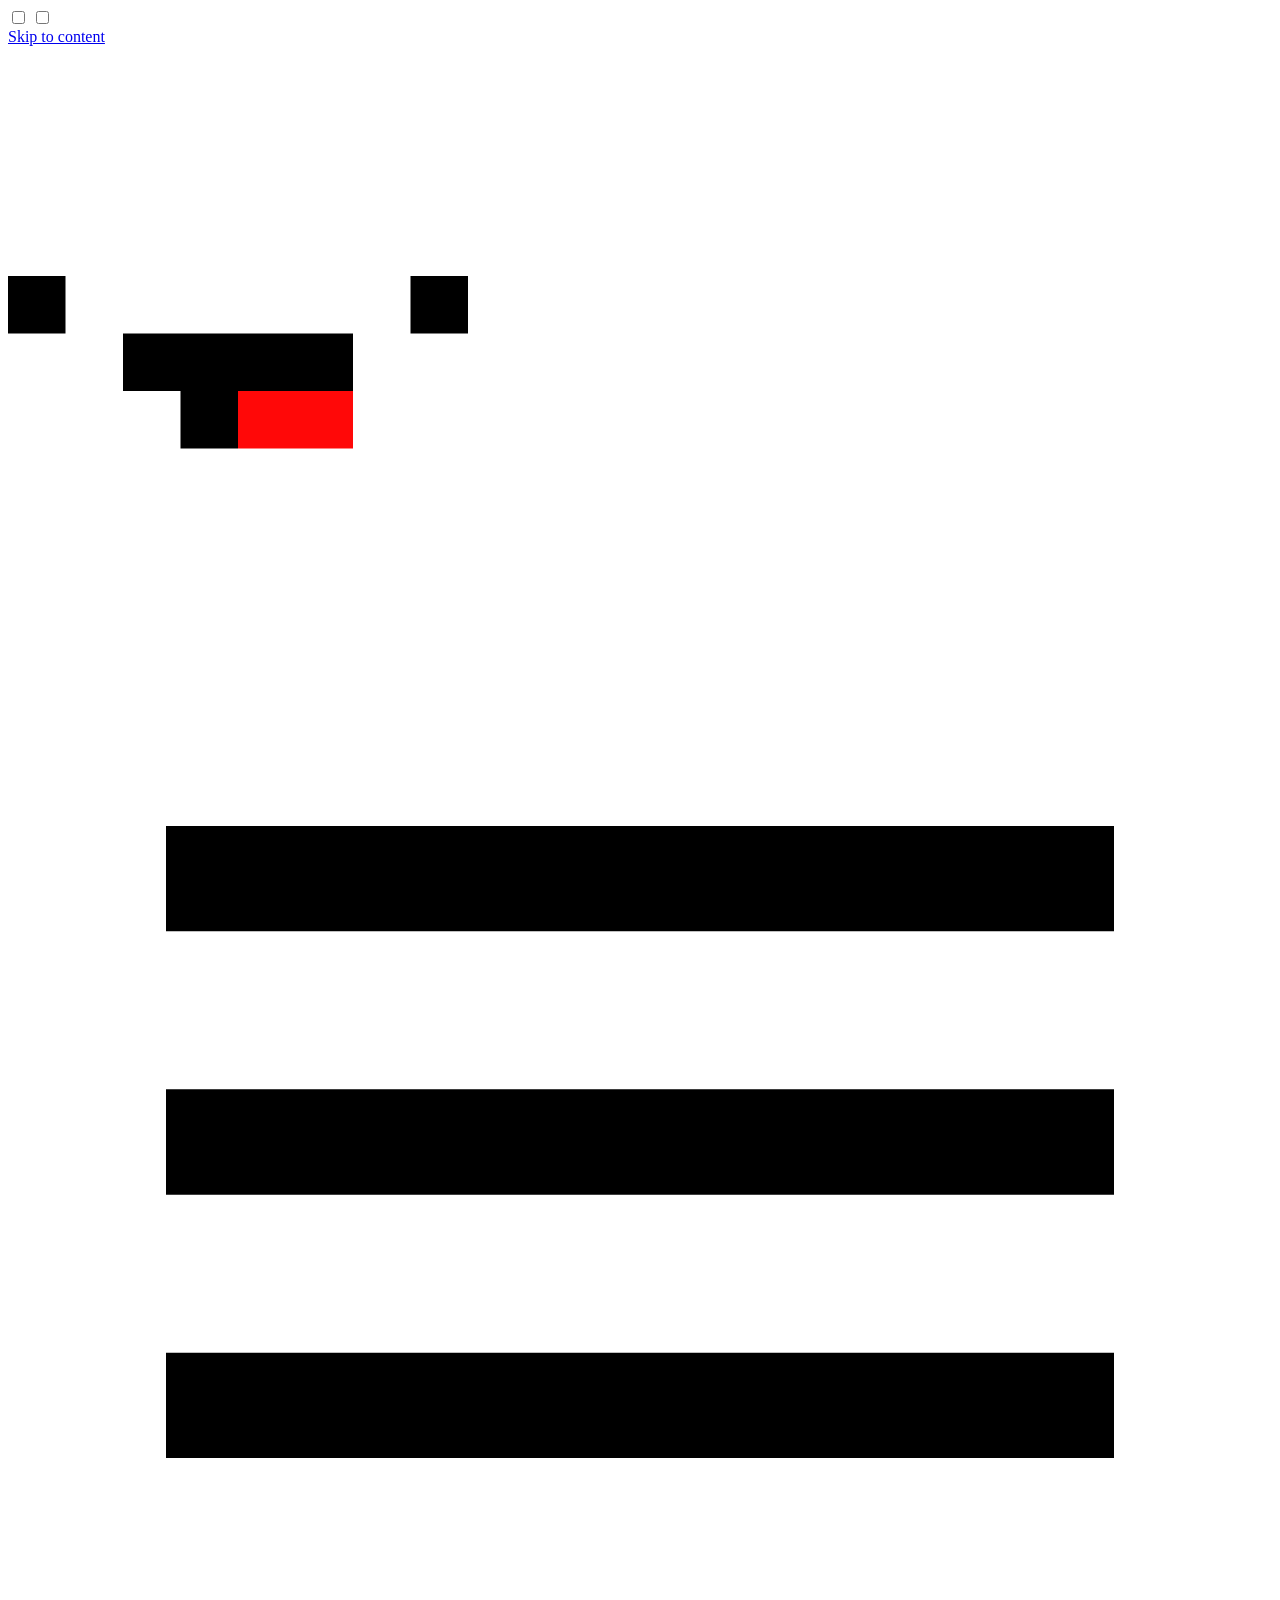
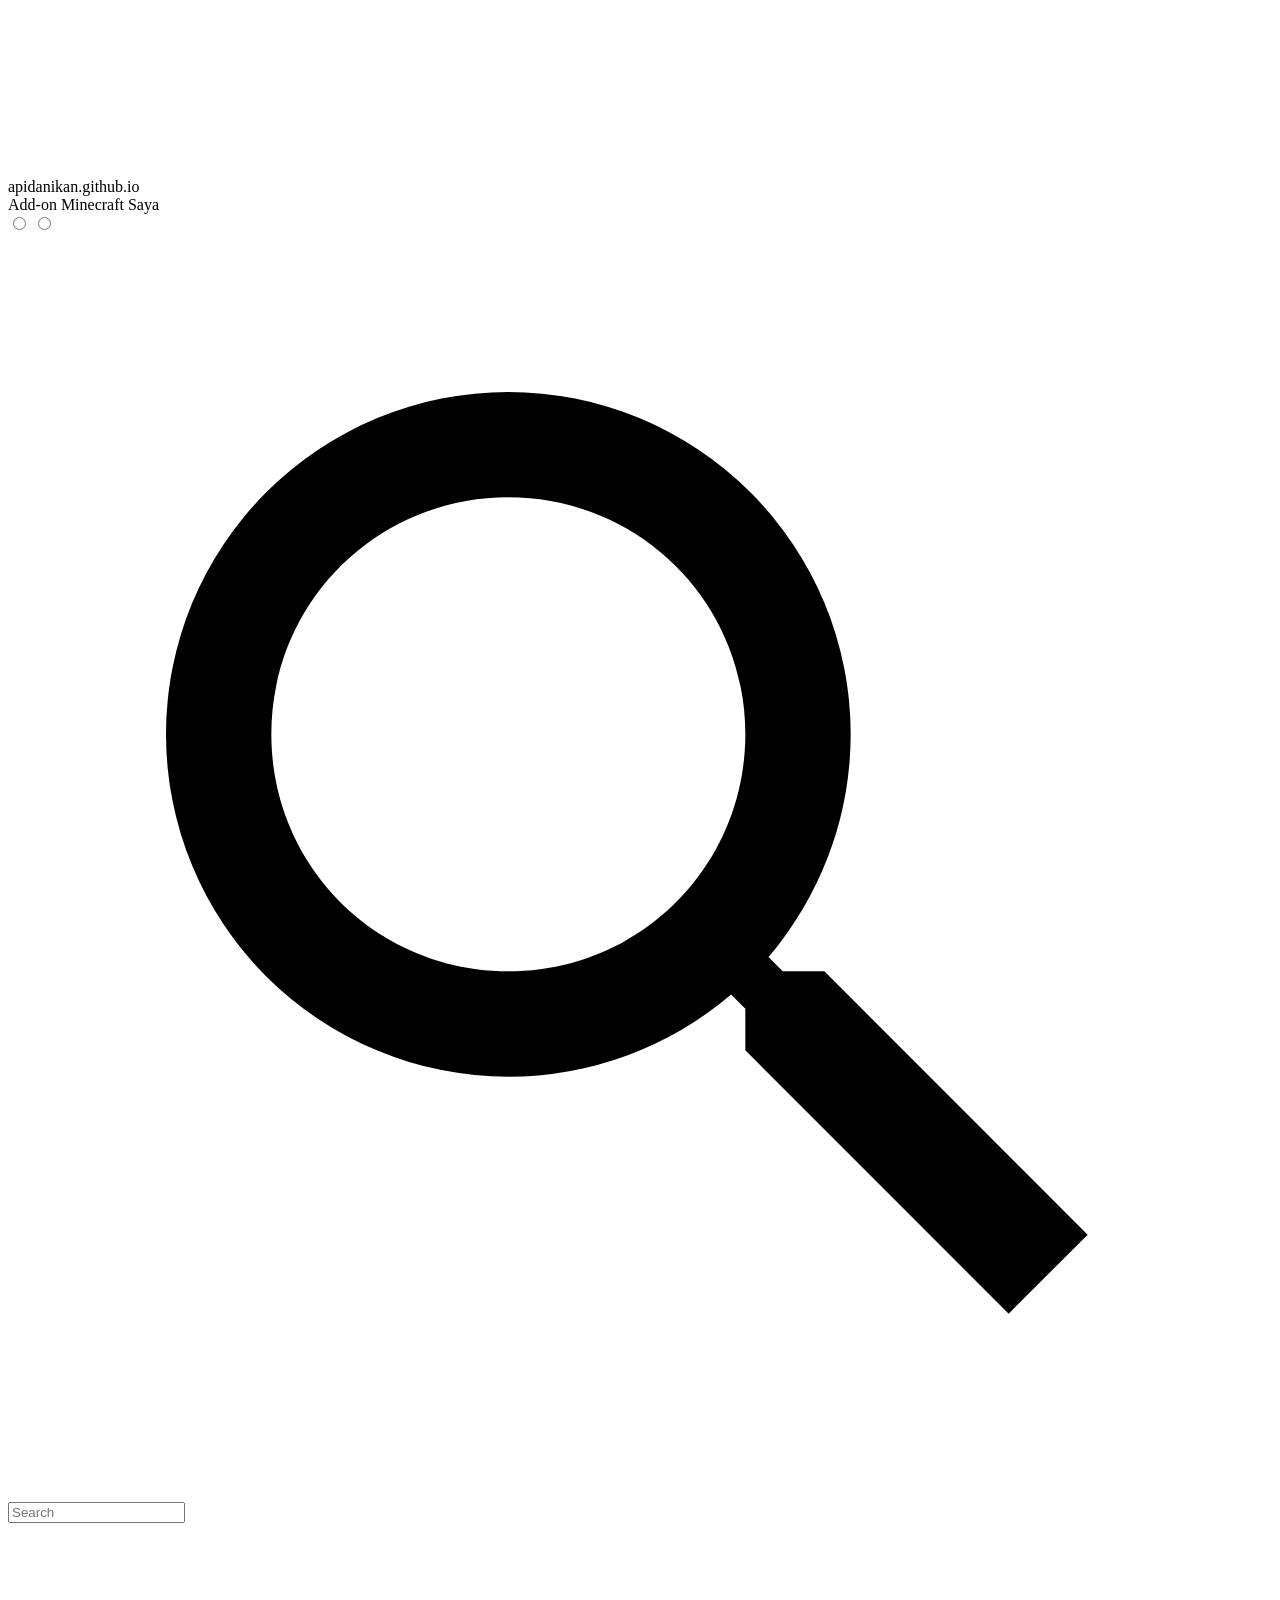
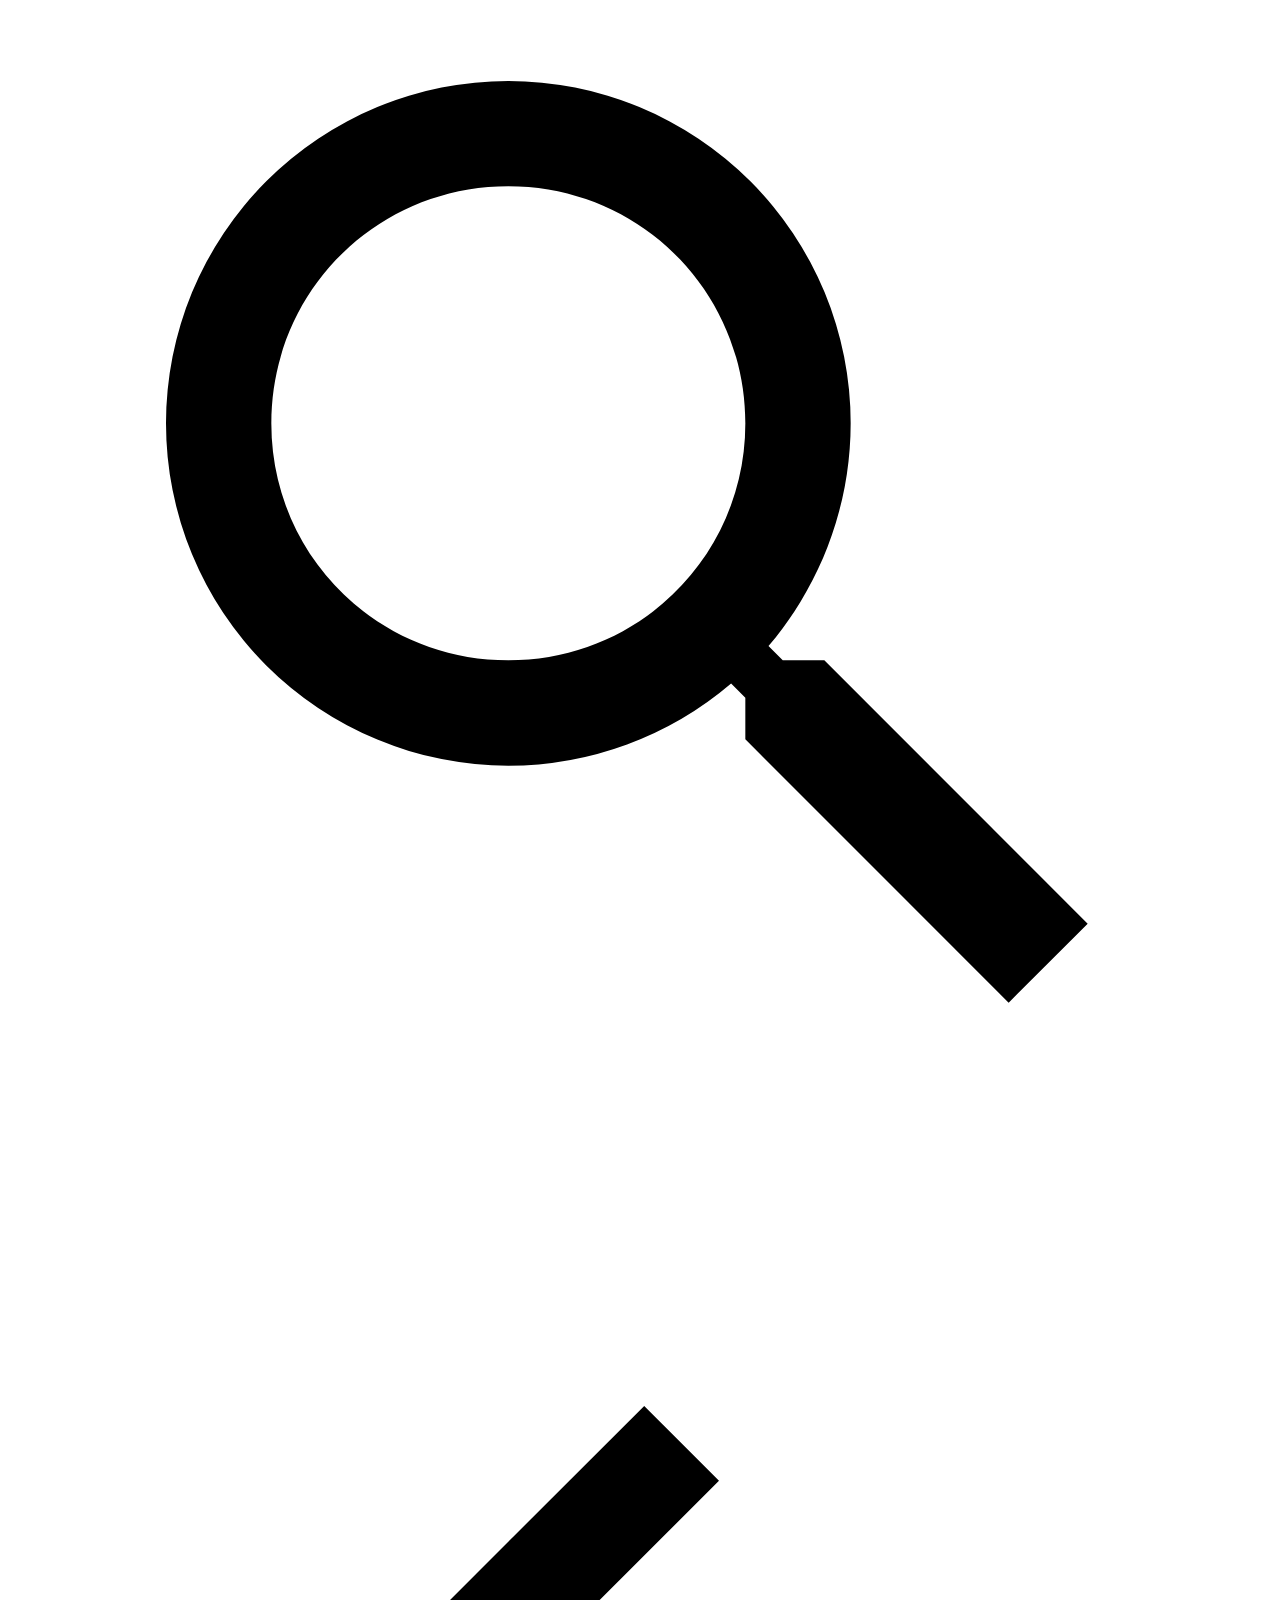
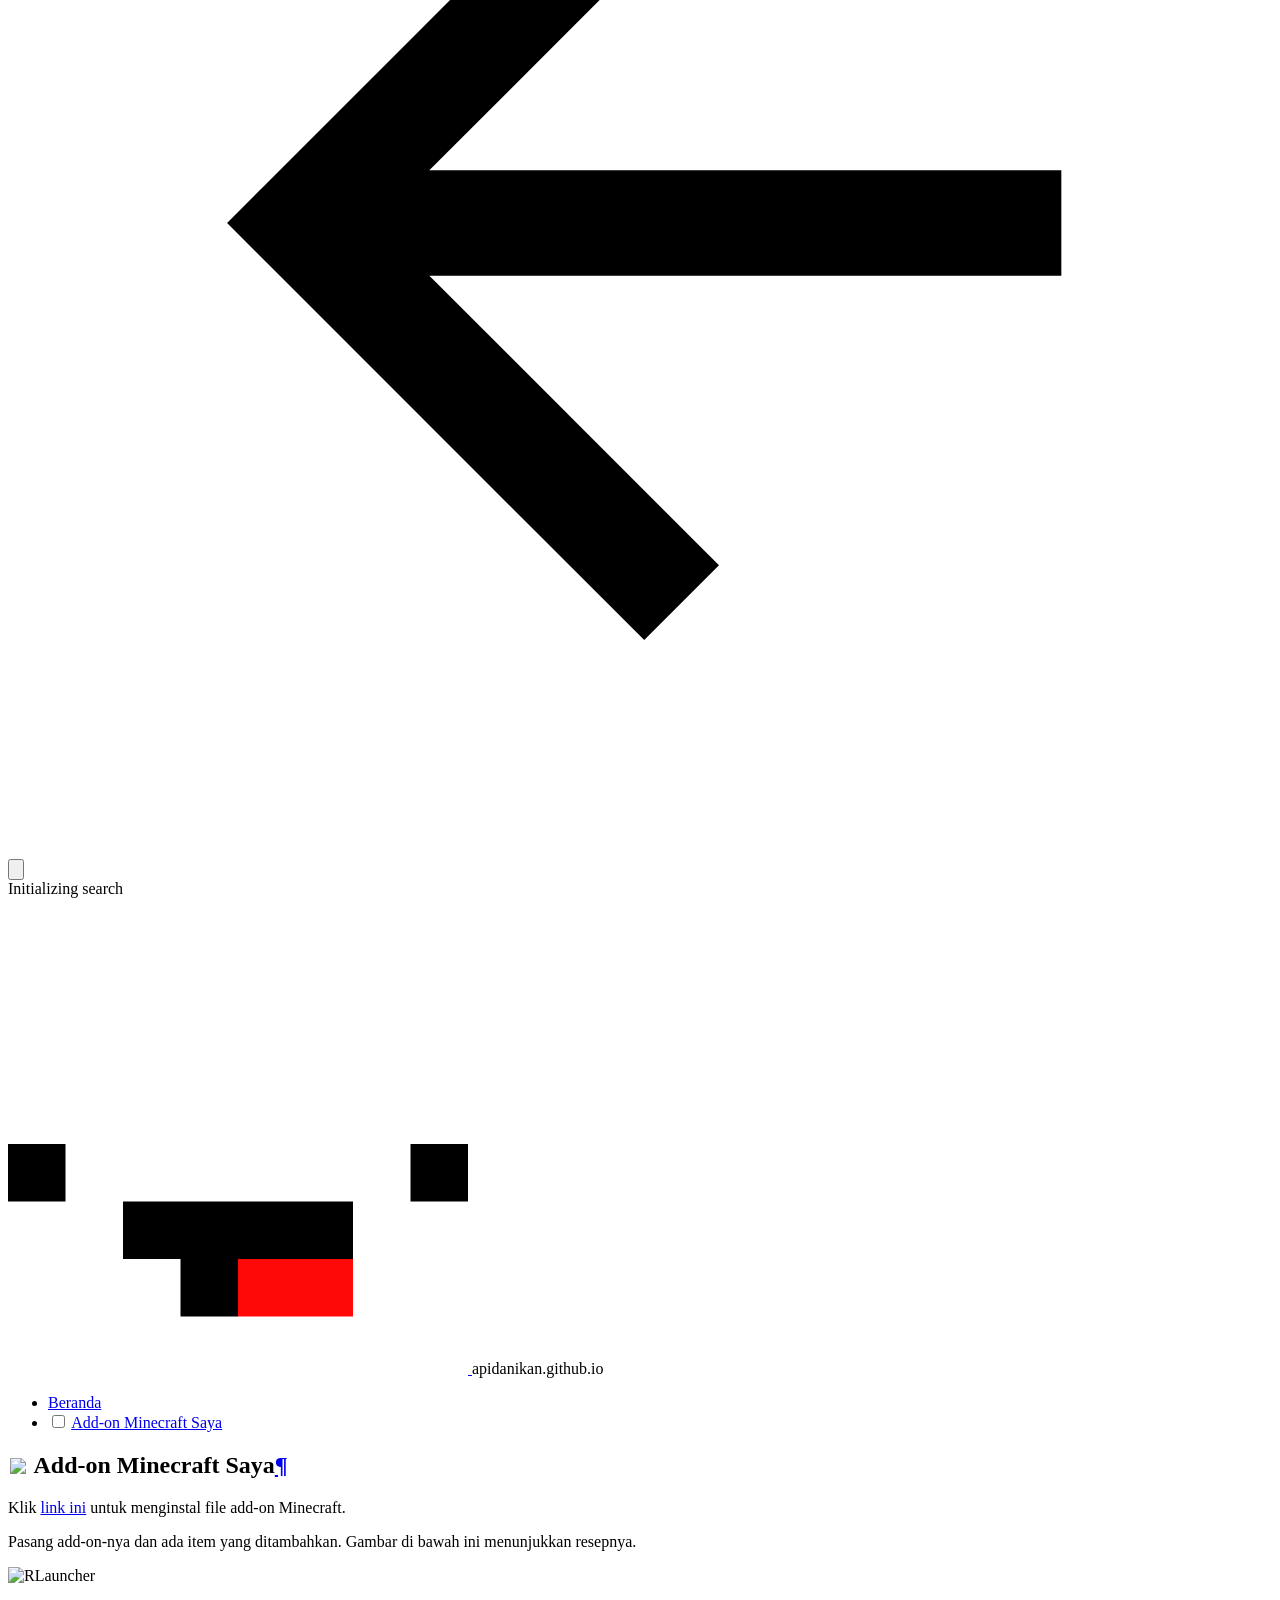
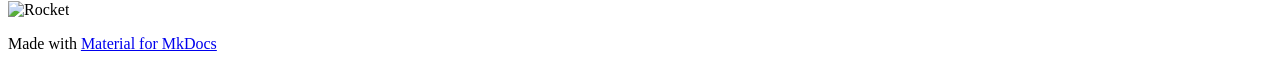
==== add-on/index.html @ 4e045475 "Deployed 02da03a with MkDocs version: 1.6.1" ====
<!doctype html>
<html lang="en" class="no-js">
  <head>
    
      <meta charset="utf-8">
      <meta name="viewport" content="width=device-width,initial-scale=1">
      
      
      
        <link rel="canonical" href="https://apidanikan.github.io/add-on/">
      
      
        <link rel="prev" href="..">
      
      
      
        
      
      
      <link rel="icon" href="../css/user.png">
      <meta name="generator" content="mkdocs-1.6.1, mkdocs-material-9.7.2">
    
    
      
        <title>Add-on Minecraft Saya - apidanikan.github.io</title>
      
    
    
      <link rel="stylesheet" href="../assets/stylesheets/main.484c7ddc.min.css">
      
        
        <link rel="stylesheet" href="../assets/stylesheets/palette.ab4e12ef.min.css">
      
      


    
    
      
    
    
      
        
        
        <link rel="preconnect" href="https://fonts.gstatic.com" crossorigin>
        <link rel="stylesheet" href="https://fonts.googleapis.com/css?family=Roboto:300,300i,400,400i,700,700i%7CRoboto+Mono:400,400i,700,700i&display=fallback">
        <style>:root{--md-text-font:"Roboto";--md-code-font:"Roboto Mono"}</style>
      
    
    
      <link rel="stylesheet" href="../css/style.css">
    
    <script>__md_scope=new URL("..",location),__md_hash=e=>[...e].reduce(((e,_)=>(e<<5)-e+_.charCodeAt(0)),0),__md_get=(e,_=localStorage,t=__md_scope)=>JSON.parse(_.getItem(t.pathname+"."+e)),__md_set=(e,_,t=localStorage,a=__md_scope)=>{try{t.setItem(a.pathname+"."+e,JSON.stringify(_))}catch(e){}}</script>
    
      

    
    
  </head>
  
  
    
    
      
    
    
    
    
    <body dir="ltr" data-md-color-scheme="slate" data-md-color-primary="black" data-md-color-accent="blue">
  
    
    <input class="md-toggle" data-md-toggle="drawer" type="checkbox" id="__drawer" autocomplete="off">
    <input class="md-toggle" data-md-toggle="search" type="checkbox" id="__search" autocomplete="off">
    <label class="md-overlay" for="__drawer"></label>
    <div data-md-component="skip">
      
        
        <a href="#add-on-minecraft-saya" class="md-skip">
          Skip to content
        </a>
      
    </div>
    <div data-md-component="announce">
      
    </div>
    
    
      

  

<header class="md-header md-header--shadow" data-md-component="header">
  <nav class="md-header__inner md-grid" aria-label="Header">
    <a href=".." title="apidanikan.github.io" class="md-header__button md-logo" aria-label="apidanikan.github.io" data-md-component="logo">
      
  <img src="../css/user.png" alt="logo">

    </a>
    <label class="md-header__button md-icon" for="__drawer">
      
      <svg xmlns="http://www.w3.org/2000/svg" viewBox="0 0 24 24"><path d="M3 6h18v2H3zm0 5h18v2H3zm0 5h18v2H3z"/></svg>
    </label>
    <div class="md-header__title" data-md-component="header-title">
      <div class="md-header__ellipsis">
        <div class="md-header__topic">
          <span class="md-ellipsis">
            apidanikan.github.io
          </span>
        </div>
        <div class="md-header__topic" data-md-component="header-topic">
          <span class="md-ellipsis">
            
              Add-on Minecraft Saya
            
          </span>
        </div>
      </div>
    </div>
    
      
        <form class="md-header__option" data-md-component="palette">
  
    
    
    
    <input class="md-option" data-md-color-media="" data-md-color-scheme="slate" data-md-color-primary="black" data-md-color-accent="blue"  aria-label="Ganti ke mode terang"  type="radio" name="__palette" id="__palette_0">
    
      <label class="md-header__button md-icon" title="Ganti ke mode terang" for="__palette_1" hidden>
        <svg xmlns="http://www.w3.org/2000/svg" viewBox="0 0 24 24"><path d="M12 18c-.89 0-1.74-.2-2.5-.55C11.56 16.5 13 14.42 13 12s-1.44-4.5-3.5-5.45C10.26 6.2 11.11 6 12 6a6 6 0 0 1 6 6 6 6 0 0 1-6 6m8-9.31V4h-4.69L12 .69 8.69 4H4v4.69L.69 12 4 15.31V20h4.69L12 23.31 15.31 20H20v-4.69L23.31 12z"/></svg>
      </label>
    
  
    
    
    
    <input class="md-option" data-md-color-media="" data-md-color-scheme="default" data-md-color-primary="white" data-md-color-accent="blue"  aria-label="Ganti ke mode gelap"  type="radio" name="__palette" id="__palette_1">
    
      <label class="md-header__button md-icon" title="Ganti ke mode gelap" for="__palette_0" hidden>
        <svg xmlns="http://www.w3.org/2000/svg" viewBox="0 0 24 24"><path d="M12 8a4 4 0 0 0-4 4 4 4 0 0 0 4 4 4 4 0 0 0 4-4 4 4 0 0 0-4-4m0 10a6 6 0 0 1-6-6 6 6 0 0 1 6-6 6 6 0 0 1 6 6 6 6 0 0 1-6 6m8-9.31V4h-4.69L12 .69 8.69 4H4v4.69L.69 12 4 15.31V20h4.69L12 23.31 15.31 20H20v-4.69L23.31 12z"/></svg>
      </label>
    
  
</form>
      
    
    
      <script>var palette=__md_get("__palette");if(palette&&palette.color){if("(prefers-color-scheme)"===palette.color.media){var media=matchMedia("(prefers-color-scheme: light)"),input=document.querySelector(media.matches?"[data-md-color-media='(prefers-color-scheme: light)']":"[data-md-color-media='(prefers-color-scheme: dark)']");palette.color.media=input.getAttribute("data-md-color-media"),palette.color.scheme=input.getAttribute("data-md-color-scheme"),palette.color.primary=input.getAttribute("data-md-color-primary"),palette.color.accent=input.getAttribute("data-md-color-accent")}for(var[key,value]of Object.entries(palette.color))document.body.setAttribute("data-md-color-"+key,value)}</script>
    
    
    
      
      
        <label class="md-header__button md-icon" for="__search">
          
          <svg xmlns="http://www.w3.org/2000/svg" viewBox="0 0 24 24"><path d="M9.5 3A6.5 6.5 0 0 1 16 9.5c0 1.61-.59 3.09-1.56 4.23l.27.27h.79l5 5-1.5 1.5-5-5v-.79l-.27-.27A6.52 6.52 0 0 1 9.5 16 6.5 6.5 0 0 1 3 9.5 6.5 6.5 0 0 1 9.5 3m0 2C7 5 5 7 5 9.5S7 14 9.5 14 14 12 14 9.5 12 5 9.5 5"/></svg>
        </label>
        <div class="md-search" data-md-component="search" role="dialog">
  <label class="md-search__overlay" for="__search"></label>
  <div class="md-search__inner" role="search">
    <form class="md-search__form" name="search">
      <input type="text" class="md-search__input" name="query" aria-label="Search" placeholder="Search" autocapitalize="off" autocorrect="off" autocomplete="off" spellcheck="false" data-md-component="search-query" required>
      <label class="md-search__icon md-icon" for="__search">
        
        <svg xmlns="http://www.w3.org/2000/svg" viewBox="0 0 24 24"><path d="M9.5 3A6.5 6.5 0 0 1 16 9.5c0 1.61-.59 3.09-1.56 4.23l.27.27h.79l5 5-1.5 1.5-5-5v-.79l-.27-.27A6.52 6.52 0 0 1 9.5 16 6.5 6.5 0 0 1 3 9.5 6.5 6.5 0 0 1 9.5 3m0 2C7 5 5 7 5 9.5S7 14 9.5 14 14 12 14 9.5 12 5 9.5 5"/></svg>
        
        <svg xmlns="http://www.w3.org/2000/svg" viewBox="0 0 24 24"><path d="M20 11v2H8l5.5 5.5-1.42 1.42L4.16 12l7.92-7.92L13.5 5.5 8 11z"/></svg>
      </label>
      <nav class="md-search__options" aria-label="Search">
        
        <button type="reset" class="md-search__icon md-icon" title="Clear" aria-label="Clear" tabindex="-1">
          
          <svg xmlns="http://www.w3.org/2000/svg" viewBox="0 0 24 24"><path d="M19 6.41 17.59 5 12 10.59 6.41 5 5 6.41 10.59 12 5 17.59 6.41 19 12 13.41 17.59 19 19 17.59 13.41 12z"/></svg>
        </button>
      </nav>
      
        <div class="md-search__suggest" data-md-component="search-suggest"></div>
      
    </form>
    <div class="md-search__output">
      <div class="md-search__scrollwrap" tabindex="0" data-md-scrollfix>
        <div class="md-search-result" data-md-component="search-result">
          <div class="md-search-result__meta">
            Initializing search
          </div>
          <ol class="md-search-result__list" role="presentation"></ol>
        </div>
      </div>
    </div>
  </div>
</div>
      
    
    
  </nav>
  
</header>
    
    <div class="md-container" data-md-component="container">
      
      
        
          
        
      
      <main class="md-main" data-md-component="main">
        <div class="md-main__inner md-grid">
          
            
              
              <div class="md-sidebar md-sidebar--primary" data-md-component="sidebar" data-md-type="navigation" >
                <div class="md-sidebar__scrollwrap">
                  <div class="md-sidebar__inner">
                    



<nav class="md-nav md-nav--primary" aria-label="Navigation" data-md-level="0">
  <label class="md-nav__title" for="__drawer">
    <a href=".." title="apidanikan.github.io" class="md-nav__button md-logo" aria-label="apidanikan.github.io" data-md-component="logo">
      
  <img src="../css/user.png" alt="logo">

    </a>
    apidanikan.github.io
  </label>
  
  <ul class="md-nav__list" data-md-scrollfix>
    
      
      
  
  
  
  
    <li class="md-nav__item">
      <a href=".." class="md-nav__link">
        
  
  
  <span class="md-ellipsis">
    
  
    Beranda
  

    
  </span>
  
  

      </a>
    </li>
  

    
      
      
  
  
    
  
  
  
    <li class="md-nav__item md-nav__item--active">
      
      <input class="md-nav__toggle md-toggle" type="checkbox" id="__toc">
      
      
        
      
      
      <a href="./" class="md-nav__link md-nav__link--active">
        
  
  
  <span class="md-ellipsis">
    
  
    Add-on Minecraft Saya
  

    
  </span>
  
  

      </a>
      
    </li>
  

    
  </ul>
</nav>
                  </div>
                </div>
              </div>
            
            
              
              <div class="md-sidebar md-sidebar--secondary" data-md-component="sidebar" data-md-type="toc" >
                <div class="md-sidebar__scrollwrap">
                  <div class="md-sidebar__inner">
                    

<nav class="md-nav md-nav--secondary" aria-label="Table of contents">
  
  
  
    
  
  
</nav>
                  </div>
                </div>
              </div>
            
          
          
            <div class="md-content" data-md-component="content">
              
              <article class="md-content__inner md-typeset">
                
                  



<h1 id="add-on-minecraft-saya"><img class="emoji" src="https://minecraft.wiki/images/Diamond_Pickaxe_JE3_BE3.png?7409d"> Add-on Minecraft Saya<a class="headerlink" href="#add-on-minecraft-saya" title="Permanent link">&para;</a></h1>
<p>Klik <a href="https://drive.usercontent.google.com/u/0/uc?id=1kH1SY_EkZnxGgzHYDnjhS0BxGZ8DIJsB&amp;export=download">link ini</a> untuk menginstal file add-on Minecraft.</p>
<p>Pasang add-on-nya dan ada item yang ditambahkan.
Gambar di bawah ini menunjukkan resepnya.</p>
<p><img alt="RLauncher" src="https://apidanikan.github.io/akumweb/img/crafting-rlauncher.png" /></p>
<p><img alt="Rocket" src="https://apidanikan.github.io/akumweb/img/crafting-rocket.png" /></p>












                
              </article>
            </div>
          
          
<script>var target=document.getElementById(location.hash.slice(1));target&&target.name&&(target.checked=target.name.startsWith("__tabbed_"))</script>
        </div>
        
      </main>
      
        <footer class="md-footer">
  
  <div class="md-footer-meta md-typeset">
    <div class="md-footer-meta__inner md-grid">
      <div class="md-copyright">
  
  
    Made with
    <a href="https://squidfunk.github.io/mkdocs-material/" target="_blank" rel="noopener">
      Material for MkDocs
    </a>
  
</div>
      
    </div>
  </div>
</footer>
      
    </div>
    <div class="md-dialog" data-md-component="dialog">
      <div class="md-dialog__inner md-typeset"></div>
    </div>
    
    
    
      
      
      <script id="__config" type="application/json">{"annotate": null, "base": "..", "features": ["navigation.instant", "navigation.indexes", "search.suggest"], "search": "../assets/javascripts/workers/search.2c215733.min.js", "tags": null, "translations": {"clipboard.copied": "Copied to clipboard", "clipboard.copy": "Copy to clipboard", "search.result.more.one": "1 more on this page", "search.result.more.other": "# more on this page", "search.result.none": "No matching documents", "search.result.one": "1 matching document", "search.result.other": "# matching documents", "search.result.placeholder": "Type to start searching", "search.result.term.missing": "Missing", "select.version": "Select version"}, "version": null}</script>
    
    
      <script src="../assets/javascripts/bundle.79ae519e.min.js"></script>
      
    
  </body>
</html>
---- assets/stylesheets/main.484c7ddc.min.css ----
@charset "UTF-8";html{-webkit-text-size-adjust:none;-moz-text-size-adjust:none;text-size-adjust:none;box-sizing:border-box}*,:after,:before{box-sizing:inherit}@media (prefers-reduced-motion){*,:after,:before{transition:none!important}}body{margin:0}a,button,input,label{-webkit-tap-highlight-color:transparent}a{color:inherit;text-decoration:none}hr{border:0;box-sizing:initial;display:block;height:.05rem;overflow:visible;padding:0}small{font-size:80%}sub,sup{line-height:1em}img{border-style:none}table{border-collapse:initial;border-spacing:0}td,th{font-weight:400;vertical-align:top}button{background:#0000;border:0;font-family:inherit;font-size:inherit;margin:0;padding:0}input{border:0;outline:none}:root{--md-primary-fg-color:#4051b5;--md-primary-fg-color--light:#5d6cc0;--md-primary-fg-color--dark:#303fa1;--md-primary-bg-color:#fff;--md-primary-bg-color--light:#ffffffb3;--md-accent-fg-color:#526cfe;--md-accent-fg-color--transparent:#526cfe1a;--md-accent-bg-color:#fff;--md-accent-bg-color--light:#ffffffb3}[data-md-color-scheme=default]{color-scheme:light}[data-md-color-scheme=default] img[src$="#gh-dark-mode-only"],[data-md-color-scheme=default] img[src$="#only-dark"]{display:none}:root,[data-md-color-scheme=default]{--md-hue:225deg;--md-default-fg-color:#000000de;--md-default-fg-color--light:#0000008a;--md-default-fg-color--lighter:#00000052;--md-default-fg-color--lightest:#00000012;--md-default-bg-color:#fff;--md-default-bg-color--light:#ffffffb3;--md-default-bg-color--lighter:#ffffff4d;--md-default-bg-color--lightest:#ffffff1f;--md-code-fg-color:#36464e;--md-code-bg-color:#f5f5f5;--md-code-bg-color--light:#f5f5f5b3;--md-code-bg-color--lighter:#f5f5f54d;--md-code-hl-color:#4287ff;--md-code-hl-color--light:#4287ff1a;--md-code-hl-number-color:#d52a2a;--md-code-hl-special-color:#db1457;--md-code-hl-function-color:#a846b9;--md-code-hl-constant-color:#6e59d9;--md-code-hl-keyword-color:#3f6ec6;--md-code-hl-string-color:#1c7d4d;--md-code-hl-name-color:var(--md-code-fg-color);--md-code-hl-operator-color:var(--md-default-fg-color--light);--md-code-hl-punctuation-color:var(--md-default-fg-color--light);--md-code-hl-comment-color:var(--md-default-fg-color--light);--md-code-hl-generic-color:var(--md-default-fg-color--light);--md-code-hl-variable-color:var(--md-default-fg-color--light);--md-typeset-color:var(--md-default-fg-color);--md-typeset-a-color:var(--md-primary-fg-color);--md-typeset-del-color:#f5503d26;--md-typeset-ins-color:#0bd57026;--md-typeset-kbd-color:#fafafa;--md-typeset-kbd-accent-color:#fff;--md-typeset-kbd-border-color:#b8b8b8;--md-typeset-mark-color:#ffff0080;--md-typeset-table-color:#0000001f;--md-typeset-table-color--light:rgba(0,0,0,.035);--md-admonition-fg-color:var(--md-default-fg-color);--md-admonition-bg-color:var(--md-default-bg-color);--md-warning-fg-color:#000000de;--md-warning-bg-color:#ff9;--md-footer-fg-color:#fff;--md-footer-fg-color--light:#ffffffb3;--md-footer-fg-color--lighter:#ffffff73;--md-footer-bg-color:#000000de;--md-footer-bg-color--dark:#00000052;--md-shadow-z1:0 0.2rem 0.5rem #0000000d,0 0 0.05rem #0000001a;--md-shadow-z2:0 0.2rem 0.5rem #0000001a,0 0 0.05rem #00000040;--md-shadow-z3:0 0.2rem 0.5rem #0003,0 0 0.05rem #00000059}.md-icon svg{fill:currentcolor;display:block;height:1.2rem;width:1.2rem}body{-webkit-font-smoothing:antialiased;-moz-osx-font-smoothing:grayscale;--md-text-font-family:var(--md-text-font,_),-apple-system,BlinkMacSystemFont,Helvetica,Arial,sans-serif;--md-code-font-family:var(--md-code-font,_),SFMono-Regular,Consolas,Menlo,monospace}aside,body,input{font-feature-settings:"kern","liga";color:var(--md-typeset-color);font-family:var(--md-text-font-family)}code,kbd,pre{font-feature-settings:"kern";font-family:var(--md-code-font-family)}:root{--md-typeset-table-sort-icon:url('data:image/svg+xml;charset=utf-8,<svg xmlns="http://www.w3.org/2000/svg" viewBox="0 0 24 24"><path d="m18 21-4-4h3V7h-3l4-4 4 4h-3v10h3M2 19v-2h10v2M2 13v-2h7v2M2 7V5h4v2z"/></svg>');--md-typeset-table-sort-icon--asc:url('data:image/svg+xml;charset=utf-8,<svg xmlns="http://www.w3.org/2000/svg" viewBox="0 0 24 24"><path d="M19 17h3l-4 4-4-4h3V3h2M2 17h10v2H2M6 5v2H2V5m0 6h7v2H2z"/></svg>');--md-typeset-table-sort-icon--desc:url('data:image/svg+xml;charset=utf-8,<svg xmlns="http://www.w3.org/2000/svg" viewBox="0 0 24 24"><path d="M19 7h3l-4-4-4 4h3v14h2M2 17h10v2H2M6 5v2H2V5m0 6h7v2H2z"/></svg>')}.md-typeset{-webkit-print-color-adjust:exact;color-adjust:exact;font-size:.8rem;line-height:1.6;overflow-wrap:break-word}@media print{.md-typeset{font-size:.68rem}}.md-typeset blockquote,.md-typeset dl,.md-typeset figure,.md-typeset ol,.md-typeset pre,.md-typeset ul{margin-bottom:1em;margin-top:1em}.md-typeset h1{color:var(--md-default-fg-color--light);font-size:2em;line-height:1.3;margin:0 0 1.25em}.md-typeset h1,.md-typeset h2{font-weight:300;letter-spacing:-.01em}.md-typeset h2{font-size:1.5625em;line-height:1.4;margin:1.6em 0 .64em}.md-typeset h3{font-size:1.25em;font-weight:400;letter-spacing:-.01em;line-height:1.5;margin:1.6em 0 .8em}.md-typeset h2+h3{margin-top:.8em}.md-typeset h4{font-weight:700;letter-spacing:-.01em;margin:1em 0}.md-typeset h5,.md-typeset h6{color:var(--md-default-fg-color--light);font-size:.8em;font-weight:700;letter-spacing:-.01em;margin:1.25em 0}.md-typeset h5{text-transform:uppercase}.md-typeset h5 code{text-transform:none}.md-typeset hr{border-bottom:.05rem solid var(--md-default-fg-color--lightest);display:flow-root;margin:1.5em 0}.md-typeset a{color:var(--md-typeset-a-color);word-break:break-word}.md-typeset a,.md-typeset a:before{transition:color 125ms}.md-typeset a:focus,.md-typeset a:hover{color:var(--md-accent-fg-color)}.md-typeset a:focus code,.md-typeset a:hover code{background-color:var(--md-accent-fg-color--transparent);color:var(--md-accent-fg-color)}.md-typeset a code{color:var(--md-typeset-a-color)}.md-typeset a.focus-visible{outline-color:var(--md-accent-fg-color);outline-offset:.2rem}.md-typeset code,.md-typeset kbd,.md-typeset pre{color:var(--md-code-fg-color);direction:ltr;font-variant-ligatures:none;transition:background-color 125ms}@media print{.md-typeset code,.md-typeset kbd,.md-typeset pre{white-space:pre-wrap}}.md-typeset code{background-color:var(--md-code-bg-color);border-radius:.1rem;-webkit-box-decoration-break:clone;box-decoration-break:clone;font-size:.85em;padding:0 .2941176471em;transition:color 125ms,background-color 125ms;word-break:break-word}.md-typeset code:not(.focus-visible){-webkit-tap-highlight-color:transparent;outline:none}.md-typeset pre{display:flow-root;line-height:1.4;position:relative}.md-typeset pre>code{-webkit-box-decoration-break:slice;box-decoration-break:slice;box-shadow:none;display:block;margin:0;outline-color:var(--md-accent-fg-color);overflow:auto;padding:.7720588235em 1.1764705882em;scrollbar-color:var(--md-default-fg-color--lighter) #0000;scrollbar-width:thin;touch-action:auto;word-break:normal}.md-typeset pre>code:hover{scrollbar-color:var(--md-accent-fg-color) #0000}.md-typeset pre>code::-webkit-scrollbar{height:.2rem;width:.2rem}.md-typeset pre>code::-webkit-scrollbar-thumb{background-color:var(--md-default-fg-color--lighter)}.md-typeset pre>code::-webkit-scrollbar-thumb:hover{background-color:var(--md-accent-fg-color)}.md-typeset kbd{background-color:var(--md-typeset-kbd-color);border-radius:.1rem;box-shadow:0 .1rem 0 .05rem var(--md-typeset-kbd-border-color),0 .1rem 0 var(--md-typeset-kbd-border-color),0 -.1rem .2rem var(--md-typeset-kbd-accent-color) inset;color:var(--md-default-fg-color);display:inline-block;font-size:.75em;padding:0 .6666666667em;vertical-align:text-top;word-break:break-word}.md-typeset mark{background-color:var(--md-typeset-mark-color);-webkit-box-decoration-break:clone;box-decoration-break:clone;color:inherit;word-break:break-word}.md-typeset abbr{cursor:help;text-decoration:none}.md-typeset [data-preview],.md-typeset abbr{border-bottom:.05rem dotted var(--md-default-fg-color--light)}.md-typeset small{opacity:.75}[dir=ltr] .md-typeset sub,[dir=ltr] .md-typeset sup{margin-left:.078125em}[dir=rtl] .md-typeset sub,[dir=rtl] .md-typeset sup{margin-right:.078125em}[dir=ltr] .md-typeset blockquote{padding-left:.6rem}[dir=rtl] .md-typeset blockquote{padding-right:.6rem}[dir=ltr] .md-typeset blockquote{border-left:.2rem solid var(--md-default-fg-color--lighter)}[dir=rtl] .md-typeset blockquote{border-right:.2rem solid var(--md-default-fg-color--lighter)}.md-typeset blockquote{color:var(--md-default-fg-color--light);margin-left:0;margin-right:0}.md-typeset ul{list-style-type:disc}.md-typeset ul[type]{list-style-type:revert-layer}[dir=ltr] .md-typeset ol,[dir=ltr] .md-typeset ul{margin-left:.625em}[dir=rtl] .md-typeset ol,[dir=rtl] .md-typeset ul{margin-right:.625em}.md-typeset ol,.md-typeset ul{padding:0}.md-typeset ol:not([hidden]),.md-typeset ul:not([hidden]){display:flow-root}.md-typeset ol ol,.md-typeset ul ol{list-style-type:lower-alpha}.md-typeset ol ol ol,.md-typeset ul ol ol{list-style-type:lower-roman}.md-typeset ol ol ol ol,.md-typeset ul ol ol ol{list-style-type:upper-alpha}.md-typeset ol ol ol ol ol,.md-typeset ul ol ol ol ol{list-style-type:upper-roman}.md-typeset ol[type],.md-typeset ul[type]{list-style-type:revert-layer}[dir=ltr] .md-typeset ol li,[dir=ltr] .md-typeset ul li{margin-left:1.25em}[dir=rtl] .md-typeset ol li,[dir=rtl] .md-typeset ul li{margin-right:1.25em}.md-typeset ol li,.md-typeset ul li{margin-bottom:.5em}.md-typeset ol li blockquote,.md-typeset ol li p,.md-typeset ul li blockquote,.md-typeset ul li p{margin:.5em 0}.md-typeset ol li:last-child,.md-typeset ul li:last-child{margin-bottom:0}[dir=ltr] .md-typeset ol li ol,[dir=ltr] .md-typeset ol li ul,[dir=ltr] .md-typeset ul li ol,[dir=ltr] .md-typeset ul li ul{margin-left:.625em}[dir=rtl] .md-typeset ol li ol,[dir=rtl] .md-typeset ol li ul,[dir=rtl] .md-typeset ul li ol,[dir=rtl] .md-typeset ul li ul{margin-right:.625em}.md-typeset ol li ol,.md-typeset ol li ul,.md-typeset ul li ol,.md-typeset ul li ul{margin-bottom:.5em;margin-top:.5em}[dir=ltr] .md-typeset dd{margin-left:1.875em}[dir=rtl] .md-typeset dd{margin-right:1.875em}.md-typeset dd{margin-bottom:1.5em;margin-top:1em}.md-typeset img,.md-typeset svg,.md-typeset video{height:auto;max-width:100%}.md-typeset img[align=left]{margin:1em 1em 1em 0}.md-typeset img[align=right]{margin:1em 0 1em 1em}.md-typeset img[align]:only-child{margin-top:0}.md-typeset figure{display:flow-root;margin:1em auto;max-width:100%;text-align:center;width:fit-content}.md-typeset figure img{display:block;margin:0 auto}.md-typeset figcaption{font-style:italic;margin:1em auto;max-width:24rem}.md-typeset iframe{max-width:100%}.md-typeset table:not([class]){background-color:var(--md-default-bg-color);border:.05rem solid var(--md-typeset-table-color);border-radius:.1rem;display:inline-block;font-size:.64rem;max-width:100%;overflow:auto;touch-action:auto}@media print{.md-typeset table:not([class]){display:table}}.md-typeset table:not([class])+*{margin-top:1.5em}.md-typeset table:not([class]) td>:first-child,.md-typeset table:not([class]) th>:first-child{margin-top:0}.md-typeset table:not([class]) td>:last-child,.md-typeset table:not([class]) th>:last-child{margin-bottom:0}.md-typeset table:not([class]) td:not([align]),.md-typeset table:not([class]) th:not([align]){text-align:left}[dir=rtl] .md-typeset table:not([class]) td:not([align]),[dir=rtl] .md-typeset table:not([class]) th:not([align]){text-align:right}.md-typeset table:not([class]) th{font-weight:700;min-width:5rem;padding:.9375em 1.25em;vertical-align:top}.md-typeset table:not([class]) td{border-top:.05rem solid var(--md-typeset-table-color);padding:.9375em 1.25em;vertical-align:top}.md-typeset table:not([class]) tbody tr{transition:background-color 125ms}.md-typeset table:not([class]) tbody tr:hover{background-color:var(--md-typeset-table-color--light);box-shadow:0 .05rem 0 var(--md-default-bg-color) inset}.md-typeset table:not([class]) a{word-break:normal}.md-typeset table th[role=columnheader]{cursor:pointer}[dir=ltr] .md-typeset table th[role=columnheader]:after{margin-left:.5em}[dir=rtl] .md-typeset table th[role=columnheader]:after{margin-right:.5em}.md-typeset table th[role=columnheader]:after{content:"";display:inline-block;height:1.2em;-webkit-mask-image:var(--md-typeset-table-sort-icon);mask-image:var(--md-typeset-table-sort-icon);-webkit-mask-repeat:no-repeat;mask-repeat:no-repeat;-webkit-mask-size:contain;mask-size:contain;transition:background-color 125ms;vertical-align:text-bottom;width:1.2em}.md-typeset table th[role=columnheader]:hover:after{background-color:var(--md-default-fg-color--lighter)}.md-typeset table th[role=columnheader][aria-sort=ascending]:after{background-color:var(--md-default-fg-color--light);-webkit-mask-image:var(--md-typeset-table-sort-icon--asc);mask-image:var(--md-typeset-table-sort-icon--asc)}.md-typeset table th[role=columnheader][aria-sort=descending]:after{background-color:var(--md-default-fg-color--light);-webkit-mask-image:var(--md-typeset-table-sort-icon--desc);mask-image:var(--md-typeset-table-sort-icon--desc)}.md-typeset__scrollwrap{margin:1em -.8rem;overflow-x:auto;touch-action:auto}.md-typeset__table{display:inline-block;margin-bottom:.5em;padding:0 .8rem}@media print{.md-typeset__table{display:block}}html .md-typeset__table table{display:table;margin:0;overflow:hidden;width:100%}@media screen and (max-width:44.984375em){.md-content__inner>pre{margin:1em -.8rem}.md-content__inner>pre code{border-radius:0}}.md-typeset .md-author{border-radius:100%;display:block;flex-shrink:0;height:1.6rem;overflow:hidden;position:relative;transition:color 125ms,transform 125ms;width:1.6rem}.md-typeset .md-author img{display:block}.md-typeset .md-author--more{background:var(--md-default-fg-color--lightest);color:var(--md-default-fg-color--lighter);font-size:.6rem;font-weight:700;line-height:1.6rem;text-align:center}.md-typeset .md-author--long{height:2.4rem;width:2.4rem}.md-typeset a.md-author{transform:scale(1)}.md-typeset a.md-author img{border-radius:100%;filter:grayscale(100%) opacity(75%);transition:filter 125ms}.md-typeset a.md-author:focus,.md-typeset a.md-author:hover{transform:scale(1.1);z-index:1}.md-typeset a.md-author:focus img,.md-typeset a.md-author:hover img{filter:grayscale(0)}.md-banner{background-color:var(--md-footer-bg-color);color:var(--md-footer-fg-color);overflow:auto}@media print{.md-banner{display:none}}.md-banner--warning{background-color:var(--md-warning-bg-color);color:var(--md-warning-fg-color)}.md-banner__inner{font-size:.7rem;margin:.6rem auto;padding:0 .8rem}[dir=ltr] .md-banner__button{float:right}[dir=rtl] .md-banner__button{float:left}.md-banner__button{color:inherit;cursor:pointer;transition:opacity .25s}.no-js .md-banner__button{display:none}.md-banner__button:hover{opacity:.7}html{font-size:125%;height:100%;overflow-x:hidden}@media screen and (min-width:100em){html{font-size:137.5%}}@media screen and (min-width:125em){html{font-size:150%}}body{background-color:var(--md-default-bg-color);display:flex;flex-direction:column;font-size:.5rem;min-height:100%;position:relative;width:100%}@media print{body{display:block}}@media screen and (max-width:59.984375em){body[data-md-scrolllock]{position:fixed}}.md-grid{margin-left:auto;margin-right:auto;max-width:61rem}.md-container{display:flex;flex-direction:column;flex-grow:1}@media print{.md-container{display:block}}.md-main{flex-grow:1}.md-main__inner{display:flex;height:100%;margin-top:1.5rem}.md-ellipsis{overflow:hidden;text-overflow:ellipsis}.md-toggle{display:none}.md-option{height:0;opacity:0;position:absolute;width:0}.md-option:checked+label:not([hidden]){display:block}.md-option.focus-visible+label{outline-color:var(--md-accent-fg-color);outline-style:auto}.md-skip{background-color:var(--md-default-fg-color);border-radius:.1rem;color:var(--md-default-bg-color);font-size:.64rem;margin:.5rem;opacity:0;outline-color:var(--md-accent-fg-color);padding:.3rem .5rem;position:fixed;transform:translateY(.4rem);z-index:-1}.md-skip:focus{opacity:1;transform:translateY(0);transition:transform .25s cubic-bezier(.4,0,.2,1),opacity 175ms 75ms;z-index:10}@page{margin:25mm}:root{--md-clipboard-icon:url('data:image/svg+xml;charset=utf-8,<svg xmlns="http://www.w3.org/2000/svg" viewBox="0 0 24 24"><path d="M19 21H8V7h11m0-2H8a2 2 0 0 0-2 2v14a2 2 0 0 0 2 2h11a2 2 0 0 0 2-2V7a2 2 0 0 0-2-2m-3-4H4a2 2 0 0 0-2 2v14h2V3h12z"/></svg>')}.md-clipboard{border-radius:.1rem;color:var(--md-default-fg-color--lightest);cursor:pointer;height:1.5em;outline-color:var(--md-accent-fg-color);outline-offset:.1rem;transition:color .25s;width:1.5em;z-index:1}@media print{.md-clipboard{display:none}}.md-clipboard:not(.focus-visible){-webkit-tap-highlight-color:transparent;outline:none}:hover>.md-clipboard{color:var(--md-default-fg-color--light)}.md-clipboard:focus,.md-clipboard:hover{color:var(--md-accent-fg-color)}.md-clipboard:after{background-color:currentcolor;content:"";display:block;height:1.125em;margin:0 auto;-webkit-mask-image:var(--md-clipboard-icon);mask-image:var(--md-clipboard-icon);-webkit-mask-position:center;mask-position:center;-webkit-mask-repeat:no-repeat;mask-repeat:no-repeat;-webkit-mask-size:contain;mask-size:contain;width:1.125em}.md-clipboard--inline{cursor:pointer}.md-clipboard--inline code{transition:color .25s,background-color .25s}.md-clipboard--inline:focus code,.md-clipboard--inline:hover code{background-color:var(--md-accent-fg-color--transparent);color:var(--md-accent-fg-color)}:root{--md-code-select-icon:url('data:image/svg+xml;charset=utf-8,<svg xmlns="http://www.w3.org/2000/svg" viewBox="0 0 24 24"><path d="M19 19h-4v2h4c1.1 0 2-.9 2-2v-4h-2m0-12h-4v2h4v4h2V5c0-1.1-.9-2-2-2M5 5h4V3H5c-1.1 0-2 .9-2 2v4h2m0 6H3v4c0 1.1.9 2 2 2h4v-2H5zm2-4h2v2H7zm4 0h2v2h-2zm4 0h2v2h-2zM7 7h2v2H7zm4 0h2v2h-2zm4 0h2v2h-2zm-8 8h2v2H7zm4 0h2v2h-2zm4 0h2v2h-2z"/></svg>');--md-code-copy-icon:url('data:image/svg+xml;charset=utf-8,<svg xmlns="http://www.w3.org/2000/svg" viewBox="0 0 24 24"><path d="M19 21H8V7h11m0-2H8a2 2 0 0 0-2 2v14a2 2 0 0 0 2 2h11a2 2 0 0 0 2-2V7a2 2 0 0 0-2-2m-3-4H4a2 2 0 0 0-2 2v14h2V3h12z"/></svg>')}.md-typeset .md-code__content{display:grid}.md-code__nav{background-color:var(--md-code-bg-color--lighter);border-radius:.1rem;display:flex;gap:.2rem;padding:.2rem;position:absolute;right:.25em;top:.25em;transition:background-color .25s;z-index:1}:hover>.md-code__nav{background-color:var(--md-code-bg-color--light)}.md-code__button{color:var(--md-default-fg-color--lightest);cursor:pointer;display:block;height:1.5em;outline-color:var(--md-accent-fg-color);outline-offset:.1rem;transition:color .25s;width:1.5em}:hover>*>.md-code__button{color:var(--md-default-fg-color--light)}.md-code__button.focus-visible,.md-code__button:hover{color:var(--md-accent-fg-color)}.md-code__button--active{color:var(--md-default-fg-color)!important}.md-code__button:after{background-color:currentcolor;content:"";display:block;height:1.125em;margin:0 auto;-webkit-mask-position:center;mask-position:center;-webkit-mask-repeat:no-repeat;mask-repeat:no-repeat;-webkit-mask-size:contain;mask-size:contain;width:1.125em}.md-code__button[data-md-type=select]:after{-webkit-mask-image:var(--md-code-select-icon);mask-image:var(--md-code-select-icon)}.md-code__button[data-md-type=copy]:after{-webkit-mask-image:var(--md-code-copy-icon);mask-image:var(--md-code-copy-icon)}@keyframes consent{0%{opacity:0;transform:translateY(100%)}to{opacity:1;transform:translateY(0)}}@keyframes overlay{0%{opacity:0}to{opacity:1}}.md-consent__overlay{animation:overlay .25s both;-webkit-backdrop-filter:blur(.1rem);backdrop-filter:blur(.1rem);background-color:#0000008a;height:100%;opacity:1;position:fixed;top:0;width:100%;z-index:5}.md-consent__inner{animation:consent .5s cubic-bezier(.1,.7,.1,1) both;background-color:var(--md-default-bg-color);border:0;border-radius:.1rem;bottom:0;box-shadow:0 0 .2rem #0000001a,0 .2rem .4rem #0003;max-height:100%;overflow:auto;padding:0;position:fixed;width:100%;z-index:5}.md-consent__form{padding:.8rem}.md-consent__settings{display:none;margin:1em 0}input:checked+.md-consent__settings{display:block}.md-consent__controls{margin-bottom:.8rem}.md-typeset .md-consent__controls .md-button{display:inline}@media screen and (max-width:44.984375em){.md-typeset .md-consent__controls .md-button{display:block;margin-top:.4rem;text-align:center;width:100%}}.md-consent label{cursor:pointer}.md-content{flex-grow:1;min-width:0}.md-content__inner{margin:0 .8rem 1.2rem;padding-top:.6rem}@media screen and (min-width:76.25em){[dir=ltr] .md-sidebar--primary:not([hidden])~.md-content>.md-content__inner{margin-left:1.2rem}[dir=ltr] .md-sidebar--secondary:not([hidden])~.md-content>.md-content__inner,[dir=rtl] .md-sidebar--primary:not([hidden])~.md-content>.md-content__inner{margin-right:1.2rem}[dir=rtl] .md-sidebar--secondary:not([hidden])~.md-content>.md-content__inner{margin-left:1.2rem}}.md-content__inner:before{content:"";display:block;height:.4rem}.md-content__inner>:last-child{margin-bottom:0}[dir=ltr] .md-content__button{float:right}[dir=rtl] .md-content__button{float:left}[dir=ltr] .md-content__button{margin-left:.4rem}[dir=rtl] .md-content__button{margin-right:.4rem}.md-content__button{margin:.4rem 0;padding:0}@media print{.md-content__button{display:none}}.md-typeset .md-content__button{color:var(--md-default-fg-color--lighter)}.md-content__button svg{display:inline;vertical-align:top}[dir=rtl] .md-content__button svg{transform:scaleX(-1)}[dir=ltr] .md-dialog{right:.8rem}[dir=rtl] .md-dialog{left:.8rem}.md-dialog{background-color:var(--md-default-fg-color);border-radius:.1rem;bottom:.8rem;box-shadow:var(--md-shadow-z3);min-width:11.1rem;opacity:0;padding:.4rem .6rem;pointer-events:none;position:fixed;transform:translateY(100%);transition:transform 0ms .4s,opacity .4s;z-index:4}@media print{.md-dialog{display:none}}.md-dialog--active{opacity:1;pointer-events:auto;transform:translateY(0);transition:transform .4s cubic-bezier(.075,.85,.175,1),opacity .4s}.md-dialog__inner{color:var(--md-default-bg-color);font-size:.7rem}.md-feedback{margin:2em 0 1em;text-align:center}.md-feedback fieldset{border:none;margin:0;padding:0}.md-feedback__title{font-weight:700;margin:1em auto}.md-feedback__inner{position:relative}.md-feedback__list{display:flex;flex-wrap:wrap;place-content:baseline center;position:relative}.md-feedback__list:hover .md-icon:not(:disabled){color:var(--md-default-fg-color--lighter)}:disabled .md-feedback__list{min-height:1.8rem}.md-feedback__icon{color:var(--md-default-fg-color--light);cursor:pointer;flex-shrink:0;margin:0 .1rem;transition:color 125ms}.md-feedback__icon:not(:disabled).md-icon:hover{color:var(--md-accent-fg-color)}.md-feedback__icon:disabled{color:var(--md-default-fg-color--lightest);pointer-events:none}.md-feedback__note{opacity:0;position:relative;transform:translateY(.4rem);transition:transform .4s cubic-bezier(.1,.7,.1,1),opacity .15s}.md-feedback__note>*{margin:0 auto;max-width:16rem}:disabled .md-feedback__note{opacity:1;transform:translateY(0)}@media print{.md-feedback{display:none}}.md-footer{background-color:var(--md-footer-bg-color);color:var(--md-footer-fg-color)}@media print{.md-footer{display:none}}.md-footer__inner{justify-content:space-between;overflow:auto;padding:.2rem}.md-footer__inner:not([hidden]){display:flex}.md-footer__link{align-items:end;display:flex;flex-grow:0.01;margin-bottom:.4rem;margin-top:1rem;max-width:100%;outline-color:var(--md-accent-fg-color);overflow:hidden;transition:opacity .25s}.md-footer__link:focus,.md-footer__link:hover{opacity:.7}[dir=rtl] .md-footer__link svg{transform:scaleX(-1)}@media screen and (max-width:44.984375em){.md-footer__link--prev{flex-shrink:0}.md-footer__link--prev .md-footer__title{display:none}}[dir=ltr] .md-footer__link--next{margin-left:auto}[dir=rtl] .md-footer__link--next{margin-right:auto}.md-footer__link--next{text-align:right}[dir=rtl] .md-footer__link--next{text-align:left}.md-footer__title{flex-grow:1;font-size:.9rem;margin-bottom:.7rem;max-width:calc(100% - 2.4rem);padding:0 1rem;white-space:nowrap}.md-footer__button{margin:.2rem;padding:.4rem}.md-footer__direction{font-size:.64rem;opacity:.7}.md-footer-meta{background-color:var(--md-footer-bg-color--dark)}.md-footer-meta__inner{display:flex;flex-wrap:wrap;justify-content:space-between;padding:.2rem}html .md-footer-meta.md-typeset a{color:var(--md-footer-fg-color--light)}html .md-footer-meta.md-typeset a:focus,html .md-footer-meta.md-typeset a:hover{color:var(--md-footer-fg-color)}.md-copyright{color:var(--md-footer-fg-color--lighter);font-size:.64rem;margin:auto .6rem;padding:.4rem 0;width:100%}@media screen and (min-width:45em){.md-copyright{width:auto}}.md-copyright__highlight{color:var(--md-footer-fg-color--light)}.md-social{display:inline-flex;gap:.2rem;margin:0 .4rem;padding:.2rem 0 .6rem}@media screen and (min-width:45em){.md-social{padding:.6rem 0}}.md-social__link{display:inline-block;height:1.6rem;text-align:center;width:1.6rem}.md-social__link:before{line-height:1.9}.md-social__link svg{fill:currentcolor;max-height:.8rem;vertical-align:-25%}.md-typeset .md-button{border:.1rem solid;border-radius:.1rem;color:var(--md-primary-fg-color);cursor:pointer;display:inline-block;font-weight:700;padding:.625em 2em;transition:color 125ms,background-color 125ms,border-color 125ms}.md-typeset .md-button--primary{background-color:var(--md-primary-fg-color);border-color:var(--md-primary-fg-color);color:var(--md-primary-bg-color)}.md-typeset .md-button:focus,.md-typeset .md-button:hover{background-color:var(--md-accent-fg-color);border-color:var(--md-accent-fg-color);color:var(--md-accent-bg-color)}[dir=ltr] .md-typeset .md-input{border-top-left-radius:.1rem}[dir=ltr] .md-typeset .md-input,[dir=rtl] .md-typeset .md-input{border-top-right-radius:.1rem}[dir=rtl] .md-typeset .md-input{border-top-left-radius:.1rem}.md-typeset .md-input{border-bottom:.1rem solid var(--md-default-fg-color--lighter);box-shadow:var(--md-shadow-z1);font-size:.8rem;height:1.8rem;padding:0 .6rem;transition:border .25s,box-shadow .25s}.md-typeset .md-input:focus,.md-typeset .md-input:hover{border-bottom-color:var(--md-accent-fg-color);box-shadow:var(--md-shadow-z2)}.md-typeset .md-input--stretch{width:100%}.md-header{background-color:var(--md-primary-fg-color);box-shadow:0 0 .2rem #0000,0 .2rem .4rem #0000;color:var(--md-primary-bg-color);display:block;left:0;position:sticky;right:0;top:0;z-index:4}@media print{.md-header{display:none}}.md-header[hidden]{transform:translateY(-100%);transition:transform .25s cubic-bezier(.8,0,.6,1),box-shadow .25s}.md-header--shadow{box-shadow:0 0 .2rem #0000001a,0 .2rem .4rem #0003;transition:transform .25s cubic-bezier(.1,.7,.1,1),box-shadow .25s}.md-header__inner{align-items:center;display:flex;padding:0 .2rem}.md-header__button{color:currentcolor;cursor:pointer;margin:.2rem;outline-color:var(--md-accent-fg-color);padding:.4rem;position:relative;transition:opacity .25s;vertical-align:middle;z-index:1}.md-header__button:hover{opacity:.7}.md-header__button:not([hidden]){display:inline-block}.md-header__button:not(.focus-visible){-webkit-tap-highlight-color:transparent;outline:none}.md-header__button.md-logo{margin:.2rem;padding:.4rem}@media screen and (max-width:76.234375em){.md-header__button.md-logo{display:none}}.md-header__button.md-logo img,.md-header__button.md-logo svg{fill:currentcolor;display:block;height:1.2rem;width:auto}@media screen and (min-width:60em){.md-header__button[for=__search]{display:none}}.no-js .md-header__button[for=__search]{display:none}[dir=rtl] .md-header__button[for=__search] svg{transform:scaleX(-1)}@media screen and (min-width:76.25em){.md-header__button[for=__drawer]{display:none}}.md-header__topic{display:flex;max-width:100%;position:absolute;transition:transform .4s cubic-bezier(.1,.7,.1,1),opacity .15s;white-space:nowrap}.md-header__topic+.md-header__topic{opacity:0;pointer-events:none;transform:translateX(1.25rem);transition:transform .4s cubic-bezier(1,.7,.1,.1),opacity .15s;z-index:-1}[dir=rtl] .md-header__topic+.md-header__topic{transform:translateX(-1.25rem)}.md-header__topic:first-child{font-weight:700}[dir=ltr] .md-header__title{margin-left:1rem;margin-right:.4rem}[dir=rtl] .md-header__title{margin-left:.4rem;margin-right:1rem}.md-header__title{flex-grow:1;font-size:.9rem;height:2.4rem;line-height:2.4rem}.md-header__title--active .md-header__topic{opacity:0;pointer-events:none;transform:translateX(-1.25rem);transition:transform .4s cubic-bezier(1,.7,.1,.1),opacity .15s;z-index:-1}[dir=rtl] .md-header__title--active .md-header__topic{transform:translateX(1.25rem)}.md-header__title--active .md-header__topic+.md-header__topic{opacity:1;pointer-events:auto;transform:translateX(0);transition:transform .4s cubic-bezier(.1,.7,.1,1),opacity .15s;z-index:0}.md-header__title>.md-header__ellipsis{height:100%;position:relative;width:100%}.md-header__option{display:flex;flex-shrink:0;max-width:100%;transition:max-width 0ms .25s,opacity .25s .25s;white-space:nowrap}[data-md-toggle=search]:checked~.md-header .md-header__option{max-width:0;opacity:0;transition:max-width 0ms,opacity 0ms}.md-header__option>input{bottom:0}.md-header__source{display:none}@media screen and (min-width:60em){[dir=ltr] .md-header__source{margin-left:1rem}[dir=rtl] .md-header__source{margin-right:1rem}.md-header__source{display:block;max-width:11.7rem;width:11.7rem}}@media screen and (min-width:76.25em){[dir=ltr] .md-header__source{margin-left:1.4rem}[dir=rtl] .md-header__source{margin-right:1.4rem}}.md-meta{color:var(--md-default-fg-color--light);font-size:.7rem;line-height:1.3}.md-meta__list{display:inline-flex;flex-wrap:wrap;list-style:none;margin:0;padding:0}.md-meta__item:not(:last-child):after{content:"·";margin-left:.2rem;margin-right:.2rem}.md-meta__link{color:var(--md-typeset-a-color)}.md-meta__link:focus,.md-meta__link:hover{color:var(--md-accent-fg-color)}.md-draft{background-color:#ff1744;border-radius:.125em;color:#fff;display:inline-block;font-weight:700;padding-left:.5714285714em;padding-right:.5714285714em}:root{--md-nav-icon--prev:url('data:image/svg+xml;charset=utf-8,<svg xmlns="http://www.w3.org/2000/svg" viewBox="0 0 24 24"><path d="M20 11v2H8l5.5 5.5-1.42 1.42L4.16 12l7.92-7.92L13.5 5.5 8 11z"/></svg>');--md-nav-icon--next:url('data:image/svg+xml;charset=utf-8,<svg xmlns="http://www.w3.org/2000/svg" viewBox="0 0 24 24"><path d="M8.59 16.58 13.17 12 8.59 7.41 10 6l6 6-6 6z"/></svg>');--md-toc-icon:url('data:image/svg+xml;charset=utf-8,<svg xmlns="http://www.w3.org/2000/svg" viewBox="0 0 24 24"><path d="M3 9h14V7H3zm0 4h14v-2H3zm0 4h14v-2H3zm16 0h2v-2h-2zm0-10v2h2V7zm0 6h2v-2h-2z"/></svg>')}.md-nav{font-size:.7rem;line-height:1.3}.md-nav__title{color:var(--md-default-fg-color--light);display:block;font-weight:700;overflow:hidden;padding:0 .6rem;text-overflow:ellipsis}.md-nav__title .md-nav__button{display:none}.md-nav__title .md-nav__button img{height:100%;width:auto}.md-nav__title .md-nav__button.md-logo img,.md-nav__title .md-nav__button.md-logo svg{fill:currentcolor;display:block;height:2.4rem;max-width:100%;object-fit:contain;width:auto}.md-nav__list{list-style:none;margin:0;padding:0}.md-nav__link{align-items:flex-start;display:flex;gap:.4rem;margin-top:.625em;scroll-snap-align:start;transition:color 125ms}.md-nav__link--passed,.md-nav__link--passed code{color:var(--md-default-fg-color--light)}.md-nav__item .md-nav__link--active,.md-nav__item .md-nav__link--active code{color:var(--md-typeset-a-color)}.md-nav__link .md-ellipsis{position:relative}.md-nav__link .md-ellipsis code{word-break:normal}[dir=ltr] .md-nav__link .md-icon:last-child{margin-left:auto}[dir=rtl] .md-nav__link .md-icon:last-child{margin-right:auto}.md-nav__link .md-typeset{font-size:.7rem;line-height:1.3}.md-nav__link svg{fill:currentcolor;flex-shrink:0;height:1.3em;position:relative}.md-nav__link[for]:focus,.md-nav__link[for]:hover,.md-nav__link[href]:focus,.md-nav__link[href]:hover{color:var(--md-accent-fg-color);cursor:pointer}.md-nav__link[for]:focus code,.md-nav__link[for]:hover code,.md-nav__link[href]:focus code,.md-nav__link[href]:hover code{background-color:var(--md-accent-fg-color--transparent);color:var(--md-accent-fg-color)}.md-nav__link.focus-visible{outline-color:var(--md-accent-fg-color);outline-offset:.2rem}.md-nav--primary .md-nav__link[for=__toc]{display:none}.md-nav--primary .md-nav__link[for=__toc] .md-icon:after{background-color:currentcolor;display:block;height:100%;-webkit-mask-image:var(--md-toc-icon);mask-image:var(--md-toc-icon);width:100%}.md-nav--primary .md-nav__link[for=__toc]~.md-nav{display:none}.md-nav__container>.md-nav__link{margin-top:0}.md-nav__container>.md-nav__link:first-child{flex-grow:1;min-width:0}.md-nav__icon{flex-shrink:0}.md-nav__source{display:none}@media screen and (max-width:76.234375em){.md-nav--primary,.md-nav--primary .md-nav{background-color:var(--md-default-bg-color);display:flex;flex-direction:column;height:100%;left:0;position:absolute;right:0;top:0;z-index:1}.md-nav--primary .md-nav__item,.md-nav--primary .md-nav__title{font-size:.8rem;line-height:1.5}.md-nav--primary .md-nav__title{background-color:var(--md-default-fg-color--lightest);color:var(--md-default-fg-color--light);cursor:pointer;height:5.6rem;line-height:2.4rem;padding:3rem .8rem .2rem;position:relative;white-space:nowrap}[dir=ltr] .md-nav--primary .md-nav__title .md-nav__icon{left:.4rem}[dir=rtl] .md-nav--primary .md-nav__title .md-nav__icon{right:.4rem}.md-nav--primary .md-nav__title .md-nav__icon{display:block;height:1.2rem;margin:.2rem;position:absolute;top:.4rem;width:1.2rem}.md-nav--primary .md-nav__title .md-nav__icon:after{background-color:currentcolor;content:"";display:block;height:100%;-webkit-mask-image:var(--md-nav-icon--prev);mask-image:var(--md-nav-icon--prev);-webkit-mask-position:center;mask-position:center;-webkit-mask-repeat:no-repeat;mask-repeat:no-repeat;-webkit-mask-size:contain;mask-size:contain;width:100%}.md-nav--primary .md-nav__title~.md-nav__list{background-color:var(--md-default-bg-color);box-shadow:0 .05rem 0 var(--md-default-fg-color--lightest) inset;overflow-y:auto;scroll-snap-type:y mandatory;touch-action:pan-y}.md-nav--primary .md-nav__title~.md-nav__list>:first-child{border-top:0}.md-nav--primary .md-nav__title[for=__drawer]{background-color:var(--md-primary-fg-color);color:var(--md-primary-bg-color);font-weight:700}.md-nav--primary .md-nav__title .md-logo{display:block;left:.2rem;margin:.2rem;padding:.4rem;position:absolute;right:.2rem;top:.2rem}.md-nav--primary .md-nav__list{flex:1}.md-nav--primary .md-nav__item{border-top:.05rem solid var(--md-default-fg-color--lightest)}.md-nav--primary .md-nav__item--active>.md-nav__link{color:var(--md-typeset-a-color)}.md-nav--primary .md-nav__item--active>.md-nav__link:focus,.md-nav--primary .md-nav__item--active>.md-nav__link:hover{color:var(--md-accent-fg-color)}.md-nav--primary .md-nav__link{margin-top:0;padding:.6rem .8rem}.md-nav--primary .md-nav__link svg{margin-top:.1em}.md-nav--primary .md-nav__link>.md-nav__link{padding:0}[dir=ltr] .md-nav--primary .md-nav__link .md-nav__icon{margin-right:-.2rem}[dir=rtl] .md-nav--primary .md-nav__link .md-nav__icon{margin-left:-.2rem}.md-nav--primary .md-nav__link .md-nav__icon{font-size:1.2rem;height:1.2rem;width:1.2rem}.md-nav--primary .md-nav__link .md-nav__icon:after{background-color:currentcolor;content:"";display:block;height:100%;-webkit-mask-image:var(--md-nav-icon--next);mask-image:var(--md-nav-icon--next);-webkit-mask-position:center;mask-position:center;-webkit-mask-repeat:no-repeat;mask-repeat:no-repeat;-webkit-mask-size:contain;mask-size:contain;width:100%}[dir=rtl] .md-nav--primary .md-nav__icon:after{transform:scale(-1)}.md-nav--primary .md-nav--secondary .md-nav{background-color:initial;position:static}[dir=ltr] .md-nav--primary .md-nav--secondary .md-nav .md-nav__link{padding-left:1.4rem}[dir=rtl] .md-nav--primary .md-nav--secondary .md-nav .md-nav__link{padding-right:1.4rem}[dir=ltr] .md-nav--primary .md-nav--secondary .md-nav .md-nav .md-nav__link{padding-left:2rem}[dir=rtl] .md-nav--primary .md-nav--secondary .md-nav .md-nav .md-nav__link{padding-right:2rem}[dir=ltr] .md-nav--primary .md-nav--secondary .md-nav .md-nav .md-nav .md-nav__link{padding-left:2.6rem}[dir=rtl] .md-nav--primary .md-nav--secondary .md-nav .md-nav .md-nav .md-nav__link{padding-right:2.6rem}[dir=ltr] .md-nav--primary .md-nav--secondary .md-nav .md-nav .md-nav .md-nav .md-nav__link{padding-left:3.2rem}[dir=rtl] .md-nav--primary .md-nav--secondary .md-nav .md-nav .md-nav .md-nav .md-nav__link{padding-right:3.2rem}.md-nav--secondary{background-color:initial}.md-nav__toggle~.md-nav{display:flex;opacity:0;transform:translateX(100%);transition:transform .25s cubic-bezier(.8,0,.6,1),opacity 125ms 50ms}[dir=rtl] .md-nav__toggle~.md-nav{transform:translateX(-100%)}.md-nav__toggle:checked~.md-nav{opacity:1;transform:translateX(0);transition:transform .25s cubic-bezier(.4,0,.2,1),opacity 125ms 125ms}.md-nav__toggle:checked~.md-nav>.md-nav__list{backface-visibility:hidden}}@media screen and (max-width:59.984375em){.md-nav--primary .md-nav__link[for=__toc]{display:flex}.md-nav--primary .md-nav__link[for=__toc] .md-icon:after{content:""}.md-nav--primary .md-nav__link[for=__toc]+.md-nav__link{display:none}.md-nav--primary .md-nav__link[for=__toc]~.md-nav{display:flex}.md-nav__source{background-color:var(--md-primary-fg-color--dark);color:var(--md-primary-bg-color);display:block;padding:0 .2rem}}@media screen and (min-width:60em) and (max-width:76.234375em){.md-nav--integrated .md-nav__link[for=__toc]{display:flex}.md-nav--integrated .md-nav__link[for=__toc] .md-icon:after{content:""}.md-nav--integrated .md-nav__link[for=__toc]+.md-nav__link{display:none}.md-nav--integrated .md-nav__link[for=__toc]~.md-nav{display:flex}}@media screen and (min-width:60em){.md-nav{margin-bottom:-.4rem}.md-nav--secondary .md-nav__title{background:var(--md-default-bg-color);box-shadow:0 0 .4rem .4rem var(--md-default-bg-color);position:sticky;top:0;z-index:1}.md-nav--secondary .md-nav__title[for=__toc]{scroll-snap-align:start}.md-nav--secondary .md-nav__title .md-nav__icon{display:none}[dir=ltr] .md-nav--secondary .md-nav__list{padding-left:.6rem}[dir=rtl] .md-nav--secondary .md-nav__list{padding-right:.6rem}.md-nav--secondary .md-nav__list{padding-bottom:.4rem}[dir=ltr] .md-nav--secondary .md-nav__item>.md-nav__link{margin-right:.4rem}[dir=rtl] .md-nav--secondary .md-nav__item>.md-nav__link{margin-left:.4rem}}@media screen and (min-width:76.25em){.md-nav{margin-bottom:-.4rem;transition:max-height .25s cubic-bezier(.86,0,.07,1)}.md-nav--primary .md-nav__title{background:var(--md-default-bg-color);box-shadow:0 0 .4rem .4rem var(--md-default-bg-color);position:sticky;top:0;z-index:1}.md-nav--primary .md-nav__title[for=__drawer]{scroll-snap-align:start}.md-nav--primary .md-nav__title .md-nav__icon{display:none}[dir=ltr] .md-nav--primary .md-nav__list{padding-left:.6rem}[dir=rtl] .md-nav--primary .md-nav__list{padding-right:.6rem}.md-nav--primary .md-nav__list{padding-bottom:.4rem}[dir=ltr] .md-nav--primary .md-nav__item>.md-nav__link{margin-right:.4rem}[dir=rtl] .md-nav--primary .md-nav__item>.md-nav__link{margin-left:.4rem}.md-nav__toggle~.md-nav{display:grid;grid-template-rows:minmax(.4rem,0fr);opacity:0;transition:grid-template-rows .25s cubic-bezier(.86,0,.07,1),opacity .25s,visibility 0ms .25s;visibility:collapse}.md-nav__toggle~.md-nav>.md-nav__list{overflow:hidden}.md-nav__toggle.md-toggle--indeterminate~.md-nav,.md-nav__toggle:checked~.md-nav{grid-template-rows:minmax(.4rem,1fr);opacity:1;transition:grid-template-rows .25s cubic-bezier(.86,0,.07,1),opacity .15s .1s,visibility 0ms;visibility:visible}.md-nav__toggle.md-toggle--indeterminate~.md-nav{transition:none}.md-nav__item--nested>.md-nav>.md-nav__title{display:none}.md-nav__item--section{display:block;margin:1.25em 0}.md-nav__item--section:last-child{margin-bottom:0}.md-nav__item--section>.md-nav__link{font-weight:700}.md-nav__item--section>.md-nav__link[for]{color:var(--md-default-fg-color--light)}.md-nav__item--section>.md-nav__link:not(.md-nav__container){pointer-events:none}.md-nav__item--section>.md-nav__link .md-icon,.md-nav__item--section>.md-nav__link>[for]{display:none}[dir=ltr] .md-nav__item--section>.md-nav{margin-left:-.6rem}[dir=rtl] .md-nav__item--section>.md-nav{margin-right:-.6rem}.md-nav__item--section>.md-nav{display:block;opacity:1;visibility:visible}.md-nav__item--section>.md-nav>.md-nav__list>.md-nav__item{padding:0}.md-nav__icon{border-radius:100%;height:.9rem;transition:background-color .25s;width:.9rem}.md-nav__icon:hover{background-color:var(--md-accent-fg-color--transparent)}.md-nav__icon:after{background-color:currentcolor;border-radius:100%;content:"";display:inline-block;height:100%;-webkit-mask-image:var(--md-nav-icon--next);mask-image:var(--md-nav-icon--next);-webkit-mask-position:center;mask-position:center;-webkit-mask-repeat:no-repeat;mask-repeat:no-repeat;-webkit-mask-size:contain;mask-size:contain;transition:transform .25s;vertical-align:-.1rem;width:100%}[dir=rtl] .md-nav__icon:after{transform:rotate(180deg)}.md-nav__item--nested .md-nav__toggle:checked~.md-nav__link .md-nav__icon:after,.md-nav__item--nested .md-toggle--indeterminate~.md-nav__link .md-nav__icon:after{transform:rotate(90deg)}.md-nav--lifted>.md-nav__list>.md-nav__item,.md-nav--lifted>.md-nav__title{display:none}.md-nav--lifted>.md-nav__list>.md-nav__item--active{display:block}.md-nav--lifted>.md-nav__list>.md-nav__item--active>.md-nav__link{background:var(--md-default-bg-color);box-shadow:0 0 .4rem .4rem var(--md-default-bg-color);margin-top:0;position:sticky;top:0;z-index:1}.md-nav--lifted>.md-nav__list>.md-nav__item--active>.md-nav__link:not(.md-nav__container){pointer-events:none}.md-nav--lifted>.md-nav__list>.md-nav__item--active.md-nav__item--section{margin:0}[dir=ltr] .md-nav--lifted>.md-nav__list>.md-nav__item>.md-nav:not(.md-nav--secondary){margin-left:-.6rem}[dir=rtl] .md-nav--lifted>.md-nav__list>.md-nav__item>.md-nav:not(.md-nav--secondary){margin-right:-.6rem}.md-nav--lifted>.md-nav__list>.md-nav__item>[for]{color:var(--md-default-fg-color--light)}.md-nav--lifted .md-nav[data-md-level="1"]{grid-template-rows:minmax(.4rem,1fr);opacity:1;visibility:visible}[dir=ltr] .md-nav--integrated>.md-nav__list>.md-nav__item--active .md-nav--secondary{border-left:.05rem solid var(--md-primary-fg-color)}[dir=rtl] .md-nav--integrated>.md-nav__list>.md-nav__item--active .md-nav--secondary{border-right:.05rem solid var(--md-primary-fg-color)}.md-nav--integrated>.md-nav__list>.md-nav__item--active .md-nav--secondary{display:block;margin-bottom:1.25em;opacity:1;visibility:visible}.md-nav--integrated>.md-nav__list>.md-nav__item--active .md-nav--secondary>.md-nav__list{overflow:visible;padding-bottom:0}.md-nav--integrated>.md-nav__list>.md-nav__item--active .md-nav--secondary>.md-nav__title{display:none}}.md-pagination{font-size:.8rem;font-weight:700;gap:.4rem}.md-pagination,.md-pagination>*{align-items:center;display:flex;justify-content:center}.md-pagination>*{border-radius:.2rem;height:1.8rem;min-width:1.8rem;text-align:center}.md-pagination__current{background-color:var(--md-default-fg-color--lightest);color:var(--md-default-fg-color--light)}.md-pagination__link{transition:color 125ms,background-color 125ms}.md-pagination__link:focus,.md-pagination__link:hover{background-color:var(--md-accent-fg-color--transparent);color:var(--md-accent-fg-color)}.md-pagination__link:focus svg,.md-pagination__link:hover svg{color:var(--md-accent-fg-color)}.md-pagination__link.focus-visible{outline-color:var(--md-accent-fg-color);outline-offset:.2rem}.md-pagination__link svg{fill:currentcolor;color:var(--md-default-fg-color--lighter);display:block;max-height:100%;width:1.2rem}:root{--md-path-icon:url('data:image/svg+xml;charset=utf-8,<svg xmlns="http://www.w3.org/2000/svg" viewBox="0 0 24 24"><path d="M8.59 16.58 13.17 12 8.59 7.41 10 6l6 6-6 6z"/></svg>')}.md-path{font-size:.7rem;margin:0 .8rem;overflow:auto;padding-top:1.2rem}.md-path:not([hidden]){display:block}@media screen and (min-width:76.25em){.md-path{margin:0 1.2rem}}.md-path__list{align-items:center;display:flex;gap:.2rem;list-style:none;margin:0;padding:0}.md-path__item:not(:first-child){display:inline-flex;gap:.2rem;white-space:nowrap}.md-path__item:not(:first-child):before{background-color:var(--md-default-fg-color--lighter);content:"";display:inline;height:.8rem;-webkit-mask-image:var(--md-path-icon);mask-image:var(--md-path-icon);width:.8rem}.md-path__link{align-items:center;color:var(--md-default-fg-color--light);display:flex}.md-path__link:focus,.md-path__link:hover{color:var(--md-accent-fg-color)}:root{--md-post-pin-icon:url('data:image/svg+xml;charset=utf-8,<svg xmlns="http://www.w3.org/2000/svg" viewBox="0 0 24 24"><path d="M16 12V4h1V2H7v2h1v8l-2 2v2h5.2v6h1.6v-6H18v-2z"/></svg>')}.md-post__back{border-bottom:.05rem solid var(--md-default-fg-color--lightest);margin-bottom:1.2rem;padding-bottom:1.2rem}@media screen and (max-width:76.234375em){.md-post__back{display:none}}[dir=rtl] .md-post__back svg{transform:scaleX(-1)}.md-post__authors{display:flex;flex-direction:column;gap:.6rem;margin:0 .6rem 1.2rem}.md-post .md-post__meta a{transition:color 125ms}.md-post .md-post__meta a:focus,.md-post .md-post__meta a:hover{color:var(--md-accent-fg-color)}.md-post__title{color:var(--md-default-fg-color--light);font-weight:700}.md-post--excerpt{margin-bottom:3.2rem}.md-post--excerpt .md-post__header{align-items:center;display:flex;gap:.6rem;min-height:1.6rem}.md-post--excerpt .md-post__authors{align-items:center;display:inline-flex;flex-direction:row;gap:.2rem;margin:0;min-height:2.4rem}[dir=ltr] .md-post--excerpt .md-post__meta .md-meta__list{margin-right:.4rem}[dir=rtl] .md-post--excerpt .md-post__meta .md-meta__list{margin-left:.4rem}.md-post--excerpt .md-post__content>:first-child{--md-scroll-margin:6rem;margin-top:0}.md-post>.md-nav--secondary{margin:1em 0}.md-pin{background:var(--md-default-fg-color--lightest);border-radius:1rem;margin-top:-.05rem;padding:.2rem}.md-pin:after{background-color:currentcolor;content:"";display:block;height:.6rem;margin:0 auto;-webkit-mask-image:var(--md-post-pin-icon);mask-image:var(--md-post-pin-icon);-webkit-mask-position:center;mask-position:center;-webkit-mask-repeat:no-repeat;mask-repeat:no-repeat;-webkit-mask-size:contain;mask-size:contain;width:.6rem}.md-profile{align-items:center;display:flex;font-size:.7rem;gap:.6rem;line-height:1.4;width:100%}.md-profile__description{flex-grow:1}.md-content--post{display:flex}@media screen and (max-width:76.234375em){.md-content--post{flex-flow:column-reverse}}.md-content--post>.md-content__inner{flex-grow:1;min-width:0}@media screen and (min-width:76.25em){[dir=ltr] .md-content--post>.md-content__inner{margin-left:1.2rem}[dir=rtl] .md-content--post>.md-content__inner{margin-right:1.2rem}}@media screen and (max-width:76.234375em){.md-sidebar.md-sidebar--post{padding:0;position:static;width:100%}.md-sidebar.md-sidebar--post .md-sidebar__scrollwrap{overflow:visible}.md-sidebar.md-sidebar--post .md-sidebar__inner{padding:0}.md-sidebar.md-sidebar--post .md-post__meta{margin-left:.6rem;margin-right:.6rem}.md-sidebar.md-sidebar--post .md-nav__item{border:none;display:inline}.md-sidebar.md-sidebar--post .md-nav__list{display:inline-flex;flex-wrap:wrap;gap:.6rem;padding-bottom:.6rem;padding-top:.6rem}.md-sidebar.md-sidebar--post .md-nav__link{padding:0}.md-sidebar.md-sidebar--post .md-nav{height:auto;margin-bottom:0;position:static}}:root{--md-progress-value:0;--md-progress-delay:400ms}.md-progress{background:var(--md-primary-bg-color);height:.075rem;opacity:min(clamp(0,var(--md-progress-value),1),clamp(0,100 - var(--md-progress-value),1));position:fixed;top:0;transform:scaleX(calc(var(--md-progress-value)*1%));transform-origin:left;transition:transform .5s cubic-bezier(.19,1,.22,1),opacity .25s var(--md-progress-delay);width:100%;z-index:4}:root{--md-search-result-icon:url('data:image/svg+xml;charset=utf-8,<svg xmlns="http://www.w3.org/2000/svg" viewBox="0 0 24 24"><path d="M14 2H6a2 2 0 0 0-2 2v16a2 2 0 0 0 2 2h7c-.41-.25-.8-.56-1.14-.9-.33-.33-.61-.7-.86-1.1H6V4h7v5h5v1.18c.71.16 1.39.43 2 .82V8zm6.31 16.9c1.33-2.11.69-4.9-1.4-6.22-2.11-1.33-4.91-.68-6.22 1.4-1.34 2.11-.69 4.89 1.4 6.22 1.46.93 3.32.93 4.79.02L22 23.39 23.39 22zm-3.81.1a2.5 2.5 0 0 1-2.5-2.5 2.5 2.5 0 0 1 2.5-2.5 2.5 2.5 0 0 1 2.5 2.5 2.5 2.5 0 0 1-2.5 2.5"/></svg>')}.md-search{position:relative}@media screen and (min-width:60em){.md-search{padding:.2rem 0}}.no-js .md-search{display:none}.md-search__overlay{opacity:0;z-index:1}@media screen and (max-width:59.984375em){[dir=ltr] .md-search__overlay{left:-2.2rem}[dir=rtl] .md-search__overlay{right:-2.2rem}.md-search__overlay{background-color:var(--md-default-bg-color);border-radius:1rem;height:2rem;overflow:hidden;pointer-events:none;position:absolute;top:-1rem;transform-origin:center;transition:transform .3s .1s,opacity .2s .2s;width:2rem}[data-md-toggle=search]:checked~.md-header .md-search__overlay{opacity:1;transition:transform .4s,opacity .1s}}@media screen and (min-width:60em){[dir=ltr] .md-search__overlay{left:0}[dir=rtl] .md-search__overlay{right:0}.md-search__overlay{background-color:#0000008a;cursor:pointer;height:0;position:fixed;top:0;transition:width 0ms .25s,height 0ms .25s,opacity .25s;width:0}[data-md-toggle=search]:checked~.md-header .md-search__overlay{height:200vh;opacity:1;transition:width 0ms,height 0ms,opacity .25s;width:100%}}@media screen and (max-width:29.984375em){[data-md-toggle=search]:checked~.md-header .md-search__overlay{transform:scale(45)}}@media screen and (min-width:30em) and (max-width:44.984375em){[data-md-toggle=search]:checked~.md-header .md-search__overlay{transform:scale(60)}}@media screen and (min-width:45em) and (max-width:59.984375em){[data-md-toggle=search]:checked~.md-header .md-search__overlay{transform:scale(75)}}.md-search__inner{backface-visibility:hidden}@media screen and (max-width:59.984375em){[dir=ltr] .md-search__inner{left:0}[dir=rtl] .md-search__inner{right:0}.md-search__inner{height:0;opacity:0;overflow:hidden;position:fixed;top:0;transform:translateX(5%);transition:width 0ms .3s,height 0ms .3s,transform .15s cubic-bezier(.4,0,.2,1) .15s,opacity .15s .15s;width:0;z-index:2}[dir=rtl] .md-search__inner{transform:translateX(-5%)}[data-md-toggle=search]:checked~.md-header .md-search__inner{height:100%;opacity:1;transform:translateX(0);transition:width 0ms 0ms,height 0ms 0ms,transform .15s cubic-bezier(.1,.7,.1,1) .15s,opacity .15s .15s;width:100%}}@media screen and (min-width:60em){[dir=ltr] .md-search__inner{float:right}[dir=rtl] .md-search__inner{float:left}.md-search__inner{padding:.1rem 0;position:relative;transition:width .25s cubic-bezier(.1,.7,.1,1);width:11.7rem}}@media screen and (min-width:60em) and (max-width:76.234375em){[data-md-toggle=search]:checked~.md-header .md-search__inner{width:23.4rem}}@media screen and (min-width:76.25em){[data-md-toggle=search]:checked~.md-header .md-search__inner{width:34.4rem}}.md-search__form{background-color:var(--md-default-bg-color);box-shadow:0 0 .6rem #0000;height:2.4rem;position:relative;transition:color .25s,background-color .25s;z-index:2}@media screen and (min-width:60em){.md-search__form{background-color:#00000042;border-radius:.1rem;height:1.8rem}.md-search__form:hover{background-color:#ffffff1f}}[data-md-toggle=search]:checked~.md-header .md-search__form{background-color:var(--md-default-bg-color);border-radius:.1rem .1rem 0 0;box-shadow:0 0 .6rem #00000012;color:var(--md-default-fg-color)}[dir=ltr] .md-search__input{padding-left:3.6rem;padding-right:2.2rem}[dir=rtl] .md-search__input{padding-left:2.2rem;padding-right:3.6rem}.md-search__input{background:#0000;font-size:.9rem;height:100%;position:relative;text-overflow:ellipsis;width:100%;z-index:2}.md-search__input::placeholder{transition:color .25s}.md-search__input::placeholder,.md-search__input~.md-search__icon{color:var(--md-default-fg-color--light)}.md-search__input::-ms-clear{display:none}@media screen and (max-width:59.984375em){.md-search__input{font-size:.9rem;height:2.4rem;width:100%}}@media screen and (min-width:60em){[dir=ltr] .md-search__input{padding-left:2.2rem}[dir=rtl] .md-search__input{padding-right:2.2rem}.md-search__input{color:inherit;font-size:.8rem}.md-search__input::placeholder{color:var(--md-primary-bg-color--light)}.md-search__input+.md-search__icon{color:var(--md-primary-bg-color)}[data-md-toggle=search]:checked~.md-header .md-search__input{text-overflow:clip}[data-md-toggle=search]:checked~.md-header .md-search__input+.md-search__icon{color:var(--md-default-fg-color--light)}[data-md-toggle=search]:checked~.md-header .md-search__input::placeholder{color:#0000}}.md-search__icon{cursor:pointer;display:inline-block;height:1.2rem;transition:color .25s,opacity .25s;width:1.2rem}.md-search__icon:hover{opacity:.7}[dir=ltr] .md-search__icon[for=__search]{left:.5rem}[dir=rtl] .md-search__icon[for=__search]{right:.5rem}.md-search__icon[for=__search]{position:absolute;top:.3rem;z-index:2}[dir=rtl] .md-search__icon[for=__search] svg{transform:scaleX(-1)}@media screen and (max-width:59.984375em){[dir=ltr] .md-search__icon[for=__search]{left:.8rem}[dir=rtl] .md-search__icon[for=__search]{right:.8rem}.md-search__icon[for=__search]{top:.6rem}.md-search__icon[for=__search] svg:first-child{display:none}}@media screen and (min-width:60em){.md-search__icon[for=__search]{pointer-events:none}.md-search__icon[for=__search] svg:last-child{display:none}}[dir=ltr] .md-search__options{right:.5rem}[dir=rtl] .md-search__options{left:.5rem}.md-search__options{pointer-events:none;position:absolute;top:.3rem;z-index:2}@media screen and (max-width:59.984375em){[dir=ltr] .md-search__options{right:.8rem}[dir=rtl] .md-search__options{left:.8rem}.md-search__options{top:.6rem}}[dir=ltr] .md-search__options>.md-icon{margin-left:.2rem}[dir=rtl] .md-search__options>.md-icon{margin-right:.2rem}.md-search__options>.md-icon{color:var(--md-default-fg-color--light);opacity:0;transform:scale(.75);transition:transform .15s cubic-bezier(.1,.7,.1,1),opacity .15s}.md-search__options>.md-icon:not(.focus-visible){-webkit-tap-highlight-color:transparent;outline:none}[data-md-toggle=search]:checked~.md-header .md-search__input:valid~.md-search__options>.md-icon{opacity:1;pointer-events:auto;transform:scale(1)}[data-md-toggle=search]:checked~.md-header .md-search__input:valid~.md-search__options>.md-icon:hover{opacity:.7}[dir=ltr] .md-search__suggest{padding-left:3.6rem;padding-right:2.2rem}[dir=rtl] .md-search__suggest{padding-left:2.2rem;padding-right:3.6rem}.md-search__suggest{align-items:center;color:var(--md-default-fg-color--lighter);display:flex;font-size:.9rem;height:100%;opacity:0;position:absolute;top:0;transition:opacity 50ms;white-space:nowrap;width:100%}@media screen and (min-width:60em){[dir=ltr] .md-search__suggest{padding-left:2.2rem}[dir=rtl] .md-search__suggest{padding-right:2.2rem}.md-search__suggest{font-size:.8rem}}[data-md-toggle=search]:checked~.md-header .md-search__suggest{opacity:1;transition:opacity .3s .1s}[dir=ltr] .md-search__output{border-bottom-left-radius:.1rem}[dir=ltr] .md-search__output,[dir=rtl] .md-search__output{border-bottom-right-radius:.1rem}[dir=rtl] .md-search__output{border-bottom-left-radius:.1rem}.md-search__output{overflow:hidden;position:absolute;width:100%;z-index:1}@media screen and (max-width:59.984375em){.md-search__output{bottom:0;top:2.4rem}}@media screen and (min-width:60em){.md-search__output{opacity:0;top:1.9rem;transition:opacity .4s}[data-md-toggle=search]:checked~.md-header .md-search__output{box-shadow:var(--md-shadow-z3);opacity:1}}.md-search__scrollwrap{backface-visibility:hidden;background-color:var(--md-default-bg-color);height:100%;overflow-y:auto;touch-action:pan-y}@media (-webkit-max-device-pixel-ratio:1),(max-resolution:1dppx){.md-search__scrollwrap{transform:translateZ(0)}}@media screen and (min-width:60em) and (max-width:76.234375em){.md-search__scrollwrap{width:23.4rem}}@media screen and (min-width:76.25em){.md-search__scrollwrap{width:34.4rem}}@media screen and (min-width:60em){.md-search__scrollwrap{max-height:0;scrollbar-color:var(--md-default-fg-color--lighter) #0000;scrollbar-width:thin}[data-md-toggle=search]:checked~.md-header .md-search__scrollwrap{max-height:75vh}.md-search__scrollwrap:hover{scrollbar-color:var(--md-accent-fg-color) #0000}.md-search__scrollwrap::-webkit-scrollbar{height:.2rem;width:.2rem}.md-search__scrollwrap::-webkit-scrollbar-thumb{background-color:var(--md-default-fg-color--lighter)}.md-search__scrollwrap::-webkit-scrollbar-thumb:hover{background-color:var(--md-accent-fg-color)}}.md-search-result{color:var(--md-default-fg-color);word-break:break-word}.md-search-result__meta{background-color:var(--md-default-fg-color--lightest);color:var(--md-default-fg-color--light);font-size:.64rem;line-height:1.8rem;padding:0 .8rem;scroll-snap-align:start}@media screen and (min-width:60em){[dir=ltr] .md-search-result__meta{padding-left:2.2rem}[dir=rtl] .md-search-result__meta{padding-right:2.2rem}}.md-search-result__list{list-style:none;margin:0;padding:0;-webkit-user-select:none;user-select:none}.md-search-result__item{box-shadow:0 -.05rem var(--md-default-fg-color--lightest)}.md-search-result__item:first-child{box-shadow:none}.md-search-result__link{display:block;outline:none;scroll-snap-align:start;transition:background-color .25s}.md-search-result__link:focus,.md-search-result__link:hover{background-color:var(--md-accent-fg-color--transparent)}.md-search-result__link:last-child p:last-child{margin-bottom:.6rem}.md-search-result__more>summary{cursor:pointer;display:block;outline:none;position:sticky;scroll-snap-align:start;top:0;z-index:1}.md-search-result__more>summary::marker{display:none}.md-search-result__more>summary::-webkit-details-marker{display:none}.md-search-result__more>summary>div{color:var(--md-typeset-a-color);font-size:.64rem;padding:.75em .8rem;transition:color .25s,background-color .25s}@media screen and (min-width:60em){[dir=ltr] .md-search-result__more>summary>div{padding-left:2.2rem}[dir=rtl] .md-search-result__more>summary>div{padding-right:2.2rem}}.md-search-result__more>summary:focus>div,.md-search-result__more>summary:hover>div{background-color:var(--md-accent-fg-color--transparent);color:var(--md-accent-fg-color)}.md-search-result__more[open]>summary{background-color:var(--md-default-bg-color)}.md-search-result__article{overflow:hidden;padding:0 .8rem;position:relative}@media screen and (min-width:60em){[dir=ltr] .md-search-result__article{padding-left:2.2rem}[dir=rtl] .md-search-result__article{padding-right:2.2rem}}[dir=ltr] .md-search-result__icon{left:0}[dir=rtl] .md-search-result__icon{right:0}.md-search-result__icon{color:var(--md-default-fg-color--light);height:1.2rem;margin:.5rem;position:absolute;width:1.2rem}@media screen and (max-width:59.984375em){.md-search-result__icon{display:none}}.md-search-result__icon:after{background-color:currentcolor;content:"";display:inline-block;height:100%;-webkit-mask-image:var(--md-search-result-icon);mask-image:var(--md-search-result-icon);-webkit-mask-position:center;mask-position:center;-webkit-mask-repeat:no-repeat;mask-repeat:no-repeat;-webkit-mask-size:contain;mask-size:contain;width:100%}[dir=rtl] .md-search-result__icon:after{transform:scaleX(-1)}.md-search-result .md-typeset{color:var(--md-default-fg-color--light);font-size:.64rem;line-height:1.6}.md-search-result .md-typeset h1{color:var(--md-default-fg-color);font-size:.8rem;font-weight:400;line-height:1.4;margin:.55rem 0}.md-search-result .md-typeset h1 mark{text-decoration:none}.md-search-result .md-typeset h2{color:var(--md-default-fg-color);font-size:.64rem;font-weight:700;line-height:1.6;margin:.5em 0}.md-search-result .md-typeset h2 mark{text-decoration:none}.md-search-result__terms{color:var(--md-default-fg-color);display:block;font-size:.64rem;font-style:italic;margin:.5em 0}.md-search-result mark{background-color:initial;color:var(--md-accent-fg-color);text-decoration:underline}.md-select{position:relative;z-index:1}.md-select__inner{background-color:var(--md-default-bg-color);border-radius:.1rem;box-shadow:var(--md-shadow-z2);color:var(--md-default-fg-color);left:50%;margin-top:.2rem;max-height:0;opacity:0;position:absolute;top:calc(100% - .2rem);transform:translate3d(-50%,.3rem,0);transition:transform .25s 375ms,opacity .25s .25s,max-height 0ms .5s}.md-select:focus-within .md-select__inner,.md-select:hover .md-select__inner{max-height:10rem;opacity:1;transform:translate3d(-50%,0,0);transition:transform .25s cubic-bezier(.1,.7,.1,1),opacity .25s,max-height 0ms}.md-select__inner:after{border-bottom:.2rem solid #0000;border-bottom-color:var(--md-default-bg-color);border-left:.2rem solid #0000;border-right:.2rem solid #0000;border-top:0;content:"";height:0;left:50%;margin-left:-.2rem;margin-top:-.2rem;position:absolute;top:0;width:0}.md-select__list{border-radius:.1rem;font-size:.8rem;list-style-type:none;margin:0;max-height:inherit;overflow:auto;padding:0}.md-select__item{line-height:1.8rem}[dir=ltr] .md-select__link{padding-left:.6rem;padding-right:1.2rem}[dir=rtl] .md-select__link{padding-left:1.2rem;padding-right:.6rem}.md-select__link{cursor:pointer;display:block;outline:none;scroll-snap-align:start;transition:background-color .25s,color .25s;width:100%}.md-select__link:focus,.md-select__link:hover{color:var(--md-accent-fg-color)}.md-select__link:focus{background-color:var(--md-default-fg-color--lightest)}.md-sidebar{align-self:flex-start;flex-shrink:0;padding:1.2rem 0;position:sticky;top:2.4rem;width:12.1rem}@media print{.md-sidebar{display:none}}@media screen and (max-width:76.234375em){[dir=ltr] .md-sidebar--primary{left:-12.1rem}[dir=rtl] .md-sidebar--primary{right:-12.1rem}.md-sidebar--primary{background-color:var(--md-default-bg-color);display:block;height:100%;position:fixed;top:0;transform:translateX(0);transition:transform .25s cubic-bezier(.4,0,.2,1),box-shadow .25s;width:12.1rem;z-index:5}[data-md-toggle=drawer]:checked~.md-container .md-sidebar--primary{box-shadow:var(--md-shadow-z3);transform:translateX(12.1rem)}[dir=rtl] [data-md-toggle=drawer]:checked~.md-container .md-sidebar--primary{transform:translateX(-12.1rem)}.md-sidebar--primary .md-sidebar__scrollwrap{bottom:0;left:0;margin:0;overflow:hidden;position:absolute;right:0;scroll-snap-type:none;top:0}}@media screen and (min-width:76.25em){.md-sidebar{height:0}.no-js .md-sidebar{height:auto}.md-header--lifted~.md-container .md-sidebar{top:4.8rem}}.md-sidebar--secondary{display:none;order:2}@media screen and (min-width:60em){.md-sidebar--secondary{height:0}.no-js .md-sidebar--secondary{height:auto}.md-sidebar--secondary:not([hidden]){display:block}.md-sidebar--secondary .md-sidebar__scrollwrap{touch-action:pan-y}}.md-sidebar__scrollwrap{backface-visibility:hidden;margin:0 .2rem;overflow-y:auto;scrollbar-color:var(--md-default-fg-color--lighter) #0000}@media screen and (min-width:60em){.md-sidebar__scrollwrap{scrollbar-gutter:stable;scrollbar-width:thin}}.md-sidebar__scrollwrap::-webkit-scrollbar{height:.2rem;width:.2rem}.md-sidebar__scrollwrap:focus-within,.md-sidebar__scrollwrap:hover{scrollbar-color:var(--md-accent-fg-color) #0000}.md-sidebar__scrollwrap:focus-within::-webkit-scrollbar-thumb,.md-sidebar__scrollwrap:hover::-webkit-scrollbar-thumb{background-color:var(--md-default-fg-color--lighter)}.md-sidebar__scrollwrap:focus-within::-webkit-scrollbar-thumb:hover,.md-sidebar__scrollwrap:hover::-webkit-scrollbar-thumb:hover{background-color:var(--md-accent-fg-color)}@supports selector(::-webkit-scrollbar){.md-sidebar__scrollwrap{scrollbar-gutter:auto}[dir=ltr] .md-sidebar__inner{padding-right:calc(100% - 11.5rem)}[dir=rtl] .md-sidebar__inner{padding-left:calc(100% - 11.5rem)}}@media screen and (max-width:76.234375em){.md-overlay{background-color:#0000008a;height:0;opacity:0;position:fixed;top:0;transition:width 0ms .25s,height 0ms .25s,opacity .25s;width:0;z-index:5}[data-md-toggle=drawer]:checked~.md-overlay{height:100%;opacity:1;transition:width 0ms,height 0ms,opacity .25s;width:100%}}@keyframes facts{0%{height:0}to{height:.65rem}}@keyframes fact{0%{opacity:0;transform:translateY(100%)}50%{opacity:0}to{opacity:1;transform:translateY(0)}}:root{--md-source-forks-icon:url('data:image/svg+xml;charset=utf-8,<svg xmlns="http://www.w3.org/2000/svg" viewBox="0 0 16 16"><path d="M5 5.372v.878c0 .414.336.75.75.75h4.5a.75.75 0 0 0 .75-.75v-.878a2.25 2.25 0 1 1 1.5 0v.878a2.25 2.25 0 0 1-2.25 2.25h-1.5v2.128a2.251 2.251 0 1 1-1.5 0V8.5h-1.5A2.25 2.25 0 0 1 3.5 6.25v-.878a2.25 2.25 0 1 1 1.5 0M5 3.25a.75.75 0 1 0-1.5 0 .75.75 0 0 0 1.5 0m6.75.75a.75.75 0 1 0 0-1.5.75.75 0 0 0 0 1.5m-3 8.75a.75.75 0 1 0-1.5 0 .75.75 0 0 0 1.5 0"/></svg>');--md-source-repositories-icon:url('data:image/svg+xml;charset=utf-8,<svg xmlns="http://www.w3.org/2000/svg" viewBox="0 0 16 16"><path d="M2 2.5A2.5 2.5 0 0 1 4.5 0h8.75a.75.75 0 0 1 .75.75v12.5a.75.75 0 0 1-.75.75h-2.5a.75.75 0 0 1 0-1.5h1.75v-2h-8a1 1 0 0 0-.714 1.7.75.75 0 1 1-1.072 1.05A2.5 2.5 0 0 1 2 11.5Zm10.5-1h-8a1 1 0 0 0-1 1v6.708A2.5 2.5 0 0 1 4.5 9h8ZM5 12.25a.25.25 0 0 1 .25-.25h3.5a.25.25 0 0 1 .25.25v3.25a.25.25 0 0 1-.4.2l-1.45-1.087a.25.25 0 0 0-.3 0L5.4 15.7a.25.25 0 0 1-.4-.2Z"/></svg>');--md-source-stars-icon:url('data:image/svg+xml;charset=utf-8,<svg xmlns="http://www.w3.org/2000/svg" viewBox="0 0 16 16"><path d="M8 .25a.75.75 0 0 1 .673.418l1.882 3.815 4.21.612a.75.75 0 0 1 .416 1.279l-3.046 2.97.719 4.192a.751.751 0 0 1-1.088.791L8 12.347l-3.766 1.98a.75.75 0 0 1-1.088-.79l.72-4.194L.818 6.374a.75.75 0 0 1 .416-1.28l4.21-.611L7.327.668A.75.75 0 0 1 8 .25m0 2.445L6.615 5.5a.75.75 0 0 1-.564.41l-3.097.45 2.24 2.184a.75.75 0 0 1 .216.664l-.528 3.084 2.769-1.456a.75.75 0 0 1 .698 0l2.77 1.456-.53-3.084a.75.75 0 0 1 .216-.664l2.24-2.183-3.096-.45a.75.75 0 0 1-.564-.41z"/></svg>');--md-source-version-icon:url('data:image/svg+xml;charset=utf-8,<svg xmlns="http://www.w3.org/2000/svg" viewBox="0 0 16 16"><path d="M1 7.775V2.75C1 1.784 1.784 1 2.75 1h5.025c.464 0 .91.184 1.238.513l6.25 6.25a1.75 1.75 0 0 1 0 2.474l-5.026 5.026a1.75 1.75 0 0 1-2.474 0l-6.25-6.25A1.75 1.75 0 0 1 1 7.775m1.5 0c0 .066.026.13.073.177l6.25 6.25a.25.25 0 0 0 .354 0l5.025-5.025a.25.25 0 0 0 0-.354l-6.25-6.25a.25.25 0 0 0-.177-.073H2.75a.25.25 0 0 0-.25.25ZM6 5a1 1 0 1 1 0 2 1 1 0 0 1 0-2"/></svg>')}.md-source{backface-visibility:hidden;display:block;font-size:.65rem;line-height:1.2;outline-color:var(--md-accent-fg-color);transition:opacity .25s;white-space:nowrap}.md-source:hover{opacity:.7}.md-source__icon{display:inline-block;height:2.4rem;vertical-align:middle;width:2rem}[dir=ltr] .md-source__icon svg{margin-left:.6rem}[dir=rtl] .md-source__icon svg{margin-right:.6rem}.md-source__icon svg{margin-top:.6rem}[dir=ltr] .md-source__icon+.md-source__repository{padding-left:2rem}[dir=rtl] .md-source__icon+.md-source__repository{padding-right:2rem}[dir=ltr] .md-source__icon+.md-source__repository{margin-left:-2rem}[dir=rtl] .md-source__icon+.md-source__repository{margin-right:-2rem}[dir=ltr] .md-source__repository{margin-left:.6rem}[dir=rtl] .md-source__repository{margin-right:.6rem}.md-source__repository{display:inline-block;max-width:calc(100% - 1.2rem);overflow:hidden;text-overflow:ellipsis;vertical-align:middle}.md-source__facts{display:flex;font-size:.55rem;gap:.4rem;list-style-type:none;margin:.1rem 0 0;opacity:.75;overflow:hidden;padding:0;width:100%}.md-source__repository--active .md-source__facts{animation:facts .25s ease-in}.md-source__fact{overflow:hidden;text-overflow:ellipsis}.md-source__repository--active .md-source__fact{animation:fact .4s ease-out}[dir=ltr] .md-source__fact:before{margin-right:.1rem}[dir=rtl] .md-source__fact:before{margin-left:.1rem}.md-source__fact:before{background-color:currentcolor;content:"";display:inline-block;height:.6rem;-webkit-mask-position:center;mask-position:center;-webkit-mask-repeat:no-repeat;mask-repeat:no-repeat;-webkit-mask-size:contain;mask-size:contain;vertical-align:text-top;width:.6rem}.md-source__fact:nth-child(1n+2){flex-shrink:0}.md-source__fact--version:before{-webkit-mask-image:var(--md-source-version-icon);mask-image:var(--md-source-version-icon)}.md-source__fact--stars:before{-webkit-mask-image:var(--md-source-stars-icon);mask-image:var(--md-source-stars-icon)}.md-source__fact--forks:before{-webkit-mask-image:var(--md-source-forks-icon);mask-image:var(--md-source-forks-icon)}.md-source__fact--repositories:before{-webkit-mask-image:var(--md-source-repositories-icon);mask-image:var(--md-source-repositories-icon)}.md-source-file{margin:1em 0}[dir=ltr] .md-source-file__fact{margin-right:.6rem}[dir=rtl] .md-source-file__fact{margin-left:.6rem}.md-source-file__fact{align-items:center;color:var(--md-default-fg-color--light);display:inline-flex;font-size:.68rem;gap:.3rem}.md-source-file__fact .md-icon{flex-shrink:0;margin-bottom:.05rem}[dir=ltr] .md-source-file__fact .md-author{float:left}[dir=rtl] .md-source-file__fact .md-author{float:right}.md-source-file__fact .md-author{margin-right:.2rem}.md-source-file__fact svg{width:.9rem}:root{--md-status:url('data:image/svg+xml;charset=utf-8,<svg xmlns="http://www.w3.org/2000/svg" viewBox="0 0 24 24"><path d="M11 9h2V7h-2m1 13c-4.41 0-8-3.59-8-8s3.59-8 8-8 8 3.59 8 8-3.59 8-8 8m0-18A10 10 0 0 0 2 12a10 10 0 0 0 10 10 10 10 0 0 0 10-10A10 10 0 0 0 12 2m-1 15h2v-6h-2z"/></svg>');--md-status--new:url('data:image/svg+xml;charset=utf-8,<svg xmlns="http://www.w3.org/2000/svg" viewBox="0 0 24 24"><path d="m23 12-2.44-2.78.34-3.68-3.61-.82-1.89-3.18L12 3 8.6 1.54 6.71 4.72l-3.61.81.34 3.68L1 12l2.44 2.78-.34 3.69 3.61.82 1.89 3.18L12 21l3.4 1.46 1.89-3.18 3.61-.82-.34-3.68zm-10 5h-2v-2h2zm0-4h-2V7h2z"/></svg>');--md-status--deprecated:url('data:image/svg+xml;charset=utf-8,<svg xmlns="http://www.w3.org/2000/svg" viewBox="0 0 24 24"><path d="M9 3v1H4v2h1v13a2 2 0 0 0 2 2h10a2 2 0 0 0 2-2V6h1V4h-5V3zm0 5h2v9H9zm4 0h2v9h-2z"/></svg>');--md-status--encrypted:url('data:image/svg+xml;charset=utf-8,<svg xmlns="http://www.w3.org/2000/svg" viewBox="0 0 24 24"><path d="M12 1 3 5v6c0 5.55 3.84 10.74 9 12 5.16-1.26 9-6.45 9-12V5zm0 6c1.4 0 2.8 1.1 2.8 2.5V11c.6 0 1.2.6 1.2 1.3v3.5c0 .6-.6 1.2-1.3 1.2H9.2c-.6 0-1.2-.6-1.2-1.3v-3.5c0-.6.6-1.2 1.2-1.2V9.5C9.2 8.1 10.6 7 12 7m0 1.2c-.8 0-1.5.5-1.5 1.3V11h3V9.5c0-.8-.7-1.3-1.5-1.3"/></svg>')}.md-status:after{background-color:var(--md-default-fg-color--light);content:"";display:inline-block;height:1.125em;-webkit-mask-image:var(--md-status);mask-image:var(--md-status);-webkit-mask-position:center;mask-position:center;-webkit-mask-repeat:no-repeat;mask-repeat:no-repeat;-webkit-mask-size:contain;mask-size:contain;vertical-align:text-bottom;width:1.125em}.md-status:hover:after{background-color:currentcolor}.md-status--new:after{-webkit-mask-image:var(--md-status--new);mask-image:var(--md-status--new)}.md-status--deprecated:after{-webkit-mask-image:var(--md-status--deprecated);mask-image:var(--md-status--deprecated)}.md-status--encrypted:after{-webkit-mask-image:var(--md-status--encrypted);mask-image:var(--md-status--encrypted)}.md-tabs{background-color:var(--md-primary-fg-color);color:var(--md-primary-bg-color);display:block;line-height:1.3;overflow:auto;width:100%;z-index:3}@media print{.md-tabs{display:none}}@media screen and (max-width:76.234375em){.md-tabs{display:none}}.md-tabs[hidden]{pointer-events:none}[dir=ltr] .md-tabs__list{margin-left:.2rem}[dir=rtl] .md-tabs__list{margin-right:.2rem}.md-tabs__list{contain:content;display:flex;list-style:none;margin:0;overflow:auto;padding:0;scrollbar-width:none;white-space:nowrap}.md-tabs__list::-webkit-scrollbar{display:none}.md-tabs__item{height:2.4rem;padding-left:.6rem;padding-right:.6rem}.md-tabs__item--active .md-tabs__link{color:inherit;opacity:1}.md-tabs__link{backface-visibility:hidden;display:flex;font-size:.7rem;margin-top:.8rem;opacity:.7;outline-color:var(--md-accent-fg-color);outline-offset:.2rem;transition:transform .4s cubic-bezier(.1,.7,.1,1),opacity .25s}.md-tabs__link:focus,.md-tabs__link:hover{color:inherit;opacity:1}[dir=ltr] .md-tabs__link svg{margin-right:.4rem}[dir=rtl] .md-tabs__link svg{margin-left:.4rem}.md-tabs__link svg{fill:currentcolor;height:1.3em}.md-tabs__item:nth-child(2) .md-tabs__link{transition-delay:20ms}.md-tabs__item:nth-child(3) .md-tabs__link{transition-delay:40ms}.md-tabs__item:nth-child(4) .md-tabs__link{transition-delay:60ms}.md-tabs__item:nth-child(5) .md-tabs__link{transition-delay:80ms}.md-tabs__item:nth-child(6) .md-tabs__link{transition-delay:.1s}.md-tabs__item:nth-child(7) .md-tabs__link{transition-delay:.12s}.md-tabs__item:nth-child(8) .md-tabs__link{transition-delay:.14s}.md-tabs__item:nth-child(9) .md-tabs__link{transition-delay:.16s}.md-tabs__item:nth-child(10) .md-tabs__link{transition-delay:.18s}.md-tabs__item:nth-child(11) .md-tabs__link{transition-delay:.2s}.md-tabs__item:nth-child(12) .md-tabs__link{transition-delay:.22s}.md-tabs__item:nth-child(13) .md-tabs__link{transition-delay:.24s}.md-tabs__item:nth-child(14) .md-tabs__link{transition-delay:.26s}.md-tabs__item:nth-child(15) .md-tabs__link{transition-delay:.28s}.md-tabs__item:nth-child(16) .md-tabs__link{transition-delay:.3s}.md-tabs[hidden] .md-tabs__link{opacity:0;transform:translateY(50%);transition:transform 0ms .1s,opacity .1s}:root{--md-tag-icon:url('data:image/svg+xml;charset=utf-8,<svg xmlns="http://www.w3.org/2000/svg" viewBox="0 0 24 24"><path d="m5.41 21 .71-4h-4l.35-2h4l1.06-6h-4l.35-2h4l.71-4h2l-.71 4h6l.71-4h2l-.71 4h4l-.35 2h-4l-1.06 6h4l-.35 2h-4l-.71 4h-2l.71-4h-6l-.71 4zM9.53 9l-1.06 6h6l1.06-6z"/></svg>')}.md-typeset .md-tags:not([hidden]){display:inline-flex;flex-wrap:wrap;gap:.5em;margin-bottom:.75em;margin-top:-.125em}.md-typeset .md-tag{align-items:center;background:var(--md-default-fg-color--lightest);border-radius:2.4rem;display:inline-flex;font-size:.64rem;font-size:min(.8em,.64rem);font-weight:700;gap:.5em;letter-spacing:normal;line-height:1.6;padding:.3125em .78125em}.md-typeset .md-tag[href]{-webkit-tap-highlight-color:transparent;color:inherit;outline:none;transition:color 125ms,background-color 125ms}.md-typeset .md-tag[href]:focus,.md-typeset .md-tag[href]:hover{background-color:var(--md-accent-fg-color);color:var(--md-accent-bg-color)}[id]>.md-typeset .md-tag{vertical-align:text-top}.md-typeset .md-tag-shadow{opacity:.5}.md-typeset .md-tag-icon:before{background-color:var(--md-default-fg-color--lighter);content:"";display:inline-block;height:1.2em;-webkit-mask-image:var(--md-tag-icon);mask-image:var(--md-tag-icon);-webkit-mask-position:center;mask-position:center;-webkit-mask-repeat:no-repeat;mask-repeat:no-repeat;-webkit-mask-size:contain;mask-size:contain;transition:background-color 125ms;vertical-align:text-bottom;width:1.2em}.md-typeset .md-tag-icon[href]:focus:before,.md-typeset .md-tag-icon[href]:hover:before{background-color:var(--md-accent-bg-color)}@keyframes pulse{0%{transform:scale(.95)}75%{transform:scale(1)}to{transform:scale(.95)}}:root{--md-annotation-bg-icon:url('data:image/svg+xml;charset=utf-8,<svg xmlns="http://www.w3.org/2000/svg" viewBox="0 0 24 24"><path d="M12 2A10 10 0 0 0 2 12a10 10 0 0 0 10 10 10 10 0 0 0 10-10A10 10 0 0 0 12 2"/></svg>');--md-annotation-icon:url('data:image/svg+xml;charset=utf-8,<svg xmlns="http://www.w3.org/2000/svg" viewBox="0 0 24 24"><path d="M17 13h-4v4h-2v-4H7v-2h4V7h2v4h4m-5-9A10 10 0 0 0 2 12a10 10 0 0 0 10 10 10 10 0 0 0 10-10A10 10 0 0 0 12 2"/></svg>')}.md-tooltip{backface-visibility:hidden;background-color:var(--md-default-bg-color);border-radius:.1rem;box-shadow:var(--md-shadow-z2);color:var(--md-default-fg-color);font-family:var(--md-text-font-family);left:clamp(var(--md-tooltip-0,0rem) + .8rem,var(--md-tooltip-x),100vw + var(--md-tooltip-0,0rem) + .8rem - var(--md-tooltip-width) - 2 * .8rem);max-width:calc(100vw - 1.6rem);opacity:0;position:absolute;top:var(--md-tooltip-y);transform:translateY(-.4rem);transition:transform 0ms .25s,opacity .25s,z-index .25s;width:var(--md-tooltip-width);z-index:0}.md-tooltip--active{opacity:1;transform:translateY(0);transition:transform .25s cubic-bezier(.1,.7,.1,1),opacity .25s,z-index 0ms;z-index:2}.md-tooltip--inline{font-weight:700;-webkit-user-select:none;user-select:none;width:auto}.md-tooltip--inline:not(.md-tooltip--active){transform:translateY(.2rem) scale(.9)}.md-tooltip--inline .md-tooltip__inner{font-size:.5rem;padding:.2rem .4rem}[hidden]+.md-tooltip--inline{display:none}.focus-visible>.md-tooltip,.md-tooltip:target{outline:var(--md-accent-fg-color) auto}.md-tooltip__inner{font-size:.64rem;padding:.8rem}.md-tooltip__inner.md-typeset>:first-child{margin-top:0}.md-tooltip__inner.md-typeset>:last-child{margin-bottom:0}.md-annotation{font-style:normal;font-weight:400;outline:none;text-align:initial;vertical-align:text-bottom;white-space:normal}[dir=rtl] .md-annotation{direction:rtl}code .md-annotation{font-family:var(--md-code-font-family);font-size:inherit}.md-annotation:not([hidden]){display:inline-block;line-height:1.25}.md-annotation__index{border-radius:.01px;cursor:pointer;display:inline-block;margin-left:.4ch;margin-right:.4ch;outline:none;overflow:hidden;position:relative;-webkit-user-select:none;user-select:none;vertical-align:text-top;z-index:0}.md-annotation .md-annotation__index{transition:z-index .25s}@media screen{.md-annotation__index{width:2.2ch}[data-md-visible]>.md-annotation__index{animation:pulse 2s infinite}.md-annotation__index:before{background:var(--md-default-bg-color);-webkit-mask-image:var(--md-annotation-bg-icon);mask-image:var(--md-annotation-bg-icon)}.md-annotation__index:after,.md-annotation__index:before{content:"";height:2.2ch;-webkit-mask-position:center;mask-position:center;-webkit-mask-repeat:no-repeat;mask-repeat:no-repeat;-webkit-mask-size:contain;mask-size:contain;position:absolute;top:-.1ch;width:2.2ch;z-index:-1}.md-annotation__index:after{background-color:var(--md-default-fg-color--lighter);-webkit-mask-image:var(--md-annotation-icon);mask-image:var(--md-annotation-icon);transform:scale(1.0001);transition:background-color .25s,transform .25s}.md-tooltip--active+.md-annotation__index:after{transform:rotate(45deg)}.md-tooltip--active+.md-annotation__index:after,:hover>.md-annotation__index:after{background-color:var(--md-accent-fg-color)}}.md-tooltip--active+.md-annotation__index{animation-play-state:paused;transition-duration:0ms;z-index:2}.md-annotation__index [data-md-annotation-id]{display:inline-block}@media print{.md-annotation__index [data-md-annotation-id]{background:var(--md-default-fg-color--lighter);border-radius:2ch;color:var(--md-default-bg-color);font-weight:700;padding:0 .6ch;white-space:nowrap}.md-annotation__index [data-md-annotation-id]:after{content:attr(data-md-annotation-id)}}.md-typeset .md-annotation-list{counter-reset:annotation;list-style:none!important}.md-typeset .md-annotation-list li{position:relative}[dir=ltr] .md-typeset .md-annotation-list li:before{left:-2.125em}[dir=rtl] .md-typeset .md-annotation-list li:before{right:-2.125em}.md-typeset .md-annotation-list li:before{background:var(--md-default-fg-color--lighter);border-radius:2ch;color:var(--md-default-bg-color);content:counter(annotation);counter-increment:annotation;font-size:.8875em;font-weight:700;height:2ch;line-height:1.25;min-width:2ch;padding:0 .6ch;position:absolute;text-align:center;top:.25em}:root{--md-tooltip-width:20rem;--md-tooltip-tail:0.3rem}.md-tooltip2{backface-visibility:hidden;color:var(--md-default-fg-color);font-family:var(--md-text-font-family);opacity:0;pointer-events:none;position:absolute;top:calc(var(--md-tooltip-host-y) + var(--md-tooltip-y));transform:translateY(-.4rem);transform-origin:calc(var(--md-tooltip-host-x) + var(--md-tooltip-x)) 0;transition:transform 0ms .25s,opacity .25s,z-index .25s;width:100%;z-index:0}.md-tooltip2:before{border-left:var(--md-tooltip-tail) solid #0000;border-right:var(--md-tooltip-tail) solid #0000;content:"";display:block;left:clamp(1.5 * .8rem,var(--md-tooltip-host-x) + var(--md-tooltip-x) - var(--md-tooltip-tail),100vw - 2 * var(--md-tooltip-tail) - 1.5 * .8rem);position:absolute;z-index:1}.md-tooltip2--top:before{border-top:var(--md-tooltip-tail) solid var(--md-default-bg-color);bottom:calc(var(--md-tooltip-tail)*-1 + .025rem);filter:drop-shadow(0 1px 0 hsla(0,0%,0%,.05))}.md-tooltip2--bottom:before{border-bottom:var(--md-tooltip-tail) solid var(--md-default-bg-color);filter:drop-shadow(0 -1px 0 hsla(0,0%,0%,.05));top:calc(var(--md-tooltip-tail)*-1 + .025rem)}.md-tooltip2--active{opacity:1;transform:translateY(0);transition:transform .4s cubic-bezier(0,1,.5,1),opacity .25s,z-index 0ms;z-index:2}.md-tooltip2__inner{scrollbar-gutter:stable;background-color:var(--md-default-bg-color);border-radius:.1rem;box-shadow:var(--md-shadow-z2);left:clamp(.8rem,var(--md-tooltip-host-x) - .8rem,100vw - var(--md-tooltip-width) - .8rem);max-height:40vh;max-width:calc(100vw - 1.6rem);position:relative;scrollbar-width:thin}.md-tooltip2__inner::-webkit-scrollbar{height:.2rem;width:.2rem}.md-tooltip2__inner::-webkit-scrollbar-thumb{background-color:var(--md-default-fg-color--lighter)}.md-tooltip2__inner::-webkit-scrollbar-thumb:hover{background-color:var(--md-accent-fg-color)}[role=dialog]>.md-tooltip2__inner{font-size:.64rem;overflow:auto;padding:0 .8rem;pointer-events:auto;width:var(--md-tooltip-width)}[role=dialog]>.md-tooltip2__inner:after,[role=dialog]>.md-tooltip2__inner:before{content:"";display:block;height:.8rem;position:sticky;width:100%;z-index:10}[role=dialog]>.md-tooltip2__inner:before{background:linear-gradient(var(--md-default-bg-color),#0000 75%);top:0}[role=dialog]>.md-tooltip2__inner:after{background:linear-gradient(#0000,var(--md-default-bg-color) 75%);bottom:0}[role=tooltip]>.md-tooltip2__inner{font-size:.5rem;font-weight:700;left:clamp(.8rem,var(--md-tooltip-host-x) + var(--md-tooltip-x) - var(--md-tooltip-width)/2,100vw - var(--md-tooltip-width) - .8rem);max-width:min(100vw - 2 * .8rem,400px);padding:.2rem .4rem;-webkit-user-select:none;user-select:none;width:fit-content}.md-tooltip2__inner.md-typeset>:first-child{margin-top:0}.md-tooltip2__inner.md-typeset>:last-child{margin-bottom:0}[dir=ltr] .md-top{margin-left:50%}[dir=rtl] .md-top{margin-right:50%}.md-top{background-color:var(--md-default-bg-color);border-radius:1.6rem;box-shadow:var(--md-shadow-z2);color:var(--md-default-fg-color--light);cursor:pointer;display:block;font-size:.7rem;outline:none;padding:.4rem .8rem;position:fixed;top:3.2rem;transform:translate(-50%);transition:color 125ms,background-color 125ms,transform 125ms cubic-bezier(.4,0,.2,1),opacity 125ms;z-index:2}@media print{.md-top{display:none}}[dir=rtl] .md-top{transform:translate(50%)}.md-top[hidden]{opacity:0;pointer-events:none;transform:translate(-50%,.2rem);transition-duration:0ms}[dir=rtl] .md-top[hidden]{transform:translate(50%,.2rem)}.md-top:focus,.md-top:hover{background-color:var(--md-accent-fg-color);color:var(--md-accent-bg-color)}.md-top svg{display:inline-block;vertical-align:-.5em}@keyframes hoverfix{0%{pointer-events:none}}:root{--md-version-icon:url('data:image/svg+xml;charset=utf-8,<svg xmlns="http://www.w3.org/2000/svg" viewBox="0 0 320 512"><!--! Font Awesome Free 7.1.0 by @fontawesome - https://fontawesome.com License - https://fontawesome.com/license/free (Icons: CC BY 4.0, Fonts: SIL OFL 1.1, Code: MIT License) Copyright 2025 Fonticons, Inc.--><path d="M140.3 376.8c12.6 10.2 31.1 9.5 42.8-2.2l128-128c9.2-9.2 11.9-22.9 6.9-34.9S301.4 192 288.5 192h-256c-12.9 0-24.6 7.8-29.6 19.8s-2.2 25.7 7 34.8l128 128z"/></svg>')}.md-version{flex-shrink:0;font-size:.8rem;height:2.4rem}[dir=ltr] .md-version__current{margin-left:1.4rem;margin-right:.4rem}[dir=rtl] .md-version__current{margin-left:.4rem;margin-right:1.4rem}.md-version__current{color:inherit;cursor:pointer;outline:none;position:relative;top:.05rem}[dir=ltr] .md-version__current:after{margin-left:.4rem}[dir=rtl] .md-version__current:after{margin-right:.4rem}.md-version__current:after{background-color:currentcolor;content:"";display:inline-block;height:.6rem;-webkit-mask-image:var(--md-version-icon);mask-image:var(--md-version-icon);-webkit-mask-position:center;mask-position:center;-webkit-mask-repeat:no-repeat;mask-repeat:no-repeat;-webkit-mask-size:contain;mask-size:contain;width:.4rem}.md-version__alias{margin-left:.3rem;opacity:.7}.md-version__list{background-color:var(--md-default-bg-color);border-radius:.1rem;box-shadow:var(--md-shadow-z2);color:var(--md-default-fg-color);list-style-type:none;margin:.2rem .8rem;max-height:0;opacity:0;overflow:auto;padding:0;position:absolute;scroll-snap-type:y mandatory;top:.15rem;transition:max-height 0ms .5s,opacity .25s .25s;z-index:3}.md-version:focus-within .md-version__list,.md-version:hover .md-version__list{max-height:10rem;opacity:1;transition:max-height 0ms,opacity .25s}@media (hover:none),(pointer:coarse){.md-version:hover .md-version__list{animation:hoverfix .25s forwards}.md-version:focus-within .md-version__list{animation:none}}.md-version__item{line-height:1.8rem}[dir=ltr] .md-version__link{padding-left:.6rem;padding-right:1.2rem}[dir=rtl] .md-version__link{padding-left:1.2rem;padding-right:.6rem}.md-version__link{cursor:pointer;display:block;outline:none;scroll-snap-align:start;transition:color .25s,background-color .25s;white-space:nowrap;width:100%}.md-version__link:focus,.md-version__link:hover{color:var(--md-accent-fg-color)}.md-version__link:focus{background-color:var(--md-default-fg-color--lightest)}:root{--md-admonition-icon--note:url('data:image/svg+xml;charset=utf-8,<svg xmlns="http://www.w3.org/2000/svg" viewBox="0 0 24 24"><path d="M12 2C6.47 2 2 6.47 2 12s4.47 10 10 10 10-4.47 10-10S17.53 2 12 2m3.1 5.07c.14 0 .28.05.4.16l1.27 1.27c.23.22.23.57 0 .78l-1 1-2.05-2.05 1-1c.1-.11.24-.16.38-.16m-1.97 1.74 2.06 2.06-6.06 6.06H7.07v-2.06z"/></svg>');--md-admonition-icon--abstract:url('data:image/svg+xml;charset=utf-8,<svg xmlns="http://www.w3.org/2000/svg" viewBox="0 0 24 24"><path d="M17 9H7V7h10m0 6H7v-2h10m-3 6H7v-2h7M12 3a1 1 0 0 1 1 1 1 1 0 0 1-1 1 1 1 0 0 1-1-1 1 1 0 0 1 1-1m7 0h-4.18C14.4 1.84 13.3 1 12 1s-2.4.84-2.82 2H5a2 2 0 0 0-2 2v14a2 2 0 0 0 2 2h14a2 2 0 0 0 2-2V5a2 2 0 0 0-2-2"/></svg>');--md-admonition-icon--info:url('data:image/svg+xml;charset=utf-8,<svg xmlns="http://www.w3.org/2000/svg" viewBox="0 0 24 24"><path d="M13 9h-2V7h2m0 10h-2v-6h2m-1-9A10 10 0 0 0 2 12a10 10 0 0 0 10 10 10 10 0 0 0 10-10A10 10 0 0 0 12 2"/></svg>');--md-admonition-icon--tip:url('data:image/svg+xml;charset=utf-8,<svg xmlns="http://www.w3.org/2000/svg" viewBox="0 0 24 24"><path d="M17.66 11.2c-.23-.3-.51-.56-.77-.82-.67-.6-1.43-1.03-2.07-1.66C13.33 7.26 13 4.85 13.95 3c-.95.23-1.78.75-2.49 1.32-2.59 2.08-3.61 5.75-2.39 8.9.04.1.08.2.08.33 0 .22-.15.42-.35.5-.23.1-.47.04-.66-.12a.6.6 0 0 1-.14-.17c-1.13-1.43-1.31-3.48-.55-5.12C5.78 10 4.87 12.3 5 14.47c.06.5.12 1 .29 1.5.14.6.41 1.2.71 1.73 1.08 1.73 2.95 2.97 4.96 3.22 2.14.27 4.43-.12 6.07-1.6 1.83-1.66 2.47-4.32 1.53-6.6l-.13-.26c-.21-.46-.77-1.26-.77-1.26m-3.16 6.3c-.28.24-.74.5-1.1.6-1.12.4-2.24-.16-2.9-.82 1.19-.28 1.9-1.16 2.11-2.05.17-.8-.15-1.46-.28-2.23-.12-.74-.1-1.37.17-2.06.19.38.39.76.63 1.06.77 1 1.98 1.44 2.24 2.8.04.14.06.28.06.43.03.82-.33 1.72-.93 2.27"/></svg>');--md-admonition-icon--success:url('data:image/svg+xml;charset=utf-8,<svg xmlns="http://www.w3.org/2000/svg" viewBox="0 0 24 24"><path d="M21 7 9 19l-5.5-5.5 1.41-1.41L9 16.17 19.59 5.59z"/></svg>');--md-admonition-icon--question:url('data:image/svg+xml;charset=utf-8,<svg xmlns="http://www.w3.org/2000/svg" viewBox="0 0 24 24"><path d="m15.07 11.25-.9.92C13.45 12.89 13 13.5 13 15h-2v-.5c0-1.11.45-2.11 1.17-2.83l1.24-1.26c.37-.36.59-.86.59-1.41a2 2 0 0 0-2-2 2 2 0 0 0-2 2H8a4 4 0 0 1 4-4 4 4 0 0 1 4 4 3.2 3.2 0 0 1-.93 2.25M13 19h-2v-2h2M12 2A10 10 0 0 0 2 12a10 10 0 0 0 10 10 10 10 0 0 0 10-10c0-5.53-4.5-10-10-10"/></svg>');--md-admonition-icon--warning:url('data:image/svg+xml;charset=utf-8,<svg xmlns="http://www.w3.org/2000/svg" viewBox="0 0 24 24"><path d="M13 14h-2V9h2m0 9h-2v-2h2M1 21h22L12 2z"/></svg>');--md-admonition-icon--failure:url('data:image/svg+xml;charset=utf-8,<svg xmlns="http://www.w3.org/2000/svg" viewBox="0 0 24 24"><path d="M19 6.41 17.59 5 12 10.59 6.41 5 5 6.41 10.59 12 5 17.59 6.41 19 12 13.41 17.59 19 19 17.59 13.41 12z"/></svg>');--md-admonition-icon--danger:url('data:image/svg+xml;charset=utf-8,<svg xmlns="http://www.w3.org/2000/svg" viewBox="0 0 24 24"><path d="m11.5 20 4.86-9.73H13V4l-5 9.73h3.5zM12 2c2.75 0 5.1 1 7.05 2.95S22 9.25 22 12s-1 5.1-2.95 7.05S14.75 22 12 22s-5.1-1-7.05-2.95S2 14.75 2 12s1-5.1 2.95-7.05S9.25 2 12 2"/></svg>');--md-admonition-icon--bug:url('data:image/svg+xml;charset=utf-8,<svg xmlns="http://www.w3.org/2000/svg" viewBox="0 0 24 24"><path d="M11 13h2v1h-2zm10-8v6c0 5.5-3.8 10.7-9 12-5.2-1.3-9-6.5-9-12V5l9-4zm-4 5h-2.2c-.2-.6-.6-1.1-1.1-1.5l1.2-1.2-.7-.7L12.8 8H12c-.2 0-.5 0-.7.1L9.9 6.6l-.8.8 1.2 1.2c-.5.3-.9.8-1.1 1.4H7v1h2v1H7v1h2v1H7v1h2.2c.4 1.2 1.5 2 2.8 2s2.4-.8 2.8-2H17v-1h-2v-1h2v-1h-2v-1h2zm-6 2h2v-1h-2z"/></svg>');--md-admonition-icon--example:url('data:image/svg+xml;charset=utf-8,<svg xmlns="http://www.w3.org/2000/svg" viewBox="0 0 24 24"><path d="M7 2v2h1v14a4 4 0 0 0 4 4 4 4 0 0 0 4-4V4h1V2zm4 14c-.6 0-1-.4-1-1s.4-1 1-1 1 .4 1 1-.4 1-1 1m2-4c-.6 0-1-.4-1-1s.4-1 1-1 1 .4 1 1-.4 1-1 1m1-5h-4V4h4z"/></svg>');--md-admonition-icon--quote:url('data:image/svg+xml;charset=utf-8,<svg xmlns="http://www.w3.org/2000/svg" viewBox="0 0 24 24"><path d="M14 17h3l2-4V7h-6v6h3M6 17h3l2-4V7H5v6h3z"/></svg>')}.md-typeset .admonition,.md-typeset details{background-color:var(--md-admonition-bg-color);border:.075rem solid #448aff;border-radius:.2rem;box-shadow:var(--md-shadow-z1);color:var(--md-admonition-fg-color);display:flow-root;font-size:.64rem;margin:1.5625em 0;padding:0 .6rem;page-break-inside:avoid;transition:box-shadow 125ms}@media print{.md-typeset .admonition,.md-typeset details{box-shadow:none}}.md-typeset .admonition:focus-within,.md-typeset details:focus-within{box-shadow:0 0 0 .2rem #448aff1a}.md-typeset .admonition>*,.md-typeset details>*{box-sizing:border-box}.md-typeset .admonition .admonition,.md-typeset .admonition details,.md-typeset details .admonition,.md-typeset details details{margin-bottom:1em;margin-top:1em}.md-typeset .admonition .md-typeset__scrollwrap,.md-typeset details .md-typeset__scrollwrap{margin:1em -.6rem}.md-typeset .admonition .md-typeset__table,.md-typeset details .md-typeset__table{padding:0 .6rem}.md-typeset .admonition>.tabbed-set:only-child,.md-typeset details>.tabbed-set:only-child{margin-top:0}html .md-typeset .admonition>:last-child,html .md-typeset details>:last-child{margin-bottom:.6rem}[dir=ltr] .md-typeset .admonition-title,[dir=ltr] .md-typeset summary{padding-left:2rem;padding-right:.6rem}[dir=rtl] .md-typeset .admonition-title,[dir=rtl] .md-typeset summary{padding-left:.6rem;padding-right:2rem}[dir=ltr] .md-typeset .admonition-title,[dir=ltr] .md-typeset summary{border-left-width:.2rem}[dir=rtl] .md-typeset .admonition-title,[dir=rtl] .md-typeset summary{border-right-width:.2rem}[dir=ltr] .md-typeset .admonition-title,[dir=ltr] .md-typeset summary{border-top-left-radius:.1rem}[dir=ltr] .md-typeset .admonition-title,[dir=ltr] .md-typeset summary,[dir=rtl] .md-typeset .admonition-title,[dir=rtl] .md-typeset summary{border-top-right-radius:.1rem}[dir=rtl] .md-typeset .admonition-title,[dir=rtl] .md-typeset summary{border-top-left-radius:.1rem}.md-typeset .admonition-title,.md-typeset summary{background-color:#448aff1a;border:none;font-weight:700;margin:0 -.6rem;padding-bottom:.4rem;padding-top:.4rem;position:relative}html .md-typeset .admonition-title:last-child,html .md-typeset summary:last-child{margin-bottom:0}[dir=ltr] .md-typeset .admonition-title:before,[dir=ltr] .md-typeset summary:before{left:.6rem}[dir=rtl] .md-typeset .admonition-title:before,[dir=rtl] .md-typeset summary:before{right:.6rem}.md-typeset .admonition-title:before,.md-typeset summary:before{background-color:#448aff;content:"";height:1rem;-webkit-mask-image:var(--md-admonition-icon--note);mask-image:var(--md-admonition-icon--note);-webkit-mask-position:center;mask-position:center;-webkit-mask-repeat:no-repeat;mask-repeat:no-repeat;-webkit-mask-size:contain;mask-size:contain;position:absolute;top:.625em;width:1rem}.md-typeset .admonition-title code,.md-typeset summary code{box-shadow:0 0 0 .05rem var(--md-default-fg-color--lightest)}.md-typeset .admonition.note,.md-typeset details.note{border-color:#448aff}.md-typeset .admonition.note:focus-within,.md-typeset details.note:focus-within{box-shadow:0 0 0 .2rem #448aff1a}.md-typeset .note>.admonition-title,.md-typeset .note>summary{background-color:#448aff1a}.md-typeset .note>.admonition-title:before,.md-typeset .note>summary:before{background-color:#448aff;-webkit-mask-image:var(--md-admonition-icon--note);mask-image:var(--md-admonition-icon--note)}.md-typeset .note>.admonition-title:after,.md-typeset .note>summary:after{color:#448aff}.md-typeset .admonition.abstract,.md-typeset details.abstract{border-color:#00b0ff}.md-typeset .admonition.abstract:focus-within,.md-typeset details.abstract:focus-within{box-shadow:0 0 0 .2rem #00b0ff1a}.md-typeset .abstract>.admonition-title,.md-typeset .abstract>summary{background-color:#00b0ff1a}.md-typeset .abstract>.admonition-title:before,.md-typeset .abstract>summary:before{background-color:#00b0ff;-webkit-mask-image:var(--md-admonition-icon--abstract);mask-image:var(--md-admonition-icon--abstract)}.md-typeset .abstract>.admonition-title:after,.md-typeset .abstract>summary:after{color:#00b0ff}.md-typeset .admonition.info,.md-typeset details.info{border-color:#00b8d4}.md-typeset .admonition.info:focus-within,.md-typeset details.info:focus-within{box-shadow:0 0 0 .2rem #00b8d41a}.md-typeset .info>.admonition-title,.md-typeset .info>summary{background-color:#00b8d41a}.md-typeset .info>.admonition-title:before,.md-typeset .info>summary:before{background-color:#00b8d4;-webkit-mask-image:var(--md-admonition-icon--info);mask-image:var(--md-admonition-icon--info)}.md-typeset .info>.admonition-title:after,.md-typeset .info>summary:after{color:#00b8d4}.md-typeset .admonition.tip,.md-typeset details.tip{border-color:#00bfa5}.md-typeset .admonition.tip:focus-within,.md-typeset details.tip:focus-within{box-shadow:0 0 0 .2rem #00bfa51a}.md-typeset .tip>.admonition-title,.md-typeset .tip>summary{background-color:#00bfa51a}.md-typeset .tip>.admonition-title:before,.md-typeset .tip>summary:before{background-color:#00bfa5;-webkit-mask-image:var(--md-admonition-icon--tip);mask-image:var(--md-admonition-icon--tip)}.md-typeset .tip>.admonition-title:after,.md-typeset .tip>summary:after{color:#00bfa5}.md-typeset .admonition.success,.md-typeset details.success{border-color:#00c853}.md-typeset .admonition.success:focus-within,.md-typeset details.success:focus-within{box-shadow:0 0 0 .2rem #00c8531a}.md-typeset .success>.admonition-title,.md-typeset .success>summary{background-color:#00c8531a}.md-typeset .success>.admonition-title:before,.md-typeset .success>summary:before{background-color:#00c853;-webkit-mask-image:var(--md-admonition-icon--success);mask-image:var(--md-admonition-icon--success)}.md-typeset .success>.admonition-title:after,.md-typeset .success>summary:after{color:#00c853}.md-typeset .admonition.question,.md-typeset details.question{border-color:#64dd17}.md-typeset .admonition.question:focus-within,.md-typeset details.question:focus-within{box-shadow:0 0 0 .2rem #64dd171a}.md-typeset .question>.admonition-title,.md-typeset .question>summary{background-color:#64dd171a}.md-typeset .question>.admonition-title:before,.md-typeset .question>summary:before{background-color:#64dd17;-webkit-mask-image:var(--md-admonition-icon--question);mask-image:var(--md-admonition-icon--question)}.md-typeset .question>.admonition-title:after,.md-typeset .question>summary:after{color:#64dd17}.md-typeset .admonition.warning,.md-typeset details.warning{border-color:#ff9100}.md-typeset .admonition.warning:focus-within,.md-typeset details.warning:focus-within{box-shadow:0 0 0 .2rem #ff91001a}.md-typeset .warning>.admonition-title,.md-typeset .warning>summary{background-color:#ff91001a}.md-typeset .warning>.admonition-title:before,.md-typeset .warning>summary:before{background-color:#ff9100;-webkit-mask-image:var(--md-admonition-icon--warning);mask-image:var(--md-admonition-icon--warning)}.md-typeset .warning>.admonition-title:after,.md-typeset .warning>summary:after{color:#ff9100}.md-typeset .admonition.failure,.md-typeset details.failure{border-color:#ff5252}.md-typeset .admonition.failure:focus-within,.md-typeset details.failure:focus-within{box-shadow:0 0 0 .2rem #ff52521a}.md-typeset .failure>.admonition-title,.md-typeset .failure>summary{background-color:#ff52521a}.md-typeset .failure>.admonition-title:before,.md-typeset .failure>summary:before{background-color:#ff5252;-webkit-mask-image:var(--md-admonition-icon--failure);mask-image:var(--md-admonition-icon--failure)}.md-typeset .failure>.admonition-title:after,.md-typeset .failure>summary:after{color:#ff5252}.md-typeset .admonition.danger,.md-typeset details.danger{border-color:#ff1744}.md-typeset .admonition.danger:focus-within,.md-typeset details.danger:focus-within{box-shadow:0 0 0 .2rem #ff17441a}.md-typeset .danger>.admonition-title,.md-typeset .danger>summary{background-color:#ff17441a}.md-typeset .danger>.admonition-title:before,.md-typeset .danger>summary:before{background-color:#ff1744;-webkit-mask-image:var(--md-admonition-icon--danger);mask-image:var(--md-admonition-icon--danger)}.md-typeset .danger>.admonition-title:after,.md-typeset .danger>summary:after{color:#ff1744}.md-typeset .admonition.bug,.md-typeset details.bug{border-color:#f50057}.md-typeset .admonition.bug:focus-within,.md-typeset details.bug:focus-within{box-shadow:0 0 0 .2rem #f500571a}.md-typeset .bug>.admonition-title,.md-typeset .bug>summary{background-color:#f500571a}.md-typeset .bug>.admonition-title:before,.md-typeset .bug>summary:before{background-color:#f50057;-webkit-mask-image:var(--md-admonition-icon--bug);mask-image:var(--md-admonition-icon--bug)}.md-typeset .bug>.admonition-title:after,.md-typeset .bug>summary:after{color:#f50057}.md-typeset .admonition.example,.md-typeset details.example{border-color:#7c4dff}.md-typeset .admonition.example:focus-within,.md-typeset details.example:focus-within{box-shadow:0 0 0 .2rem #7c4dff1a}.md-typeset .example>.admonition-title,.md-typeset .example>summary{background-color:#7c4dff1a}.md-typeset .example>.admonition-title:before,.md-typeset .example>summary:before{background-color:#7c4dff;-webkit-mask-image:var(--md-admonition-icon--example);mask-image:var(--md-admonition-icon--example)}.md-typeset .example>.admonition-title:after,.md-typeset .example>summary:after{color:#7c4dff}.md-typeset .admonition.quote,.md-typeset details.quote{border-color:#9e9e9e}.md-typeset .admonition.quote:focus-within,.md-typeset details.quote:focus-within{box-shadow:0 0 0 .2rem #9e9e9e1a}.md-typeset .quote>.admonition-title,.md-typeset .quote>summary{background-color:#9e9e9e1a}.md-typeset .quote>.admonition-title:before,.md-typeset .quote>summary:before{background-color:#9e9e9e;-webkit-mask-image:var(--md-admonition-icon--quote);mask-image:var(--md-admonition-icon--quote)}.md-typeset .quote>.admonition-title:after,.md-typeset .quote>summary:after{color:#9e9e9e}:root{--md-footnotes-icon:url('data:image/svg+xml;charset=utf-8,<svg xmlns="http://www.w3.org/2000/svg" viewBox="0 0 24 24"><path d="M19 7v4H5.83l3.58-3.59L8 6l-6 6 6 6 1.41-1.42L5.83 13H21V7z"/></svg>')}.md-typeset .footnote{color:var(--md-default-fg-color--light);font-size:.64rem}[dir=ltr] .md-typeset .footnote>ol{margin-left:0}[dir=rtl] .md-typeset .footnote>ol{margin-right:0}.md-typeset .footnote>ol>li{transition:color 125ms}.md-typeset .footnote>ol>li:target{color:var(--md-default-fg-color)}.md-typeset .footnote>ol>li:focus-within .footnote-backref{opacity:1;transform:translateX(0);transition:none}.md-typeset .footnote>ol>li:hover .footnote-backref,.md-typeset .footnote>ol>li:target .footnote-backref{opacity:1;transform:translateX(0)}.md-typeset .footnote>ol>li>:first-child{margin-top:0}.md-typeset .footnote-ref{font-size:.75em;font-weight:700}html .md-typeset .footnote-ref{outline-offset:.1rem}.md-typeset [id^="fnref:"]:target>.footnote-ref{outline:auto}.md-typeset .footnote-backref{color:var(--md-typeset-a-color);display:inline-block;font-size:0;opacity:0;transform:translateX(.25rem);transition:color .25s,transform .25s .25s,opacity 125ms .25s;vertical-align:text-bottom}@media print{.md-typeset .footnote-backref{color:var(--md-typeset-a-color);opacity:1;transform:translateX(0)}}[dir=rtl] .md-typeset .footnote-backref{transform:translateX(-.25rem)}.md-typeset .footnote-backref:hover{color:var(--md-accent-fg-color)}.md-typeset .footnote-backref:before{background-color:currentcolor;content:"";display:inline-block;height:.8rem;-webkit-mask-image:var(--md-footnotes-icon);mask-image:var(--md-footnotes-icon);-webkit-mask-position:center;mask-position:center;-webkit-mask-repeat:no-repeat;mask-repeat:no-repeat;-webkit-mask-size:contain;mask-size:contain;width:.8rem}[dir=rtl] .md-typeset .footnote-backref:before{transform:scaleX(-1)}[dir=ltr] .md-typeset .headerlink{margin-left:.5rem}[dir=rtl] .md-typeset .headerlink{margin-right:.5rem}.md-typeset .headerlink{color:var(--md-default-fg-color--lighter);display:inline-block;opacity:0;transition:color .25s,opacity 125ms}@media print{.md-typeset .headerlink{display:none}}.md-typeset .headerlink:focus,.md-typeset :hover>.headerlink,.md-typeset :target>.headerlink{opacity:1;transition:color .25s,opacity 125ms}.md-typeset .headerlink:focus,.md-typeset .headerlink:hover,.md-typeset :target>.headerlink{color:var(--md-accent-fg-color)}.md-typeset :target{--md-scroll-margin:3.6rem;--md-scroll-offset:0rem;scroll-margin-top:calc(var(--md-scroll-margin) - var(--md-scroll-offset))}@media screen and (min-width:76.25em){.md-header--lifted~.md-container .md-typeset :target{--md-scroll-margin:6rem}}.md-typeset h1:target,.md-typeset h2:target,.md-typeset h3:target{--md-scroll-offset:0.2rem}.md-typeset h4:target{--md-scroll-offset:0.15rem}.md-typeset div.arithmatex{overflow:auto}@media screen and (max-width:44.984375em){.md-typeset div.arithmatex{margin:0 -.8rem}.md-typeset div.arithmatex>*{width:min-content}}.md-typeset div.arithmatex>*{margin-left:auto!important;margin-right:auto!important;padding:0 .8rem;touch-action:auto}.md-typeset div.arithmatex>* mjx-container{margin:0!important}.md-typeset div.arithmatex mjx-assistive-mml{height:0}.md-typeset .katex-html svg{max-width:revert}.md-typeset del.critic{background-color:var(--md-typeset-del-color)}.md-typeset del.critic,.md-typeset ins.critic{-webkit-box-decoration-break:clone;box-decoration-break:clone}.md-typeset ins.critic{background-color:var(--md-typeset-ins-color)}.md-typeset .critic.comment{-webkit-box-decoration-break:clone;box-decoration-break:clone;color:var(--md-code-hl-comment-color)}.md-typeset .critic.comment:before{content:"/* "}.md-typeset .critic.comment:after{content:" */"}.md-typeset .critic.block{box-shadow:none;display:block;margin:1em 0;overflow:auto;padding-left:.8rem;padding-right:.8rem}.md-typeset .critic.block>:first-child{margin-top:.5em}.md-typeset .critic.block>:last-child{margin-bottom:.5em}:root{--md-details-icon:url('data:image/svg+xml;charset=utf-8,<svg xmlns="http://www.w3.org/2000/svg" viewBox="0 0 24 24"><path d="M8.59 16.58 13.17 12 8.59 7.41 10 6l6 6-6 6z"/></svg>')}.md-typeset details{display:flow-root;overflow:visible;padding-top:0}.md-typeset details[open]>summary:after{transform:rotate(90deg)}.md-typeset details:not([open]){box-shadow:none;padding-bottom:0}.md-typeset details:not([open])>summary{border-radius:.1rem}[dir=ltr] .md-typeset summary{padding-right:1.8rem}[dir=rtl] .md-typeset summary{padding-left:1.8rem}[dir=ltr] .md-typeset summary{border-top-left-radius:.1rem}[dir=ltr] .md-typeset summary,[dir=rtl] .md-typeset summary{border-top-right-radius:.1rem}[dir=rtl] .md-typeset summary{border-top-left-radius:.1rem}.md-typeset summary{cursor:pointer;display:block;min-height:1rem;overflow:hidden}.md-typeset summary.focus-visible{outline-color:var(--md-accent-fg-color);outline-offset:.2rem}.md-typeset summary:not(.focus-visible){-webkit-tap-highlight-color:transparent;outline:none}[dir=ltr] .md-typeset summary:after{right:.4rem}[dir=rtl] .md-typeset summary:after{left:.4rem}.md-typeset summary:after{background-color:currentcolor;content:"";height:1rem;-webkit-mask-image:var(--md-details-icon);mask-image:var(--md-details-icon);-webkit-mask-position:center;mask-position:center;-webkit-mask-repeat:no-repeat;mask-repeat:no-repeat;-webkit-mask-size:contain;mask-size:contain;position:absolute;top:.625em;transform:rotate(0deg);transition:transform .25s;width:1rem}[dir=rtl] .md-typeset summary:after{transform:rotate(180deg)}.md-typeset summary::marker{display:none}.md-typeset summary::-webkit-details-marker{display:none}.md-typeset .emojione,.md-typeset .gemoji,.md-typeset .twemoji{--md-icon-size:1.125em;display:inline-flex;height:var(--md-icon-size);vertical-align:text-top}.md-typeset .emojione svg,.md-typeset .gemoji svg,.md-typeset .twemoji svg{fill:currentcolor;max-height:100%;width:var(--md-icon-size)}.md-typeset .lg,.md-typeset .xl,.md-typeset .xxl,.md-typeset .xxxl{vertical-align:text-bottom}.md-typeset .middle{vertical-align:middle}.md-typeset .lg{--md-icon-size:1.5em}.md-typeset .xl{--md-icon-size:2.25em}.md-typeset .xxl{--md-icon-size:3em}.md-typeset .xxxl{--md-icon-size:4em}.highlight .o,.highlight .ow{color:var(--md-code-hl-operator-color)}.highlight .p{color:var(--md-code-hl-punctuation-color)}.highlight .cpf,.highlight .l,.highlight .s,.highlight .s1,.highlight .s2,.highlight .sb,.highlight .sc,.highlight .si,.highlight .ss{color:var(--md-code-hl-string-color)}.highlight .cp,.highlight .se,.highlight .sh,.highlight .sr,.highlight .sx{color:var(--md-code-hl-special-color)}.highlight .il,.highlight .m,.highlight .mb,.highlight .mf,.highlight .mh,.highlight .mi,.highlight .mo{color:var(--md-code-hl-number-color)}.highlight .k,.highlight .kd,.highlight .kn,.highlight .kp,.highlight .kr,.highlight .kt{color:var(--md-code-hl-keyword-color)}.highlight .kc,.highlight .n{color:var(--md-code-hl-name-color)}.highlight .bp,.highlight .nb,.highlight .no{color:var(--md-code-hl-constant-color)}.highlight .nc,.highlight .ne,.highlight .nf,.highlight .nn{color:var(--md-code-hl-function-color)}.highlight .nd,.highlight .ni,.highlight .nl,.highlight .nt{color:var(--md-code-hl-keyword-color)}.highlight .c,.highlight .c1,.highlight .ch,.highlight .cm,.highlight .cs,.highlight .sd{color:var(--md-code-hl-comment-color)}.highlight .na,.highlight .nv,.highlight .vc,.highlight .vg,.highlight .vi{color:var(--md-code-hl-variable-color)}.highlight .ge,.highlight .gh,.highlight .go,.highlight .gp,.highlight .gr,.highlight .gs,.highlight .gt,.highlight .gu{color:var(--md-code-hl-generic-color)}.highlight .gd,.highlight .gi{border-radius:.1rem;margin:0 -.125em;padding:0 .125em}.highlight .gd{background-color:var(--md-typeset-del-color)}.highlight .gi{background-color:var(--md-typeset-ins-color)}.highlight .hll{background-color:var(--md-code-hl-color--light);box-shadow:2px 0 0 0 var(--md-code-hl-color) inset;display:block;margin:0 -1.1764705882em;padding:0 1.1764705882em}.highlight span.filename{background-color:var(--md-code-bg-color);border-bottom:.05rem solid var(--md-default-fg-color--lightest);border-top-left-radius:.1rem;border-top-right-radius:.1rem;display:flow-root;font-size:.85em;font-weight:700;margin-top:1em;padding:.6617647059em 1.1764705882em;position:relative}.highlight span.filename+pre{margin-top:0}.highlight span.filename+pre>code{border-top-left-radius:0;border-top-right-radius:0}.highlight [data-linenos]:before{background-color:var(--md-code-bg-color);box-shadow:-.05rem 0 var(--md-default-fg-color--lightest) inset;color:var(--md-default-fg-color--light);content:attr(data-linenos);float:left;left:-1.1764705882em;margin-left:-1.1764705882em;margin-right:1.1764705882em;padding-left:1.1764705882em;position:sticky;-webkit-user-select:none;user-select:none;z-index:3}.highlight code a[id]{position:absolute;visibility:hidden}.highlight code[data-md-copying]{display:initial}.highlight code[data-md-copying] .hll{display:contents}.highlight code[data-md-copying] .md-annotation{display:none}.highlighttable{display:flow-root}.highlighttable tbody,.highlighttable td{display:block;padding:0}.highlighttable tr{display:flex}.highlighttable pre{margin:0}.highlighttable th.filename{flex-grow:1;padding:0;text-align:left}.highlighttable th.filename span.filename{margin-top:0}.highlighttable .linenos{background-color:var(--md-code-bg-color);border-bottom-left-radius:.1rem;border-top-left-radius:.1rem;font-size:.85em;padding:.7720588235em 0 .7720588235em 1.1764705882em;-webkit-user-select:none;user-select:none}.highlighttable .linenodiv{box-shadow:-.05rem 0 var(--md-default-fg-color--lightest) inset}.highlighttable .linenodiv pre{color:var(--md-default-fg-color--light);text-align:right}.highlighttable .linenodiv span[class]{padding-right:.5882352941em}.highlighttable .code{flex:1;min-width:0}.linenodiv a{color:inherit}.md-typeset .highlighttable{direction:ltr;margin:1em 0}.md-typeset .highlighttable>tbody>tr>.code>div>pre>code{border-bottom-left-radius:0;border-top-left-radius:0}.md-typeset .highlight+.result{border:.05rem solid var(--md-code-bg-color);border-bottom-left-radius:.1rem;border-bottom-right-radius:.1rem;border-top-width:.1rem;margin-top:-1.125em;overflow:visible;padding:0 1em}.md-typeset .highlight+.result:after{clear:both;content:"";display:block}@media screen and (max-width:44.984375em){.md-content__inner>.highlight{margin:1em -.8rem}.md-content__inner>.highlight>.filename,.md-content__inner>.highlight>.highlighttable>tbody>tr>.code>div>pre>code,.md-content__inner>.highlight>.highlighttable>tbody>tr>.filename span.filename,.md-content__inner>.highlight>.highlighttable>tbody>tr>.linenos,.md-content__inner>.highlight>pre>code{border-radius:0}.md-content__inner>.highlight+.result{border-left-width:0;border-radius:0;border-right-width:0;margin-left:-.8rem;margin-right:-.8rem}}.md-typeset .keys kbd:after,.md-typeset .keys kbd:before{-moz-osx-font-smoothing:initial;-webkit-font-smoothing:initial;color:inherit;margin:0;position:relative}.md-typeset .keys span{color:var(--md-default-fg-color--light);padding:0 .2em}.md-typeset .keys .key-alt:before,.md-typeset .keys .key-left-alt:before,.md-typeset .keys .key-right-alt:before{content:"⎇";padding-right:.4em}.md-typeset .keys .key-command:before,.md-typeset .keys .key-left-command:before,.md-typeset .keys .key-right-command:before{content:"⌘";padding-right:.4em}.md-typeset .keys .key-control:before,.md-typeset .keys .key-left-control:before,.md-typeset .keys .key-right-control:before{content:"⌃";padding-right:.4em}.md-typeset .keys .key-left-meta:before,.md-typeset .keys .key-meta:before,.md-typeset .keys .key-right-meta:before{content:"◆";padding-right:.4em}.md-typeset .keys .key-left-option:before,.md-typeset .keys .key-option:before,.md-typeset .keys .key-right-option:before{content:"⌥";padding-right:.4em}.md-typeset .keys .key-left-shift:before,.md-typeset .keys .key-right-shift:before,.md-typeset .keys .key-shift:before{content:"⇧";padding-right:.4em}.md-typeset .keys .key-left-super:before,.md-typeset .keys .key-right-super:before,.md-typeset .keys .key-super:before{content:"❖";padding-right:.4em}.md-typeset .keys .key-left-windows:before,.md-typeset .keys .key-right-windows:before,.md-typeset .keys .key-windows:before{content:"⊞";padding-right:.4em}.md-typeset .keys .key-arrow-down:before{content:"↓";padding-right:.4em}.md-typeset .keys .key-arrow-left:before{content:"←";padding-right:.4em}.md-typeset .keys .key-arrow-right:before{content:"→";padding-right:.4em}.md-typeset .keys .key-arrow-up:before{content:"↑";padding-right:.4em}.md-typeset .keys .key-backspace:before{content:"⌫";padding-right:.4em}.md-typeset .keys .key-backtab:before{content:"⇤";padding-right:.4em}.md-typeset .keys .key-caps-lock:before{content:"⇪";padding-right:.4em}.md-typeset .keys .key-clear:before{content:"⌧";padding-right:.4em}.md-typeset .keys .key-context-menu:before{content:"☰";padding-right:.4em}.md-typeset .keys .key-delete:before{content:"⌦";padding-right:.4em}.md-typeset .keys .key-eject:before{content:"⏏";padding-right:.4em}.md-typeset .keys .key-end:before{content:"⤓";padding-right:.4em}.md-typeset .keys .key-escape:before{content:"⎋";padding-right:.4em}.md-typeset .keys .key-home:before{content:"⤒";padding-right:.4em}.md-typeset .keys .key-insert:before{content:"⎀";padding-right:.4em}.md-typeset .keys .key-page-down:before{content:"⇟";padding-right:.4em}.md-typeset .keys .key-page-up:before{content:"⇞";padding-right:.4em}.md-typeset .keys .key-print-screen:before{content:"⎙";padding-right:.4em}.md-typeset .keys .key-tab:after{content:"⇥";padding-left:.4em}.md-typeset .keys .key-num-enter:after{content:"⌤";padding-left:.4em}.md-typeset .keys .key-enter:after{content:"⏎";padding-left:.4em}:root{--md-tabbed-icon--prev:url('data:image/svg+xml;charset=utf-8,<svg xmlns="http://www.w3.org/2000/svg" viewBox="0 0 24 24"><path d="M15.41 16.58 10.83 12l4.58-4.59L14 6l-6 6 6 6z"/></svg>');--md-tabbed-icon--next:url('data:image/svg+xml;charset=utf-8,<svg xmlns="http://www.w3.org/2000/svg" viewBox="0 0 24 24"><path d="M8.59 16.58 13.17 12 8.59 7.41 10 6l6 6-6 6z"/></svg>')}.md-typeset .tabbed-set{border-radius:.1rem;display:flex;flex-flow:column wrap;margin:1em 0;position:relative}.md-typeset .tabbed-set>input{height:0;opacity:0;position:absolute;width:0}.md-typeset .tabbed-set>input:target{--md-scroll-offset:0.625em}.md-typeset .tabbed-set>input.focus-visible~.tabbed-labels:before{background-color:var(--md-accent-fg-color)}.md-typeset .tabbed-labels{-ms-overflow-style:none;box-shadow:0 -.05rem var(--md-default-fg-color--lightest) inset;display:flex;max-width:100%;overflow:auto;scrollbar-width:none}@media print{.md-typeset .tabbed-labels{display:contents}}@media screen{.js .md-typeset .tabbed-labels{position:relative}.js .md-typeset .tabbed-labels:before{background:var(--md-default-fg-color);bottom:0;content:"";display:block;height:2px;left:0;position:absolute;transform:translateX(var(--md-indicator-x));transition:width 225ms,background-color .25s,transform .25s;transition-timing-function:cubic-bezier(.4,0,.2,1);width:var(--md-indicator-width)}}.md-typeset .tabbed-labels::-webkit-scrollbar{display:none}.md-typeset .tabbed-labels>label{border-bottom:.1rem solid #0000;border-radius:.1rem .1rem 0 0;color:var(--md-default-fg-color--light);cursor:pointer;flex-shrink:0;font-size:.64rem;font-weight:700;padding:.78125em 1.25em .625em;scroll-margin-inline-start:1rem;transition:background-color .25s,color .25s;white-space:nowrap;width:auto}@media print{.md-typeset .tabbed-labels>label:first-child{order:1}.md-typeset .tabbed-labels>label:nth-child(2){order:2}.md-typeset .tabbed-labels>label:nth-child(3){order:3}.md-typeset .tabbed-labels>label:nth-child(4){order:4}.md-typeset .tabbed-labels>label:nth-child(5){order:5}.md-typeset .tabbed-labels>label:nth-child(6){order:6}.md-typeset .tabbed-labels>label:nth-child(7){order:7}.md-typeset .tabbed-labels>label:nth-child(8){order:8}.md-typeset .tabbed-labels>label:nth-child(9){order:9}.md-typeset .tabbed-labels>label:nth-child(10){order:10}.md-typeset .tabbed-labels>label:nth-child(11){order:11}.md-typeset .tabbed-labels>label:nth-child(12){order:12}.md-typeset .tabbed-labels>label:nth-child(13){order:13}.md-typeset .tabbed-labels>label:nth-child(14){order:14}.md-typeset .tabbed-labels>label:nth-child(15){order:15}.md-typeset .tabbed-labels>label:nth-child(16){order:16}.md-typeset .tabbed-labels>label:nth-child(17){order:17}.md-typeset .tabbed-labels>label:nth-child(18){order:18}.md-typeset .tabbed-labels>label:nth-child(19){order:19}.md-typeset .tabbed-labels>label:nth-child(20){order:20}}.md-typeset .tabbed-labels>label:hover{color:var(--md-default-fg-color)}.md-typeset .tabbed-labels>label>[href]:first-child{color:inherit}.md-typeset .tabbed-labels--linked>label{padding:0}.md-typeset .tabbed-labels--linked>label>a{display:block;padding:.78125em 1.25em .625em}.md-typeset .tabbed-content{width:100%}@media print{.md-typeset .tabbed-content{display:contents}}.md-typeset .tabbed-block{display:none}@media print{.md-typeset .tabbed-block{display:block}.md-typeset .tabbed-block:first-child{order:1}.md-typeset .tabbed-block:nth-child(2){order:2}.md-typeset .tabbed-block:nth-child(3){order:3}.md-typeset .tabbed-block:nth-child(4){order:4}.md-typeset .tabbed-block:nth-child(5){order:5}.md-typeset .tabbed-block:nth-child(6){order:6}.md-typeset .tabbed-block:nth-child(7){order:7}.md-typeset .tabbed-block:nth-child(8){order:8}.md-typeset .tabbed-block:nth-child(9){order:9}.md-typeset .tabbed-block:nth-child(10){order:10}.md-typeset .tabbed-block:nth-child(11){order:11}.md-typeset .tabbed-block:nth-child(12){order:12}.md-typeset .tabbed-block:nth-child(13){order:13}.md-typeset .tabbed-block:nth-child(14){order:14}.md-typeset .tabbed-block:nth-child(15){order:15}.md-typeset .tabbed-block:nth-child(16){order:16}.md-typeset .tabbed-block:nth-child(17){order:17}.md-typeset .tabbed-block:nth-child(18){order:18}.md-typeset .tabbed-block:nth-child(19){order:19}.md-typeset .tabbed-block:nth-child(20){order:20}}.md-typeset .tabbed-block>.highlight:first-child>pre,.md-typeset .tabbed-block>pre:first-child{margin:0}.md-typeset .tabbed-block>.highlight:first-child>pre>code,.md-typeset .tabbed-block>pre:first-child>code{border-top-left-radius:0;border-top-right-radius:0}.md-typeset .tabbed-block>.highlight:first-child>.filename{border-top-left-radius:0;border-top-right-radius:0;margin:0}.md-typeset .tabbed-block>.highlight:first-child>.highlighttable{margin:0}.md-typeset .tabbed-block>.highlight:first-child>.highlighttable>tbody>tr>.filename span.filename,.md-typeset .tabbed-block>.highlight:first-child>.highlighttable>tbody>tr>.linenos{border-top-left-radius:0;border-top-right-radius:0;margin:0}.md-typeset .tabbed-block>.highlight:first-child>.highlighttable>tbody>tr>.code>div>pre>code{border-top-left-radius:0;border-top-right-radius:0}.md-typeset .tabbed-block>.highlight:first-child+.result{margin-top:-.125em}.md-typeset .tabbed-block>.tabbed-set{margin:0}.md-typeset .tabbed-button{align-self:center;border-radius:100%;color:var(--md-default-fg-color--light);cursor:pointer;display:block;height:.9rem;margin-top:.1rem;pointer-events:auto;transition:background-color .25s;width:.9rem}.md-typeset .tabbed-button:hover{background-color:var(--md-accent-fg-color--transparent);color:var(--md-accent-fg-color)}.md-typeset .tabbed-button:after{background-color:currentcolor;content:"";display:block;height:100%;-webkit-mask-image:var(--md-tabbed-icon--prev);mask-image:var(--md-tabbed-icon--prev);-webkit-mask-position:center;mask-position:center;-webkit-mask-repeat:no-repeat;mask-repeat:no-repeat;-webkit-mask-size:contain;mask-size:contain;transition:background-color .25s,transform .25s;width:100%}.md-typeset .tabbed-control{background:linear-gradient(to right,var(--md-default-bg-color) 60%,#0000);display:flex;height:1.9rem;justify-content:start;pointer-events:none;position:absolute;transition:opacity 125ms;width:1.2rem}[dir=rtl] .md-typeset .tabbed-control{transform:rotate(180deg)}.md-typeset .tabbed-control[hidden]{opacity:0}.md-typeset .tabbed-control--next{background:linear-gradient(to left,var(--md-default-bg-color) 60%,#0000);justify-content:end;right:0}.md-typeset .tabbed-control--next .tabbed-button:after{-webkit-mask-image:var(--md-tabbed-icon--next);mask-image:var(--md-tabbed-icon--next)}@media screen and (max-width:44.984375em){[dir=ltr] .md-content__inner>.tabbed-set .tabbed-labels{padding-left:.8rem}[dir=rtl] .md-content__inner>.tabbed-set .tabbed-labels{padding-right:.8rem}.md-content__inner>.tabbed-set .tabbed-labels{margin:0 -.8rem;max-width:100vw;scroll-padding-inline-start:.8rem}[dir=ltr] .md-content__inner>.tabbed-set .tabbed-labels:after{padding-right:.8rem}[dir=rtl] .md-content__inner>.tabbed-set .tabbed-labels:after{padding-left:.8rem}.md-content__inner>.tabbed-set .tabbed-labels:after{content:""}[dir=ltr] .md-content__inner>.tabbed-set .tabbed-labels~.tabbed-control--prev{padding-left:.8rem}[dir=rtl] .md-content__inner>.tabbed-set .tabbed-labels~.tabbed-control--prev{padding-right:.8rem}[dir=ltr] .md-content__inner>.tabbed-set .tabbed-labels~.tabbed-control--prev{margin-left:-.8rem}[dir=rtl] .md-content__inner>.tabbed-set .tabbed-labels~.tabbed-control--prev{margin-right:-.8rem}.md-content__inner>.tabbed-set .tabbed-labels~.tabbed-control--prev{width:2rem}[dir=ltr] .md-content__inner>.tabbed-set .tabbed-labels~.tabbed-control--next{padding-right:.8rem}[dir=rtl] .md-content__inner>.tabbed-set .tabbed-labels~.tabbed-control--next{padding-left:.8rem}[dir=ltr] .md-content__inner>.tabbed-set .tabbed-labels~.tabbed-control--next{margin-right:-.8rem}[dir=rtl] .md-content__inner>.tabbed-set .tabbed-labels~.tabbed-control--next{margin-left:-.8rem}.md-content__inner>.tabbed-set .tabbed-labels~.tabbed-control--next{width:2rem}}@media screen{.md-typeset .tabbed-set>input:first-child:checked~.tabbed-labels>:first-child,.md-typeset .tabbed-set>input:nth-child(10):checked~.tabbed-labels>:nth-child(10),.md-typeset .tabbed-set>input:nth-child(11):checked~.tabbed-labels>:nth-child(11),.md-typeset .tabbed-set>input:nth-child(12):checked~.tabbed-labels>:nth-child(12),.md-typeset .tabbed-set>input:nth-child(13):checked~.tabbed-labels>:nth-child(13),.md-typeset .tabbed-set>input:nth-child(14):checked~.tabbed-labels>:nth-child(14),.md-typeset .tabbed-set>input:nth-child(15):checked~.tabbed-labels>:nth-child(15),.md-typeset .tabbed-set>input:nth-child(16):checked~.tabbed-labels>:nth-child(16),.md-typeset .tabbed-set>input:nth-child(17):checked~.tabbed-labels>:nth-child(17),.md-typeset .tabbed-set>input:nth-child(18):checked~.tabbed-labels>:nth-child(18),.md-typeset .tabbed-set>input:nth-child(19):checked~.tabbed-labels>:nth-child(19),.md-typeset .tabbed-set>input:nth-child(2):checked~.tabbed-labels>:nth-child(2),.md-typeset .tabbed-set>input:nth-child(20):checked~.tabbed-labels>:nth-child(20),.md-typeset .tabbed-set>input:nth-child(3):checked~.tabbed-labels>:nth-child(3),.md-typeset .tabbed-set>input:nth-child(4):checked~.tabbed-labels>:nth-child(4),.md-typeset .tabbed-set>input:nth-child(5):checked~.tabbed-labels>:nth-child(5),.md-typeset .tabbed-set>input:nth-child(6):checked~.tabbed-labels>:nth-child(6),.md-typeset .tabbed-set>input:nth-child(7):checked~.tabbed-labels>:nth-child(7),.md-typeset .tabbed-set>input:nth-child(8):checked~.tabbed-labels>:nth-child(8),.md-typeset .tabbed-set>input:nth-child(9):checked~.tabbed-labels>:nth-child(9){color:var(--md-default-fg-color)}.md-typeset .no-js .tabbed-set>input:first-child:checked~.tabbed-labels>:first-child,.md-typeset .no-js .tabbed-set>input:nth-child(10):checked~.tabbed-labels>:nth-child(10),.md-typeset .no-js .tabbed-set>input:nth-child(11):checked~.tabbed-labels>:nth-child(11),.md-typeset .no-js .tabbed-set>input:nth-child(12):checked~.tabbed-labels>:nth-child(12),.md-typeset .no-js .tabbed-set>input:nth-child(13):checked~.tabbed-labels>:nth-child(13),.md-typeset .no-js .tabbed-set>input:nth-child(14):checked~.tabbed-labels>:nth-child(14),.md-typeset .no-js .tabbed-set>input:nth-child(15):checked~.tabbed-labels>:nth-child(15),.md-typeset .no-js .tabbed-set>input:nth-child(16):checked~.tabbed-labels>:nth-child(16),.md-typeset .no-js .tabbed-set>input:nth-child(17):checked~.tabbed-labels>:nth-child(17),.md-typeset .no-js .tabbed-set>input:nth-child(18):checked~.tabbed-labels>:nth-child(18),.md-typeset .no-js .tabbed-set>input:nth-child(19):checked~.tabbed-labels>:nth-child(19),.md-typeset .no-js .tabbed-set>input:nth-child(2):checked~.tabbed-labels>:nth-child(2),.md-typeset .no-js .tabbed-set>input:nth-child(20):checked~.tabbed-labels>:nth-child(20),.md-typeset .no-js .tabbed-set>input:nth-child(3):checked~.tabbed-labels>:nth-child(3),.md-typeset .no-js .tabbed-set>input:nth-child(4):checked~.tabbed-labels>:nth-child(4),.md-typeset .no-js .tabbed-set>input:nth-child(5):checked~.tabbed-labels>:nth-child(5),.md-typeset .no-js .tabbed-set>input:nth-child(6):checked~.tabbed-labels>:nth-child(6),.md-typeset .no-js .tabbed-set>input:nth-child(7):checked~.tabbed-labels>:nth-child(7),.md-typeset .no-js .tabbed-set>input:nth-child(8):checked~.tabbed-labels>:nth-child(8),.md-typeset .no-js .tabbed-set>input:nth-child(9):checked~.tabbed-labels>:nth-child(9),.md-typeset [role=dialog] .tabbed-set>input:first-child:checked~.tabbed-labels>:first-child,.md-typeset [role=dialog] .tabbed-set>input:nth-child(10):checked~.tabbed-labels>:nth-child(10),.md-typeset [role=dialog] .tabbed-set>input:nth-child(11):checked~.tabbed-labels>:nth-child(11),.md-typeset [role=dialog] .tabbed-set>input:nth-child(12):checked~.tabbed-labels>:nth-child(12),.md-typeset [role=dialog] .tabbed-set>input:nth-child(13):checked~.tabbed-labels>:nth-child(13),.md-typeset [role=dialog] .tabbed-set>input:nth-child(14):checked~.tabbed-labels>:nth-child(14),.md-typeset [role=dialog] .tabbed-set>input:nth-child(15):checked~.tabbed-labels>:nth-child(15),.md-typeset [role=dialog] .tabbed-set>input:nth-child(16):checked~.tabbed-labels>:nth-child(16),.md-typeset [role=dialog] .tabbed-set>input:nth-child(17):checked~.tabbed-labels>:nth-child(17),.md-typeset [role=dialog] .tabbed-set>input:nth-child(18):checked~.tabbed-labels>:nth-child(18),.md-typeset [role=dialog] .tabbed-set>input:nth-child(19):checked~.tabbed-labels>:nth-child(19),.md-typeset [role=dialog] .tabbed-set>input:nth-child(2):checked~.tabbed-labels>:nth-child(2),.md-typeset [role=dialog] .tabbed-set>input:nth-child(20):checked~.tabbed-labels>:nth-child(20),.md-typeset [role=dialog] .tabbed-set>input:nth-child(3):checked~.tabbed-labels>:nth-child(3),.md-typeset [role=dialog] .tabbed-set>input:nth-child(4):checked~.tabbed-labels>:nth-child(4),.md-typeset [role=dialog] .tabbed-set>input:nth-child(5):checked~.tabbed-labels>:nth-child(5),.md-typeset [role=dialog] .tabbed-set>input:nth-child(6):checked~.tabbed-labels>:nth-child(6),.md-typeset [role=dialog] .tabbed-set>input:nth-child(7):checked~.tabbed-labels>:nth-child(7),.md-typeset [role=dialog] .tabbed-set>input:nth-child(8):checked~.tabbed-labels>:nth-child(8),.md-typeset [role=dialog] .tabbed-set>input:nth-child(9):checked~.tabbed-labels>:nth-child(9),.no-js .md-typeset .tabbed-set>input:first-child:checked~.tabbed-labels>:first-child,.no-js .md-typeset .tabbed-set>input:nth-child(10):checked~.tabbed-labels>:nth-child(10),.no-js .md-typeset .tabbed-set>input:nth-child(11):checked~.tabbed-labels>:nth-child(11),.no-js .md-typeset .tabbed-set>input:nth-child(12):checked~.tabbed-labels>:nth-child(12),.no-js .md-typeset .tabbed-set>input:nth-child(13):checked~.tabbed-labels>:nth-child(13),.no-js .md-typeset .tabbed-set>input:nth-child(14):checked~.tabbed-labels>:nth-child(14),.no-js .md-typeset .tabbed-set>input:nth-child(15):checked~.tabbed-labels>:nth-child(15),.no-js .md-typeset .tabbed-set>input:nth-child(16):checked~.tabbed-labels>:nth-child(16),.no-js .md-typeset .tabbed-set>input:nth-child(17):checked~.tabbed-labels>:nth-child(17),.no-js .md-typeset .tabbed-set>input:nth-child(18):checked~.tabbed-labels>:nth-child(18),.no-js .md-typeset .tabbed-set>input:nth-child(19):checked~.tabbed-labels>:nth-child(19),.no-js .md-typeset .tabbed-set>input:nth-child(2):checked~.tabbed-labels>:nth-child(2),.no-js .md-typeset .tabbed-set>input:nth-child(20):checked~.tabbed-labels>:nth-child(20),.no-js .md-typeset .tabbed-set>input:nth-child(3):checked~.tabbed-labels>:nth-child(3),.no-js .md-typeset .tabbed-set>input:nth-child(4):checked~.tabbed-labels>:nth-child(4),.no-js .md-typeset .tabbed-set>input:nth-child(5):checked~.tabbed-labels>:nth-child(5),.no-js .md-typeset .tabbed-set>input:nth-child(6):checked~.tabbed-labels>:nth-child(6),.no-js .md-typeset .tabbed-set>input:nth-child(7):checked~.tabbed-labels>:nth-child(7),.no-js .md-typeset .tabbed-set>input:nth-child(8):checked~.tabbed-labels>:nth-child(8),.no-js .md-typeset .tabbed-set>input:nth-child(9):checked~.tabbed-labels>:nth-child(9),[role=dialog] .md-typeset .tabbed-set>input:first-child:checked~.tabbed-labels>:first-child,[role=dialog] .md-typeset .tabbed-set>input:nth-child(10):checked~.tabbed-labels>:nth-child(10),[role=dialog] .md-typeset .tabbed-set>input:nth-child(11):checked~.tabbed-labels>:nth-child(11),[role=dialog] .md-typeset .tabbed-set>input:nth-child(12):checked~.tabbed-labels>:nth-child(12),[role=dialog] .md-typeset .tabbed-set>input:nth-child(13):checked~.tabbed-labels>:nth-child(13),[role=dialog] .md-typeset .tabbed-set>input:nth-child(14):checked~.tabbed-labels>:nth-child(14),[role=dialog] .md-typeset .tabbed-set>input:nth-child(15):checked~.tabbed-labels>:nth-child(15),[role=dialog] .md-typeset .tabbed-set>input:nth-child(16):checked~.tabbed-labels>:nth-child(16),[role=dialog] .md-typeset .tabbed-set>input:nth-child(17):checked~.tabbed-labels>:nth-child(17),[role=dialog] .md-typeset .tabbed-set>input:nth-child(18):checked~.tabbed-labels>:nth-child(18),[role=dialog] .md-typeset .tabbed-set>input:nth-child(19):checked~.tabbed-labels>:nth-child(19),[role=dialog] .md-typeset .tabbed-set>input:nth-child(2):checked~.tabbed-labels>:nth-child(2),[role=dialog] .md-typeset .tabbed-set>input:nth-child(20):checked~.tabbed-labels>:nth-child(20),[role=dialog] .md-typeset .tabbed-set>input:nth-child(3):checked~.tabbed-labels>:nth-child(3),[role=dialog] .md-typeset .tabbed-set>input:nth-child(4):checked~.tabbed-labels>:nth-child(4),[role=dialog] .md-typeset .tabbed-set>input:nth-child(5):checked~.tabbed-labels>:nth-child(5),[role=dialog] .md-typeset .tabbed-set>input:nth-child(6):checked~.tabbed-labels>:nth-child(6),[role=dialog] .md-typeset .tabbed-set>input:nth-child(7):checked~.tabbed-labels>:nth-child(7),[role=dialog] .md-typeset .tabbed-set>input:nth-child(8):checked~.tabbed-labels>:nth-child(8),[role=dialog] .md-typeset .tabbed-set>input:nth-child(9):checked~.tabbed-labels>:nth-child(9){border-color:var(--md-default-fg-color)}}.md-typeset .tabbed-set>input:first-child.focus-visible~.tabbed-labels>:first-child,.md-typeset .tabbed-set>input:nth-child(10).focus-visible~.tabbed-labels>:nth-child(10),.md-typeset .tabbed-set>input:nth-child(11).focus-visible~.tabbed-labels>:nth-child(11),.md-typeset .tabbed-set>input:nth-child(12).focus-visible~.tabbed-labels>:nth-child(12),.md-typeset .tabbed-set>input:nth-child(13).focus-visible~.tabbed-labels>:nth-child(13),.md-typeset .tabbed-set>input:nth-child(14).focus-visible~.tabbed-labels>:nth-child(14),.md-typeset .tabbed-set>input:nth-child(15).focus-visible~.tabbed-labels>:nth-child(15),.md-typeset .tabbed-set>input:nth-child(16).focus-visible~.tabbed-labels>:nth-child(16),.md-typeset .tabbed-set>input:nth-child(17).focus-visible~.tabbed-labels>:nth-child(17),.md-typeset .tabbed-set>input:nth-child(18).focus-visible~.tabbed-labels>:nth-child(18),.md-typeset .tabbed-set>input:nth-child(19).focus-visible~.tabbed-labels>:nth-child(19),.md-typeset .tabbed-set>input:nth-child(2).focus-visible~.tabbed-labels>:nth-child(2),.md-typeset .tabbed-set>input:nth-child(20).focus-visible~.tabbed-labels>:nth-child(20),.md-typeset .tabbed-set>input:nth-child(3).focus-visible~.tabbed-labels>:nth-child(3),.md-typeset .tabbed-set>input:nth-child(4).focus-visible~.tabbed-labels>:nth-child(4),.md-typeset .tabbed-set>input:nth-child(5).focus-visible~.tabbed-labels>:nth-child(5),.md-typeset .tabbed-set>input:nth-child(6).focus-visible~.tabbed-labels>:nth-child(6),.md-typeset .tabbed-set>input:nth-child(7).focus-visible~.tabbed-labels>:nth-child(7),.md-typeset .tabbed-set>input:nth-child(8).focus-visible~.tabbed-labels>:nth-child(8),.md-typeset .tabbed-set>input:nth-child(9).focus-visible~.tabbed-labels>:nth-child(9){color:var(--md-accent-fg-color)}.md-typeset .tabbed-set>input:first-child:checked~.tabbed-content>:first-child,.md-typeset .tabbed-set>input:nth-child(10):checked~.tabbed-content>:nth-child(10),.md-typeset .tabbed-set>input:nth-child(11):checked~.tabbed-content>:nth-child(11),.md-typeset .tabbed-set>input:nth-child(12):checked~.tabbed-content>:nth-child(12),.md-typeset .tabbed-set>input:nth-child(13):checked~.tabbed-content>:nth-child(13),.md-typeset .tabbed-set>input:nth-child(14):checked~.tabbed-content>:nth-child(14),.md-typeset .tabbed-set>input:nth-child(15):checked~.tabbed-content>:nth-child(15),.md-typeset .tabbed-set>input:nth-child(16):checked~.tabbed-content>:nth-child(16),.md-typeset .tabbed-set>input:nth-child(17):checked~.tabbed-content>:nth-child(17),.md-typeset .tabbed-set>input:nth-child(18):checked~.tabbed-content>:nth-child(18),.md-typeset .tabbed-set>input:nth-child(19):checked~.tabbed-content>:nth-child(19),.md-typeset .tabbed-set>input:nth-child(2):checked~.tabbed-content>:nth-child(2),.md-typeset .tabbed-set>input:nth-child(20):checked~.tabbed-content>:nth-child(20),.md-typeset .tabbed-set>input:nth-child(3):checked~.tabbed-content>:nth-child(3),.md-typeset .tabbed-set>input:nth-child(4):checked~.tabbed-content>:nth-child(4),.md-typeset .tabbed-set>input:nth-child(5):checked~.tabbed-content>:nth-child(5),.md-typeset .tabbed-set>input:nth-child(6):checked~.tabbed-content>:nth-child(6),.md-typeset .tabbed-set>input:nth-child(7):checked~.tabbed-content>:nth-child(7),.md-typeset .tabbed-set>input:nth-child(8):checked~.tabbed-content>:nth-child(8),.md-typeset .tabbed-set>input:nth-child(9):checked~.tabbed-content>:nth-child(9){display:block}:root{--md-tasklist-icon:url('data:image/svg+xml;charset=utf-8,<svg xmlns="http://www.w3.org/2000/svg" viewBox="0 0 24 24"><path d="M1 12C1 5.925 5.925 1 12 1s11 4.925 11 11-4.925 11-11 11S1 18.075 1 12m16.28-2.72a.75.75 0 0 0-.018-1.042.75.75 0 0 0-1.042-.018l-5.97 5.97-2.47-2.47a.75.75 0 0 0-1.042.018.75.75 0 0 0-.018 1.042l3 3a.75.75 0 0 0 1.06 0Z"/></svg>');--md-tasklist-icon--checked:url('data:image/svg+xml;charset=utf-8,<svg xmlns="http://www.w3.org/2000/svg" viewBox="0 0 24 24"><path d="M1 12C1 5.925 5.925 1 12 1s11 4.925 11 11-4.925 11-11 11S1 18.075 1 12m16.28-2.72a.75.75 0 0 0-.018-1.042.75.75 0 0 0-1.042-.018l-5.97 5.97-2.47-2.47a.75.75 0 0 0-1.042.018.75.75 0 0 0-.018 1.042l3 3a.75.75 0 0 0 1.06 0Z"/></svg>')}.md-typeset .task-list-item{list-style-type:none;position:relative}[dir=ltr] .md-typeset .task-list-item [type=checkbox]{left:-2em}[dir=rtl] .md-typeset .task-list-item [type=checkbox]{right:-2em}.md-typeset .task-list-item [type=checkbox]{position:absolute;top:.45em}.md-typeset .task-list-control [type=checkbox]{opacity:0;z-index:-1}[dir=ltr] .md-typeset .task-list-indicator:before{left:-1.5em}[dir=rtl] .md-typeset .task-list-indicator:before{right:-1.5em}.md-typeset .task-list-indicator:before{background-color:var(--md-default-fg-color--lightest);content:"";height:1.25em;-webkit-mask-image:var(--md-tasklist-icon);mask-image:var(--md-tasklist-icon);-webkit-mask-position:center;mask-position:center;-webkit-mask-repeat:no-repeat;mask-repeat:no-repeat;-webkit-mask-size:contain;mask-size:contain;position:absolute;top:.15em;width:1.25em}.md-typeset [type=checkbox]:checked+.task-list-indicator:before{background-color:#00e676;-webkit-mask-image:var(--md-tasklist-icon--checked);mask-image:var(--md-tasklist-icon--checked)}@media print{.giscus,[id=__comments]{display:none}}:root>*{--md-mermaid-font-family:var(--md-text-font-family),sans-serif;--md-mermaid-edge-color:var(--md-code-fg-color);--md-mermaid-node-bg-color:var(--md-accent-fg-color--transparent);--md-mermaid-node-fg-color:var(--md-accent-fg-color);--md-mermaid-label-bg-color:var(--md-default-bg-color);--md-mermaid-label-fg-color:var(--md-code-fg-color);--md-mermaid-sequence-actor-bg-color:var(--md-mermaid-label-bg-color);--md-mermaid-sequence-actor-fg-color:var(--md-mermaid-label-fg-color);--md-mermaid-sequence-actor-border-color:var(--md-mermaid-node-fg-color);--md-mermaid-sequence-actor-line-color:var(--md-default-fg-color--lighter);--md-mermaid-sequence-actorman-bg-color:var(--md-mermaid-label-bg-color);--md-mermaid-sequence-actorman-line-color:var(--md-mermaid-node-fg-color);--md-mermaid-sequence-box-bg-color:var(--md-mermaid-node-bg-color);--md-mermaid-sequence-box-fg-color:var(--md-mermaid-edge-color);--md-mermaid-sequence-label-bg-color:var(--md-mermaid-node-bg-color);--md-mermaid-sequence-label-fg-color:var(--md-mermaid-node-fg-color);--md-mermaid-sequence-loop-bg-color:var(--md-mermaid-node-bg-color);--md-mermaid-sequence-loop-fg-color:var(--md-mermaid-edge-color);--md-mermaid-sequence-loop-border-color:var(--md-mermaid-node-fg-color);--md-mermaid-sequence-message-fg-color:var(--md-mermaid-edge-color);--md-mermaid-sequence-message-line-color:var(--md-mermaid-edge-color);--md-mermaid-sequence-note-bg-color:var(--md-mermaid-label-bg-color);--md-mermaid-sequence-note-fg-color:var(--md-mermaid-edge-color);--md-mermaid-sequence-note-border-color:var(--md-mermaid-label-fg-color);--md-mermaid-sequence-number-bg-color:var(--md-mermaid-node-fg-color);--md-mermaid-sequence-number-fg-color:var(--md-accent-bg-color)}.mermaid{line-height:normal;margin:1em 0}.md-typeset .grid{grid-gap:.4rem;display:grid;grid-template-columns:repeat(auto-fit,minmax(min(100%,16rem),1fr));margin:1em 0}.md-typeset .grid.cards>ol,.md-typeset .grid.cards>ul{display:contents}.md-typeset .grid.cards>ol>li,.md-typeset .grid.cards>ul>li,.md-typeset .grid>.card{border:.05rem solid var(--md-default-fg-color--lightest);border-radius:.1rem;display:block;margin:0;padding:.8rem;transition:border .25s,box-shadow .25s}.md-typeset .grid.cards>ol>li:focus-within,.md-typeset .grid.cards>ol>li:hover,.md-typeset .grid.cards>ul>li:focus-within,.md-typeset .grid.cards>ul>li:hover,.md-typeset .grid>.card:focus-within,.md-typeset .grid>.card:hover{border-color:#0000;box-shadow:var(--md-shadow-z2)}.md-typeset .grid.cards>ol>li>hr,.md-typeset .grid.cards>ul>li>hr,.md-typeset .grid>.card>hr{margin-bottom:1em;margin-top:1em}.md-typeset .grid.cards>ol>li>:first-child,.md-typeset .grid.cards>ul>li>:first-child,.md-typeset .grid>.card>:first-child{margin-top:0}.md-typeset .grid.cards>ol>li>:last-child,.md-typeset .grid.cards>ul>li>:last-child,.md-typeset .grid>.card>:last-child{margin-bottom:0}.md-typeset .grid>*,.md-typeset .grid>.admonition,.md-typeset .grid>.highlight>*,.md-typeset .grid>.highlighttable,.md-typeset .grid>.md-typeset details,.md-typeset .grid>details,.md-typeset .grid>pre{margin-bottom:0;margin-top:0}.md-typeset .grid>.highlight>pre:only-child,.md-typeset .grid>.highlight>pre>code,.md-typeset .grid>.highlighttable,.md-typeset .grid>.highlighttable>tbody,.md-typeset .grid>.highlighttable>tbody>tr,.md-typeset .grid>.highlighttable>tbody>tr>.code,.md-typeset .grid>.highlighttable>tbody>tr>.code>.highlight,.md-typeset .grid>.highlighttable>tbody>tr>.code>.highlight>pre,.md-typeset .grid>.highlighttable>tbody>tr>.code>.highlight>pre>code{height:100%}.md-typeset .grid>.tabbed-set{margin-bottom:0;margin-top:0}@media screen and (min-width:45em){[dir=ltr] .md-typeset .inline{float:left}[dir=rtl] .md-typeset .inline{float:right}[dir=ltr] .md-typeset .inline{margin-right:.8rem}[dir=rtl] .md-typeset .inline{margin-left:.8rem}.md-typeset .inline{margin-bottom:.8rem;margin-top:0;width:11.7rem}[dir=ltr] .md-typeset .inline.end{float:right}[dir=rtl] .md-typeset .inline.end{float:left}[dir=ltr] .md-typeset .inline.end{margin-left:.8rem;margin-right:0}[dir=rtl] .md-typeset .inline.end{margin-left:0;margin-right:.8rem}}
---- assets/stylesheets/palette.ab4e12ef.min.css ----
@media screen{[data-md-color-scheme=slate]{--md-default-fg-color:hsla(var(--md-hue),15%,90%,0.82);--md-default-fg-color--light:hsla(var(--md-hue),15%,90%,0.56);--md-default-fg-color--lighter:hsla(var(--md-hue),15%,90%,0.32);--md-default-fg-color--lightest:hsla(var(--md-hue),15%,90%,0.12);--md-default-bg-color:hsla(var(--md-hue),15%,14%,1);--md-default-bg-color--light:hsla(var(--md-hue),15%,14%,0.54);--md-default-bg-color--lighter:hsla(var(--md-hue),15%,14%,0.26);--md-default-bg-color--lightest:hsla(var(--md-hue),15%,14%,0.07);--md-code-fg-color:hsla(var(--md-hue),18%,86%,0.82);--md-code-bg-color:hsla(var(--md-hue),15%,18%,1);--md-code-bg-color--light:hsla(var(--md-hue),15%,18%,0.9);--md-code-bg-color--lighter:hsla(var(--md-hue),15%,18%,0.54);--md-code-hl-color:#2977ff;--md-code-hl-color--light:#2977ff1a;--md-code-hl-number-color:#e6695b;--md-code-hl-special-color:#f06090;--md-code-hl-function-color:#c973d9;--md-code-hl-constant-color:#9383e2;--md-code-hl-keyword-color:#6791e0;--md-code-hl-string-color:#2fb170;--md-code-hl-name-color:var(--md-code-fg-color);--md-code-hl-operator-color:var(--md-default-fg-color--light);--md-code-hl-punctuation-color:var(--md-default-fg-color--light);--md-code-hl-comment-color:var(--md-default-fg-color--light);--md-code-hl-generic-color:var(--md-default-fg-color--light);--md-code-hl-variable-color:var(--md-default-fg-color--light);--md-typeset-color:var(--md-default-fg-color);--md-typeset-a-color:var(--md-primary-fg-color);--md-typeset-kbd-color:hsla(var(--md-hue),15%,90%,0.12);--md-typeset-kbd-accent-color:hsla(var(--md-hue),15%,90%,0.2);--md-typeset-kbd-border-color:hsla(var(--md-hue),15%,14%,1);--md-typeset-mark-color:#4287ff4d;--md-typeset-table-color:hsla(var(--md-hue),15%,95%,0.12);--md-typeset-table-color--light:hsla(var(--md-hue),15%,95%,0.035);--md-admonition-fg-color:var(--md-default-fg-color);--md-admonition-bg-color:var(--md-default-bg-color);--md-footer-bg-color:hsla(var(--md-hue),15%,10%,0.87);--md-footer-bg-color--dark:hsla(var(--md-hue),15%,8%,1);--md-shadow-z1:0 0.2rem 0.5rem #0000000d,0 0 0.05rem #0000001a;--md-shadow-z2:0 0.2rem 0.5rem #00000040,0 0 0.05rem #00000040;--md-shadow-z3:0 0.2rem 0.5rem #0006,0 0 0.05rem #00000059;color-scheme:dark}[data-md-color-scheme=slate] img[src$="#gh-light-mode-only"],[data-md-color-scheme=slate] img[src$="#only-light"]{display:none}[data-md-color-scheme=slate][data-md-color-primary=pink]{--md-typeset-a-color:#ed5487}[data-md-color-scheme=slate][data-md-color-primary=purple]{--md-typeset-a-color:#c46fd3}[data-md-color-scheme=slate][data-md-color-primary=deep-purple]{--md-typeset-a-color:#a47bea}[data-md-color-scheme=slate][data-md-color-primary=indigo]{--md-typeset-a-color:#5488e8}[data-md-color-scheme=slate][data-md-color-primary=teal]{--md-typeset-a-color:#00ccb8}[data-md-color-scheme=slate][data-md-color-primary=green]{--md-typeset-a-color:#71c174}[data-md-color-scheme=slate][data-md-color-primary=deep-orange]{--md-typeset-a-color:#ff764d}[data-md-color-scheme=slate][data-md-color-primary=brown]{--md-typeset-a-color:#c1775c}[data-md-color-scheme=slate][data-md-color-primary=black],[data-md-color-scheme=slate][data-md-color-primary=blue-grey],[data-md-color-scheme=slate][data-md-color-primary=grey],[data-md-color-scheme=slate][data-md-color-primary=white]{--md-typeset-a-color:#5e8bde}[data-md-color-switching] *,[data-md-color-switching] :after,[data-md-color-switching] :before{transition-duration:0ms!important}}[data-md-color-accent=red]{--md-accent-fg-color:#ff1947;--md-accent-fg-color--transparent:#ff19471a;--md-accent-bg-color:#fff;--md-accent-bg-color--light:#ffffffb3}[data-md-color-accent=pink]{--md-accent-fg-color:#f50056;--md-accent-fg-color--transparent:#f500561a;--md-accent-bg-color:#fff;--md-accent-bg-color--light:#ffffffb3}[data-md-color-accent=purple]{--md-accent-fg-color:#df41fb;--md-accent-fg-color--transparent:#df41fb1a;--md-accent-bg-color:#fff;--md-accent-bg-color--light:#ffffffb3}[data-md-color-accent=deep-purple]{--md-accent-fg-color:#7c4dff;--md-accent-fg-color--transparent:#7c4dff1a;--md-accent-bg-color:#fff;--md-accent-bg-color--light:#ffffffb3}[data-md-color-accent=indigo]{--md-accent-fg-color:#526cfe;--md-accent-fg-color--transparent:#526cfe1a;--md-accent-bg-color:#fff;--md-accent-bg-color--light:#ffffffb3}[data-md-color-accent=blue]{--md-accent-fg-color:#4287ff;--md-accent-fg-color--transparent:#4287ff1a;--md-accent-bg-color:#fff;--md-accent-bg-color--light:#ffffffb3}[data-md-color-accent=light-blue]{--md-accent-fg-color:#0091eb;--md-accent-fg-color--transparent:#0091eb1a;--md-accent-bg-color:#fff;--md-accent-bg-color--light:#ffffffb3}[data-md-color-accent=cyan]{--md-accent-fg-color:#00bad6;--md-accent-fg-color--transparent:#00bad61a;--md-accent-bg-color:#fff;--md-accent-bg-color--light:#ffffffb3}[data-md-color-accent=teal]{--md-accent-fg-color:#00bda4;--md-accent-fg-color--transparent:#00bda41a;--md-accent-bg-color:#fff;--md-accent-bg-color--light:#ffffffb3}[data-md-color-accent=green]{--md-accent-fg-color:#00c753;--md-accent-fg-color--transparent:#00c7531a;--md-accent-bg-color:#fff;--md-accent-bg-color--light:#ffffffb3}[data-md-color-accent=light-green]{--md-accent-fg-color:#63de17;--md-accent-fg-color--transparent:#63de171a;--md-accent-bg-color:#fff;--md-accent-bg-color--light:#ffffffb3}[data-md-color-accent=lime]{--md-accent-fg-color:#b0eb00;--md-accent-fg-color--transparent:#b0eb001a;--md-accent-bg-color:#000000de;--md-accent-bg-color--light:#0000008a}[data-md-color-accent=yellow]{--md-accent-fg-color:#ffd500;--md-accent-fg-color--transparent:#ffd5001a;--md-accent-bg-color:#000000de;--md-accent-bg-color--light:#0000008a}[data-md-color-accent=amber]{--md-accent-fg-color:#fa0;--md-accent-fg-color--transparent:#ffaa001a;--md-accent-bg-color:#000000de;--md-accent-bg-color--light:#0000008a}[data-md-color-accent=orange]{--md-accent-fg-color:#ff9100;--md-accent-fg-color--transparent:#ff91001a;--md-accent-bg-color:#000000de;--md-accent-bg-color--light:#0000008a}[data-md-color-accent=deep-orange]{--md-accent-fg-color:#ff6e42;--md-accent-fg-color--transparent:#ff6e421a;--md-accent-bg-color:#fff;--md-accent-bg-color--light:#ffffffb3}[data-md-color-primary=red]{--md-primary-fg-color:#ef5552;--md-primary-fg-color--light:#e57171;--md-primary-fg-color--dark:#e53734;--md-primary-bg-color:#fff;--md-primary-bg-color--light:#ffffffb3}[data-md-color-primary=pink]{--md-primary-fg-color:#e92063;--md-primary-fg-color--light:#ec417a;--md-primary-fg-color--dark:#c3185d;--md-primary-bg-color:#fff;--md-primary-bg-color--light:#ffffffb3}[data-md-color-primary=purple]{--md-primary-fg-color:#ab47bd;--md-primary-fg-color--light:#bb69c9;--md-primary-fg-color--dark:#8c24a8;--md-primary-bg-color:#fff;--md-primary-bg-color--light:#ffffffb3}[data-md-color-primary=deep-purple]{--md-primary-fg-color:#7e56c2;--md-primary-fg-color--light:#9574cd;--md-primary-fg-color--dark:#673ab6;--md-primary-bg-color:#fff;--md-primary-bg-color--light:#ffffffb3}[data-md-color-primary=indigo]{--md-primary-fg-color:#4051b5;--md-primary-fg-color--light:#5d6cc0;--md-primary-fg-color--dark:#303fa1;--md-primary-bg-color:#fff;--md-primary-bg-color--light:#ffffffb3}[data-md-color-primary=blue]{--md-primary-fg-color:#2094f3;--md-primary-fg-color--light:#42a5f5;--md-primary-fg-color--dark:#1975d2;--md-primary-bg-color:#fff;--md-primary-bg-color--light:#ffffffb3}[data-md-color-primary=light-blue]{--md-primary-fg-color:#02a6f2;--md-primary-fg-color--light:#28b5f6;--md-primary-fg-color--dark:#0287cf;--md-primary-bg-color:#fff;--md-primary-bg-color--light:#ffffffb3}[data-md-color-primary=cyan]{--md-primary-fg-color:#00bdd6;--md-primary-fg-color--light:#25c5da;--md-primary-fg-color--dark:#0097a8;--md-primary-bg-color:#fff;--md-primary-bg-color--light:#ffffffb3}[data-md-color-primary=teal]{--md-primary-fg-color:#009485;--md-primary-fg-color--light:#26a699;--md-primary-fg-color--dark:#007a6c;--md-primary-bg-color:#fff;--md-primary-bg-color--light:#ffffffb3}[data-md-color-primary=green]{--md-primary-fg-color:#4cae4f;--md-primary-fg-color--light:#68bb6c;--md-primary-fg-color--dark:#398e3d;--md-primary-bg-color:#fff;--md-primary-bg-color--light:#ffffffb3}[data-md-color-primary=light-green]{--md-primary-fg-color:#8bc34b;--md-primary-fg-color--light:#9ccc66;--md-primary-fg-color--dark:#689f38;--md-primary-bg-color:#fff;--md-primary-bg-color--light:#ffffffb3}[data-md-color-primary=lime]{--md-primary-fg-color:#cbdc38;--md-primary-fg-color--light:#d3e156;--md-primary-fg-color--dark:#b0b52c;--md-primary-bg-color:#000000de;--md-primary-bg-color--light:#0000008a}[data-md-color-primary=yellow]{--md-primary-fg-color:#ffec3d;--md-primary-fg-color--light:#ffee57;--md-primary-fg-color--dark:#fbc02d;--md-primary-bg-color:#000000de;--md-primary-bg-color--light:#0000008a}[data-md-color-primary=amber]{--md-primary-fg-color:#ffc105;--md-primary-fg-color--light:#ffc929;--md-primary-fg-color--dark:#ffa200;--md-primary-bg-color:#000000de;--md-primary-bg-color--light:#0000008a}[data-md-color-primary=orange]{--md-primary-fg-color:#ffa724;--md-primary-fg-color--light:#ffa724;--md-primary-fg-color--dark:#fa8900;--md-primary-bg-color:#000000de;--md-primary-bg-color--light:#0000008a}[data-md-color-primary=deep-orange]{--md-primary-fg-color:#ff6e42;--md-primary-fg-color--light:#ff8a66;--md-primary-fg-color--dark:#f4511f;--md-primary-bg-color:#fff;--md-primary-bg-color--light:#ffffffb3}[data-md-color-primary=brown]{--md-primary-fg-color:#795649;--md-primary-fg-color--light:#8d6e62;--md-primary-fg-color--dark:#5d4037;--md-primary-bg-color:#fff;--md-primary-bg-color--light:#ffffffb3}[data-md-color-primary=grey]{--md-primary-fg-color:#757575;--md-primary-fg-color--light:#9e9e9e;--md-primary-fg-color--dark:#616161;--md-primary-bg-color:#fff;--md-primary-bg-color--light:#ffffffb3;--md-typeset-a-color:#4051b5}[data-md-color-primary=blue-grey]{--md-primary-fg-color:#546d78;--md-primary-fg-color--light:#607c8a;--md-primary-fg-color--dark:#455a63;--md-primary-bg-color:#fff;--md-primary-bg-color--light:#ffffffb3;--md-typeset-a-color:#4051b5}[data-md-color-primary=light-green]:not([data-md-color-scheme=slate]){--md-typeset-a-color:#72ad2e}[data-md-color-primary=lime]:not([data-md-color-scheme=slate]){--md-typeset-a-color:#8b990a}[data-md-color-primary=yellow]:not([data-md-color-scheme=slate]){--md-typeset-a-color:#b8a500}[data-md-color-primary=amber]:not([data-md-color-scheme=slate]){--md-typeset-a-color:#d19d00}[data-md-color-primary=orange]:not([data-md-color-scheme=slate]){--md-typeset-a-color:#e68a00}[data-md-color-primary=white]{--md-primary-fg-color:hsla(var(--md-hue),0%,100%,1);--md-primary-fg-color--light:hsla(var(--md-hue),0%,100%,0.7);--md-primary-fg-color--dark:hsla(var(--md-hue),0%,0%,0.07);--md-primary-bg-color:hsla(var(--md-hue),0%,0%,0.87);--md-primary-bg-color--light:hsla(var(--md-hue),0%,0%,0.54);--md-typeset-a-color:#4051b5}[data-md-color-primary=white] .md-button{color:var(--md-typeset-a-color)}[data-md-color-primary=white] .md-button--primary{background-color:var(--md-typeset-a-color);border-color:var(--md-typeset-a-color);color:hsla(var(--md-hue),0%,100%,1)}@media screen and (min-width:60em){[data-md-color-primary=white] .md-search__form{background-color:hsla(var(--md-hue),0%,0%,.07)}[data-md-color-primary=white] .md-search__form:hover{background-color:hsla(var(--md-hue),0%,0%,.32)}[data-md-color-primary=white] .md-search__input+.md-search__icon{color:hsla(var(--md-hue),0%,0%,.87)}}@media screen and (min-width:76.25em){[data-md-color-primary=white] .md-tabs{border-bottom:.05rem solid #00000012}}[data-md-color-primary=black]{--md-primary-fg-color:hsla(var(--md-hue),15%,9%,1);--md-primary-fg-color--light:hsla(var(--md-hue),15%,9%,0.54);--md-primary-fg-color--dark:hsla(var(--md-hue),15%,9%,1);--md-primary-bg-color:hsla(var(--md-hue),15%,100%,1);--md-primary-bg-color--light:hsla(var(--md-hue),15%,100%,0.7);--md-typeset-a-color:#4051b5}[data-md-color-primary=black] .md-button{color:var(--md-typeset-a-color)}[data-md-color-primary=black] .md-button--primary{background-color:var(--md-typeset-a-color);border-color:var(--md-typeset-a-color);color:hsla(var(--md-hue),0%,100%,1)}[data-md-color-primary=black] .md-header{background-color:hsla(var(--md-hue),15%,9%,1)}@media screen and (max-width:59.984375em){[data-md-color-primary=black] .md-nav__source{background-color:hsla(var(--md-hue),15%,11%,.87)}}@media screen and (max-width:76.234375em){html [data-md-color-primary=black] .md-nav--primary .md-nav__title[for=__drawer]{background-color:hsla(var(--md-hue),15%,9%,1)}}@media screen and (min-width:76.25em){[data-md-color-primary=black] .md-tabs{background-color:hsla(var(--md-hue),15%,9%,1)}}
---- css/style.css ----
:root{
  --md-text-font: "Mojangles";
}
@font-face {
  font-family: "Mojangles";
  src: url(Minecraft-Seven_v2.woff2);
}
.card {
	padding: 1em;
	border-radius: 0.4rem;
	border: solid 1px rgb(80, 80, 80);
	outline: none;
}
.card h2 {
  margin-top: 0;
  margin-bottom: 4px;
}
img.emoji {
	height: 1.2em;
	vertical-align: -0.1em;
	margin: 0.05em 0.1em;
}
[data-md-color-scheme="slate"] {
  --md-hue: 200; 
}
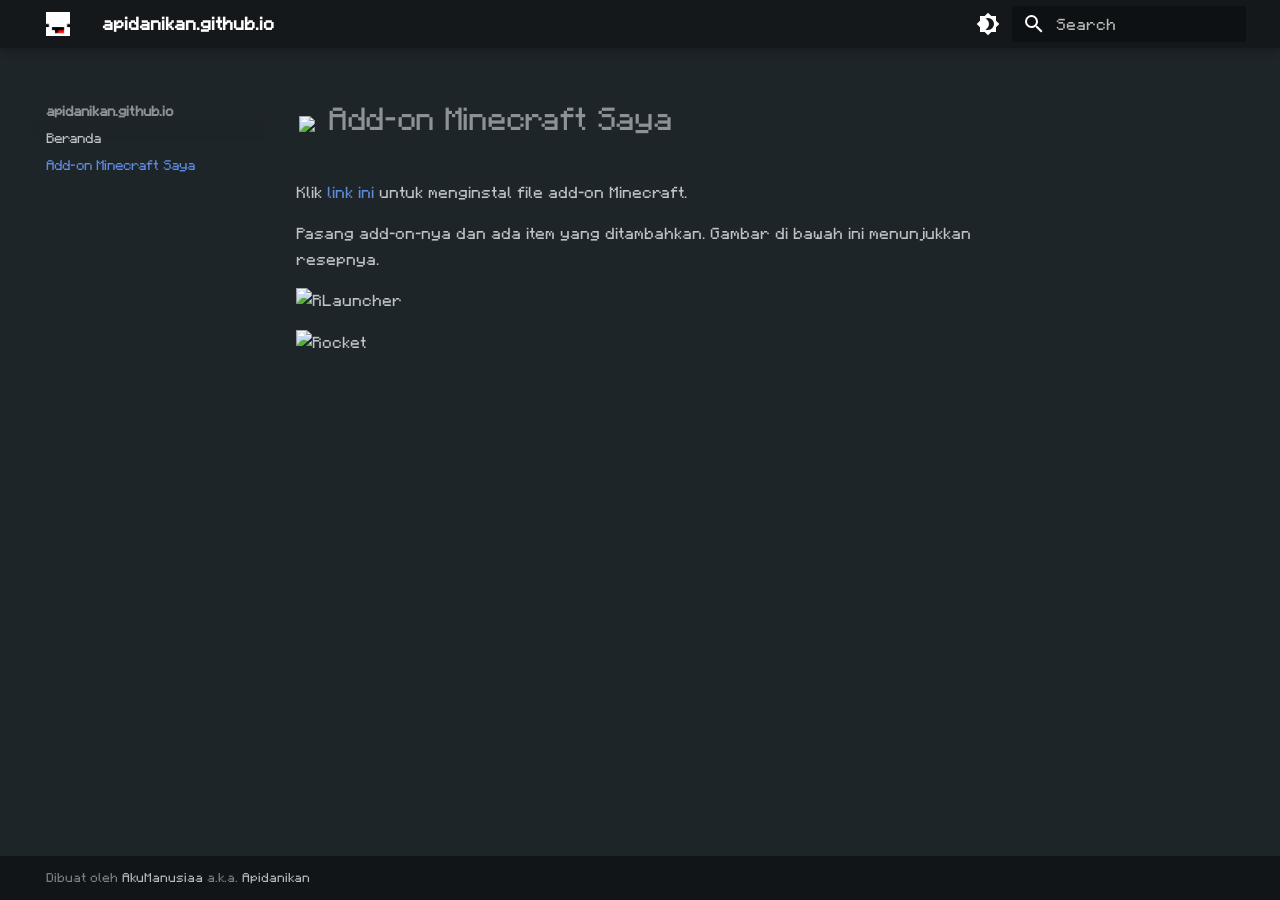
==== commit 3ed5e856: "Deployed 5001385 with MkDocs version: 1.6.1" ====
--- a/add-on/index.html
+++ b/add-on/index.html
@@ -19,7 +19,7 @@
       
       
       <link rel="icon" href="../css/user.png">
-      <meta name="generator" content="mkdocs-1.6.1, mkdocs-material-9.7.2">
+      <meta name="generator" content="mkdocs-1.6.1, mkdocs-material-9.8.0">
     
     
       
@@ -27,10 +27,10 @@
       
     
     
-      <link rel="stylesheet" href="../assets/stylesheets/main.484c7ddc.min.css">
-      
-        
-        <link rel="stylesheet" href="../assets/stylesheets/palette.ab4e12ef.min.css">
+      <link rel="stylesheet" href="../assets/stylesheets/main.57a0d79d.min.css">
+      
+        
+        <link rel="stylesheet" href="../assets/stylesheets/palette.fb2fffe2.min.css">
       
       
 
@@ -361,10 +361,7 @@
       <div class="md-copyright">
   
   
-    Made with
-    <a href="https://squidfunk.github.io/mkdocs-material/" target="_blank" rel="noopener">
-      Material for MkDocs
-    </a>
+    Dibuat oleh <a href="https://github.com/Apidanikan">AkuManusiaa</a> a.k.a. <a href="https://github.com/Apidanikan">Apidanikan</a>
   
 </div>
       
@@ -381,10 +378,10 @@
     
       
       
-      <script id="__config" type="application/json">{"annotate": null, "base": "..", "features": ["navigation.instant", "navigation.indexes", "search.suggest"], "search": "../assets/javascripts/workers/search.2c215733.min.js", "tags": null, "translations": {"clipboard.copied": "Copied to clipboard", "clipboard.copy": "Copy to clipboard", "search.result.more.one": "1 more on this page", "search.result.more.other": "# more on this page", "search.result.none": "No matching documents", "search.result.one": "1 matching document", "search.result.other": "# matching documents", "search.result.placeholder": "Type to start searching", "search.result.term.missing": "Missing", "select.version": "Select version"}, "version": null}</script>
-    
-    
-      <script src="../assets/javascripts/bundle.79ae519e.min.js"></script>
+      <script id="__config" type="application/json">{"annotate": null, "base": "..", "features": ["navigation.instant", "navigation.indexes", "search.suggest"], "search": "../assets/javascripts/workers/search.a7633da7.min.js", "tags": null, "translations": {"clipboard.copied": "Copied to clipboard", "clipboard.copy": "Copy to clipboard", "search.result.more.one": "1 more on this page", "search.result.more.other": "# more on this page", "search.result.none": "No matching documents", "search.result.one": "1 matching document", "search.result.other": "# matching documents", "search.result.placeholder": "Type to start searching", "search.result.term.missing": "Missing", "select.version": "Select version"}, "version": null}</script>
+    
+    
+      <script src="../assets/javascripts/bundle.c21346df.min.js"></script>
       
     
   </body>
--- a/assets/stylesheets/main.57a0d79d.min.css
+++ b/assets/stylesheets/main.57a0d79d.min.css
@@ -0,0 +1,6 @@
+@charset "UTF-8";html{box-sizing:border-box;-webkit-text-size-adjust:none;-moz-text-size-adjust:none;text-size-adjust:none}*,:after,:before{box-sizing:inherit}@media(prefers-reduced-motion){*,:after,:before{transition:none!important}}body{margin:0;-webkit-font-smoothing:antialiased;-moz-osx-font-smoothing:grayscale;--md-text-font-family:var(--md-text-font, _),
+    -apple-system, BlinkMacSystemFont, Helvetica, Arial, sans-serif;--md-code-font-family:var(--md-code-font, _),
+    SFMono-Regular, Consolas, Menlo, monospace}.md-typeset code:not(.focus-visible),a,button,input,label{-webkit-tap-highlight-color:transparent}a{color:inherit;text-decoration:none}hr{box-sizing:initial;display:block;height:.05rem;padding:0;overflow:visible;border:0}small{font-size:80%}sub,sup{line-height:1em}img{border-style:none}table{border-spacing:0;border-collapse:initial}td,th{font-weight:400;vertical-align:top}button{padding:0;margin:0;font-family:inherit;font-size:inherit;background:#0000;border:0}input{border:0;outline:none}:root{--md-primary-fg-color:#4051b5;--md-primary-fg-color--light:#5d6cc0;--md-primary-fg-color--dark:#303fa1;--md-primary-bg-color:#fff;--md-primary-bg-color--light:#ffffffb3;--md-accent-fg-color:#526cfe;--md-accent-fg-color--transparent:#526cfe1a;--md-accent-bg-color:#fff;--md-accent-bg-color--light:#ffffffb3;--md-typeset-table-sort-icon:url("data:image/svg+xml;charset=utf-8,<svg xmlns='http://www.w3.org/2000/svg' viewBox='0 0 24 24'><path d='m18 21-4-4h3V7h-3l4-4 4 4h-3v10h3M2 19v-2h10v2M2 13v-2h7v2M2 7V5h4v2z'/></svg>");--md-typeset-table-sort-icon--asc:url("data:image/svg+xml;charset=utf-8,<svg xmlns='http://www.w3.org/2000/svg' viewBox='0 0 24 24'><path d='M19 17h3l-4 4-4-4h3V3h2M2 17h10v2H2M6 5v2H2V5m0 6h7v2H2z'/></svg>");--md-typeset-table-sort-icon--desc:url("data:image/svg+xml;charset=utf-8,<svg xmlns='http://www.w3.org/2000/svg' viewBox='0 0 24 24'><path d='M19 7h3l-4-4-4 4h3v14h2M2 17h10v2H2M6 5v2H2V5m0 6h7v2H2z'/></svg>")}[data-md-color-scheme=default]{color-scheme:light}[data-md-color-scheme=default] img[src$="#gh-dark-mode-only"],[data-md-color-scheme=default] img[src$="#only-dark"]{display:none}:root,[data-md-color-scheme=default]{--md-hue:225deg;--md-default-fg-color:#000000de;--md-default-fg-color--light:#0000008a;--md-default-fg-color--lighter:#00000052;--md-default-fg-color--lightest:#00000012;--md-default-bg-color:#fff;--md-default-bg-color--light:#ffffffb3;--md-default-bg-color--lighter:#ffffff4d;--md-default-bg-color--lightest:#ffffff1f;--md-code-fg-color:#36464e;--md-code-bg-color:#f5f5f5;--md-code-bg-color--light:#f5f5f5b3;--md-code-bg-color--lighter:#f5f5f54d;--md-code-hl-color:#4287ff;--md-code-hl-color--light:#4287ff1a;--md-code-hl-number-color:#d52a2a;--md-code-hl-special-color:#db1457;--md-code-hl-function-color:#a846b9;--md-code-hl-constant-color:#6e59d9;--md-code-hl-keyword-color:#3f6ec6;--md-code-hl-string-color:#1c7d4d;--md-code-hl-name-color:var(--md-code-fg-color);--md-code-hl-operator-color:var(--md-default-fg-color--light);--md-code-hl-punctuation-color:var(--md-default-fg-color--light);--md-code-hl-comment-color:var(--md-default-fg-color--light);--md-code-hl-generic-color:var(--md-default-fg-color--light);--md-code-hl-variable-color:var(--md-default-fg-color--light);--md-typeset-color:var(--md-default-fg-color);--md-typeset-a-color:var(--md-primary-fg-color);--md-typeset-del-color:#f5503d26;--md-typeset-ins-color:#0bd57026;--md-typeset-kbd-color:#fafafa;--md-typeset-kbd-accent-color:#fff;--md-typeset-kbd-border-color:#b8b8b8;--md-typeset-mark-color:#ffff0080;--md-typeset-table-color:#0000001f;--md-typeset-table-color--light:#00000009;--md-admonition-fg-color:var(--md-default-fg-color);--md-admonition-bg-color:var(--md-default-bg-color);--md-warning-fg-color:#000000de;--md-warning-bg-color:#ff9;--md-footer-fg-color:#fff;--md-footer-fg-color--light:#ffffffb3;--md-footer-fg-color--lighter:#ffffff73;--md-footer-bg-color:#000000de;--md-footer-bg-color--dark:#00000052;--md-shadow-z1:0 0.2rem 0.5rem #0000000d,
+    0 0 0.05rem #0000001a;--md-shadow-z2:0 0.2rem 0.5rem #0000001a,
+    0 0 0.05rem #00000040;--md-shadow-z3:0 0.2rem 0.5rem #0003,
+    0 0 0.05rem #00000059}.md-icon svg{display:block;width:1.2rem;height:1.2rem;fill:currentcolor}aside,body,input{font-family:var(--md-text-font-family);font-feature-settings:"kern","liga";color:var(--md-typeset-color)}code,kbd,pre{font-family:var(--md-code-font-family);font-feature-settings:"kern"}.md-typeset{font-size:.8rem;line-height:1.6;overflow-wrap:break-word;-webkit-print-color-adjust:exact;color-adjust:exact}@media print{.md-typeset{font-size:.68rem}.md-typeset code,.md-typeset kbd,.md-typeset pre{white-space:pre-wrap}}.md-typeset blockquote,.md-typeset dl,.md-typeset figure,.md-typeset ol,.md-typeset pre,.md-typeset ul{margin-top:1em;margin-bottom:1em}.md-typeset h1{margin:0 0 1.25em;font-size:2em;line-height:1.3;color:var(--md-default-fg-color--light)}.md-typeset h1,.md-typeset h2{font-weight:300;letter-spacing:-.01em}.md-typeset h2{margin:1.6em 0 .64em;font-size:1.5625em;line-height:1.4}.md-typeset h3{margin:1.6em 0 .8em;font-size:1.25em;font-weight:400;line-height:1.5;letter-spacing:-.01em}.md-typeset h2+h3{margin-top:.8em}.md-typeset h4{margin:1em 0;font-weight:700;letter-spacing:-.01em}.md-typeset h5,.md-typeset h6{margin:1.25em 0;font-size:.8em;font-weight:700;color:var(--md-default-fg-color--light);letter-spacing:-.01em}.md-typeset h5{text-transform:uppercase}.md-typeset h5 code{text-transform:none}.md-typeset hr{display:flow-root;margin:1.5em 0;border-bottom:.05rem solid var(--md-default-fg-color--lightest)}.md-typeset a{color:var(--md-typeset-a-color);word-break:break-word}.md-typeset a,.md-typeset a:before{transition:color 125ms}.md-typeset a:focus,.md-typeset a:hover{color:var(--md-accent-fg-color)}.md-typeset a:focus code,.md-typeset a:hover code{color:var(--md-accent-fg-color);background-color:var(--md-accent-fg-color--transparent)}.md-typeset a code{color:var(--md-typeset-a-color)}.md-typeset a.focus-visible{outline-color:var(--md-accent-fg-color);outline-offset:.2rem}.md-typeset code,.md-typeset kbd,.md-typeset pre{font-variant-ligatures:none;color:var(--md-code-fg-color);direction:ltr;transition:background-color 125ms}.md-typeset code{padding:0 .2941176471em;font-size:.85em;word-break:break-word;background-color:var(--md-code-bg-color);border-radius:.1rem;-webkit-box-decoration-break:clone;box-decoration-break:clone;transition:color 125ms,background-color 125ms}.md-typeset code:not(.focus-visible){outline:none}.md-typeset pre{position:relative;display:flow-root;line-height:1.4}.md-typeset pre>code{display:block;padding:.7720588235em 1.1764705882em;margin:0;overflow:auto;word-break:normal;touch-action:auto;scrollbar-color:var(--md-default-fg-color--lighter) #0000;scrollbar-width:thin;outline-color:var(--md-accent-fg-color);box-shadow:none;-webkit-box-decoration-break:slice;box-decoration-break:slice}.md-typeset pre>code:hover{scrollbar-color:var(--md-accent-fg-color) #0000}.md-typeset pre>code::-webkit-scrollbar{width:.2rem;height:.2rem}.md-typeset pre>code::-webkit-scrollbar-thumb{background-color:var(--md-default-fg-color--lighter)}.md-typeset pre>code::-webkit-scrollbar-thumb:hover{background-color:var(--md-accent-fg-color)}.md-typeset kbd{display:inline-block;padding:0 .6666666667em;font-size:.75em;color:var(--md-default-fg-color);word-break:break-word;vertical-align:text-top;background-color:var(--md-typeset-kbd-color);border-radius:.1rem;box-shadow:0 .1rem 0 .05rem var(--md-typeset-kbd-border-color),0 .1rem 0 var(--md-typeset-kbd-border-color),0 -.1rem .2rem var(--md-typeset-kbd-accent-color) inset}.md-typeset mark{color:inherit;word-break:break-word;background-color:var(--md-typeset-mark-color);-webkit-box-decoration-break:clone;box-decoration-break:clone}.md-typeset abbr{text-decoration:none;cursor:help}.md-typeset [data-preview],.md-typeset abbr{border-bottom:.05rem dotted var(--md-default-fg-color--light)}.md-typeset small{opacity:.75}[dir=ltr] .md-typeset sub,[dir=ltr] .md-typeset sup{margin-left:.078125em}[dir=rtl] .md-typeset sub,[dir=rtl] .md-typeset sup{margin-right:.078125em}[dir=ltr] .md-typeset blockquote{padding-left:.6rem;border-left:.2rem solid var(--md-default-fg-color--lighter)}[dir=rtl] .md-typeset blockquote{padding-right:.6rem;border-right:.2rem solid var(--md-default-fg-color--lighter)}.md-typeset blockquote{margin-left:0;margin-right:0;color:var(--md-default-fg-color--light)}.md-typeset ul{list-style-type:disc}.md-typeset ul[type]{list-style-type:revert-layer}[dir=ltr] .md-typeset ol,[dir=ltr] .md-typeset ol li ol,[dir=ltr] .md-typeset ol li ul,[dir=ltr] .md-typeset ul,[dir=ltr] .md-typeset ul li ol,[dir=ltr] .md-typeset ul li ul{margin-left:.625em}[dir=rtl] .md-typeset ol,[dir=rtl] .md-typeset ol li ol,[dir=rtl] .md-typeset ol li ul,[dir=rtl] .md-typeset ul,[dir=rtl] .md-typeset ul li ol,[dir=rtl] .md-typeset ul li ul{margin-right:.625em}.md-typeset ol,.md-typeset ul{padding:0}.md-typeset ol:not([hidden]),.md-typeset ul:not([hidden]){display:flow-root}.md-typeset ol ol,.md-typeset ul ol{list-style-type:lower-alpha}.md-typeset ol ol ol,.md-typeset ul ol ol{list-style-type:lower-roman}.md-typeset ol ol ol ol,.md-typeset ul ol ol ol{list-style-type:upper-alpha}.md-typeset ol ol ol ol ol,.md-typeset ul ol ol ol ol{list-style-type:upper-roman}.md-typeset ol[type],.md-typeset ul[type]{list-style-type:revert-layer}[dir=ltr] .md-typeset ol li,[dir=ltr] .md-typeset ul li{margin-left:1.25em}[dir=rtl] .md-typeset ol li,[dir=rtl] .md-typeset ul li{margin-right:1.25em}.md-typeset ol li,.md-typeset ul li{margin-bottom:.5em}.md-typeset ol li blockquote,.md-typeset ol li p,.md-typeset ul li blockquote,.md-typeset ul li p{margin:.5em 0}.md-typeset ol li:last-child,.md-typeset ul li:last-child{margin-bottom:0}.md-typeset ol li ol,.md-typeset ol li ul,.md-typeset ul li ol,.md-typeset ul li ul{margin-top:.5em;margin-bottom:.5em}[dir=ltr] .md-typeset dd{margin-left:1.875em}[dir=rtl] .md-typeset dd{margin-right:1.875em}.md-typeset dd{margin-top:1em;margin-bottom:1.5em}.md-typeset img,.md-typeset svg,.md-typeset video{max-width:100%;height:auto}.md-typeset img[align=left]{margin:1em 1em 1em 0}.md-typeset img[align=right]{margin:1em 0 1em 1em}.md-typeset img[align]:only-child{margin-top:0}.md-typeset figure{display:flow-root;width:fit-content;max-width:100%;margin:1em auto;text-align:center}.md-typeset figure img{display:block;margin:0 auto}.md-typeset figcaption{max-width:24rem;margin:1em auto;font-style:italic}.md-typeset iframe{max-width:100%}.md-typeset table:not([class]){display:inline-block;max-width:100%;overflow:auto;font-size:.64rem;touch-action:auto;background-color:var(--md-default-bg-color);border:.05rem solid var(--md-typeset-table-color);border-radius:.1rem}@media print{.md-typeset table:not([class]){display:table}}.md-typeset table:not([class])+*{margin-top:1.5em}.md-typeset table:not([class]) td>:first-child,.md-typeset table:not([class]) th>:first-child{margin-top:0}.md-typeset table:not([class]) td>:last-child,.md-typeset table:not([class]) th>:last-child{margin-bottom:0}.md-typeset table:not([class]) td:not([align]),.md-typeset table:not([class]) th:not([align]){text-align:left}[dir=rtl] .md-typeset table:not([class]) td:not([align]),[dir=rtl] .md-typeset table:not([class]) th:not([align]){text-align:right}.md-typeset table:not([class]) th{min-width:5rem;padding:.9375em 1.25em;font-weight:700;vertical-align:top}.md-typeset table:not([class]) td{padding:.9375em 1.25em;vertical-align:top;border-top:.05rem solid var(--md-typeset-table-color)}.md-typeset table:not([class]) tbody tr{transition:background-color 125ms}.md-typeset table:not([class]) tbody tr:hover{background-color:var(--md-typeset-table-color--light);box-shadow:0 .05rem 0 var(--md-default-bg-color) inset}.md-typeset table:not([class]) a{word-break:normal}.md-typeset table th[role=columnheader]{cursor:pointer}[dir=ltr] .md-typeset table th[role=columnheader]:after{margin-left:.5em}[dir=rtl] .md-typeset table th[role=columnheader]:after{margin-right:.5em}.md-typeset table th[role=columnheader]:after{display:inline-block;width:1.2em;height:1.2em;vertical-align:text-bottom;content:"";-webkit-mask-image:var(--md-typeset-table-sort-icon);mask-image:var(--md-typeset-table-sort-icon);-webkit-mask-repeat:no-repeat;mask-repeat:no-repeat;-webkit-mask-size:contain;mask-size:contain;transition:background-color 125ms}.md-typeset table th[role=columnheader]:hover:after{background-color:var(--md-default-fg-color--lighter)}.md-typeset table th[role=columnheader][aria-sort=ascending]:after{background-color:var(--md-default-fg-color--light);-webkit-mask-image:var(--md-typeset-table-sort-icon--asc);mask-image:var(--md-typeset-table-sort-icon--asc)}.md-typeset table th[role=columnheader][aria-sort=descending]:after{background-color:var(--md-default-fg-color--light);-webkit-mask-image:var(--md-typeset-table-sort-icon--desc);mask-image:var(--md-typeset-table-sort-icon--desc)}.md-typeset__scrollwrap{margin:1em -.8rem;overflow-x:auto;touch-action:auto}.md-typeset__table{display:inline-block;padding:0 .8rem;margin-bottom:.5em}@media print{.md-typeset__table{display:block}}html .md-typeset__table table{display:table;width:100%;margin:0;overflow:hidden}@media screen and (max-width:44.984375em){.md-content__inner>pre{margin:1em -.8rem}.md-content__inner>pre code{border-radius:0}}.md-typeset .md-author{position:relative;display:block;flex-shrink:0;width:1.6rem;height:1.6rem;overflow:hidden;border-radius:100%;transition:color 125ms,transform 125ms}.md-typeset .md-author img{display:block}.md-typeset .md-author--more{font-size:.6rem;font-weight:700;line-height:1.6rem;color:var(--md-default-fg-color--lighter);text-align:center;background:var(--md-default-fg-color--lightest)}.md-typeset .md-author--long{width:2.4rem;height:2.4rem}.md-typeset a.md-author{transform:scale(1)}.md-typeset a.md-author img{filter:grayscale(100%) opacity(75%);border-radius:100%;transition:filter 125ms}.md-typeset a.md-author:focus,.md-typeset a.md-author:hover{z-index:1;transform:scale(1.1)}.md-typeset a.md-author:focus img,.md-typeset a.md-author:hover img{filter:grayscale(0)}.md-banner{overflow:auto;color:var(--md-footer-fg-color);background-color:var(--md-footer-bg-color)}@media print{.md-banner{display:none}}.md-banner--warning{color:var(--md-warning-fg-color);background-color:var(--md-warning-bg-color)}.md-banner__inner{padding:0 .8rem;margin:.6rem auto;font-size:.7rem}[dir=ltr] .md-banner__button{float:right}[dir=rtl] .md-banner__button{float:left}.md-banner__button{color:inherit;cursor:pointer;transition:opacity .25s}.no-js .md-banner__button{display:none}.md-banner__button:hover{opacity:.7}html{height:100%;overflow-x:hidden;font-size:125%}@media screen and (min-width:100em){html{font-size:137.5%}}@media screen and (min-width:125em){html{font-size:150%}}body{position:relative;display:flex;flex-direction:column;width:100%;min-height:100%;font-size:.5rem;background-color:var(--md-default-bg-color)}@media print{body{display:block}}@media screen and (max-width:59.984375em){body[data-md-scrolllock]{position:fixed}}.md-grid{max-width:61rem;margin-left:auto;margin-right:auto}.md-container{display:flex;flex-grow:1;flex-direction:column}@media print{.md-container{display:block}}.md-main{flex-grow:1}.md-main__inner{display:flex;height:100%;margin-top:1.5rem}.md-ellipsis{overflow:hidden;text-overflow:ellipsis}.md-toggle{display:none}.md-option{position:absolute;width:0;height:0;opacity:0}.md-option:checked+label:not([hidden]){display:block}.md-option.focus-visible+label{outline-style:auto;outline-color:var(--md-accent-fg-color)}.md-skip{position:fixed;z-index:-1;padding:.3rem .5rem;margin:.5rem;font-size:.64rem;color:var(--md-default-bg-color);background-color:var(--md-default-fg-color);border-radius:.1rem;outline-color:var(--md-accent-fg-color);opacity:0;transform:translateY(.4rem)}.md-skip:focus{z-index:10;opacity:1;transition:transform .25s cubic-bezier(.4,0,.2,1),opacity 175ms 75ms;transform:translateY(0)}@page{margin:25mm}:root{--md-clipboard-icon:url("data:image/svg+xml;charset=utf-8,<svg xmlns='http://www.w3.org/2000/svg' viewBox='0 0 24 24'><path d='M19 21H8V7h11m0-2H8a2 2 0 0 0-2 2v14a2 2 0 0 0 2 2h11a2 2 0 0 0 2-2V7a2 2 0 0 0-2-2m-3-4H4a2 2 0 0 0-2 2v14h2V3h12z'/></svg>");--md-code-select-icon:url("data:image/svg+xml;charset=utf-8,<svg xmlns='http://www.w3.org/2000/svg' viewBox='0 0 24 24'><path d='M19 19h-4v2h4c1.1 0 2-.9 2-2v-4h-2m0-12h-4v2h4v4h2V5c0-1.1-.9-2-2-2M5 5h4V3H5c-1.1 0-2 .9-2 2v4h2m0 6H3v4c0 1.1.9 2 2 2h4v-2H5zm2-4h2v2H7zm4 0h2v2h-2zm4 0h2v2h-2zM7 7h2v2H7zm4 0h2v2h-2zm4 0h2v2h-2zm-8 8h2v2H7zm4 0h2v2h-2zm4 0h2v2h-2z'/></svg>");--md-code-copy-icon:url("data:image/svg+xml;charset=utf-8,<svg xmlns='http://www.w3.org/2000/svg' viewBox='0 0 24 24'><path d='M19 21H8V7h11m0-2H8a2 2 0 0 0-2 2v14a2 2 0 0 0 2 2h11a2 2 0 0 0 2-2V7a2 2 0 0 0-2-2m-3-4H4a2 2 0 0 0-2 2v14h2V3h12z'/></svg>")}.md-clipboard{z-index:1;width:1.5em;height:1.5em;color:var(--md-default-fg-color--lightest);cursor:pointer;border-radius:.1rem;outline-color:var(--md-accent-fg-color);outline-offset:.1rem;transition:color .25s}@media print{.md-clipboard{display:none}}.md-clipboard:not(.focus-visible){outline:none;-webkit-tap-highlight-color:transparent}:hover>.md-clipboard{color:var(--md-default-fg-color--light)}.md-clipboard:focus,.md-clipboard:hover{color:var(--md-accent-fg-color)}.md-clipboard:after{display:block;width:1.125em;height:1.125em;margin:0 auto;content:"";background-color:currentcolor;-webkit-mask-image:var(--md-clipboard-icon);mask-image:var(--md-clipboard-icon);-webkit-mask-repeat:no-repeat;mask-repeat:no-repeat;-webkit-mask-position:center;mask-position:center;-webkit-mask-size:contain;mask-size:contain}.md-clipboard--inline{cursor:pointer}.md-clipboard--inline code{transition:color .25s,background-color .25s}.md-clipboard--inline:focus code,.md-clipboard--inline:hover code{color:var(--md-accent-fg-color);background-color:var(--md-accent-fg-color--transparent)}.md-typeset .md-code__content{display:grid}.md-code__nav{position:absolute;top:.25em;right:.25em;z-index:1;display:flex;gap:.2rem;padding:.2rem;background-color:var(--md-code-bg-color--lighter);border-radius:.1rem;transition:background-color .25s}:hover>.md-code__nav{background-color:var(--md-code-bg-color--light)}.md-code__button{display:block;width:1.5em;height:1.5em;color:var(--md-default-fg-color--lightest);cursor:pointer;outline-color:var(--md-accent-fg-color);outline-offset:.1rem;transition:color .25s}:hover>*>.md-code__button{color:var(--md-default-fg-color--light)}.md-code__button.focus-visible,.md-code__button:hover{color:var(--md-accent-fg-color)}.md-code__button--active{color:var(--md-default-fg-color)!important}.md-code__button:after{display:block;width:1.125em;height:1.125em;margin:0 auto;content:"";background-color:currentcolor;-webkit-mask-repeat:no-repeat;mask-repeat:no-repeat;-webkit-mask-position:center;mask-position:center;-webkit-mask-size:contain;mask-size:contain}.md-code__button[data-md-type=select]:after{-webkit-mask-image:var(--md-code-select-icon);mask-image:var(--md-code-select-icon)}.md-code__button[data-md-type=copy]:after{-webkit-mask-image:var(--md-code-copy-icon);mask-image:var(--md-code-copy-icon)}@keyframes consent{0%{opacity:0;transform:translateY(100%)}to{opacity:1;transform:translateY(0)}}@keyframes overlay{0%{opacity:0}to{opacity:1}}.md-consent__overlay{position:fixed;top:0;z-index:5;width:100%;height:100%;background-color:#0000008a;-webkit-backdrop-filter:blur(.1rem);backdrop-filter:blur(.1rem);opacity:1;animation:overlay .25s both}.md-consent__inner{position:fixed;bottom:0;z-index:5;width:100%;max-height:100%;padding:0;overflow:auto;background-color:var(--md-default-bg-color);border:0;border-radius:.1rem;box-shadow:0 0 .2rem #0000001a,0 .2rem .4rem #0003;animation:consent .5s cubic-bezier(.1,.7,.1,1) both}.md-consent__form{padding:.8rem}.md-consent__settings{display:none;margin:1em 0}input:checked+.md-consent__settings{display:block}.md-consent__controls{margin-bottom:.8rem}.md-typeset .md-consent__controls .md-button{display:inline}@media screen and (max-width:44.984375em){.md-typeset .md-consent__controls .md-button{display:block;width:100%;margin-top:.4rem;text-align:center}}.md-consent label{cursor:pointer}.md-content{flex-grow:1;min-width:0}.md-content__inner{padding-top:.6rem;margin:0 .8rem 1.2rem}@media screen and (min-width:76.25em){[dir=ltr] .md-sidebar--primary:not([hidden])~.md-content>.md-content__inner,[dir=rtl] .md-sidebar--secondary:not([hidden])~.md-content>.md-content__inner{margin-left:1.2rem}[dir=ltr] .md-sidebar--secondary:not([hidden])~.md-content>.md-content__inner,[dir=rtl] .md-sidebar--primary:not([hidden])~.md-content>.md-content__inner{margin-right:1.2rem}}.md-content__inner:before{display:block;height:.4rem;content:""}.md-content__inner>:last-child{margin-bottom:0}[dir=ltr] .md-content__button{float:right;margin-left:.4rem}[dir=rtl] .md-content__button{float:left;margin-right:.4rem}.md-content__button{padding:0;margin:.4rem 0}@media print{.md-content__button{display:none}}.md-typeset .md-content__button{color:var(--md-default-fg-color--lighter)}.md-content__button svg{display:inline;vertical-align:top}[dir=rtl] .md-content__button svg{transform:scaleX(-1)}[dir=ltr] .md-dialog{right:.8rem}[dir=rtl] .md-dialog{left:.8rem}.md-dialog{position:fixed;bottom:.8rem;z-index:4;min-width:11.1rem;padding:.4rem .6rem;pointer-events:none;background-color:var(--md-default-fg-color);border-radius:.1rem;box-shadow:var(--md-shadow-z3);opacity:0;transition:transform 0s .4s,opacity .4s;transform:translateY(100%)}@media print{.md-dialog{display:none}}.md-dialog--active{pointer-events:auto;opacity:1;transition:transform .4s cubic-bezier(.075,.85,.175,1),opacity .4s;transform:translateY(0)}.md-dialog__inner{font-size:.7rem;color:var(--md-default-bg-color)}.md-feedback{margin:2em 0 1em;text-align:center}.md-feedback fieldset{padding:0;margin:0;border:none}.md-feedback__title{margin:1em auto;font-weight:700}.md-feedback__inner{position:relative}.md-feedback__list{position:relative;display:flex;flex-wrap:wrap;place-content:baseline center}.md-feedback__list:hover .md-icon:not(:disabled){color:var(--md-default-fg-color--lighter)}:disabled .md-feedback__list{min-height:1.8rem}.md-feedback__icon{flex-shrink:0;margin:0 .1rem;color:var(--md-default-fg-color--light);cursor:pointer;transition:color 125ms}.md-feedback__icon:not(:disabled).md-icon:hover{color:var(--md-accent-fg-color)}.md-feedback__icon:disabled{color:var(--md-default-fg-color--lightest);pointer-events:none}.md-feedback__note{position:relative;opacity:0;transition:transform .4s cubic-bezier(.1,.7,.1,1),opacity .15s;transform:translateY(.4rem)}.md-feedback__note>*{max-width:16rem;margin:0 auto}:disabled .md-feedback__note{opacity:1;transform:translateY(0)}@media print{.md-feedback,.md-footer{display:none}}.md-footer{color:var(--md-footer-fg-color);background-color:var(--md-footer-bg-color)}.md-footer__inner{justify-content:space-between;padding:.2rem;overflow:auto}.md-footer__inner:not([hidden]){display:flex}.md-footer__link{display:flex;flex-grow:.01;align-items:end;max-width:100%;margin-top:1rem;margin-bottom:.4rem;overflow:hidden;outline-color:var(--md-accent-fg-color);transition:opacity .25s}.md-footer__link:focus,.md-footer__link:hover{opacity:.7}[dir=rtl] .md-footer__link svg{transform:scaleX(-1)}@media screen and (max-width:44.984375em){.md-footer__link--prev{flex-shrink:0}.md-footer__link--prev .md-footer__title{display:none}}[dir=ltr] .md-footer__link--next{margin-left:auto}.md-footer__link--next{text-align:right}[dir=rtl] .md-footer__link--next{margin-right:auto;text-align:left}.md-footer__title{flex-grow:1;max-width:calc(100% - 2.4rem);padding:0 1rem;margin-bottom:.7rem;font-size:.9rem;white-space:nowrap}.md-footer__button{padding:.4rem;margin:.2rem}.md-footer__direction{font-size:.64rem;opacity:.7}.md-footer-meta{background-color:var(--md-footer-bg-color--dark)}.md-footer-meta__inner{display:flex;flex-wrap:wrap;justify-content:space-between;padding:.2rem}html .md-footer-meta.md-typeset a{color:var(--md-footer-fg-color--light)}html .md-footer-meta.md-typeset a:focus,html .md-footer-meta.md-typeset a:hover{color:var(--md-footer-fg-color)}.md-copyright{width:100%;padding:.4rem 0;margin:auto .6rem;font-size:.64rem;color:var(--md-footer-fg-color--lighter)}.md-copyright__highlight{color:var(--md-footer-fg-color--light)}.md-social{display:inline-flex;gap:.2rem;padding:.2rem 0 .6rem;margin:0 .4rem}@media screen and (min-width:45em){.md-copyright{width:auto}.md-social{padding:.6rem 0}}.md-social__link{display:inline-block;width:1.6rem;height:1.6rem;text-align:center}.md-social__link:before{line-height:1.9}.md-social__link svg{max-height:.8rem;vertical-align:-25%;fill:currentcolor}.md-typeset .md-button{display:inline-block;padding:.625em 2em;font-weight:700;color:var(--md-primary-fg-color);cursor:pointer;border:.1rem solid;border-radius:.1rem;transition:color 125ms,background-color 125ms,border-color 125ms}.md-typeset .md-button--primary{color:var(--md-primary-bg-color);background-color:var(--md-primary-fg-color);border-color:var(--md-primary-fg-color)}.md-typeset .md-button:focus,.md-typeset .md-button:hover{color:var(--md-accent-bg-color);background-color:var(--md-accent-fg-color);border-color:var(--md-accent-fg-color)}[dir=ltr] .md-typeset .md-input,[dir=rtl] .md-typeset .md-input{border-top-left-radius:.1rem}[dir=ltr] .md-typeset .md-input,[dir=rtl] .md-typeset .md-input{border-top-right-radius:.1rem}.md-typeset .md-input{height:1.8rem;padding:0 .6rem;font-size:.8rem;border-bottom:.1rem solid var(--md-default-fg-color--lighter);box-shadow:var(--md-shadow-z1);transition:border .25s,box-shadow .25s}.md-typeset .md-input:focus,.md-typeset .md-input:hover{border-bottom-color:var(--md-accent-fg-color);box-shadow:var(--md-shadow-z2)}.md-typeset .md-input--stretch{width:100%}.md-header{position:sticky;left:0;right:0;top:0;z-index:4;display:block;color:var(--md-primary-bg-color);background-color:var(--md-primary-fg-color);box-shadow:0 0 .2rem #0000,0 .2rem .4rem #0000}@media print{.md-header{display:none}}.md-header[hidden]{transition:transform .25s cubic-bezier(.8,0,.6,1),box-shadow .25s;transform:translateY(-100%)}.md-header--shadow{box-shadow:0 0 .2rem #0000001a,0 .2rem .4rem #0003;transition:transform .25s cubic-bezier(.1,.7,.1,1),box-shadow .25s}.md-header__inner{display:flex;align-items:center;padding:0 .2rem}.md-header__button{position:relative;z-index:1;padding:.4rem;margin:.2rem;color:currentcolor;vertical-align:middle;cursor:pointer;outline-color:var(--md-accent-fg-color);transition:opacity .25s}.md-header__button:hover{opacity:.7}.md-header__button:not([hidden]){display:inline-block}.md-header__button:not(.focus-visible){outline:none;-webkit-tap-highlight-color:transparent}.md-header__button.md-logo{padding:.4rem;margin:.2rem}@media screen and (max-width:76.234375em){.md-header__button.md-logo{display:none}}.md-header__button.md-logo img,.md-header__button.md-logo svg{display:block;width:auto;height:1.2rem;fill:currentcolor}@media screen and (min-width:60em){.md-header__button[for=__search]{display:none}}.no-js .md-header__button[for=__search]{display:none}[dir=rtl] .md-header__button[for=__search] svg{transform:scaleX(-1)}@media screen and (min-width:76.25em){.md-header__button[for=__drawer]{display:none}}.md-header__topic{position:absolute;display:flex;max-width:100%;white-space:nowrap;transition:transform .4s cubic-bezier(.1,.7,.1,1),opacity .15s}.md-header__topic+.md-header__topic{z-index:-1;pointer-events:none;opacity:0;transition:transform .4s cubic-bezier(1,.7,.1,.1),opacity .15s;transform:translateX(1.25rem)}[dir=rtl] .md-header__topic+.md-header__topic{transform:translateX(-1.25rem)}.md-draft,.md-header__topic:first-child,.md-nav__title{font-weight:700}[dir=ltr] .md-header__title{margin-left:1rem;margin-right:.4rem}[dir=rtl] .md-header__title{margin-right:1rem;margin-left:.4rem}.md-header__title{flex-grow:1;height:2.4rem;font-size:.9rem;line-height:2.4rem}.md-header__title--active .md-header__topic{z-index:-1;pointer-events:none;opacity:0;transition:transform .4s cubic-bezier(1,.7,.1,.1),opacity .15s;transform:translateX(-1.25rem)}[dir=rtl] .md-header__title--active .md-header__topic{transform:translateX(1.25rem)}.md-header__title--active .md-header__topic+.md-header__topic{z-index:0;pointer-events:auto;opacity:1;transition:transform .4s cubic-bezier(.1,.7,.1,1),opacity .15s;transform:translateX(0)}.md-header__title>.md-header__ellipsis{position:relative;width:100%;height:100%}.md-header__option{display:flex;flex-shrink:0;max-width:100%;white-space:nowrap;transition:max-width 0s .25s,opacity .25s .25s}[data-md-toggle=search]:checked~.md-header .md-header__option{max-width:0;opacity:0;transition:max-width,opacity}.md-header__option>input{bottom:0}.md-header__source{display:none}@media screen and (min-width:60em){[dir=ltr] .md-header__source{margin-left:1rem}[dir=rtl] .md-header__source{margin-right:1rem}.md-header__source{display:block;width:11.7rem;max-width:11.7rem}}@media screen and (min-width:76.25em){[dir=ltr] .md-header__source{margin-left:1.4rem}[dir=rtl] .md-header__source{margin-right:1.4rem}}.md-meta{font-size:.7rem;line-height:1.3;color:var(--md-default-fg-color--light)}.md-meta__list{display:inline-flex;flex-wrap:wrap;padding:0;margin:0;list-style:none}.md-meta__item:not(:last-child):after{margin-left:.2rem;margin-right:.2rem;content:"·"}.md-meta__link{color:var(--md-typeset-a-color)}.md-meta__link:focus,.md-meta__link:hover{color:var(--md-accent-fg-color)}.md-draft{display:inline-block;padding-left:.5714285714em;padding-right:.5714285714em;color:#fff;background-color:#ff1744;border-radius:.125em}:root{--md-nav-icon--prev:url("data:image/svg+xml;charset=utf-8,<svg xmlns='http://www.w3.org/2000/svg' viewBox='0 0 24 24'><path d='M20 11v2H8l5.5 5.5-1.42 1.42L4.16 12l7.92-7.92L13.5 5.5 8 11z'/></svg>");--md-nav-icon--next:url("data:image/svg+xml;charset=utf-8,<svg xmlns='http://www.w3.org/2000/svg' viewBox='0 0 24 24'><path d='M8.59 16.58 13.17 12 8.59 7.41 10 6l6 6-6 6z'/></svg>");--md-toc-icon:url("data:image/svg+xml;charset=utf-8,<svg xmlns='http://www.w3.org/2000/svg' viewBox='0 0 24 24'><path d='M3 9h14V7H3zm0 4h14v-2H3zm0 4h14v-2H3zm16 0h2v-2h-2zm0-10v2h2V7zm0 6h2v-2h-2z'/></svg>");--md-path-icon:url("data:image/svg+xml;charset=utf-8,<svg xmlns='http://www.w3.org/2000/svg' viewBox='0 0 24 24'><path d='M8.59 16.58 13.17 12 8.59 7.41 10 6l6 6-6 6z'/></svg>");--md-post-pin-icon:url("data:image/svg+xml;charset=utf-8,<svg xmlns='http://www.w3.org/2000/svg' viewBox='0 0 24 24'><path d='M16 12V4h1V2H7v2h1v8l-2 2v2h5.2v6h1.6v-6H18v-2z'/></svg>");--md-progress-value:0;--md-progress-delay:400ms;--md-search-result-icon:url("data:image/svg+xml;charset=utf-8,<svg xmlns='http://www.w3.org/2000/svg' viewBox='0 0 24 24'><path d='M14 2H6a2 2 0 0 0-2 2v16a2 2 0 0 0 2 2h7c-.41-.25-.8-.56-1.14-.9-.33-.33-.61-.7-.86-1.1H6V4h7v5h5v1.18c.71.16 1.39.43 2 .82V8zm6.31 16.9c1.33-2.11.69-4.9-1.4-6.22-2.11-1.33-4.91-.68-6.22 1.4-1.34 2.11-.69 4.89 1.4 6.22 1.46.93 3.32.93 4.79.02L22 23.39 23.39 22zm-3.81.1a2.5 2.5 0 0 1-2.5-2.5 2.5 2.5 0 0 1 2.5-2.5 2.5 2.5 0 0 1 2.5 2.5 2.5 2.5 0 0 1-2.5 2.5'/></svg>")}.md-nav,.md-nav__link .md-typeset{font-size:.7rem;line-height:1.3}.md-nav__title{display:block;padding:0 .6rem;overflow:hidden;color:var(--md-default-fg-color--light);text-overflow:ellipsis}.md-nav__title .md-nav__button{display:none}.md-nav__title .md-nav__button img{width:auto;height:100%}.md-nav__title .md-nav__button.md-logo img,.md-nav__title .md-nav__button.md-logo svg{display:block;width:auto;max-width:100%;height:2.4rem;object-fit:contain;fill:currentcolor}.md-nav__list{padding:0;margin:0;list-style:none}.md-nav__link{display:flex;gap:.4rem;align-items:flex-start;margin-top:.625em;scroll-snap-align:start;transition:color 125ms}.md-nav__link--passed,.md-nav__link--passed code{color:var(--md-default-fg-color--light)}.md-nav__item .md-nav__link--active,.md-nav__item .md-nav__link--active code{color:var(--md-typeset-a-color)}.md-nav__link .md-ellipsis{position:relative}.md-nav__link .md-ellipsis code{word-break:normal}[dir=ltr] .md-nav__link .md-icon:last-child{margin-left:auto}[dir=rtl] .md-nav__link .md-icon:last-child{margin-right:auto}.md-nav__link svg{position:relative;flex-shrink:0;height:1.3em;fill:currentcolor}.md-nav__link[for]:focus,.md-nav__link[for]:hover,.md-nav__link[href]:focus,.md-nav__link[href]:hover{color:var(--md-accent-fg-color);cursor:pointer}.md-nav__link[for]:focus code,.md-nav__link[for]:hover code,.md-nav__link[href]:focus code,.md-nav__link[href]:hover code{color:var(--md-accent-fg-color);background-color:var(--md-accent-fg-color--transparent)}.md-nav__link.focus-visible,.md-pagination__link.focus-visible{outline-color:var(--md-accent-fg-color);outline-offset:.2rem}.md-nav--primary .md-nav__link[for=__toc]{display:none}.md-nav--primary .md-nav__link[for=__toc] .md-icon:after{display:block;width:100%;height:100%;background-color:currentcolor;-webkit-mask-image:var(--md-toc-icon);mask-image:var(--md-toc-icon)}.md-nav--primary .md-nav__link[for=__toc]~.md-nav,.md-nav__source{display:none}.md-nav__container>.md-nav__link{margin-top:0}.md-nav__container>.md-nav__link:first-child{flex-grow:1;min-width:0}.md-nav__icon{flex-shrink:0}@media screen and (max-width:76.234375em){.md-nav--primary,.md-nav--primary .md-nav{position:absolute;left:0;right:0;top:0;z-index:1;display:flex;flex-direction:column;height:100%;background-color:var(--md-default-bg-color)}.md-nav--primary .md-nav__item,.md-nav--primary .md-nav__title{font-size:.8rem;line-height:1.5}.md-nav--primary .md-nav__title{position:relative;height:5.6rem;padding:3rem .8rem .2rem;line-height:2.4rem;color:var(--md-default-fg-color--light);white-space:nowrap;cursor:pointer;background-color:var(--md-default-fg-color--lightest)}[dir=ltr] .md-nav--primary .md-nav__title .md-nav__icon{left:.4rem}[dir=rtl] .md-nav--primary .md-nav__title .md-nav__icon{right:.4rem}.md-nav--primary .md-nav__title .md-nav__icon{position:absolute;top:.4rem;display:block;width:1.2rem;height:1.2rem;margin:.2rem}.md-nav--primary .md-nav__title .md-nav__icon:after{display:block;width:100%;height:100%;content:"";background-color:currentcolor;-webkit-mask-image:var(--md-nav-icon--prev);mask-image:var(--md-nav-icon--prev);-webkit-mask-repeat:no-repeat;mask-repeat:no-repeat;-webkit-mask-position:center;mask-position:center;-webkit-mask-size:contain;mask-size:contain}.md-nav--primary .md-nav__title~.md-nav__list{overflow-y:auto;touch-action:pan-y;scroll-snap-type:y mandatory;background-color:var(--md-default-bg-color);box-shadow:0 .05rem 0 var(--md-default-fg-color--lightest) inset}.md-nav--primary .md-nav__title~.md-nav__list>:first-child{border-top:0}.md-nav--primary .md-nav__title[for=__drawer]{font-weight:700;color:var(--md-primary-bg-color);background-color:var(--md-primary-fg-color)}.md-nav--primary .md-nav__title .md-logo{position:absolute;left:.2rem;right:.2rem;top:.2rem;display:block;padding:.4rem;margin:.2rem}.md-nav--primary .md-nav__list{flex:1}.md-nav--primary .md-nav__item{border-top:.05rem solid var(--md-default-fg-color--lightest)}.md-nav--primary .md-nav__item--active>.md-nav__link{color:var(--md-typeset-a-color)}.md-nav--primary .md-nav__item--active>.md-nav__link:focus,.md-nav--primary .md-nav__item--active>.md-nav__link:hover{color:var(--md-accent-fg-color)}.md-nav--primary .md-nav__link{padding:.6rem .8rem;margin-top:0}.md-nav--primary .md-nav__link svg{margin-top:.1em}.md-nav--primary .md-nav__link>.md-nav__link{padding:0}[dir=ltr] .md-nav--primary .md-nav__link .md-nav__icon{margin-right:-.2rem}[dir=rtl] .md-nav--primary .md-nav__link .md-nav__icon{margin-left:-.2rem}.md-nav--primary .md-nav__link .md-nav__icon{width:1.2rem;height:1.2rem;font-size:1.2rem}.md-nav--primary .md-nav__link .md-nav__icon:after{display:block;width:100%;height:100%;content:"";background-color:currentcolor;-webkit-mask-image:var(--md-nav-icon--next);mask-image:var(--md-nav-icon--next);-webkit-mask-repeat:no-repeat;mask-repeat:no-repeat;-webkit-mask-position:center;mask-position:center;-webkit-mask-size:contain;mask-size:contain}[dir=rtl] .md-nav--primary .md-nav__icon:after{transform:scale(-1)}.md-nav--primary .md-nav--secondary .md-nav{position:static;background-color:initial}[dir=ltr] .md-nav--primary .md-nav--secondary .md-nav .md-nav__link{padding-left:1.4rem}[dir=rtl] .md-nav--primary .md-nav--secondary .md-nav .md-nav__link{padding-right:1.4rem}[dir=ltr] .md-nav--primary .md-nav--secondary .md-nav .md-nav .md-nav__link{padding-left:2rem}[dir=rtl] .md-nav--primary .md-nav--secondary .md-nav .md-nav .md-nav__link{padding-right:2rem}[dir=ltr] .md-nav--primary .md-nav--secondary .md-nav .md-nav .md-nav .md-nav__link{padding-left:2.6rem}[dir=rtl] .md-nav--primary .md-nav--secondary .md-nav .md-nav .md-nav .md-nav__link{padding-right:2.6rem}[dir=ltr] .md-nav--primary .md-nav--secondary .md-nav .md-nav .md-nav .md-nav .md-nav__link{padding-left:3.2rem}[dir=rtl] .md-nav--primary .md-nav--secondary .md-nav .md-nav .md-nav .md-nav .md-nav__link{padding-right:3.2rem}.md-nav--secondary{background-color:initial}.md-nav__toggle~.md-nav{display:flex;opacity:0;transition:transform .25s cubic-bezier(.8,0,.6,1),opacity 125ms 50ms;transform:translateX(100%)}[dir=rtl] .md-nav__toggle~.md-nav{transform:translateX(-100%)}.md-nav__toggle:checked~.md-nav{opacity:1;transition:transform .25s cubic-bezier(.4,0,.2,1),opacity 125ms 125ms;transform:translateX(0)}.md-nav__toggle:checked~.md-nav>.md-nav__list{backface-visibility:hidden}}@media screen and (max-width:59.984375em){.md-nav--primary .md-nav__link[for=__toc]{display:flex}.md-nav--primary .md-nav__link[for=__toc] .md-icon:after{content:""}.md-nav--primary .md-nav__link[for=__toc]+.md-nav__link{display:none}.md-nav--primary .md-nav__link[for=__toc]~.md-nav{display:flex}.md-nav__source{display:block;padding:0 .2rem;color:var(--md-primary-bg-color);background-color:var(--md-primary-fg-color--dark)}}@media screen and (min-width:60em) and (max-width:76.234375em){.md-nav--integrated .md-nav__link[for=__toc]{display:flex}.md-nav--integrated .md-nav__link[for=__toc] .md-icon:after{content:""}.md-nav--integrated .md-nav__link[for=__toc]+.md-nav__link{display:none}.md-nav--integrated .md-nav__link[for=__toc]~.md-nav{display:flex}}@media screen and (min-width:60em){.md-nav{margin-bottom:-.4rem}.md-nav--secondary .md-nav__title{position:sticky;top:0;z-index:1;background:var(--md-default-bg-color);box-shadow:0 0 .4rem .4rem var(--md-default-bg-color)}.md-nav--secondary .md-nav__title[for=__toc]{scroll-snap-align:start}.md-nav--secondary .md-nav__title .md-nav__icon{display:none}[dir=ltr] .md-nav--secondary .md-nav__list{padding-left:.6rem}[dir=rtl] .md-nav--secondary .md-nav__list{padding-right:.6rem}.md-nav--secondary .md-nav__list{padding-bottom:.4rem}[dir=ltr] .md-nav--secondary .md-nav__item>.md-nav__link{margin-right:.4rem}[dir=rtl] .md-nav--secondary .md-nav__item>.md-nav__link{margin-left:.4rem}}@media screen and (min-width:76.25em){.md-nav{margin-bottom:-.4rem;transition:max-height .25s cubic-bezier(.86,0,.07,1)}.md-nav--primary .md-nav__title{position:sticky;top:0;z-index:1;background:var(--md-default-bg-color);box-shadow:0 0 .4rem .4rem var(--md-default-bg-color)}.md-nav--primary .md-nav__title[for=__drawer]{scroll-snap-align:start}.md-nav--primary .md-nav__title .md-nav__icon{display:none}[dir=ltr] .md-nav--primary .md-nav__list{padding-left:.6rem}[dir=rtl] .md-nav--primary .md-nav__list{padding-right:.6rem}.md-nav--primary .md-nav__list{padding-bottom:.4rem}[dir=ltr] .md-nav--primary .md-nav__item>.md-nav__link{margin-right:.4rem}[dir=rtl] .md-nav--primary .md-nav__item>.md-nav__link{margin-left:.4rem}.md-nav__toggle~.md-nav{display:grid;grid-template-rows:minmax(.4rem,0fr);visibility:collapse;opacity:0;transition:grid-template-rows .25s cubic-bezier(.86,0,.07,1),opacity .25s,visibility 0s .25s}.md-nav__toggle~.md-nav>.md-nav__list{overflow:hidden}.md-nav__toggle.md-toggle--indeterminate~.md-nav,.md-nav__toggle:checked~.md-nav{grid-template-rows:minmax(.4rem,1fr);visibility:visible;opacity:1;transition:grid-template-rows .25s cubic-bezier(.86,0,.07,1),opacity .15s .1s,visibility}.md-nav__toggle.md-toggle--indeterminate~.md-nav{transition:none}.md-nav__item--nested>.md-nav>.md-nav__title{display:none}.md-nav__item--section{display:block;margin:1.25em 0}.md-nav__item--section:last-child{margin-bottom:0}.md-nav__item--section>.md-nav__link{font-weight:700}.md-nav--lifted>.md-nav__list>.md-nav__item>[for],.md-nav__item--section>.md-nav__link[for]{color:var(--md-default-fg-color--light)}.md-nav--lifted>.md-nav__list>.md-nav__item--active>.md-nav__link:not(.md-nav__container),.md-nav__item--section>.md-nav__link:not(.md-nav__container){pointer-events:none}.md-nav__item--section>.md-nav__link .md-icon,.md-nav__item--section>.md-nav__link>[for]{display:none}[dir=ltr] .md-nav__item--section>.md-nav{margin-left:-.6rem}[dir=rtl] .md-nav__item--section>.md-nav{margin-right:-.6rem}.md-nav__item--section>.md-nav{display:block;visibility:visible;opacity:1}.md-nav__item--section>.md-nav>.md-nav__list>.md-nav__item{padding:0}.md-nav__icon{width:.9rem;height:.9rem;border-radius:100%;transition:background-color .25s}.md-nav__icon:hover{background-color:var(--md-accent-fg-color--transparent)}.md-nav__icon:after{display:inline-block;width:100%;height:100%;vertical-align:-.1rem;content:"";background-color:currentcolor;border-radius:100%;-webkit-mask-image:var(--md-nav-icon--next);mask-image:var(--md-nav-icon--next);-webkit-mask-repeat:no-repeat;mask-repeat:no-repeat;-webkit-mask-position:center;mask-position:center;-webkit-mask-size:contain;mask-size:contain;transition:transform .25s}[dir=rtl] .md-nav__icon:after{transform:rotate(180deg)}.md-nav__item--nested .md-nav__toggle:checked~.md-nav__link .md-nav__icon:after,.md-nav__item--nested .md-toggle--indeterminate~.md-nav__link .md-nav__icon:after{transform:rotate(90deg)}.md-nav--lifted>.md-nav__list>.md-nav__item,.md-nav--lifted>.md-nav__title{display:none}.md-nav--lifted>.md-nav__list>.md-nav__item--active{display:block}.md-nav--lifted>.md-nav__list>.md-nav__item--active>.md-nav__link{position:sticky;top:0;z-index:1;margin-top:0;background:var(--md-default-bg-color);box-shadow:0 0 .4rem .4rem var(--md-default-bg-color)}.md-nav--lifted>.md-nav__list>.md-nav__item--active.md-nav__item--section{margin:0}[dir=ltr] .md-nav--lifted>.md-nav__list>.md-nav__item>.md-nav:not(.md-nav--secondary){margin-left:-.6rem}[dir=rtl] .md-nav--lifted>.md-nav__list>.md-nav__item>.md-nav:not(.md-nav--secondary){margin-right:-.6rem}.md-nav--lifted .md-nav[data-md-level="1"]{grid-template-rows:minmax(.4rem,1fr);visibility:visible;opacity:1}[dir=ltr] .md-nav--integrated>.md-nav__list>.md-nav__item--active .md-nav--secondary{border-left:.05rem solid var(--md-primary-fg-color)}[dir=rtl] .md-nav--integrated>.md-nav__list>.md-nav__item--active .md-nav--secondary{border-right:.05rem solid var(--md-primary-fg-color)}.md-nav--integrated>.md-nav__list>.md-nav__item--active .md-nav--secondary{display:block;margin-bottom:1.25em;visibility:visible;opacity:1}.md-nav--integrated>.md-nav__list>.md-nav__item--active .md-nav--secondary>.md-nav__list{padding-bottom:0;overflow:visible}.md-nav--integrated>.md-nav__list>.md-nav__item--active .md-nav--secondary>.md-nav__title{display:none}}.md-pagination{gap:.4rem;font-size:.8rem;font-weight:700}.md-pagination,.md-pagination>*{display:flex;align-items:center;justify-content:center}.md-pagination>*{min-width:1.8rem;height:1.8rem;text-align:center;border-radius:.2rem}.md-pagination__current{color:var(--md-default-fg-color--light);background-color:var(--md-default-fg-color--lightest)}.md-pagination__link{transition:color 125ms,background-color 125ms}.md-pagination__link:focus,.md-pagination__link:hover{color:var(--md-accent-fg-color);background-color:var(--md-accent-fg-color--transparent)}.md-pagination__link:focus svg,.md-pagination__link:hover svg{color:var(--md-accent-fg-color)}.md-pagination__link svg{display:block;width:1.2rem;max-height:100%;color:var(--md-default-fg-color--lighter);fill:currentcolor}.md-path{padding-top:1.2rem;margin:0 .8rem;overflow:auto;font-size:.7rem}.md-path:not([hidden]){display:block}@media screen and (min-width:76.25em){.md-path{margin:0 1.2rem}}.md-path__list{display:flex;gap:.2rem;align-items:center;padding:0;margin:0;list-style:none}.md-path__item:not(:first-child){display:inline-flex;gap:.2rem;white-space:nowrap}.md-path__item:not(:first-child):before{display:inline;width:.8rem;height:.8rem;content:"";background-color:var(--md-default-fg-color--lighter);-webkit-mask-image:var(--md-path-icon);mask-image:var(--md-path-icon)}.md-path__link{display:flex;align-items:center;color:var(--md-default-fg-color--light)}.md-path__link:focus,.md-path__link:hover,.md-post .md-post__meta a:focus,.md-post .md-post__meta a:hover{color:var(--md-accent-fg-color)}.md-post__back{padding-bottom:1.2rem;margin-bottom:1.2rem;border-bottom:.05rem solid var(--md-default-fg-color--lightest)}@media screen and (max-width:76.234375em){.md-post__back{display:none}}[dir=rtl] .md-post__back svg{transform:scaleX(-1)}.md-post__authors{display:flex;flex-direction:column;gap:.6rem;margin:0 .6rem 1.2rem}.md-post .md-post__meta a{transition:color 125ms}.md-post__title{font-weight:700;color:var(--md-default-fg-color--light)}.md-post--excerpt{margin-bottom:3.2rem}.md-post--excerpt .md-post__header{display:flex;gap:.6rem;align-items:center;min-height:1.6rem}.md-post--excerpt .md-post__authors{display:inline-flex;flex-direction:row;gap:.2rem;align-items:center;min-height:2.4rem;margin:0}[dir=ltr] .md-post--excerpt .md-post__meta .md-meta__list{margin-right:.4rem}[dir=rtl] .md-post--excerpt .md-post__meta .md-meta__list{margin-left:.4rem}.md-post--excerpt .md-post__content>:first-child{--md-scroll-margin:6rem;margin-top:0}.md-post>.md-nav--secondary{margin:1em 0}.md-pin{padding:.2rem;margin-top:-.05rem;background:var(--md-default-fg-color--lightest);border-radius:1rem}.md-pin:after{display:block;width:.6rem;height:.6rem;margin:0 auto;content:"";background-color:currentcolor;-webkit-mask-image:var(--md-post-pin-icon);mask-image:var(--md-post-pin-icon);-webkit-mask-repeat:no-repeat;mask-repeat:no-repeat;-webkit-mask-position:center;mask-position:center;-webkit-mask-size:contain;mask-size:contain}.md-profile{display:flex;gap:.6rem;align-items:center;width:100%;font-size:.7rem;line-height:1.4}.md-profile__description{flex-grow:1}.md-content--post{display:flex}.md-content--post>.md-content__inner{flex-grow:1;min-width:0}@media screen and (min-width:76.25em){[dir=ltr] .md-content--post>.md-content__inner{margin-left:1.2rem}[dir=rtl] .md-content--post>.md-content__inner{margin-right:1.2rem}}@media screen and (max-width:76.234375em){.md-content--post{flex-flow:column-reverse}.md-sidebar.md-sidebar--post{position:static;width:100%;padding:0}.md-sidebar.md-sidebar--post .md-sidebar__scrollwrap{overflow:visible}.md-sidebar.md-sidebar--post .md-sidebar__inner{padding:0}.md-sidebar.md-sidebar--post .md-post__meta{margin-left:.6rem;margin-right:.6rem}.md-sidebar.md-sidebar--post .md-nav__item{display:inline;border:none}.md-sidebar.md-sidebar--post .md-nav__list{display:inline-flex;flex-wrap:wrap;gap:.6rem;padding-top:.6rem;padding-bottom:.6rem}.md-sidebar.md-sidebar--post .md-nav__link{padding:0}.md-sidebar.md-sidebar--post .md-nav{position:static;height:auto;margin-bottom:0}}.md-progress{position:fixed;top:0;z-index:4;width:100%;height:.075rem;background:var(--md-primary-bg-color);opacity:min(clamp(0,var(--md-progress-value),1),clamp(0,100 - var(--md-progress-value),1));transition:transform .5s cubic-bezier(.19,1,.22,1),opacity .25s var(--md-progress-delay);transform:scaleX(calc(var(--md-progress-value) * 1%));transform-origin:left}.md-search{position:relative}.no-js .md-search{display:none}.md-search__overlay{z-index:1;opacity:0}@media screen and (max-width:59.984375em){[dir=ltr] .md-search__overlay{left:-2.2rem}[dir=rtl] .md-search__overlay{right:-2.2rem}.md-search__overlay{position:absolute;top:-1rem;width:2rem;height:2rem;overflow:hidden;pointer-events:none;background-color:var(--md-default-bg-color);border-radius:1rem;transition:transform .3s .1s,opacity .2s .2s;transform-origin:center}[data-md-toggle=search]:checked~.md-header .md-search__overlay{opacity:1;transition:transform .4s,opacity .1s}}@media screen and (min-width:60em){.md-search{padding:.2rem 0}[dir=ltr] .md-search__overlay{left:0}[dir=rtl] .md-search__overlay{right:0}.md-search__overlay{position:fixed;top:0;width:0;height:0;cursor:pointer;background-color:#0000008a;transition:width 0s .25s,height 0s .25s,opacity .25s}[data-md-toggle=search]:checked~.md-header .md-search__overlay{width:100%;height:200vh;opacity:1;transition:width,height,opacity .25s}}@media screen and (max-width:29.984375em){[data-md-toggle=search]:checked~.md-header .md-search__overlay{transform:scale(45)}}@media screen and (min-width:30em) and (max-width:44.984375em){[data-md-toggle=search]:checked~.md-header .md-search__overlay{transform:scale(60)}}@media screen and (min-width:45em) and (max-width:59.984375em){[data-md-toggle=search]:checked~.md-header .md-search__overlay{transform:scale(75)}}.md-search__inner,.md-search__scrollwrap,.md-sidebar__scrollwrap{backface-visibility:hidden}@media screen and (max-width:59.984375em){[dir=ltr] .md-search__inner{left:0}.md-search__inner{position:fixed;top:0;z-index:2;width:0;height:0;overflow:hidden;opacity:0;transition:width 0s .3s,height 0s .3s,transform .15s cubic-bezier(.4,0,.2,1) .15s,opacity .15s .15s;transform:translateX(5%)}[dir=rtl] .md-search__inner{right:0;transform:translateX(-5%)}[data-md-toggle=search]:checked~.md-header .md-search__inner{width:100%;height:100%;opacity:1;transition:width,height,transform .15s cubic-bezier(.1,.7,.1,1) .15s,opacity .15s .15s;transform:translateX(0)}}@media screen and (min-width:60em){[dir=ltr] .md-search__inner{float:right}[dir=rtl] .md-search__inner{float:left}.md-search__inner{position:relative;width:11.7rem;padding:.1rem 0;transition:width .25s cubic-bezier(.1,.7,.1,1)}}@media screen and (min-width:60em) and (max-width:76.234375em){[data-md-toggle=search]:checked~.md-header .md-search__inner{width:23.4rem}}@media screen and (min-width:76.25em){[data-md-toggle=search]:checked~.md-header .md-search__inner{width:34.4rem}}.md-search__form{position:relative;z-index:2;height:2.4rem;background-color:var(--md-default-bg-color);box-shadow:0 0 .6rem #0000;transition:color .25s,background-color .25s}@media screen and (min-width:60em){.md-search__form{height:1.8rem;background-color:#00000042;border-radius:.1rem}.md-search__form:hover{background-color:#ffffff1f}}[data-md-toggle=search]:checked~.md-header .md-search__form{color:var(--md-default-fg-color);background-color:var(--md-default-bg-color);border-radius:.1rem .1rem 0 0;box-shadow:0 0 .6rem #00000012}[dir=ltr] .md-search__input{padding-left:3.6rem;padding-right:2.2rem}[dir=rtl] .md-search__input{padding-right:3.6rem;padding-left:2.2rem}.md-search__input{position:relative;z-index:2;width:100%;height:100%;font-size:.9rem;text-overflow:ellipsis;background:#0000}.md-search__input::placeholder{transition:color .25s}.md-search__input::placeholder,.md-search__input~.md-search__icon{color:var(--md-default-fg-color--light)}.md-search__input::-ms-clear{display:none}@media screen and (max-width:59.984375em){.md-search__input{width:100%;height:2.4rem;font-size:.9rem}}.md-search__icon{display:inline-block;width:1.2rem;height:1.2rem;cursor:pointer;transition:color .25s,opacity .25s}.md-search__icon:hover{opacity:.7}[dir=ltr] .md-search__icon[for=__search]{left:.5rem}[dir=rtl] .md-search__icon[for=__search]{right:.5rem}.md-search__icon[for=__search]{position:absolute;top:.3rem;z-index:2}[dir=rtl] .md-search__icon[for=__search] svg{transform:scaleX(-1)}@media screen and (max-width:59.984375em){[dir=ltr] .md-search__icon[for=__search]{left:.8rem}[dir=rtl] .md-search__icon[for=__search]{right:.8rem}.md-search__icon[for=__search]{top:.6rem}.md-search__icon[for=__search] svg:first-child{display:none}}@media screen and (min-width:60em){[dir=ltr] .md-search__input{padding-left:2.2rem}[dir=rtl] .md-search__input{padding-right:2.2rem}.md-search__input{font-size:.8rem;color:inherit}.md-search__input::placeholder{color:var(--md-primary-bg-color--light)}.md-search__input+.md-search__icon{color:var(--md-primary-bg-color)}[data-md-toggle=search]:checked~.md-header .md-search__input{text-overflow:clip}[data-md-toggle=search]:checked~.md-header .md-search__input+.md-search__icon{color:var(--md-default-fg-color--light)}[data-md-toggle=search]:checked~.md-header .md-search__input::placeholder{color:#0000}.md-search__icon[for=__search]{pointer-events:none}.md-search__icon[for=__search] svg:last-child{display:none}}[dir=ltr] .md-search__options{right:.5rem}[dir=rtl] .md-search__options{left:.5rem}.md-search__options{position:absolute;top:.3rem;z-index:2;pointer-events:none}@media screen and (max-width:59.984375em){[dir=ltr] .md-search__options{right:.8rem}[dir=rtl] .md-search__options{left:.8rem}.md-search__options{top:.6rem}}[dir=ltr] .md-search__options>.md-icon{margin-left:.2rem}[dir=rtl] .md-search__options>.md-icon{margin-right:.2rem}.md-search__options>.md-icon{color:var(--md-default-fg-color--light);opacity:0;transition:transform .15s cubic-bezier(.1,.7,.1,1),opacity .15s;transform:scale(.75)}.md-search__options>.md-icon:not(.focus-visible){outline:none;-webkit-tap-highlight-color:transparent}[data-md-toggle=search]:checked~.md-header .md-search__input:valid~.md-search__options>.md-icon{pointer-events:auto;opacity:1;transform:scale(1)}[data-md-toggle=search]:checked~.md-header .md-search__input:valid~.md-search__options>.md-icon:hover{opacity:.7}[dir=ltr] .md-search__suggest{padding-left:3.6rem;padding-right:2.2rem}[dir=rtl] .md-search__suggest{padding-right:3.6rem;padding-left:2.2rem}.md-search__suggest{position:absolute;top:0;display:flex;align-items:center;width:100%;height:100%;font-size:.9rem;color:var(--md-default-fg-color--lighter);white-space:pre;opacity:0;transition:opacity 50ms}[data-md-toggle=search]:checked~.md-header .md-search__suggest{opacity:1;transition:opacity .3s .1s}[dir=ltr] .md-search__output,[dir=rtl] .md-search__output{border-bottom-left-radius:.1rem}[dir=ltr] .md-search__output,[dir=rtl] .md-search__output{border-bottom-right-radius:.1rem}.md-search__output{position:absolute;z-index:1;width:100%;overflow:hidden}@media screen and (max-width:59.984375em){.md-search__output{top:2.4rem;bottom:0}}.md-search__scrollwrap{height:100%;overflow-y:auto;touch-action:pan-y;background-color:var(--md-default-bg-color)}@media(max-resolution:1dppx){.md-search__scrollwrap{transform:translateZ(0)}}@media screen and (min-width:60em) and (max-width:76.234375em){.md-search__scrollwrap{width:23.4rem}}@media screen and (min-width:76.25em){.md-search__scrollwrap{width:34.4rem}}@media screen and (min-width:60em){[dir=ltr] .md-search__suggest{padding-left:2.2rem}[dir=rtl] .md-search__suggest{padding-right:2.2rem}.md-search__suggest{font-size:.8rem}.md-search__output{top:1.9rem;opacity:0;transition:opacity .4s}[data-md-toggle=search]:checked~.md-header .md-search__output{box-shadow:var(--md-shadow-z3);opacity:1}.md-search__scrollwrap{max-height:0;scrollbar-color:var(--md-default-fg-color--lighter) #0000;scrollbar-width:thin}[data-md-toggle=search]:checked~.md-header .md-search__scrollwrap{max-height:75vh}.md-search__scrollwrap:hover{scrollbar-color:var(--md-accent-fg-color) #0000}.md-search__scrollwrap::-webkit-scrollbar{width:.2rem;height:.2rem}.md-search__scrollwrap::-webkit-scrollbar-thumb{background-color:var(--md-default-fg-color--lighter)}.md-search__scrollwrap::-webkit-scrollbar-thumb:hover{background-color:var(--md-accent-fg-color)}}.md-search-result{color:var(--md-default-fg-color);word-break:break-word}.md-search-result__meta{padding:0 .8rem;font-size:.64rem;line-height:1.8rem;color:var(--md-default-fg-color--light);scroll-snap-align:start;background-color:var(--md-default-fg-color--lightest)}@media screen and (min-width:60em){[dir=ltr] .md-search-result__meta{padding-left:2.2rem}[dir=rtl] .md-search-result__meta{padding-right:2.2rem}}.md-search-result__list{padding:0;margin:0;list-style:none;-webkit-user-select:none;user-select:none}.md-search-result__item{box-shadow:0 -.05rem var(--md-default-fg-color--lightest)}.md-search-result__item:first-child{box-shadow:none}.md-search-result__link{display:block;scroll-snap-align:start;outline:none;transition:background-color .25s}.md-search-result__link:focus,.md-search-result__link:hover{background-color:var(--md-accent-fg-color--transparent)}.md-search-result__link:last-child p:last-child{margin-bottom:.6rem}.md-search-result__more>summary{position:sticky;top:0;z-index:1;display:block;cursor:pointer;scroll-snap-align:start;outline:none}.md-search-result__more>summary::marker{display:none}.md-search-result__more>summary::-webkit-details-marker{display:none}.md-search-result__more>summary>div{padding:.75em .8rem;font-size:.64rem;color:var(--md-typeset-a-color);transition:color .25s,background-color .25s}@media screen and (min-width:60em){[dir=ltr] .md-search-result__more>summary>div{padding-left:2.2rem}[dir=rtl] .md-search-result__more>summary>div{padding-right:2.2rem}}.md-search-result__more>summary:focus>div,.md-search-result__more>summary:hover>div{color:var(--md-accent-fg-color);background-color:var(--md-accent-fg-color--transparent)}.md-search-result__more[open]>summary{background-color:var(--md-default-bg-color)}.md-search-result__article{position:relative;padding:0 .8rem;overflow:hidden}@media screen and (min-width:60em){[dir=ltr] .md-search-result__article{padding-left:2.2rem}[dir=rtl] .md-search-result__article{padding-right:2.2rem}}[dir=ltr] .md-search-result__icon{left:0}[dir=rtl] .md-search-result__icon{right:0}.md-search-result__icon{position:absolute;width:1.2rem;height:1.2rem;margin:.5rem;color:var(--md-default-fg-color--light)}@media screen and (max-width:59.984375em){.md-search-result__icon{display:none}}.md-search-result__icon:after{display:inline-block;width:100%;height:100%;content:"";background-color:currentcolor;-webkit-mask-image:var(--md-search-result-icon);mask-image:var(--md-search-result-icon);-webkit-mask-repeat:no-repeat;mask-repeat:no-repeat;-webkit-mask-position:center;mask-position:center;-webkit-mask-size:contain;mask-size:contain}[dir=rtl] .md-search-result__icon:after{transform:scaleX(-1)}.md-search-result .md-typeset{font-size:.64rem;line-height:1.6;color:var(--md-default-fg-color--light)}.md-search-result .md-typeset h1{margin:.55rem 0;font-size:.8rem;font-weight:400;line-height:1.4;color:var(--md-default-fg-color)}.md-search-result .md-typeset h1 mark,.md-search-result .md-typeset h2 mark{text-decoration:none}.md-search-result .md-typeset h2{font-weight:700;line-height:1.6}.md-search-result .md-typeset h2,.md-search-result__terms{margin:.5em 0;font-size:.64rem;color:var(--md-default-fg-color)}.md-search-result__terms{display:block;font-style:italic}.md-search-result mark{color:var(--md-accent-fg-color);text-decoration:underline;background-color:initial}.md-select{position:relative;z-index:1}.md-select__inner{position:absolute;top:calc(100% - .2rem);left:50%;max-height:0;margin-top:.2rem;color:var(--md-default-fg-color);background-color:var(--md-default-bg-color);border-radius:.1rem;box-shadow:var(--md-shadow-z2);opacity:0;transition:transform .25s 375ms,opacity .25s .25s,max-height 0s .5s;transform:translate3d(-50%,.3rem,0)}.md-select:focus-within .md-select__inner,.md-select:hover .md-select__inner{max-height:10rem;opacity:1;transition:transform .25s cubic-bezier(.1,.7,.1,1),opacity .25s,max-height;transform:translate3d(-50%,0,0)}.md-select__inner:after{position:absolute;top:0;left:50%;width:0;height:0;margin-top:-.2rem;margin-left:-.2rem;content:"";border:.2rem solid #0000;border-top:0;border-bottom-color:var(--md-default-bg-color)}.md-select__list{max-height:inherit;padding:0;margin:0;overflow:auto;font-size:.8rem;list-style-type:none;border-radius:.1rem}.md-select__item{line-height:1.8rem}[dir=ltr] .md-select__link{padding-left:.6rem;padding-right:1.2rem}[dir=rtl] .md-select__link{padding-right:.6rem;padding-left:1.2rem}.md-select__link{display:block;width:100%;cursor:pointer;scroll-snap-align:start;outline:none;transition:background-color .25s,color .25s}.md-select__link:focus,.md-select__link:hover{color:var(--md-accent-fg-color)}.md-select__link:focus{background-color:var(--md-default-fg-color--lightest)}.md-sidebar{position:sticky;top:2.4rem;flex-shrink:0;align-self:flex-start;width:12.1rem;padding:1.2rem 0}@media print{.md-sidebar{display:none}}@media screen and (max-width:76.234375em){[dir=ltr] .md-sidebar--primary{left:-12.1rem}[dir=rtl] .md-sidebar--primary{right:-12.1rem}.md-sidebar--primary{position:fixed;top:0;z-index:5;display:block;width:12.1rem;height:100%;background-color:var(--md-default-bg-color);transition:transform .25s cubic-bezier(.4,0,.2,1),box-shadow .25s;transform:translateX(0)}[data-md-toggle=drawer]:checked~.md-container .md-sidebar--primary{box-shadow:var(--md-shadow-z3);transform:translateX(12.1rem)}[dir=rtl] [data-md-toggle=drawer]:checked~.md-container .md-sidebar--primary{transform:translateX(-12.1rem)}.md-sidebar--primary .md-sidebar__scrollwrap{position:absolute;top:0;right:0;bottom:0;left:0;margin:0;overflow:hidden;scroll-snap-type:none}}@media screen and (min-width:76.25em){.md-sidebar{height:0}.no-js .md-sidebar{height:auto}.md-header--lifted~.md-container .md-sidebar{top:4.8rem}}.md-sidebar--secondary{display:none;order:2}@media screen and (min-width:60em){.md-sidebar--secondary{height:0}.no-js .md-sidebar--secondary{height:auto}.md-sidebar--secondary:not([hidden]){display:block}.md-sidebar--secondary .md-sidebar__scrollwrap{touch-action:pan-y}.md-sidebar__scrollwrap{scrollbar-gutter:stable;scrollbar-width:thin}}.md-sidebar__scrollwrap{margin:0 .2rem;overflow-y:auto;scrollbar-color:var(--md-default-fg-color--lighter) #0000}.md-sidebar__scrollwrap::-webkit-scrollbar{width:.2rem;height:.2rem}.md-sidebar__scrollwrap:focus-within,.md-sidebar__scrollwrap:hover{scrollbar-color:var(--md-accent-fg-color) #0000}.md-sidebar__scrollwrap:focus-within::-webkit-scrollbar-thumb,.md-sidebar__scrollwrap:hover::-webkit-scrollbar-thumb{background-color:var(--md-default-fg-color--lighter)}.md-sidebar__scrollwrap:focus-within::-webkit-scrollbar-thumb:hover,.md-sidebar__scrollwrap:hover::-webkit-scrollbar-thumb:hover{background-color:var(--md-accent-fg-color)}@supports selector(::-webkit-scrollbar){.md-sidebar__scrollwrap{scrollbar-gutter:auto}[dir=ltr] .md-sidebar__inner{padding-right:calc(100% - 11.5rem)}[dir=rtl] .md-sidebar__inner{padding-left:calc(100% - 11.5rem)}}@media screen and (max-width:76.234375em){.md-overlay{position:fixed;top:0;z-index:5;width:0;height:0;background-color:#0000008a;opacity:0;transition:width 0s .25s,height 0s .25s,opacity .25s}[data-md-toggle=drawer]:checked~.md-overlay{width:100%;height:100%;opacity:1;transition:width,height,opacity .25s}}@keyframes facts{0%{height:0}to{height:.65rem}}@keyframes fact{0%{opacity:0;transform:translateY(100%)}50%{opacity:0}to{opacity:1;transform:translateY(0)}}:root{--md-source-forks-icon:url("data:image/svg+xml;charset=utf-8,<svg xmlns='http://www.w3.org/2000/svg' viewBox='0 0 16 16'><path d='M5 5.372v.878c0 .414.336.75.75.75h4.5a.75.75 0 0 0 .75-.75v-.878a2.25 2.25 0 1 1 1.5 0v.878a2.25 2.25 0 0 1-2.25 2.25h-1.5v2.128a2.251 2.251 0 1 1-1.5 0V8.5h-1.5A2.25 2.25 0 0 1 3.5 6.25v-.878a2.25 2.25 0 1 1 1.5 0M5 3.25a.75.75 0 1 0-1.5 0 .75.75 0 0 0 1.5 0m6.75.75a.75.75 0 1 0 0-1.5.75.75 0 0 0 0 1.5m-3 8.75a.75.75 0 1 0-1.5 0 .75.75 0 0 0 1.5 0'/></svg>");--md-source-repositories-icon:url("data:image/svg+xml;charset=utf-8,<svg xmlns='http://www.w3.org/2000/svg' viewBox='0 0 16 16'><path d='M2 2.5A2.5 2.5 0 0 1 4.5 0h8.75a.75.75 0 0 1 .75.75v12.5a.75.75 0 0 1-.75.75h-2.5a.75.75 0 0 1 0-1.5h1.75v-2h-8a1 1 0 0 0-.714 1.7.75.75 0 1 1-1.072 1.05A2.5 2.5 0 0 1 2 11.5Zm10.5-1h-8a1 1 0 0 0-1 1v6.708A2.5 2.5 0 0 1 4.5 9h8ZM5 12.25a.25.25 0 0 1 .25-.25h3.5a.25.25 0 0 1 .25.25v3.25a.25.25 0 0 1-.4.2l-1.45-1.087a.25.25 0 0 0-.3 0L5.4 15.7a.25.25 0 0 1-.4-.2Z'/></svg>");--md-source-stars-icon:url("data:image/svg+xml;charset=utf-8,<svg xmlns='http://www.w3.org/2000/svg' viewBox='0 0 16 16'><path d='M8 .25a.75.75 0 0 1 .673.418l1.882 3.815 4.21.612a.75.75 0 0 1 .416 1.279l-3.046 2.97.719 4.192a.751.751 0 0 1-1.088.791L8 12.347l-3.766 1.98a.75.75 0 0 1-1.088-.79l.72-4.194L.818 6.374a.75.75 0 0 1 .416-1.28l4.21-.611L7.327.668A.75.75 0 0 1 8 .25m0 2.445L6.615 5.5a.75.75 0 0 1-.564.41l-3.097.45 2.24 2.184a.75.75 0 0 1 .216.664l-.528 3.084 2.769-1.456a.75.75 0 0 1 .698 0l2.77 1.456-.53-3.084a.75.75 0 0 1 .216-.664l2.24-2.183-3.096-.45a.75.75 0 0 1-.564-.41z'/></svg>");--md-source-version-icon:url("data:image/svg+xml;charset=utf-8,<svg xmlns='http://www.w3.org/2000/svg' viewBox='0 0 16 16'><path d='M1 7.775V2.75C1 1.784 1.784 1 2.75 1h5.025c.464 0 .91.184 1.238.513l6.25 6.25a1.75 1.75 0 0 1 0 2.474l-5.026 5.026a1.75 1.75 0 0 1-2.474 0l-6.25-6.25A1.75 1.75 0 0 1 1 7.775m1.5 0c0 .066.026.13.073.177l6.25 6.25a.25.25 0 0 0 .354 0l5.025-5.025a.25.25 0 0 0 0-.354l-6.25-6.25a.25.25 0 0 0-.177-.073H2.75a.25.25 0 0 0-.25.25ZM6 5a1 1 0 1 1 0 2 1 1 0 0 1 0-2'/></svg>");--md-status:url("data:image/svg+xml;charset=utf-8,<svg xmlns='http://www.w3.org/2000/svg' viewBox='0 0 24 24'><path d='M11 9h2V7h-2m1 13c-4.41 0-8-3.59-8-8s3.59-8 8-8 8 3.59 8 8-3.59 8-8 8m0-18A10 10 0 0 0 2 12a10 10 0 0 0 10 10 10 10 0 0 0 10-10A10 10 0 0 0 12 2m-1 15h2v-6h-2z'/></svg>");--md-status--new:url("data:image/svg+xml;charset=utf-8,<svg xmlns='http://www.w3.org/2000/svg' viewBox='0 0 24 24'><path d='m23 12-2.44-2.78.34-3.68-3.61-.82-1.89-3.18L12 3 8.6 1.54 6.71 4.72l-3.61.81.34 3.68L1 12l2.44 2.78-.34 3.69 3.61.82 1.89 3.18L12 21l3.4 1.46 1.89-3.18 3.61-.82-.34-3.68zm-10 5h-2v-2h2zm0-4h-2V7h2z'/></svg>");--md-status--deprecated:url("data:image/svg+xml;charset=utf-8,<svg xmlns='http://www.w3.org/2000/svg' viewBox='0 0 24 24'><path d='M9 3v1H4v2h1v13a2 2 0 0 0 2 2h10a2 2 0 0 0 2-2V6h1V4h-5V3zm0 5h2v9H9zm4 0h2v9h-2z'/></svg>");--md-status--encrypted:url("data:image/svg+xml;charset=utf-8,<svg xmlns='http://www.w3.org/2000/svg' viewBox='0 0 24 24'><path d='M12 1 3 5v6c0 5.55 3.84 10.74 9 12 5.16-1.26 9-6.45 9-12V5zm0 6c1.4 0 2.8 1.1 2.8 2.5V11c.6 0 1.2.6 1.2 1.3v3.5c0 .6-.6 1.2-1.3 1.2H9.2c-.6 0-1.2-.6-1.2-1.3v-3.5c0-.6.6-1.2 1.2-1.2V9.5C9.2 8.1 10.6 7 12 7m0 1.2c-.8 0-1.5.5-1.5 1.3V11h3V9.5c0-.8-.7-1.3-1.5-1.3'/></svg>");--md-tag-icon:url("data:image/svg+xml;charset=utf-8,<svg xmlns='http://www.w3.org/2000/svg' viewBox='0 0 24 24'><path d='m5.41 21 .71-4h-4l.35-2h4l1.06-6h-4l.35-2h4l.71-4h2l-.71 4h6l.71-4h2l-.71 4h4l-.35 2h-4l-1.06 6h4l-.35 2h-4l-.71 4h-2l.71-4h-6l-.71 4zM9.53 9l-1.06 6h6l1.06-6z'/></svg>")}.md-source{display:block;font-size:.65rem;line-height:1.2;white-space:nowrap;outline-color:var(--md-accent-fg-color);backface-visibility:hidden;transition:opacity .25s}.md-source:hover{opacity:.7}.md-source__icon{display:inline-block;width:2rem;height:2.4rem;vertical-align:middle}[dir=ltr] .md-source__icon svg{margin-left:.6rem}[dir=rtl] .md-source__icon svg{margin-right:.6rem}.md-source__icon svg{margin-top:.6rem}[dir=ltr] .md-source__icon+.md-source__repository{padding-left:2rem;margin-left:-2rem}[dir=rtl] .md-source__icon+.md-source__repository{padding-right:2rem;margin-right:-2rem}[dir=ltr] .md-source__repository{margin-left:.6rem}[dir=rtl] .md-source__repository{margin-right:.6rem}.md-source__repository{display:inline-block;max-width:calc(100% - 1.2rem);overflow:hidden;text-overflow:ellipsis;vertical-align:middle}.md-source__facts{display:flex;gap:.4rem;width:100%;padding:0;margin:.1rem 0 0;overflow:hidden;font-size:.55rem;list-style-type:none;opacity:.75}.md-source__repository--active .md-source__facts{animation:facts .25s ease-in}.md-source__fact{overflow:hidden;text-overflow:ellipsis}.md-source__repository--active .md-source__fact{animation:fact .4s ease-out}[dir=ltr] .md-source__fact:before{margin-right:.1rem}[dir=rtl] .md-source__fact:before{margin-left:.1rem}.md-source__fact:before{display:inline-block;width:.6rem;height:.6rem;vertical-align:text-top;content:"";background-color:currentcolor;-webkit-mask-repeat:no-repeat;mask-repeat:no-repeat;-webkit-mask-position:center;mask-position:center;-webkit-mask-size:contain;mask-size:contain}.md-source__fact:nth-child(1n+2){flex-shrink:0}.md-source__fact--version:before{-webkit-mask-image:var(--md-source-version-icon);mask-image:var(--md-source-version-icon)}.md-source__fact--stars:before{-webkit-mask-image:var(--md-source-stars-icon);mask-image:var(--md-source-stars-icon)}.md-source__fact--forks:before{-webkit-mask-image:var(--md-source-forks-icon);mask-image:var(--md-source-forks-icon)}.md-source__fact--repositories:before{-webkit-mask-image:var(--md-source-repositories-icon);mask-image:var(--md-source-repositories-icon)}.md-source-file{margin:1em 0}[dir=ltr] .md-source-file__fact{margin-right:.6rem}[dir=rtl] .md-source-file__fact{margin-left:.6rem}.md-source-file__fact{display:inline-flex;gap:.3rem;align-items:center;font-size:.68rem;color:var(--md-default-fg-color--light)}.md-source-file__fact .md-icon{flex-shrink:0;margin-bottom:.05rem}[dir=ltr] .md-source-file__fact .md-author{float:left}[dir=rtl] .md-source-file__fact .md-author{float:right}.md-source-file__fact .md-author,[dir=rtl] .md-tabs__list{margin-right:.2rem}.md-source-file__fact svg{width:.9rem}.md-status:after{display:inline-block;width:1.125em;height:1.125em;vertical-align:text-bottom;content:"";background-color:var(--md-default-fg-color--light);-webkit-mask-image:var(--md-status);mask-image:var(--md-status);-webkit-mask-repeat:no-repeat;mask-repeat:no-repeat;-webkit-mask-position:center;mask-position:center;-webkit-mask-size:contain;mask-size:contain}.md-status:hover:after{background-color:currentcolor}.md-status--new:after{-webkit-mask-image:var(--md-status--new);mask-image:var(--md-status--new)}.md-status--deprecated:after{-webkit-mask-image:var(--md-status--deprecated);mask-image:var(--md-status--deprecated)}.md-status--encrypted:after{-webkit-mask-image:var(--md-status--encrypted);mask-image:var(--md-status--encrypted)}.md-tabs{z-index:3;display:block;width:100%;overflow:auto;line-height:1.3;color:var(--md-primary-bg-color);background-color:var(--md-primary-fg-color)}@media print{.md-tabs{display:none}}@media screen and (max-width:76.234375em){.md-tabs{display:none}}.md-tabs[hidden]{pointer-events:none}[dir=ltr] .md-tabs__list{margin-left:.2rem}.md-tabs__list{display:flex;padding:0;margin:0;overflow:auto;white-space:nowrap;list-style:none;contain:content;scrollbar-width:none}.md-tabs__list::-webkit-scrollbar{display:none}.md-tabs__item{height:2.4rem;padding-left:.6rem;padding-right:.6rem}.md-tabs__item--active .md-tabs__link{color:inherit;opacity:1}.md-tabs__link{display:flex;margin-top:.8rem;font-size:.7rem;outline-color:var(--md-accent-fg-color);outline-offset:.2rem;backface-visibility:hidden;opacity:.7;transition:transform .4s cubic-bezier(.1,.7,.1,1),opacity .25s}.md-tabs__link:focus,.md-tabs__link:hover{color:inherit;opacity:1}[dir=ltr] .md-tabs__link svg{margin-right:.4rem}[dir=rtl] .md-tabs__link svg{margin-left:.4rem}.md-tabs__link svg{height:1.3em;fill:currentcolor}.md-tabs__item:nth-child(2) .md-tabs__link{transition-delay:20ms}.md-tabs__item:nth-child(3) .md-tabs__link{transition-delay:40ms}.md-tabs__item:nth-child(4) .md-tabs__link{transition-delay:60ms}.md-tabs__item:nth-child(5) .md-tabs__link{transition-delay:80ms}.md-tabs__item:nth-child(6) .md-tabs__link{transition-delay:.1s}.md-tabs__item:nth-child(7) .md-tabs__link{transition-delay:.12s}.md-tabs__item:nth-child(8) .md-tabs__link{transition-delay:.14s}.md-tabs__item:nth-child(9) .md-tabs__link{transition-delay:.16s}.md-tabs__item:nth-child(10) .md-tabs__link{transition-delay:.18s}.md-tabs__item:nth-child(11) .md-tabs__link{transition-delay:.2s}.md-tabs__item:nth-child(12) .md-tabs__link{transition-delay:.22s}.md-tabs__item:nth-child(13) .md-tabs__link{transition-delay:.24s}.md-tabs__item:nth-child(14) .md-tabs__link{transition-delay:.26s}.md-tabs__item:nth-child(15) .md-tabs__link{transition-delay:.28s}.md-tabs__item:nth-child(16) .md-tabs__link{transition-delay:.3s}.md-tabs[hidden] .md-tabs__link{opacity:0;transition:transform 0s .1s,opacity .1s;transform:translateY(50%)}.md-typeset .md-tags:not([hidden]){display:inline-flex;flex-wrap:wrap;gap:.5em;margin-top:-.125em;margin-bottom:.75em}.md-typeset .md-tag{display:inline-flex;gap:.5em;align-items:center;padding:.3125em .78125em;font-size:.64rem;font-size:calc(min(.8em,.64rem));font-weight:700;line-height:1.6;letter-spacing:normal;background:var(--md-default-fg-color--lightest);border-radius:2.4rem}.md-typeset .md-tag[href]{color:inherit;outline:none;-webkit-tap-highlight-color:transparent;transition:color 125ms,background-color 125ms}.md-typeset .md-tag[href]:focus,.md-typeset .md-tag[href]:hover{color:var(--md-accent-bg-color);background-color:var(--md-accent-fg-color)}[id]>.md-typeset .md-tag{vertical-align:text-top}.md-typeset .md-tag-shadow{opacity:.5}.md-typeset .md-tag-icon:before{display:inline-block;width:1.2em;height:1.2em;vertical-align:text-bottom;content:"";background-color:var(--md-default-fg-color--lighter);-webkit-mask-image:var(--md-tag-icon);mask-image:var(--md-tag-icon);-webkit-mask-repeat:no-repeat;mask-repeat:no-repeat;-webkit-mask-position:center;mask-position:center;-webkit-mask-size:contain;mask-size:contain;transition:background-color 125ms}.md-typeset .md-tag-icon[href]:focus:before,.md-typeset .md-tag-icon[href]:hover:before{background-color:var(--md-accent-bg-color)}@keyframes pulse{0%{transform:scale(.95)}75%{transform:scale(1)}to{transform:scale(.95)}}:root{--md-annotation-bg-icon:url("data:image/svg+xml;charset=utf-8,<svg xmlns='http://www.w3.org/2000/svg' viewBox='0 0 24 24'><path d='M12 2A10 10 0 0 0 2 12a10 10 0 0 0 10 10 10 10 0 0 0 10-10A10 10 0 0 0 12 2'/></svg>");--md-annotation-icon:url("data:image/svg+xml;charset=utf-8,<svg xmlns='http://www.w3.org/2000/svg' viewBox='0 0 24 24'><path d='M17 13h-4v4h-2v-4H7v-2h4V7h2v4h4m-5-9A10 10 0 0 0 2 12a10 10 0 0 0 10 10 10 10 0 0 0 10-10A10 10 0 0 0 12 2'/></svg>");--md-tooltip-width:20rem;--md-tooltip-tail:0.3rem}.md-tooltip{position:absolute;top:var(--md-tooltip-y);left:clamp(.8rem + var(--md-tooltip-0,0rem),var(--md-tooltip-x),100vw - .8rem + var(--md-tooltip-0,0rem) - var(--md-tooltip-width));z-index:0;width:var(--md-tooltip-width);max-width:calc(100vw - 1.6rem);font-family:var(--md-text-font-family);color:var(--md-default-fg-color);background-color:var(--md-default-bg-color);border-radius:.1rem;box-shadow:var(--md-shadow-z2);opacity:0;transition:transform 0s .25s,opacity .25s,z-index .25s;transform:translateY(-.4rem);backface-visibility:hidden}.md-tooltip--active{z-index:2;opacity:1;transition:transform .25s cubic-bezier(.1,.7,.1,1),opacity .25s,z-index;transform:translateY(0)}.md-tooltip--inline{width:auto;font-weight:700;-webkit-user-select:none;user-select:none}.md-tooltip--inline:not(.md-tooltip--active){transform:translateY(.2rem) scale(.9)}.md-tooltip--inline .md-tooltip__inner{padding:.2rem .4rem;font-size:.5rem}[hidden]+.md-tooltip--inline{display:none}.focus-visible>.md-tooltip,.md-tooltip:target{outline:var(--md-accent-fg-color) auto}.md-tooltip__inner{padding:.8rem;font-size:.64rem}.md-tooltip2__inner.md-typeset>:first-child,.md-tooltip__inner.md-typeset>:first-child{margin-top:0}.md-tooltip2__inner.md-typeset>:last-child,.md-tooltip__inner.md-typeset>:last-child{margin-bottom:0}.md-annotation{font-style:normal;font-weight:400;text-align:initial;white-space:normal;vertical-align:text-bottom;outline:none}[dir=rtl] .md-annotation{direction:rtl}code .md-annotation{font-family:var(--md-code-font-family);font-size:inherit}.md-annotation:not([hidden]){display:inline-block;line-height:1.25}.md-annotation__index{position:relative;z-index:0;display:inline-block;margin-left:.4ch;margin-right:.4ch;vertical-align:text-top;cursor:pointer;-webkit-user-select:none;user-select:none;outline:none;overflow:hidden;border-radius:.01px}.md-annotation .md-annotation__index{transition:z-index .25s}@media screen{.md-annotation__index{width:2.2ch}[data-md-visible]>.md-annotation__index{animation:pulse 2s infinite}.md-annotation__index:before{background:var(--md-default-bg-color);-webkit-mask-image:var(--md-annotation-bg-icon);mask-image:var(--md-annotation-bg-icon)}.md-annotation__index:after,.md-annotation__index:before{position:absolute;top:-.1ch;z-index:-1;width:2.2ch;height:2.2ch;content:"";-webkit-mask-repeat:no-repeat;mask-repeat:no-repeat;-webkit-mask-position:center;mask-position:center;-webkit-mask-size:contain;mask-size:contain}.md-annotation__index:after{background-color:var(--md-default-fg-color--lighter);-webkit-mask-image:var(--md-annotation-icon);mask-image:var(--md-annotation-icon);transition:background-color .25s,transform .25s;transform:scale(1.0001)}.md-tooltip--active+.md-annotation__index:after{transform:rotate(45deg)}.md-tooltip--active+.md-annotation__index:after,:hover>.md-annotation__index:after{background-color:var(--md-accent-fg-color)}}.md-tooltip--active+.md-annotation__index{z-index:2;transition-duration:0s;animation-play-state:paused}.md-annotation__index [data-md-annotation-id]{display:inline-block}@media print{.md-annotation__index [data-md-annotation-id]{padding:0 .6ch;font-weight:700;color:var(--md-default-bg-color);white-space:nowrap;background:var(--md-default-fg-color--lighter);border-radius:2ch}.md-annotation__index [data-md-annotation-id]:after{content:attr(data-md-annotation-id)}}.md-typeset .md-annotation-list{list-style:none!important;counter-reset:annotation}.md-typeset .md-annotation-list li{position:relative}[dir=ltr] .md-typeset .md-annotation-list li:before{left:-2.125em}[dir=rtl] .md-typeset .md-annotation-list li:before{right:-2.125em}.md-typeset .md-annotation-list li:before{position:absolute;top:.25em;min-width:2ch;height:2ch;padding:0 .6ch;font-size:.8875em;font-weight:700;line-height:1.25;color:var(--md-default-bg-color);text-align:center;content:counter(annotation);counter-increment:annotation;background:var(--md-default-fg-color--lighter);border-radius:2ch}.md-tooltip2{position:absolute;top:calc(var(--md-tooltip-host-y) + var(--md-tooltip-y));z-index:0;width:100%;font-family:var(--md-text-font-family);color:var(--md-default-fg-color);pointer-events:none;opacity:0;transition:transform 0s .25s,opacity .25s,z-index .25s;transform:translateY(-.4rem);transform-origin:calc(var(--md-tooltip-host-x) + var(--md-tooltip-x)) 0;backface-visibility:hidden}.md-tooltip2:before{position:absolute;left:clamp(1.2rem,var(--md-tooltip-host-x) + var(--md-tooltip-x) - var(--md-tooltip-tail),100vw - 1.2rem - 2 * var(--md-tooltip-tail));z-index:1;display:block;content:"";border-left:var(--md-tooltip-tail) solid #0000;border-right:var(--md-tooltip-tail) solid #0000}.md-tooltip2--top:before{bottom:calc(.025rem + -1 * var(--md-tooltip-tail));filter:drop-shadow(0 1px 0 hsla(0,0%,0%,.05));border-top:var(--md-tooltip-tail) solid var(--md-default-bg-color)}.md-tooltip2--bottom:before{top:calc(.025rem + -1 * var(--md-tooltip-tail));filter:drop-shadow(0 -1px 0 hsla(0,0%,0%,.05));border-bottom:var(--md-tooltip-tail) solid var(--md-default-bg-color)}.md-tooltip2--active{z-index:2;opacity:1;transition:transform .4s cubic-bezier(0,1,.5,1),opacity .25s,z-index;transform:translateY(0)}.md-tooltip2__inner{position:relative;left:clamp(.8rem,-.8rem + var(--md-tooltip-host-x),100vw - .8rem - var(--md-tooltip-width));max-width:calc(100vw - 1.6rem);max-height:40vh;scrollbar-gutter:stable;scrollbar-width:thin;background-color:var(--md-default-bg-color);border-radius:.1rem;box-shadow:var(--md-shadow-z2)}.md-tooltip2__inner::-webkit-scrollbar{width:.2rem;height:.2rem}.md-tooltip2__inner::-webkit-scrollbar-thumb{background-color:var(--md-default-fg-color--lighter)}.md-tooltip2__inner::-webkit-scrollbar-thumb:hover{background-color:var(--md-accent-fg-color)}[role=dialog]>.md-tooltip2__inner{width:var(--md-tooltip-width);padding:0 .8rem;overflow:auto;font-size:.64rem;pointer-events:auto}[role=dialog]>.md-tooltip2__inner:after,[role=dialog]>.md-tooltip2__inner:before{position:sticky;z-index:10;display:block;width:100%;height:.8rem;content:""}[role=dialog]>.md-tooltip2__inner:before{top:0;background:linear-gradient(var(--md-default-bg-color),#0000 75%)}[role=dialog]>.md-tooltip2__inner:after{bottom:0;background:linear-gradient(#0000,var(--md-default-bg-color) 75%)}[role=tooltip]>.md-tooltip2__inner{left:clamp(.8rem,var(--md-tooltip-host-x) + var(--md-tooltip-x) - var(--md-tooltip-width) / 2,100vw - .8rem - var(--md-tooltip-width));width:fit-content;max-width:calc(min(100vw - 1.6rem,400px));padding:.2rem .4rem;font-size:.5rem;font-weight:700;-webkit-user-select:none;user-select:none}[dir=ltr] .md-top{margin-left:50%}.md-top{position:fixed;top:3.2rem;z-index:2;display:block;padding:.4rem .8rem;font-size:.7rem;color:var(--md-default-fg-color--light);cursor:pointer;background-color:var(--md-default-bg-color);border-radius:1.6rem;outline:none;box-shadow:var(--md-shadow-z2);transition:color 125ms,background-color 125ms,transform 125ms cubic-bezier(.4,0,.2,1),opacity 125ms;transform:translate(-50%)}@media print{.md-top{display:none}}[dir=rtl] .md-top{margin-right:50%;transform:translate(50%)}.md-top[hidden]{pointer-events:none;opacity:0;transition-duration:0s;transform:translate(-50%,.2rem)}[dir=rtl] .md-top[hidden]{transform:translate(50%,.2rem)}.md-top:focus,.md-top:hover{color:var(--md-accent-bg-color);background-color:var(--md-accent-fg-color)}.md-top svg{display:inline-block;vertical-align:-.5em}@keyframes hoverfix{0%{pointer-events:none}}:root{--md-version-icon:url("data:image/svg+xml;charset=utf-8,<svg xmlns='http://www.w3.org/2000/svg' viewBox='0 0 320 512'>\3c !--! Font Awesome Free 7.1.0 by @fontawesome - https://fontawesome.com License - https://fontawesome.com/license/free (Icons: CC BY 4.0, Fonts: SIL OFL 1.1, Code: MIT License) Copyright 2025 Fonticons, Inc.--><path d='M140.3 376.8c12.6 10.2 31.1 9.5 42.8-2.2l128-128c9.2-9.2 11.9-22.9 6.9-34.9S301.4 192 288.5 192h-256c-12.9 0-24.6 7.8-29.6 19.8s-2.2 25.7 7 34.8l128 128z'/></svg>");--md-admonition-icon--note:url("data:image/svg+xml;charset=utf-8,<svg xmlns='http://www.w3.org/2000/svg' viewBox='0 0 24 24'><path d='M12 2C6.47 2 2 6.47 2 12s4.47 10 10 10 10-4.47 10-10S17.53 2 12 2m3.1 5.07c.14 0 .28.05.4.16l1.27 1.27c.23.22.23.57 0 .78l-1 1-2.05-2.05 1-1c.1-.11.24-.16.38-.16m-1.97 1.74 2.06 2.06-6.06 6.06H7.07v-2.06z'/></svg>");--md-admonition-icon--abstract:url("data:image/svg+xml;charset=utf-8,<svg xmlns='http://www.w3.org/2000/svg' viewBox='0 0 24 24'><path d='M17 9H7V7h10m0 6H7v-2h10m-3 6H7v-2h7M12 3a1 1 0 0 1 1 1 1 1 0 0 1-1 1 1 1 0 0 1-1-1 1 1 0 0 1 1-1m7 0h-4.18C14.4 1.84 13.3 1 12 1s-2.4.84-2.82 2H5a2 2 0 0 0-2 2v14a2 2 0 0 0 2 2h14a2 2 0 0 0 2-2V5a2 2 0 0 0-2-2'/></svg>");--md-admonition-icon--info:url("data:image/svg+xml;charset=utf-8,<svg xmlns='http://www.w3.org/2000/svg' viewBox='0 0 24 24'><path d='M13 9h-2V7h2m0 10h-2v-6h2m-1-9A10 10 0 0 0 2 12a10 10 0 0 0 10 10 10 10 0 0 0 10-10A10 10 0 0 0 12 2'/></svg>");--md-admonition-icon--tip:url("data:image/svg+xml;charset=utf-8,<svg xmlns='http://www.w3.org/2000/svg' viewBox='0 0 24 24'><path d='M17.66 11.2c-.23-.3-.51-.56-.77-.82-.67-.6-1.43-1.03-2.07-1.66C13.33 7.26 13 4.85 13.95 3c-.95.23-1.78.75-2.49 1.32-2.59 2.08-3.61 5.75-2.39 8.9.04.1.08.2.08.33 0 .22-.15.42-.35.5-.23.1-.47.04-.66-.12a.6.6 0 0 1-.14-.17c-1.13-1.43-1.31-3.48-.55-5.12C5.78 10 4.87 12.3 5 14.47c.06.5.12 1 .29 1.5.14.6.41 1.2.71 1.73 1.08 1.73 2.95 2.97 4.96 3.22 2.14.27 4.43-.12 6.07-1.6 1.83-1.66 2.47-4.32 1.53-6.6l-.13-.26c-.21-.46-.77-1.26-.77-1.26m-3.16 6.3c-.28.24-.74.5-1.1.6-1.12.4-2.24-.16-2.9-.82 1.19-.28 1.9-1.16 2.11-2.05.17-.8-.15-1.46-.28-2.23-.12-.74-.1-1.37.17-2.06.19.38.39.76.63 1.06.77 1 1.98 1.44 2.24 2.8.04.14.06.28.06.43.03.82-.33 1.72-.93 2.27'/></svg>");--md-admonition-icon--success:url("data:image/svg+xml;charset=utf-8,<svg xmlns='http://www.w3.org/2000/svg' viewBox='0 0 24 24'><path d='M21 7 9 19l-5.5-5.5 1.41-1.41L9 16.17 19.59 5.59z'/></svg>");--md-admonition-icon--question:url("data:image/svg+xml;charset=utf-8,<svg xmlns='http://www.w3.org/2000/svg' viewBox='0 0 24 24'><path d='m15.07 11.25-.9.92C13.45 12.89 13 13.5 13 15h-2v-.5c0-1.11.45-2.11 1.17-2.83l1.24-1.26c.37-.36.59-.86.59-1.41a2 2 0 0 0-2-2 2 2 0 0 0-2 2H8a4 4 0 0 1 4-4 4 4 0 0 1 4 4 3.2 3.2 0 0 1-.93 2.25M13 19h-2v-2h2M12 2A10 10 0 0 0 2 12a10 10 0 0 0 10 10 10 10 0 0 0 10-10c0-5.53-4.5-10-10-10'/></svg>");--md-admonition-icon--warning:url("data:image/svg+xml;charset=utf-8,<svg xmlns='http://www.w3.org/2000/svg' viewBox='0 0 24 24'><path d='M13 14h-2V9h2m0 9h-2v-2h2M1 21h22L12 2z'/></svg>");--md-admonition-icon--failure:url("data:image/svg+xml;charset=utf-8,<svg xmlns='http://www.w3.org/2000/svg' viewBox='0 0 24 24'><path d='M19 6.41 17.59 5 12 10.59 6.41 5 5 6.41 10.59 12 5 17.59 6.41 19 12 13.41 17.59 19 19 17.59 13.41 12z'/></svg>");--md-admonition-icon--danger:url("data:image/svg+xml;charset=utf-8,<svg xmlns='http://www.w3.org/2000/svg' viewBox='0 0 24 24'><path d='m11.5 20 4.86-9.73H13V4l-5 9.73h3.5zM12 2c2.75 0 5.1 1 7.05 2.95S22 9.25 22 12s-1 5.1-2.95 7.05S14.75 22 12 22s-5.1-1-7.05-2.95S2 14.75 2 12s1-5.1 2.95-7.05S9.25 2 12 2'/></svg>");--md-admonition-icon--bug:url("data:image/svg+xml;charset=utf-8,<svg xmlns='http://www.w3.org/2000/svg' viewBox='0 0 24 24'><path d='M11 13h2v1h-2zm10-8v6c0 5.5-3.8 10.7-9 12-5.2-1.3-9-6.5-9-12V5l9-4zm-4 5h-2.2c-.2-.6-.6-1.1-1.1-1.5l1.2-1.2-.7-.7L12.8 8H12c-.2 0-.5 0-.7.1L9.9 6.6l-.8.8 1.2 1.2c-.5.3-.9.8-1.1 1.4H7v1h2v1H7v1h2v1H7v1h2.2c.4 1.2 1.5 2 2.8 2s2.4-.8 2.8-2H17v-1h-2v-1h2v-1h-2v-1h2zm-6 2h2v-1h-2z'/></svg>");--md-admonition-icon--example:url("data:image/svg+xml;charset=utf-8,<svg xmlns='http://www.w3.org/2000/svg' viewBox='0 0 24 24'><path d='M7 2v2h1v14a4 4 0 0 0 4 4 4 4 0 0 0 4-4V4h1V2zm4 14c-.6 0-1-.4-1-1s.4-1 1-1 1 .4 1 1-.4 1-1 1m2-4c-.6 0-1-.4-1-1s.4-1 1-1 1 .4 1 1-.4 1-1 1m1-5h-4V4h4z'/></svg>");--md-admonition-icon--quote:url("data:image/svg+xml;charset=utf-8,<svg xmlns='http://www.w3.org/2000/svg' viewBox='0 0 24 24'><path d='M14 17h3l2-4V7h-6v6h3M6 17h3l2-4V7H5v6h3z'/></svg>");--md-footnotes-icon:url("data:image/svg+xml;charset=utf-8,<svg xmlns='http://www.w3.org/2000/svg' viewBox='0 0 24 24'><path d='M19 7v4H5.83l3.58-3.59L8 6l-6 6 6 6 1.41-1.42L5.83 13H21V7z'/></svg>");--md-details-icon:url("data:image/svg+xml;charset=utf-8,<svg xmlns='http://www.w3.org/2000/svg' viewBox='0 0 24 24'><path d='M8.59 16.58 13.17 12 8.59 7.41 10 6l6 6-6 6z'/></svg>");--md-tabbed-icon--prev:url("data:image/svg+xml;charset=utf-8,<svg xmlns='http://www.w3.org/2000/svg' viewBox='0 0 24 24'><path d='M15.41 16.58 10.83 12l4.58-4.59L14 6l-6 6 6 6z'/></svg>");--md-tabbed-icon--next:url("data:image/svg+xml;charset=utf-8,<svg xmlns='http://www.w3.org/2000/svg' viewBox='0 0 24 24'><path d='M8.59 16.58 13.17 12 8.59 7.41 10 6l6 6-6 6z'/></svg>");--md-tasklist-icon:url("data:image/svg+xml;charset=utf-8,<svg xmlns='http://www.w3.org/2000/svg' viewBox='0 0 24 24'><path d='M1 12C1 5.925 5.925 1 12 1s11 4.925 11 11-4.925 11-11 11S1 18.075 1 12m16.28-2.72a.75.75 0 0 0-.018-1.042.75.75 0 0 0-1.042-.018l-5.97 5.97-2.47-2.47a.75.75 0 0 0-1.042.018.75.75 0 0 0-.018 1.042l3 3a.75.75 0 0 0 1.06 0Z'/></svg>");--md-tasklist-icon--checked:url("data:image/svg+xml;charset=utf-8,<svg xmlns='http://www.w3.org/2000/svg' viewBox='0 0 24 24'><path d='M1 12C1 5.925 5.925 1 12 1s11 4.925 11 11-4.925 11-11 11S1 18.075 1 12m16.28-2.72a.75.75 0 0 0-.018-1.042.75.75 0 0 0-1.042-.018l-5.97 5.97-2.47-2.47a.75.75 0 0 0-1.042.018.75.75 0 0 0-.018 1.042l3 3a.75.75 0 0 0 1.06 0Z'/></svg>")}.md-version{flex-shrink:0;height:2.4rem;font-size:.8rem}[dir=ltr] .md-version__current{margin-left:1.4rem;margin-right:.4rem}[dir=rtl] .md-version__current{margin-right:1.4rem;margin-left:.4rem}.md-version__current{position:relative;top:.05rem;color:inherit;cursor:pointer;outline:none}[dir=ltr] .md-version__current:after{margin-left:.4rem}[dir=rtl] .md-version__current:after{margin-right:.4rem}.md-version__current:after{display:inline-block;width:.4rem;height:.6rem;content:"";background-color:currentcolor;-webkit-mask-image:var(--md-version-icon);mask-image:var(--md-version-icon);-webkit-mask-repeat:no-repeat;mask-repeat:no-repeat;-webkit-mask-position:center;mask-position:center;-webkit-mask-size:contain;mask-size:contain}.md-version__alias{margin-left:.3rem;opacity:.7}.md-version__list{position:absolute;top:.15rem;z-index:3;max-height:0;padding:0;margin:.2rem .8rem;overflow:auto;color:var(--md-default-fg-color);list-style-type:none;scroll-snap-type:y mandatory;background-color:var(--md-default-bg-color);border-radius:.1rem;box-shadow:var(--md-shadow-z2);opacity:0;transition:max-height 0s .5s,opacity .25s .25s}.md-version:focus-within .md-version__list,.md-version:hover .md-version__list{max-height:10rem;opacity:1;transition:max-height,opacity .25s}@media(hover:none),(pointer:coarse){.md-version:hover .md-version__list{animation:hoverfix .25s forwards}.md-version:focus-within .md-version__list{animation:none}}.md-version__item{line-height:1.8rem}[dir=ltr] .md-version__link{padding-left:.6rem;padding-right:1.2rem}[dir=rtl] .md-version__link{padding-right:.6rem;padding-left:1.2rem}.md-version__link{display:block;width:100%;white-space:nowrap;cursor:pointer;scroll-snap-align:start;outline:none;transition:color .25s,background-color .25s}.md-version__link:focus,.md-version__link:hover{color:var(--md-accent-fg-color)}.md-version__link:focus{background-color:var(--md-default-fg-color--lightest)}.md-typeset .admonition,.md-typeset details{display:flow-root;padding:0 .6rem;margin:1.5625em 0;font-size:.64rem;color:var(--md-admonition-fg-color);background-color:var(--md-admonition-bg-color);border:.075rem solid #448aff;border-radius:.2rem;box-shadow:var(--md-shadow-z1);transition:box-shadow 125ms;page-break-inside:avoid}@media print{.md-typeset .admonition,.md-typeset details{box-shadow:none}}.md-typeset .admonition:focus-within,.md-typeset details:focus-within{box-shadow:0 0 0 .2rem #448aff1a}.md-typeset .admonition>*,.md-typeset details>*{box-sizing:border-box}.md-typeset .admonition .admonition,.md-typeset .admonition details,.md-typeset details .admonition,.md-typeset details details{margin-top:1em;margin-bottom:1em}.md-typeset .admonition .md-typeset__scrollwrap,.md-typeset details .md-typeset__scrollwrap{margin:1em -.6rem}.md-typeset .admonition .md-typeset__table,.md-typeset details .md-typeset__table{padding:0 .6rem}.md-typeset .admonition>.tabbed-set:only-child,.md-typeset details>.tabbed-set:only-child{margin-top:0}html .md-typeset .admonition>:last-child,html .md-typeset details>:last-child{margin-bottom:.6rem}[dir=ltr] .md-typeset .admonition-title,[dir=ltr] .md-typeset summary{padding-left:2rem;padding-right:.6rem;border-left-width:.2rem;border-top-left-radius:.1rem}[dir=rtl] .md-typeset .admonition-title,[dir=rtl] .md-typeset summary{padding-right:2rem;padding-left:.6rem;border-right-width:.2rem;border-top-left-radius:.1rem}[dir=ltr] .md-typeset .admonition-title,[dir=ltr] .md-typeset summary,[dir=rtl] .md-typeset .admonition-title,[dir=rtl] .md-typeset summary{border-top-right-radius:.1rem}.md-typeset .admonition-title,.md-typeset summary{position:relative;padding-top:.4rem;padding-bottom:.4rem;margin:0 -.6rem;font-weight:700;background-color:#448aff1a;border:none}html .md-typeset .admonition-title:last-child,html .md-typeset summary:last-child{margin-bottom:0}[dir=ltr] .md-typeset .admonition-title:before,[dir=ltr] .md-typeset summary:before{left:.6rem}[dir=rtl] .md-typeset .admonition-title:before,[dir=rtl] .md-typeset summary:before{right:.6rem}.md-typeset .admonition-title:before,.md-typeset summary:before{position:absolute;top:.625em;width:1rem;height:1rem;content:"";background-color:#448aff;-webkit-mask-image:var(--md-admonition-icon--note);mask-image:var(--md-admonition-icon--note);-webkit-mask-repeat:no-repeat;mask-repeat:no-repeat;-webkit-mask-position:center;mask-position:center;-webkit-mask-size:contain;mask-size:contain}.md-typeset .admonition-title code,.md-typeset summary code{box-shadow:0 0 0 .05rem var(--md-default-fg-color--lightest)}.md-typeset .admonition.note,.md-typeset details.note{border-color:#448aff}.md-typeset .admonition.note:focus-within,.md-typeset details.note:focus-within{box-shadow:0 0 0 .2rem #448aff1a}.md-typeset .note>.admonition-title,.md-typeset .note>summary{background-color:#448aff1a}.md-typeset .note>.admonition-title:before,.md-typeset .note>summary:before{background-color:#448aff;-webkit-mask-image:var(--md-admonition-icon--note);mask-image:var(--md-admonition-icon--note)}.md-typeset .note>.admonition-title:after,.md-typeset .note>summary:after{color:#448aff}.md-typeset .admonition.abstract,.md-typeset details.abstract{border-color:#00b0ff}.md-typeset .admonition.abstract:focus-within,.md-typeset details.abstract:focus-within{box-shadow:0 0 0 .2rem #00b0ff1a}.md-typeset .abstract>.admonition-title,.md-typeset .abstract>summary{background-color:#00b0ff1a}.md-typeset .abstract>.admonition-title:before,.md-typeset .abstract>summary:before{background-color:#00b0ff;-webkit-mask-image:var(--md-admonition-icon--abstract);mask-image:var(--md-admonition-icon--abstract)}.md-typeset .abstract>.admonition-title:after,.md-typeset .abstract>summary:after{color:#00b0ff}.md-typeset .admonition.info,.md-typeset details.info{border-color:#00b8d4}.md-typeset .admonition.info:focus-within,.md-typeset details.info:focus-within{box-shadow:0 0 0 .2rem #00b8d41a}.md-typeset .info>.admonition-title,.md-typeset .info>summary{background-color:#00b8d41a}.md-typeset .info>.admonition-title:before,.md-typeset .info>summary:before{background-color:#00b8d4;-webkit-mask-image:var(--md-admonition-icon--info);mask-image:var(--md-admonition-icon--info)}.md-typeset .info>.admonition-title:after,.md-typeset .info>summary:after{color:#00b8d4}.md-typeset .admonition.tip,.md-typeset details.tip{border-color:#00bfa5}.md-typeset .admonition.tip:focus-within,.md-typeset details.tip:focus-within{box-shadow:0 0 0 .2rem #00bfa51a}.md-typeset .tip>.admonition-title,.md-typeset .tip>summary{background-color:#00bfa51a}.md-typeset .tip>.admonition-title:before,.md-typeset .tip>summary:before{background-color:#00bfa5;-webkit-mask-image:var(--md-admonition-icon--tip);mask-image:var(--md-admonition-icon--tip)}.md-typeset .tip>.admonition-title:after,.md-typeset .tip>summary:after{color:#00bfa5}.md-typeset .admonition.success,.md-typeset details.success{border-color:#00c853}.md-typeset .admonition.success:focus-within,.md-typeset details.success:focus-within{box-shadow:0 0 0 .2rem #00c8531a}.md-typeset .success>.admonition-title,.md-typeset .success>summary{background-color:#00c8531a}.md-typeset .success>.admonition-title:before,.md-typeset .success>summary:before{background-color:#00c853;-webkit-mask-image:var(--md-admonition-icon--success);mask-image:var(--md-admonition-icon--success)}.md-typeset .success>.admonition-title:after,.md-typeset .success>summary:after{color:#00c853}.md-typeset .admonition.question,.md-typeset details.question{border-color:#64dd17}.md-typeset .admonition.question:focus-within,.md-typeset details.question:focus-within{box-shadow:0 0 0 .2rem #64dd171a}.md-typeset .question>.admonition-title,.md-typeset .question>summary{background-color:#64dd171a}.md-typeset .question>.admonition-title:before,.md-typeset .question>summary:before{background-color:#64dd17;-webkit-mask-image:var(--md-admonition-icon--question);mask-image:var(--md-admonition-icon--question)}.md-typeset .question>.admonition-title:after,.md-typeset .question>summary:after{color:#64dd17}.md-typeset .admonition.warning,.md-typeset details.warning{border-color:#ff9100}.md-typeset .admonition.warning:focus-within,.md-typeset details.warning:focus-within{box-shadow:0 0 0 .2rem #ff91001a}.md-typeset .warning>.admonition-title,.md-typeset .warning>summary{background-color:#ff91001a}.md-typeset .warning>.admonition-title:before,.md-typeset .warning>summary:before{background-color:#ff9100;-webkit-mask-image:var(--md-admonition-icon--warning);mask-image:var(--md-admonition-icon--warning)}.md-typeset .warning>.admonition-title:after,.md-typeset .warning>summary:after{color:#ff9100}.md-typeset .admonition.failure,.md-typeset details.failure{border-color:#ff5252}.md-typeset .admonition.failure:focus-within,.md-typeset details.failure:focus-within{box-shadow:0 0 0 .2rem #ff52521a}.md-typeset .failure>.admonition-title,.md-typeset .failure>summary{background-color:#ff52521a}.md-typeset .failure>.admonition-title:before,.md-typeset .failure>summary:before{background-color:#ff5252;-webkit-mask-image:var(--md-admonition-icon--failure);mask-image:var(--md-admonition-icon--failure)}.md-typeset .failure>.admonition-title:after,.md-typeset .failure>summary:after{color:#ff5252}.md-typeset .admonition.danger,.md-typeset details.danger{border-color:#ff1744}.md-typeset .admonition.danger:focus-within,.md-typeset details.danger:focus-within{box-shadow:0 0 0 .2rem #ff17441a}.md-typeset .danger>.admonition-title,.md-typeset .danger>summary{background-color:#ff17441a}.md-typeset .danger>.admonition-title:before,.md-typeset .danger>summary:before{background-color:#ff1744;-webkit-mask-image:var(--md-admonition-icon--danger);mask-image:var(--md-admonition-icon--danger)}.md-typeset .danger>.admonition-title:after,.md-typeset .danger>summary:after{color:#ff1744}.md-typeset .admonition.bug,.md-typeset details.bug{border-color:#f50057}.md-typeset .admonition.bug:focus-within,.md-typeset details.bug:focus-within{box-shadow:0 0 0 .2rem #f500571a}.md-typeset .bug>.admonition-title,.md-typeset .bug>summary{background-color:#f500571a}.md-typeset .bug>.admonition-title:before,.md-typeset .bug>summary:before{background-color:#f50057;-webkit-mask-image:var(--md-admonition-icon--bug);mask-image:var(--md-admonition-icon--bug)}.md-typeset .bug>.admonition-title:after,.md-typeset .bug>summary:after{color:#f50057}.md-typeset .admonition.example,.md-typeset details.example{border-color:#7c4dff}.md-typeset .admonition.example:focus-within,.md-typeset details.example:focus-within{box-shadow:0 0 0 .2rem #7c4dff1a}.md-typeset .example>.admonition-title,.md-typeset .example>summary{background-color:#7c4dff1a}.md-typeset .example>.admonition-title:before,.md-typeset .example>summary:before{background-color:#7c4dff;-webkit-mask-image:var(--md-admonition-icon--example);mask-image:var(--md-admonition-icon--example)}.md-typeset .example>.admonition-title:after,.md-typeset .example>summary:after{color:#7c4dff}.md-typeset .admonition.quote,.md-typeset details.quote{border-color:#9e9e9e}.md-typeset .admonition.quote:focus-within,.md-typeset details.quote:focus-within{box-shadow:0 0 0 .2rem #9e9e9e1a}.md-typeset .quote>.admonition-title,.md-typeset .quote>summary{background-color:#9e9e9e1a}.md-typeset .quote>.admonition-title:before,.md-typeset .quote>summary:before{background-color:#9e9e9e;-webkit-mask-image:var(--md-admonition-icon--quote);mask-image:var(--md-admonition-icon--quote)}.md-typeset .quote>.admonition-title:after,.md-typeset .quote>summary:after{color:#9e9e9e}.md-typeset .footnote{font-size:.64rem;color:var(--md-default-fg-color--light)}[dir=ltr] .md-typeset .footnote>ol{margin-left:0}[dir=rtl] .md-typeset .footnote>ol{margin-right:0}.md-typeset .footnote>ol>li{transition:color 125ms}.md-typeset .footnote>ol>li:target{color:var(--md-default-fg-color)}.md-typeset .footnote>ol>li:focus-within .footnote-backref{opacity:1;transition:none;transform:translateX(0)}.md-typeset .footnote>ol>li:hover .footnote-backref,.md-typeset .footnote>ol>li:target .footnote-backref{opacity:1;transform:translateX(0)}.md-typeset .footnote>ol>li>:first-child{margin-top:0}.md-typeset .footnote-ref{font-size:.75em;font-weight:700}html .md-typeset .footnote-ref{outline-offset:.1rem}.md-typeset [id^="fnref:"]:target>.footnote-ref{outline:auto}.md-typeset .footnote-backref{display:inline-block;font-size:0;color:var(--md-typeset-a-color);vertical-align:text-bottom;opacity:0;transition:color .25s,transform .25s .25s,opacity 125ms .25s;transform:translateX(.25rem)}@media print{.md-typeset .footnote-backref{color:var(--md-typeset-a-color);opacity:1;transform:translateX(0)}}[dir=rtl] .md-typeset .footnote-backref{transform:translateX(-.25rem)}.md-typeset .footnote-backref:hover{color:var(--md-accent-fg-color)}.md-typeset .footnote-backref:before{display:inline-block;width:.8rem;height:.8rem;content:"";background-color:currentcolor;-webkit-mask-image:var(--md-footnotes-icon);mask-image:var(--md-footnotes-icon);-webkit-mask-repeat:no-repeat;mask-repeat:no-repeat;-webkit-mask-position:center;mask-position:center;-webkit-mask-size:contain;mask-size:contain}[dir=rtl] .md-typeset .footnote-backref:before{transform:scaleX(-1)}[dir=ltr] .md-typeset .headerlink{margin-left:.5rem}[dir=rtl] .md-typeset .headerlink{margin-right:.5rem}.md-typeset .headerlink{display:inline-block;color:var(--md-default-fg-color--lighter);opacity:0;transition:color .25s,opacity 125ms}@media print{.md-typeset .headerlink{display:none}}.md-typeset .headerlink:focus,.md-typeset :hover>.headerlink,.md-typeset :target>.headerlink{opacity:1;transition:color .25s,opacity 125ms}.md-typeset .headerlink:focus,.md-typeset .headerlink:hover,.md-typeset :target>.headerlink{color:var(--md-accent-fg-color)}.md-typeset :target{--md-scroll-margin:3.6rem;--md-scroll-offset:0rem;scroll-margin-top:calc(var(--md-scroll-margin) - var(--md-scroll-offset))}@media screen and (min-width:76.25em){.md-header--lifted~.md-container .md-typeset :target{--md-scroll-margin:6rem}}.md-typeset h1:target,.md-typeset h2:target,.md-typeset h3:target{--md-scroll-offset:0.2rem}.md-typeset h4:target{--md-scroll-offset:0.15rem}.md-typeset div.arithmatex{overflow:auto}@media screen and (max-width:44.984375em){.md-typeset div.arithmatex{margin:0 -.8rem}.md-typeset div.arithmatex>*{width:min-content}}.md-typeset div.arithmatex>*{padding:0 .8rem;margin-left:auto!important;margin-right:auto!important;touch-action:auto}.md-typeset div.arithmatex>* mjx-container{margin:0!important}.md-typeset div.arithmatex mjx-assistive-mml{height:0}.md-typeset .katex-html svg{max-width:revert}.md-typeset del.critic{background-color:var(--md-typeset-del-color)}.md-typeset .critic.comment,.md-typeset del.critic,.md-typeset ins.critic{-webkit-box-decoration-break:clone;box-decoration-break:clone}.md-typeset ins.critic{background-color:var(--md-typeset-ins-color)}.md-typeset .critic.comment{color:var(--md-code-hl-comment-color)}.md-typeset .critic.comment:before{content:"/* "}.md-typeset .critic.comment:after{content:" */"}.md-typeset .critic.block{display:block;padding-left:.8rem;padding-right:.8rem;margin:1em 0;overflow:auto;box-shadow:none}.md-typeset .critic.block>:first-child{margin-top:.5em}.md-typeset .critic.block>:last-child{margin-bottom:.5em}.md-typeset details{display:flow-root;padding-top:0;overflow:visible}.md-typeset details[open]>summary:after{transform:rotate(90deg)}.md-typeset details:not([open]){padding-bottom:0;box-shadow:none}.md-typeset details:not([open])>summary{border-radius:.1rem}[dir=ltr] .md-typeset summary{padding-right:1.8rem;border-top-left-radius:.1rem}[dir=rtl] .md-typeset summary{padding-left:1.8rem;border-top-left-radius:.1rem}[dir=ltr] .md-typeset summary,[dir=rtl] .md-typeset summary{border-top-right-radius:.1rem}.md-typeset summary{display:block;min-height:1rem;overflow:hidden;cursor:pointer}.md-typeset summary.focus-visible{outline-color:var(--md-accent-fg-color);outline-offset:.2rem}.md-typeset summary:not(.focus-visible){outline:none;-webkit-tap-highlight-color:transparent}[dir=ltr] .md-typeset summary:after{right:.4rem}.md-typeset summary:after{position:absolute;top:.625em;width:1rem;height:1rem;content:"";background-color:currentcolor;-webkit-mask-image:var(--md-details-icon);mask-image:var(--md-details-icon);-webkit-mask-repeat:no-repeat;mask-repeat:no-repeat;-webkit-mask-position:center;mask-position:center;-webkit-mask-size:contain;mask-size:contain;transition:transform .25s;transform:rotate(0deg)}[dir=rtl] .md-typeset summary:after{left:.4rem;transform:rotate(180deg)}.md-typeset summary::marker{display:none}.md-typeset summary::-webkit-details-marker{display:none}.md-typeset .emojione,.md-typeset .gemoji,.md-typeset .twemoji{--md-icon-size:1.125em;display:inline-flex;height:var(--md-icon-size);vertical-align:text-top}.md-typeset .emojione svg,.md-typeset .gemoji svg,.md-typeset .twemoji svg{width:var(--md-icon-size);max-height:100%;fill:currentcolor}.md-typeset .lg,.md-typeset .xl,.md-typeset .xxl,.md-typeset .xxxl{vertical-align:text-bottom}.md-typeset .middle{vertical-align:middle}.md-typeset .lg{--md-icon-size:1.5em}.md-typeset .xl{--md-icon-size:2.25em}.md-typeset .xxl{--md-icon-size:3em}.md-typeset .xxxl{--md-icon-size:4em}.highlight .o,.highlight .ow{color:var(--md-code-hl-operator-color)}.highlight .p{color:var(--md-code-hl-punctuation-color)}.highlight .cpf,.highlight .l,.highlight .s,.highlight .s1,.highlight .s2,.highlight .sb,.highlight .sc,.highlight .si,.highlight .ss{color:var(--md-code-hl-string-color)}.highlight .cp,.highlight .se,.highlight .sh,.highlight .sr,.highlight .sx{color:var(--md-code-hl-special-color)}.highlight .il,.highlight .m,.highlight .mb,.highlight .mf,.highlight .mh,.highlight .mi,.highlight .mo{color:var(--md-code-hl-number-color)}.highlight .k,.highlight .kd,.highlight .kn,.highlight .kp,.highlight .kr,.highlight .kt{color:var(--md-code-hl-keyword-color)}.highlight .kc,.highlight .n{color:var(--md-code-hl-name-color)}.highlight .bp,.highlight .nb,.highlight .no{color:var(--md-code-hl-constant-color)}.highlight .nc,.highlight .ne,.highlight .nf,.highlight .nn{color:var(--md-code-hl-function-color)}.highlight .nd,.highlight .ni,.highlight .nl,.highlight .nt{color:var(--md-code-hl-keyword-color)}.highlight .c,.highlight .c1,.highlight .ch,.highlight .cm,.highlight .cs,.highlight .sd{color:var(--md-code-hl-comment-color)}.highlight .na,.highlight .nv,.highlight .vc,.highlight .vg,.highlight .vi{color:var(--md-code-hl-variable-color)}.highlight .ge,.highlight .gh,.highlight .go,.highlight .gp,.highlight .gr,.highlight .gs,.highlight .gt,.highlight .gu{color:var(--md-code-hl-generic-color)}.highlight .gd,.highlight .gi{padding:0 .125em;margin:0 -.125em;border-radius:.1rem}.highlight .gd{background-color:var(--md-typeset-del-color)}.highlight .gi{background-color:var(--md-typeset-ins-color)}.highlight .hll{display:block;padding:0 1.1764705882em;margin:0 -1.1764705882em;background-color:var(--md-code-hl-color--light);box-shadow:2px 0 0 0 var(--md-code-hl-color) inset}.highlight span.filename{position:relative;display:flow-root;padding:.6617647059em 1.1764705882em;margin-top:1em;font-size:.85em;font-weight:700;background-color:var(--md-code-bg-color);border-bottom:.05rem solid var(--md-default-fg-color--lightest);border-top-left-radius:.1rem;border-top-right-radius:.1rem}.highlight span.filename+pre{margin-top:0}.highlight span.filename+pre>code{border-top-left-radius:0;border-top-right-radius:0}.highlight [data-linenos]:before{position:sticky;left:-1.1764705882em;z-index:3;float:left;padding-left:1.1764705882em;margin-right:1.1764705882em;margin-left:-1.1764705882em;color:var(--md-default-fg-color--light);content:attr(data-linenos);-webkit-user-select:none;user-select:none;background-color:var(--md-code-bg-color);box-shadow:-.05rem 0 var(--md-default-fg-color--lightest) inset}.highlight code a[id]{position:absolute;visibility:hidden}.highlight code[data-md-copying]{display:initial}.highlight code[data-md-copying] .hll{display:contents}.highlight code[data-md-copying] .md-annotation{display:none}.highlighttable{display:flow-root}.highlighttable tbody,.highlighttable td{display:block;padding:0}.highlighttable tr{display:flex}.highlighttable pre{margin:0}.highlighttable th.filename{flex-grow:1;padding:0;text-align:left}.highlighttable th.filename span.filename{margin-top:0}.highlighttable .linenos{padding:.7720588235em 0 .7720588235em 1.1764705882em;font-size:.85em;-webkit-user-select:none;user-select:none;background-color:var(--md-code-bg-color);border-top-left-radius:.1rem;border-bottom-left-radius:.1rem}.highlighttable .linenodiv{box-shadow:-.05rem 0 var(--md-default-fg-color--lightest) inset}.highlighttable .linenodiv pre{color:var(--md-default-fg-color--light);text-align:right}.highlighttable .linenodiv span[class]{padding-right:.5882352941em}.highlighttable .code{flex:1;min-width:0}.linenodiv a{color:inherit}.md-typeset .highlighttable{margin:1em 0;direction:ltr}.md-typeset .highlighttable>tbody>tr>.code>div>pre>code{border-top-left-radius:0;border-bottom-left-radius:0}.md-typeset .highlight+.result{padding:0 1em;margin-top:calc(-1.125em);overflow:visible;border:.05rem solid var(--md-code-bg-color);border-top-width:.1rem;border-bottom-right-radius:.1rem;border-bottom-left-radius:.1rem}.md-typeset .highlight+.result:after{display:block;clear:both;content:""}@media screen and (max-width:44.984375em){.md-content__inner>.highlight{margin:1em -.8rem}.md-content__inner>.highlight>.filename,.md-content__inner>.highlight>.highlighttable>tbody>tr>.code>div>pre>code,.md-content__inner>.highlight>.highlighttable>tbody>tr>.filename span.filename,.md-content__inner>.highlight>.highlighttable>tbody>tr>.linenos,.md-content__inner>.highlight>pre>code{border-radius:0}.md-content__inner>.highlight+.result{margin-left:-.8rem;margin-right:-.8rem;border-left-width:0;border-right-width:0;border-radius:0}}.md-typeset .keys kbd:after,.md-typeset .keys kbd:before{position:relative;margin:0;color:inherit;-moz-osx-font-smoothing:initial;-webkit-font-smoothing:initial}.md-typeset .keys span{padding:0 .2em;color:var(--md-default-fg-color--light)}.md-typeset .keys .key-alt:before,.md-typeset .keys .key-left-alt:before,.md-typeset .keys .key-right-alt:before{padding-right:.4em;content:"⎇"}.md-typeset .keys .key-command:before,.md-typeset .keys .key-left-command:before,.md-typeset .keys .key-right-command:before{padding-right:.4em;content:"⌘"}.md-typeset .keys .key-control:before,.md-typeset .keys .key-left-control:before,.md-typeset .keys .key-right-control:before{padding-right:.4em;content:"⌃"}.md-typeset .keys .key-left-meta:before,.md-typeset .keys .key-meta:before,.md-typeset .keys .key-right-meta:before{padding-right:.4em;content:"◆"}.md-typeset .keys .key-left-option:before,.md-typeset .keys .key-option:before,.md-typeset .keys .key-right-option:before{padding-right:.4em;content:"⌥"}.md-typeset .keys .key-left-shift:before,.md-typeset .keys .key-right-shift:before,.md-typeset .keys .key-shift:before{padding-right:.4em;content:"⇧"}.md-typeset .keys .key-left-super:before,.md-typeset .keys .key-right-super:before,.md-typeset .keys .key-super:before{padding-right:.4em;content:"❖"}.md-typeset .keys .key-left-windows:before,.md-typeset .keys .key-right-windows:before,.md-typeset .keys .key-windows:before{padding-right:.4em;content:"⊞"}.md-typeset .keys .key-arrow-down:before{padding-right:.4em;content:"↓"}.md-typeset .keys .key-arrow-left:before{padding-right:.4em;content:"←"}.md-typeset .keys .key-arrow-right:before{padding-right:.4em;content:"→"}.md-typeset .keys .key-arrow-up:before{padding-right:.4em;content:"↑"}.md-typeset .keys .key-backspace:before{padding-right:.4em;content:"⌫"}.md-typeset .keys .key-backtab:before{padding-right:.4em;content:"⇤"}.md-typeset .keys .key-caps-lock:before{padding-right:.4em;content:"⇪"}.md-typeset .keys .key-clear:before{padding-right:.4em;content:"⌧"}.md-typeset .keys .key-context-menu:before{padding-right:.4em;content:"☰"}.md-typeset .keys .key-delete:before{padding-right:.4em;content:"⌦"}.md-typeset .keys .key-eject:before{padding-right:.4em;content:"⏏"}.md-typeset .keys .key-end:before{padding-right:.4em;content:"⤓"}.md-typeset .keys .key-escape:before{padding-right:.4em;content:"⎋"}.md-typeset .keys .key-home:before{padding-right:.4em;content:"⤒"}.md-typeset .keys .key-insert:before{padding-right:.4em;content:"⎀"}.md-typeset .keys .key-page-down:before{padding-right:.4em;content:"⇟"}.md-typeset .keys .key-page-up:before{padding-right:.4em;content:"⇞"}.md-typeset .keys .key-print-screen:before{padding-right:.4em;content:"⎙"}.md-typeset .keys .key-tab:after{padding-left:.4em;content:"⇥"}.md-typeset .keys .key-num-enter:after{padding-left:.4em;content:"⌤"}.md-typeset .keys .key-enter:after{padding-left:.4em;content:"⏎"}.md-typeset .tabbed-set{position:relative;display:flex;flex-flow:column wrap;margin:1em 0;border-radius:.1rem}.md-typeset .tabbed-set>input{position:absolute;width:0;height:0;opacity:0}.md-typeset .tabbed-set>input:target{--md-scroll-offset:0.625em}.md-typeset .tabbed-set>input.focus-visible~.tabbed-labels:before{background-color:var(--md-accent-fg-color)}.md-typeset .tabbed-labels{display:flex;max-width:100%;overflow:auto;scrollbar-width:none;box-shadow:0 -.05rem var(--md-default-fg-color--lightest) inset;-ms-overflow-style:none}@media print{.md-typeset .tabbed-labels{display:contents}.md-typeset .tabbed-labels>label:first-child{order:1}.md-typeset .tabbed-labels>label:nth-child(2){order:2}.md-typeset .tabbed-labels>label:nth-child(3){order:3}.md-typeset .tabbed-labels>label:nth-child(4){order:4}.md-typeset .tabbed-labels>label:nth-child(5){order:5}.md-typeset .tabbed-labels>label:nth-child(6){order:6}.md-typeset .tabbed-labels>label:nth-child(7){order:7}.md-typeset .tabbed-labels>label:nth-child(8){order:8}.md-typeset .tabbed-labels>label:nth-child(9){order:9}.md-typeset .tabbed-labels>label:nth-child(10){order:10}.md-typeset .tabbed-labels>label:nth-child(11){order:11}.md-typeset .tabbed-labels>label:nth-child(12){order:12}.md-typeset .tabbed-labels>label:nth-child(13){order:13}.md-typeset .tabbed-labels>label:nth-child(14){order:14}.md-typeset .tabbed-labels>label:nth-child(15){order:15}.md-typeset .tabbed-labels>label:nth-child(16){order:16}.md-typeset .tabbed-labels>label:nth-child(17){order:17}.md-typeset .tabbed-labels>label:nth-child(18){order:18}.md-typeset .tabbed-labels>label:nth-child(19){order:19}.md-typeset .tabbed-labels>label:nth-child(20){order:20}}@media screen{.js .md-typeset .tabbed-labels{position:relative}.js .md-typeset .tabbed-labels:before{position:absolute;bottom:0;left:0;display:block;width:var(--md-indicator-width);height:2px;content:"";background:var(--md-default-fg-color);transition:width 225ms,background-color .25s,transform .25s;transition-timing-function:cubic-bezier(.4,0,.2,1);transform:translateX(var(--md-indicator-x))}}.md-typeset .tabbed-labels::-webkit-scrollbar{display:none}.md-typeset .tabbed-labels>label{flex-shrink:0;width:auto;padding:.78125em 1.25em .625em;font-size:.64rem;font-weight:700;color:var(--md-default-fg-color--light);white-space:nowrap;cursor:pointer;scroll-margin-inline-start:1rem;border-bottom:.1rem solid #0000;border-radius:.1rem .1rem 0 0;transition:background-color .25s,color .25s}.md-typeset .tabbed-labels>label:hover{color:var(--md-default-fg-color)}.md-typeset .tabbed-labels>label>[href]:first-child{color:inherit}.md-typeset .tabbed-labels--linked>label{padding:0}.md-typeset .tabbed-labels--linked>label>a{display:block;padding:.78125em 1.25em .625em}.md-typeset .tabbed-content{width:100%}@media print{.md-typeset .tabbed-content{display:contents}}.md-typeset .tabbed-block{display:none}@media print{.md-typeset .tabbed-block{display:block}.md-typeset .tabbed-block:first-child{order:1}.md-typeset .tabbed-block:nth-child(2){order:2}.md-typeset .tabbed-block:nth-child(3){order:3}.md-typeset .tabbed-block:nth-child(4){order:4}.md-typeset .tabbed-block:nth-child(5){order:5}.md-typeset .tabbed-block:nth-child(6){order:6}.md-typeset .tabbed-block:nth-child(7){order:7}.md-typeset .tabbed-block:nth-child(8){order:8}.md-typeset .tabbed-block:nth-child(9){order:9}.md-typeset .tabbed-block:nth-child(10){order:10}.md-typeset .tabbed-block:nth-child(11){order:11}.md-typeset .tabbed-block:nth-child(12){order:12}.md-typeset .tabbed-block:nth-child(13){order:13}.md-typeset .tabbed-block:nth-child(14){order:14}.md-typeset .tabbed-block:nth-child(15){order:15}.md-typeset .tabbed-block:nth-child(16){order:16}.md-typeset .tabbed-block:nth-child(17){order:17}.md-typeset .tabbed-block:nth-child(18){order:18}.md-typeset .tabbed-block:nth-child(19){order:19}.md-typeset .tabbed-block:nth-child(20){order:20}}.md-typeset .tabbed-block>.highlight:first-child>pre,.md-typeset .tabbed-block>pre:first-child{margin:0}.md-typeset .tabbed-block>.highlight:first-child>pre>code,.md-typeset .tabbed-block>pre:first-child>code{border-top-left-radius:0;border-top-right-radius:0}.md-typeset .tabbed-block>.highlight:first-child>.filename{margin:0;border-top-left-radius:0;border-top-right-radius:0}.md-typeset .tabbed-block>.highlight:first-child>.highlighttable{margin:0}.md-typeset .tabbed-block>.highlight:first-child>.highlighttable>tbody>tr>.filename span.filename,.md-typeset .tabbed-block>.highlight:first-child>.highlighttable>tbody>tr>.linenos{margin:0;border-top-left-radius:0;border-top-right-radius:0}.md-typeset .tabbed-block>.highlight:first-child>.highlighttable>tbody>tr>.code>div>pre>code{border-top-left-radius:0;border-top-right-radius:0}.md-typeset .tabbed-block>.highlight:first-child+.result{margin-top:-.125em}.md-typeset .tabbed-block>.tabbed-set{margin:0}.md-typeset .tabbed-button{display:block;align-self:center;width:.9rem;height:.9rem;margin-top:.1rem;color:var(--md-default-fg-color--light);pointer-events:auto;cursor:pointer;border-radius:100%;transition:background-color .25s}.md-typeset .tabbed-button:hover{color:var(--md-accent-fg-color);background-color:var(--md-accent-fg-color--transparent)}.md-typeset .tabbed-button:after{display:block;width:100%;height:100%;content:"";background-color:currentcolor;-webkit-mask-image:var(--md-tabbed-icon--prev);mask-image:var(--md-tabbed-icon--prev);-webkit-mask-repeat:no-repeat;mask-repeat:no-repeat;-webkit-mask-position:center;mask-position:center;-webkit-mask-size:contain;mask-size:contain;transition:background-color .25s,transform .25s}.md-typeset .tabbed-control{position:absolute;display:flex;justify-content:start;width:1.2rem;height:1.9rem;pointer-events:none;background:linear-gradient(to right,var(--md-default-bg-color) 60%,#0000);transition:opacity 125ms}[dir=rtl] .md-typeset .tabbed-control{transform:rotate(180deg)}.md-typeset .tabbed-control[hidden]{opacity:0}.md-typeset .tabbed-control--next{right:0;justify-content:end;background:linear-gradient(to left,var(--md-default-bg-color) 60%,#0000)}.md-typeset .tabbed-control--next .tabbed-button:after{-webkit-mask-image:var(--md-tabbed-icon--next);mask-image:var(--md-tabbed-icon--next)}@media screen and (max-width:44.984375em){[dir=ltr] .md-content__inner>.tabbed-set .tabbed-labels,[dir=rtl] .md-content__inner>.tabbed-set .tabbed-labels:after{padding-left:.8rem}[dir=ltr] .md-content__inner>.tabbed-set .tabbed-labels:after,[dir=rtl] .md-content__inner>.tabbed-set .tabbed-labels{padding-right:.8rem}.md-content__inner>.tabbed-set .tabbed-labels{max-width:100vw;margin:0 -.8rem;scroll-padding-inline-start:.8rem}.md-content__inner>.tabbed-set .tabbed-labels:after{content:""}[dir=ltr] .md-content__inner>.tabbed-set .tabbed-labels~.tabbed-control--prev,[dir=rtl] .md-content__inner>.tabbed-set .tabbed-labels~.tabbed-control--next{padding-left:.8rem;margin-left:-.8rem}[dir=ltr] .md-content__inner>.tabbed-set .tabbed-labels~.tabbed-control--next,[dir=rtl] .md-content__inner>.tabbed-set .tabbed-labels~.tabbed-control--prev{padding-right:.8rem;margin-right:-.8rem}.md-content__inner>.tabbed-set .tabbed-labels~.tabbed-control--next,.md-content__inner>.tabbed-set .tabbed-labels~.tabbed-control--prev{width:2rem}}@media screen{.md-typeset .tabbed-set>input:first-child:checked~.tabbed-labels>:first-child,.md-typeset .tabbed-set>input:nth-child(10):checked~.tabbed-labels>:nth-child(10),.md-typeset .tabbed-set>input:nth-child(11):checked~.tabbed-labels>:nth-child(11),.md-typeset .tabbed-set>input:nth-child(12):checked~.tabbed-labels>:nth-child(12),.md-typeset .tabbed-set>input:nth-child(13):checked~.tabbed-labels>:nth-child(13),.md-typeset .tabbed-set>input:nth-child(14):checked~.tabbed-labels>:nth-child(14),.md-typeset .tabbed-set>input:nth-child(15):checked~.tabbed-labels>:nth-child(15),.md-typeset .tabbed-set>input:nth-child(16):checked~.tabbed-labels>:nth-child(16),.md-typeset .tabbed-set>input:nth-child(17):checked~.tabbed-labels>:nth-child(17),.md-typeset .tabbed-set>input:nth-child(18):checked~.tabbed-labels>:nth-child(18),.md-typeset .tabbed-set>input:nth-child(19):checked~.tabbed-labels>:nth-child(19),.md-typeset .tabbed-set>input:nth-child(2):checked~.tabbed-labels>:nth-child(2),.md-typeset .tabbed-set>input:nth-child(20):checked~.tabbed-labels>:nth-child(20),.md-typeset .tabbed-set>input:nth-child(3):checked~.tabbed-labels>:nth-child(3),.md-typeset .tabbed-set>input:nth-child(4):checked~.tabbed-labels>:nth-child(4),.md-typeset .tabbed-set>input:nth-child(5):checked~.tabbed-labels>:nth-child(5),.md-typeset .tabbed-set>input:nth-child(6):checked~.tabbed-labels>:nth-child(6),.md-typeset .tabbed-set>input:nth-child(7):checked~.tabbed-labels>:nth-child(7),.md-typeset .tabbed-set>input:nth-child(8):checked~.tabbed-labels>:nth-child(8),.md-typeset .tabbed-set>input:nth-child(9):checked~.tabbed-labels>:nth-child(9){color:var(--md-default-fg-color)}.md-typeset .no-js .tabbed-set>input:first-child:checked~.tabbed-labels>:first-child,.md-typeset .no-js .tabbed-set>input:nth-child(10):checked~.tabbed-labels>:nth-child(10),.md-typeset .no-js .tabbed-set>input:nth-child(11):checked~.tabbed-labels>:nth-child(11),.md-typeset .no-js .tabbed-set>input:nth-child(12):checked~.tabbed-labels>:nth-child(12),.md-typeset .no-js .tabbed-set>input:nth-child(13):checked~.tabbed-labels>:nth-child(13),.md-typeset .no-js .tabbed-set>input:nth-child(14):checked~.tabbed-labels>:nth-child(14),.md-typeset .no-js .tabbed-set>input:nth-child(15):checked~.tabbed-labels>:nth-child(15),.md-typeset .no-js .tabbed-set>input:nth-child(16):checked~.tabbed-labels>:nth-child(16),.md-typeset .no-js .tabbed-set>input:nth-child(17):checked~.tabbed-labels>:nth-child(17),.md-typeset .no-js .tabbed-set>input:nth-child(18):checked~.tabbed-labels>:nth-child(18),.md-typeset .no-js .tabbed-set>input:nth-child(19):checked~.tabbed-labels>:nth-child(19),.md-typeset .no-js .tabbed-set>input:nth-child(2):checked~.tabbed-labels>:nth-child(2),.md-typeset .no-js .tabbed-set>input:nth-child(20):checked~.tabbed-labels>:nth-child(20),.md-typeset .no-js .tabbed-set>input:nth-child(3):checked~.tabbed-labels>:nth-child(3),.md-typeset .no-js .tabbed-set>input:nth-child(4):checked~.tabbed-labels>:nth-child(4),.md-typeset .no-js .tabbed-set>input:nth-child(5):checked~.tabbed-labels>:nth-child(5),.md-typeset .no-js .tabbed-set>input:nth-child(6):checked~.tabbed-labels>:nth-child(6),.md-typeset .no-js .tabbed-set>input:nth-child(7):checked~.tabbed-labels>:nth-child(7),.md-typeset .no-js .tabbed-set>input:nth-child(8):checked~.tabbed-labels>:nth-child(8),.md-typeset .no-js .tabbed-set>input:nth-child(9):checked~.tabbed-labels>:nth-child(9),.md-typeset [role=dialog] .tabbed-set>input:first-child:checked~.tabbed-labels>:first-child,.md-typeset [role=dialog] .tabbed-set>input:nth-child(10):checked~.tabbed-labels>:nth-child(10),.md-typeset [role=dialog] .tabbed-set>input:nth-child(11):checked~.tabbed-labels>:nth-child(11),.md-typeset [role=dialog] .tabbed-set>input:nth-child(12):checked~.tabbed-labels>:nth-child(12),.md-typeset [role=dialog] .tabbed-set>input:nth-child(13):checked~.tabbed-labels>:nth-child(13),.md-typeset [role=dialog] .tabbed-set>input:nth-child(14):checked~.tabbed-labels>:nth-child(14),.md-typeset [role=dialog] .tabbed-set>input:nth-child(15):checked~.tabbed-labels>:nth-child(15),.md-typeset [role=dialog] .tabbed-set>input:nth-child(16):checked~.tabbed-labels>:nth-child(16),.md-typeset [role=dialog] .tabbed-set>input:nth-child(17):checked~.tabbed-labels>:nth-child(17),.md-typeset [role=dialog] .tabbed-set>input:nth-child(18):checked~.tabbed-labels>:nth-child(18),.md-typeset [role=dialog] .tabbed-set>input:nth-child(19):checked~.tabbed-labels>:nth-child(19),.md-typeset [role=dialog] .tabbed-set>input:nth-child(2):checked~.tabbed-labels>:nth-child(2),.md-typeset [role=dialog] .tabbed-set>input:nth-child(20):checked~.tabbed-labels>:nth-child(20),.md-typeset [role=dialog] .tabbed-set>input:nth-child(3):checked~.tabbed-labels>:nth-child(3),.md-typeset [role=dialog] .tabbed-set>input:nth-child(4):checked~.tabbed-labels>:nth-child(4),.md-typeset [role=dialog] .tabbed-set>input:nth-child(5):checked~.tabbed-labels>:nth-child(5),.md-typeset [role=dialog] .tabbed-set>input:nth-child(6):checked~.tabbed-labels>:nth-child(6),.md-typeset [role=dialog] .tabbed-set>input:nth-child(7):checked~.tabbed-labels>:nth-child(7),.md-typeset [role=dialog] .tabbed-set>input:nth-child(8):checked~.tabbed-labels>:nth-child(8),.md-typeset [role=dialog] .tabbed-set>input:nth-child(9):checked~.tabbed-labels>:nth-child(9),.no-js .md-typeset .tabbed-set>input:first-child:checked~.tabbed-labels>:first-child,.no-js .md-typeset .tabbed-set>input:nth-child(10):checked~.tabbed-labels>:nth-child(10),.no-js .md-typeset .tabbed-set>input:nth-child(11):checked~.tabbed-labels>:nth-child(11),.no-js .md-typeset .tabbed-set>input:nth-child(12):checked~.tabbed-labels>:nth-child(12),.no-js .md-typeset .tabbed-set>input:nth-child(13):checked~.tabbed-labels>:nth-child(13),.no-js .md-typeset .tabbed-set>input:nth-child(14):checked~.tabbed-labels>:nth-child(14),.no-js .md-typeset .tabbed-set>input:nth-child(15):checked~.tabbed-labels>:nth-child(15),.no-js .md-typeset .tabbed-set>input:nth-child(16):checked~.tabbed-labels>:nth-child(16),.no-js .md-typeset .tabbed-set>input:nth-child(17):checked~.tabbed-labels>:nth-child(17),.no-js .md-typeset .tabbed-set>input:nth-child(18):checked~.tabbed-labels>:nth-child(18),.no-js .md-typeset .tabbed-set>input:nth-child(19):checked~.tabbed-labels>:nth-child(19),.no-js .md-typeset .tabbed-set>input:nth-child(2):checked~.tabbed-labels>:nth-child(2),.no-js .md-typeset .tabbed-set>input:nth-child(20):checked~.tabbed-labels>:nth-child(20),.no-js .md-typeset .tabbed-set>input:nth-child(3):checked~.tabbed-labels>:nth-child(3),.no-js .md-typeset .tabbed-set>input:nth-child(4):checked~.tabbed-labels>:nth-child(4),.no-js .md-typeset .tabbed-set>input:nth-child(5):checked~.tabbed-labels>:nth-child(5),.no-js .md-typeset .tabbed-set>input:nth-child(6):checked~.tabbed-labels>:nth-child(6),.no-js .md-typeset .tabbed-set>input:nth-child(7):checked~.tabbed-labels>:nth-child(7),.no-js .md-typeset .tabbed-set>input:nth-child(8):checked~.tabbed-labels>:nth-child(8),.no-js .md-typeset .tabbed-set>input:nth-child(9):checked~.tabbed-labels>:nth-child(9),[role=dialog] .md-typeset .tabbed-set>input:first-child:checked~.tabbed-labels>:first-child,[role=dialog] .md-typeset .tabbed-set>input:nth-child(10):checked~.tabbed-labels>:nth-child(10),[role=dialog] .md-typeset .tabbed-set>input:nth-child(11):checked~.tabbed-labels>:nth-child(11),[role=dialog] .md-typeset .tabbed-set>input:nth-child(12):checked~.tabbed-labels>:nth-child(12),[role=dialog] .md-typeset .tabbed-set>input:nth-child(13):checked~.tabbed-labels>:nth-child(13),[role=dialog] .md-typeset .tabbed-set>input:nth-child(14):checked~.tabbed-labels>:nth-child(14),[role=dialog] .md-typeset .tabbed-set>input:nth-child(15):checked~.tabbed-labels>:nth-child(15),[role=dialog] .md-typeset .tabbed-set>input:nth-child(16):checked~.tabbed-labels>:nth-child(16),[role=dialog] .md-typeset .tabbed-set>input:nth-child(17):checked~.tabbed-labels>:nth-child(17),[role=dialog] .md-typeset .tabbed-set>input:nth-child(18):checked~.tabbed-labels>:nth-child(18),[role=dialog] .md-typeset .tabbed-set>input:nth-child(19):checked~.tabbed-labels>:nth-child(19),[role=dialog] .md-typeset .tabbed-set>input:nth-child(2):checked~.tabbed-labels>:nth-child(2),[role=dialog] .md-typeset .tabbed-set>input:nth-child(20):checked~.tabbed-labels>:nth-child(20),[role=dialog] .md-typeset .tabbed-set>input:nth-child(3):checked~.tabbed-labels>:nth-child(3),[role=dialog] .md-typeset .tabbed-set>input:nth-child(4):checked~.tabbed-labels>:nth-child(4),[role=dialog] .md-typeset .tabbed-set>input:nth-child(5):checked~.tabbed-labels>:nth-child(5),[role=dialog] .md-typeset .tabbed-set>input:nth-child(6):checked~.tabbed-labels>:nth-child(6),[role=dialog] .md-typeset .tabbed-set>input:nth-child(7):checked~.tabbed-labels>:nth-child(7),[role=dialog] .md-typeset .tabbed-set>input:nth-child(8):checked~.tabbed-labels>:nth-child(8),[role=dialog] .md-typeset .tabbed-set>input:nth-child(9):checked~.tabbed-labels>:nth-child(9){border-color:var(--md-default-fg-color)}}.md-typeset .tabbed-set>input:first-child.focus-visible~.tabbed-labels>:first-child,.md-typeset .tabbed-set>input:nth-child(10).focus-visible~.tabbed-labels>:nth-child(10),.md-typeset .tabbed-set>input:nth-child(11).focus-visible~.tabbed-labels>:nth-child(11),.md-typeset .tabbed-set>input:nth-child(12).focus-visible~.tabbed-labels>:nth-child(12),.md-typeset .tabbed-set>input:nth-child(13).focus-visible~.tabbed-labels>:nth-child(13),.md-typeset .tabbed-set>input:nth-child(14).focus-visible~.tabbed-labels>:nth-child(14),.md-typeset .tabbed-set>input:nth-child(15).focus-visible~.tabbed-labels>:nth-child(15),.md-typeset .tabbed-set>input:nth-child(16).focus-visible~.tabbed-labels>:nth-child(16),.md-typeset .tabbed-set>input:nth-child(17).focus-visible~.tabbed-labels>:nth-child(17),.md-typeset .tabbed-set>input:nth-child(18).focus-visible~.tabbed-labels>:nth-child(18),.md-typeset .tabbed-set>input:nth-child(19).focus-visible~.tabbed-labels>:nth-child(19),.md-typeset .tabbed-set>input:nth-child(2).focus-visible~.tabbed-labels>:nth-child(2),.md-typeset .tabbed-set>input:nth-child(20).focus-visible~.tabbed-labels>:nth-child(20),.md-typeset .tabbed-set>input:nth-child(3).focus-visible~.tabbed-labels>:nth-child(3),.md-typeset .tabbed-set>input:nth-child(4).focus-visible~.tabbed-labels>:nth-child(4),.md-typeset .tabbed-set>input:nth-child(5).focus-visible~.tabbed-labels>:nth-child(5),.md-typeset .tabbed-set>input:nth-child(6).focus-visible~.tabbed-labels>:nth-child(6),.md-typeset .tabbed-set>input:nth-child(7).focus-visible~.tabbed-labels>:nth-child(7),.md-typeset .tabbed-set>input:nth-child(8).focus-visible~.tabbed-labels>:nth-child(8),.md-typeset .tabbed-set>input:nth-child(9).focus-visible~.tabbed-labels>:nth-child(9){color:var(--md-accent-fg-color)}.md-typeset .tabbed-set>input:first-child:checked~.tabbed-content>:first-child,.md-typeset .tabbed-set>input:nth-child(10):checked~.tabbed-content>:nth-child(10),.md-typeset .tabbed-set>input:nth-child(11):checked~.tabbed-content>:nth-child(11),.md-typeset .tabbed-set>input:nth-child(12):checked~.tabbed-content>:nth-child(12),.md-typeset .tabbed-set>input:nth-child(13):checked~.tabbed-content>:nth-child(13),.md-typeset .tabbed-set>input:nth-child(14):checked~.tabbed-content>:nth-child(14),.md-typeset .tabbed-set>input:nth-child(15):checked~.tabbed-content>:nth-child(15),.md-typeset .tabbed-set>input:nth-child(16):checked~.tabbed-content>:nth-child(16),.md-typeset .tabbed-set>input:nth-child(17):checked~.tabbed-content>:nth-child(17),.md-typeset .tabbed-set>input:nth-child(18):checked~.tabbed-content>:nth-child(18),.md-typeset .tabbed-set>input:nth-child(19):checked~.tabbed-content>:nth-child(19),.md-typeset .tabbed-set>input:nth-child(2):checked~.tabbed-content>:nth-child(2),.md-typeset .tabbed-set>input:nth-child(20):checked~.tabbed-content>:nth-child(20),.md-typeset .tabbed-set>input:nth-child(3):checked~.tabbed-content>:nth-child(3),.md-typeset .tabbed-set>input:nth-child(4):checked~.tabbed-content>:nth-child(4),.md-typeset .tabbed-set>input:nth-child(5):checked~.tabbed-content>:nth-child(5),.md-typeset .tabbed-set>input:nth-child(6):checked~.tabbed-content>:nth-child(6),.md-typeset .tabbed-set>input:nth-child(7):checked~.tabbed-content>:nth-child(7),.md-typeset .tabbed-set>input:nth-child(8):checked~.tabbed-content>:nth-child(8),.md-typeset .tabbed-set>input:nth-child(9):checked~.tabbed-content>:nth-child(9){display:block}.md-typeset .task-list-item{position:relative;list-style-type:none}[dir=ltr] .md-typeset .task-list-item [type=checkbox]{left:-2em}[dir=rtl] .md-typeset .task-list-item [type=checkbox]{right:-2em}.md-typeset .task-list-item [type=checkbox]{position:absolute;top:.45em}.md-typeset .task-list-control [type=checkbox]{z-index:-1;opacity:0}[dir=ltr] .md-typeset .task-list-indicator:before{left:-1.5em}[dir=rtl] .md-typeset .task-list-indicator:before{right:-1.5em}.md-typeset .task-list-indicator:before{position:absolute;top:.15em;width:1.25em;height:1.25em;content:"";background-color:var(--md-default-fg-color--lightest);-webkit-mask-image:var(--md-tasklist-icon);mask-image:var(--md-tasklist-icon);-webkit-mask-repeat:no-repeat;mask-repeat:no-repeat;-webkit-mask-position:center;mask-position:center;-webkit-mask-size:contain;mask-size:contain}.md-typeset [type=checkbox]:checked+.task-list-indicator:before{background-color:#00e676;-webkit-mask-image:var(--md-tasklist-icon--checked);mask-image:var(--md-tasklist-icon--checked)}@media print{.giscus,[id=__comments]{display:none}}:root>*{--md-mermaid-font-family:var(--md-text-font-family), sans-serif;--md-mermaid-edge-color:var(--md-code-fg-color);--md-mermaid-node-bg-color:var(--md-accent-fg-color--transparent);--md-mermaid-node-fg-color:var(--md-accent-fg-color);--md-mermaid-label-bg-color:var(--md-default-bg-color);--md-mermaid-label-fg-color:var(--md-code-fg-color);--md-mermaid-sequence-actor-bg-color:var(--md-mermaid-label-bg-color);--md-mermaid-sequence-actor-fg-color:var(--md-mermaid-label-fg-color);--md-mermaid-sequence-actor-border-color:var(--md-mermaid-node-fg-color);--md-mermaid-sequence-actor-line-color:var(--md-default-fg-color--lighter);--md-mermaid-sequence-actorman-bg-color:var(--md-mermaid-label-bg-color);--md-mermaid-sequence-actorman-line-color:var(--md-mermaid-node-fg-color);--md-mermaid-sequence-box-bg-color:var(--md-mermaid-node-bg-color);--md-mermaid-sequence-box-fg-color:var(--md-mermaid-edge-color);--md-mermaid-sequence-label-bg-color:var(--md-mermaid-node-bg-color);--md-mermaid-sequence-label-fg-color:var(--md-mermaid-node-fg-color);--md-mermaid-sequence-loop-bg-color:var(--md-mermaid-node-bg-color);--md-mermaid-sequence-loop-fg-color:var(--md-mermaid-edge-color);--md-mermaid-sequence-loop-border-color:var(--md-mermaid-node-fg-color);--md-mermaid-sequence-message-fg-color:var(--md-mermaid-edge-color);--md-mermaid-sequence-message-line-color:var(--md-mermaid-edge-color);--md-mermaid-sequence-note-bg-color:var(--md-mermaid-label-bg-color);--md-mermaid-sequence-note-fg-color:var(--md-mermaid-edge-color);--md-mermaid-sequence-note-border-color:var(--md-mermaid-label-fg-color);--md-mermaid-sequence-number-bg-color:var(--md-mermaid-node-fg-color);--md-mermaid-sequence-number-fg-color:var(--md-accent-bg-color)}.mermaid{margin:1em 0;line-height:normal}.md-typeset .grid{display:grid;grid-template-columns:repeat(auto-fit,minmax(min(100%,16rem),1fr));grid-gap:.4rem;margin:1em 0}.md-typeset .grid.cards>ol,.md-typeset .grid.cards>ul{display:contents}.md-typeset .grid.cards>ol>li,.md-typeset .grid.cards>ul>li,.md-typeset .grid>.card{display:block;padding:.8rem;margin:0;border:.05rem solid var(--md-default-fg-color--lightest);border-radius:.1rem;transition:border .25s,box-shadow .25s}.md-typeset .grid.cards>ol>li:focus-within,.md-typeset .grid.cards>ol>li:hover,.md-typeset .grid.cards>ul>li:focus-within,.md-typeset .grid.cards>ul>li:hover,.md-typeset .grid>.card:focus-within,.md-typeset .grid>.card:hover{border-color:#0000;box-shadow:var(--md-shadow-z2)}.md-typeset .grid.cards>ol>li>hr,.md-typeset .grid.cards>ul>li>hr,.md-typeset .grid>.card>hr{margin-top:1em;margin-bottom:1em}.md-typeset .grid.cards>ol>li>:first-child,.md-typeset .grid.cards>ul>li>:first-child,.md-typeset .grid>.card>:first-child{margin-top:0}.md-typeset .grid.cards>ol>li>:last-child,.md-typeset .grid.cards>ul>li>:last-child,.md-typeset .grid>.card>:last-child{margin-bottom:0}.md-typeset .grid>*,.md-typeset .grid>.admonition,.md-typeset .grid>.highlight>*,.md-typeset .grid>.highlighttable,.md-typeset .grid>.md-typeset details,.md-typeset .grid>.tabbed-set,.md-typeset .grid>details,.md-typeset .grid>pre{margin-top:0;margin-bottom:0}.md-typeset .grid>.highlight>pre:only-child,.md-typeset .grid>.highlight>pre>code,.md-typeset .grid>.highlighttable,.md-typeset .grid>.highlighttable>tbody,.md-typeset .grid>.highlighttable>tbody>tr,.md-typeset .grid>.highlighttable>tbody>tr>.code,.md-typeset .grid>.highlighttable>tbody>tr>.code>.highlight,.md-typeset .grid>.highlighttable>tbody>tr>.code>.highlight>pre,.md-typeset .grid>.highlighttable>tbody>tr>.code>.highlight>pre>code{height:100%}@media screen and (min-width:45em){[dir=ltr] .md-typeset .inline{float:left;margin-right:.8rem}[dir=rtl] .md-typeset .inline{float:right;margin-left:.8rem}.md-typeset .inline{width:11.7rem;margin-top:0;margin-bottom:.8rem}[dir=ltr] .md-typeset .inline.end{float:right;margin-left:.8rem;margin-right:0}[dir=rtl] .md-typeset .inline.end{float:left;margin-right:.8rem;margin-left:0}}
--- a/assets/stylesheets/palette.fb2fffe2.min.css
+++ b/assets/stylesheets/palette.fb2fffe2.min.css
@@ -0,0 +1,4 @@
+@media screen{[data-md-color-scheme=slate]{color-scheme:dark;--md-default-fg-color:hsla(var(--md-hue), 15%, 90%, 0.82);--md-default-fg-color--light:hsla(var(--md-hue), 15%, 90%, 0.56);--md-default-fg-color--lighter:hsla(var(--md-hue), 15%, 90%, 0.32);--md-default-fg-color--lightest:hsla(var(--md-hue), 15%, 90%, 0.12);--md-default-bg-color:hsla(var(--md-hue), 15%, 14%, 1);--md-default-bg-color--light:hsla(var(--md-hue), 15%, 14%, 0.54);--md-default-bg-color--lighter:hsla(var(--md-hue), 15%, 14%, 0.26);--md-default-bg-color--lightest:hsla(var(--md-hue), 15%, 14%, 0.07);--md-code-fg-color:hsla(var(--md-hue), 18%, 86%, 0.82);--md-code-bg-color:hsla(var(--md-hue), 15%, 18%, 1);--md-code-bg-color--light:hsla(var(--md-hue), 15%, 18%, 0.9);--md-code-bg-color--lighter:hsla(var(--md-hue), 15%, 18%, 0.54);--md-code-hl-color:#2977ff;--md-code-hl-color--light:#2977ff1a;--md-code-hl-number-color:#e6695b;--md-code-hl-special-color:#f06090;--md-code-hl-function-color:#c973d9;--md-code-hl-constant-color:#9383e2;--md-code-hl-keyword-color:#6791e0;--md-code-hl-string-color:#2fb170;--md-code-hl-name-color:var(--md-code-fg-color);--md-code-hl-operator-color:var(--md-default-fg-color--light);--md-code-hl-punctuation-color:var(--md-default-fg-color--light);--md-code-hl-comment-color:var(--md-default-fg-color--light);--md-code-hl-generic-color:var(--md-default-fg-color--light);--md-code-hl-variable-color:var(--md-default-fg-color--light);--md-typeset-color:var(--md-default-fg-color);--md-typeset-a-color:var(--md-primary-fg-color);--md-typeset-kbd-color:hsla(var(--md-hue), 15%, 90%, 0.12);--md-typeset-kbd-accent-color:hsla(var(--md-hue), 15%, 90%, 0.2);--md-typeset-kbd-border-color:hsla(var(--md-hue), 15%, 14%, 1);--md-typeset-mark-color:#4287ff4d;--md-typeset-table-color:hsla(var(--md-hue), 15%, 95%, 0.12);--md-typeset-table-color--light:hsla(var(--md-hue), 15%, 95%, 0.035);--md-admonition-fg-color:var(--md-default-fg-color);--md-admonition-bg-color:var(--md-default-bg-color);--md-footer-bg-color:hsla(var(--md-hue), 15%, 10%, 0.87);--md-footer-bg-color--dark:hsla(var(--md-hue), 15%, 8%, 1);--md-shadow-z1:0 0.2rem 0.5rem #0000000d,
+      0 0 0.05rem #0000001a;--md-shadow-z2:0 0.2rem 0.5rem #00000040,
+      0 0 0.05rem #00000040;--md-shadow-z3:0 0.2rem 0.5rem #0006,
+      0 0 0.05rem #00000059}[data-md-color-scheme=slate] img[src$="#gh-light-mode-only"],[data-md-color-scheme=slate] img[src$="#only-light"]{display:none}[data-md-color-scheme=slate][data-md-color-primary=pink]{--md-typeset-a-color:#ed5487}[data-md-color-scheme=slate][data-md-color-primary=purple]{--md-typeset-a-color:#c46fd3}[data-md-color-scheme=slate][data-md-color-primary=deep-purple]{--md-typeset-a-color:#a47bea}[data-md-color-scheme=slate][data-md-color-primary=indigo]{--md-typeset-a-color:#5488e8}[data-md-color-scheme=slate][data-md-color-primary=teal]{--md-typeset-a-color:#00ccb8}[data-md-color-scheme=slate][data-md-color-primary=green]{--md-typeset-a-color:#71c174}[data-md-color-scheme=slate][data-md-color-primary=deep-orange]{--md-typeset-a-color:#ff764d}[data-md-color-scheme=slate][data-md-color-primary=brown]{--md-typeset-a-color:#c1775c}[data-md-color-scheme=slate][data-md-color-primary=black],[data-md-color-scheme=slate][data-md-color-primary=blue-grey],[data-md-color-scheme=slate][data-md-color-primary=grey],[data-md-color-scheme=slate][data-md-color-primary=white]{--md-typeset-a-color:#5e8bde}[data-md-color-switching] *,[data-md-color-switching] :after,[data-md-color-switching] :before{transition-duration:0s!important}}[data-md-color-accent=red]{--md-accent-fg-color:#ff1a47;--md-accent-fg-color--transparent:#ff1a471a}[data-md-color-accent=blue],[data-md-color-accent=cyan],[data-md-color-accent=deep-purple],[data-md-color-accent=green],[data-md-color-accent=indigo],[data-md-color-accent=light-blue],[data-md-color-accent=light-green],[data-md-color-accent=pink],[data-md-color-accent=purple],[data-md-color-accent=red],[data-md-color-accent=teal]{--md-accent-bg-color:#fff;--md-accent-bg-color--light:#ffffffb3}[data-md-color-accent=pink]{--md-accent-fg-color:#f50056;--md-accent-fg-color--transparent:#f500561a}[data-md-color-accent=purple]{--md-accent-fg-color:#df41fb;--md-accent-fg-color--transparent:#df41fb1a}[data-md-color-accent=deep-purple]{--md-accent-fg-color:#7c4dff;--md-accent-fg-color--transparent:#7c4dff1a}[data-md-color-accent=indigo]{--md-accent-fg-color:#526cfe;--md-accent-fg-color--transparent:#526cfe1a}[data-md-color-accent=blue]{--md-accent-fg-color:#4287ff;--md-accent-fg-color--transparent:#4287ff1a}[data-md-color-accent=light-blue]{--md-accent-fg-color:#0091eb;--md-accent-fg-color--transparent:#0091eb1a}[data-md-color-accent=cyan]{--md-accent-fg-color:#00bad6;--md-accent-fg-color--transparent:#00bad61a}[data-md-color-accent=teal]{--md-accent-fg-color:#00bda4;--md-accent-fg-color--transparent:#00bda41a}[data-md-color-accent=green]{--md-accent-fg-color:#00c753;--md-accent-fg-color--transparent:#00c7531a}[data-md-color-accent=light-green]{--md-accent-fg-color:#63de17;--md-accent-fg-color--transparent:#63de171a}[data-md-color-accent=lime]{--md-accent-fg-color:#b0eb00;--md-accent-fg-color--transparent:#b0eb001a}[data-md-color-accent=amber],[data-md-color-accent=lime],[data-md-color-accent=orange],[data-md-color-accent=yellow]{--md-accent-bg-color:#000000de;--md-accent-bg-color--light:#0000008a}[data-md-color-accent=yellow]{--md-accent-fg-color:hsl(50,100%,50%);--md-accent-fg-color--transparent:hsla(50,100%,50%,.1)}[data-md-color-accent=amber]{--md-accent-fg-color:#fa0;--md-accent-fg-color--transparent:#ffaa001a}[data-md-color-accent=orange]{--md-accent-fg-color:hsl(34,100%,50%);--md-accent-fg-color--transparent:hsla(34,100%,50%,.1)}[data-md-color-accent=deep-orange]{--md-accent-fg-color:#ff6e42;--md-accent-fg-color--transparent:#ff6e421a;--md-accent-bg-color:#fff;--md-accent-bg-color--light:#ffffffb3}[data-md-color-primary=red]{--md-primary-fg-color:#ef5552;--md-primary-fg-color--light:#e57171;--md-primary-fg-color--dark:#e53734}[data-md-color-primary=blue],[data-md-color-primary=cyan],[data-md-color-primary=deep-purple],[data-md-color-primary=green],[data-md-color-primary=indigo],[data-md-color-primary=light-blue],[data-md-color-primary=light-green],[data-md-color-primary=pink],[data-md-color-primary=purple],[data-md-color-primary=red],[data-md-color-primary=teal]{--md-primary-bg-color:#fff;--md-primary-bg-color--light:#ffffffb3}[data-md-color-primary=pink]{--md-primary-fg-color:#e92063;--md-primary-fg-color--light:#ec417a;--md-primary-fg-color--dark:#c3185d}[data-md-color-primary=purple]{--md-primary-fg-color:#ab47bd;--md-primary-fg-color--light:#bb69c9;--md-primary-fg-color--dark:#8c24a8}[data-md-color-primary=deep-purple]{--md-primary-fg-color:#7e56c2;--md-primary-fg-color--light:#9574cd;--md-primary-fg-color--dark:#673ab6}[data-md-color-primary=indigo]{--md-primary-fg-color:#4051b5;--md-primary-fg-color--light:#5d6cc0;--md-primary-fg-color--dark:#303fa1}[data-md-color-primary=blue]{--md-primary-fg-color:#2094f3;--md-primary-fg-color--light:hsl(207,90%,61%);--md-primary-fg-color--dark:#1975d2}[data-md-color-primary=light-blue]{--md-primary-fg-color:#02a6f2;--md-primary-fg-color--light:#28b5f6;--md-primary-fg-color--dark:#0287cf}[data-md-color-primary=cyan]{--md-primary-fg-color:#00bdd6;--md-primary-fg-color--light:#25c5da;--md-primary-fg-color--dark:#0097a8}[data-md-color-primary=teal]{--md-primary-fg-color:#009485;--md-primary-fg-color--light:#26a699;--md-primary-fg-color--dark:#007a6c}[data-md-color-primary=green]{--md-primary-fg-color:#4cae4f;--md-primary-fg-color--light:#68bb6c;--md-primary-fg-color--dark:#398e3d}[data-md-color-primary=light-green]{--md-primary-fg-color:#8bc34b;--md-primary-fg-color--light:#9ccc66;--md-primary-fg-color--dark:#689f38}[data-md-color-primary=lime]{--md-primary-fg-color:#cbdc38;--md-primary-fg-color--light:#d3e156;--md-primary-fg-color--dark:#b0b52c}[data-md-color-primary=amber],[data-md-color-primary=lime],[data-md-color-primary=orange],[data-md-color-primary=yellow]{--md-primary-bg-color:#000000de;--md-primary-bg-color--light:#0000008a}[data-md-color-primary=yellow]{--md-primary-fg-color:#ffec3d;--md-primary-fg-color--light:#ffee57;--md-primary-fg-color--dark:#fbc02d}[data-md-color-primary=amber]{--md-primary-fg-color:#ffc105;--md-primary-fg-color--light:#ffc929;--md-primary-fg-color--dark:hsl(38,100%,50%)}[data-md-color-primary=orange]{--md-primary-fg-color:#ffa724;--md-primary-fg-color--light:#ffa724;--md-primary-fg-color--dark:#fa8900}[data-md-color-primary=deep-orange]{--md-primary-fg-color:#ff6e42;--md-primary-fg-color--light:#ff8a66;--md-primary-fg-color--dark:#f4511f}[data-md-color-primary=blue-grey],[data-md-color-primary=brown],[data-md-color-primary=deep-orange],[data-md-color-primary=grey]{--md-primary-bg-color:#fff;--md-primary-bg-color--light:#ffffffb3}[data-md-color-primary=brown]{--md-primary-fg-color:#795649;--md-primary-fg-color--light:#8d6e62;--md-primary-fg-color--dark:#5d4037}[data-md-color-primary=grey]{--md-primary-fg-color:#757575;--md-primary-fg-color--light:#9e9e9e;--md-primary-fg-color--dark:#616161;--md-typeset-a-color:#4051b5}[data-md-color-primary=blue-grey]{--md-primary-fg-color:#546d78;--md-primary-fg-color--light:#607c8a;--md-primary-fg-color--dark:#455a63;--md-typeset-a-color:#4051b5}[data-md-color-primary=light-green]:not([data-md-color-scheme=slate]){--md-typeset-a-color:#72ad2e}[data-md-color-primary=lime]:not([data-md-color-scheme=slate]){--md-typeset-a-color:#8b990a}[data-md-color-primary=yellow]:not([data-md-color-scheme=slate]){--md-typeset-a-color:#b8a500}[data-md-color-primary=amber]:not([data-md-color-scheme=slate]){--md-typeset-a-color:#d19d00}[data-md-color-primary=orange]:not([data-md-color-scheme=slate]){--md-typeset-a-color:#e68a00}[data-md-color-primary=white]{--md-primary-fg-color:hsla(var(--md-hue), 0%, 100%, 1);--md-primary-fg-color--light:hsla(var(--md-hue), 0%, 100%, 0.7);--md-primary-fg-color--dark:hsla(var(--md-hue), 0%, 0%, 0.07);--md-primary-bg-color:hsla(var(--md-hue), 0%, 0%, 0.87);--md-primary-bg-color--light:hsla(var(--md-hue), 0%, 0%, 0.54);--md-typeset-a-color:#4051b5}[data-md-color-primary=white] .md-button{color:var(--md-typeset-a-color)}[data-md-color-primary=white] .md-button--primary{color:hsla(var(--md-hue),0%,100%,1);background-color:var(--md-typeset-a-color);border-color:var(--md-typeset-a-color)}@media screen and (min-width:60em){[data-md-color-primary=white] .md-search__form{background-color:hsla(var(--md-hue),0%,0%,.07)}[data-md-color-primary=white] .md-search__form:hover{background-color:hsla(var(--md-hue),0%,0%,.32)}[data-md-color-primary=white] .md-search__input+.md-search__icon{color:hsla(var(--md-hue),0%,0%,.87)}}@media screen and (min-width:76.25em){[data-md-color-primary=white] .md-tabs{border-bottom:.05rem solid #00000012}}[data-md-color-primary=black]{--md-primary-fg-color:hsla(var(--md-hue), 15%, 9%, 1);--md-primary-fg-color--light:hsla(var(--md-hue), 15%, 9%, 0.54);--md-primary-fg-color--dark:hsla(var(--md-hue), 15%, 9%, 1);--md-primary-bg-color:hsla(var(--md-hue), 15%, 100%, 1);--md-primary-bg-color--light:hsla(var(--md-hue), 15%, 100%, 0.7);--md-typeset-a-color:#4051b5}[data-md-color-primary=black] .md-button{color:var(--md-typeset-a-color)}[data-md-color-primary=black] .md-button--primary{color:hsla(var(--md-hue),0%,100%,1);background-color:var(--md-typeset-a-color);border-color:var(--md-typeset-a-color)}[data-md-color-primary=black] .md-header{background-color:hsla(var(--md-hue),15%,9%,1)}@media screen and (max-width:59.984375em){[data-md-color-primary=black] .md-nav__source{background-color:hsla(var(--md-hue),15%,11%,.87)}}@media screen and (max-width:76.234375em){html [data-md-color-primary=black] .md-nav--primary .md-nav__title[for=__drawer]{background-color:hsla(var(--md-hue),15%,9%,1)}}@media screen and (min-width:76.25em){[data-md-color-primary=black] .md-tabs{background-color:hsla(var(--md-hue),15%,9%,1)}}
--- a/css/style.css
+++ b/css/style.css
@@ -16,7 +16,7 @@
   margin-bottom: 4px;
 }
 img.emoji {
-	height: 1.2em;
+	height: 1em;
 	vertical-align: -0.1em;
 	margin: 0.05em 0.1em;
 }
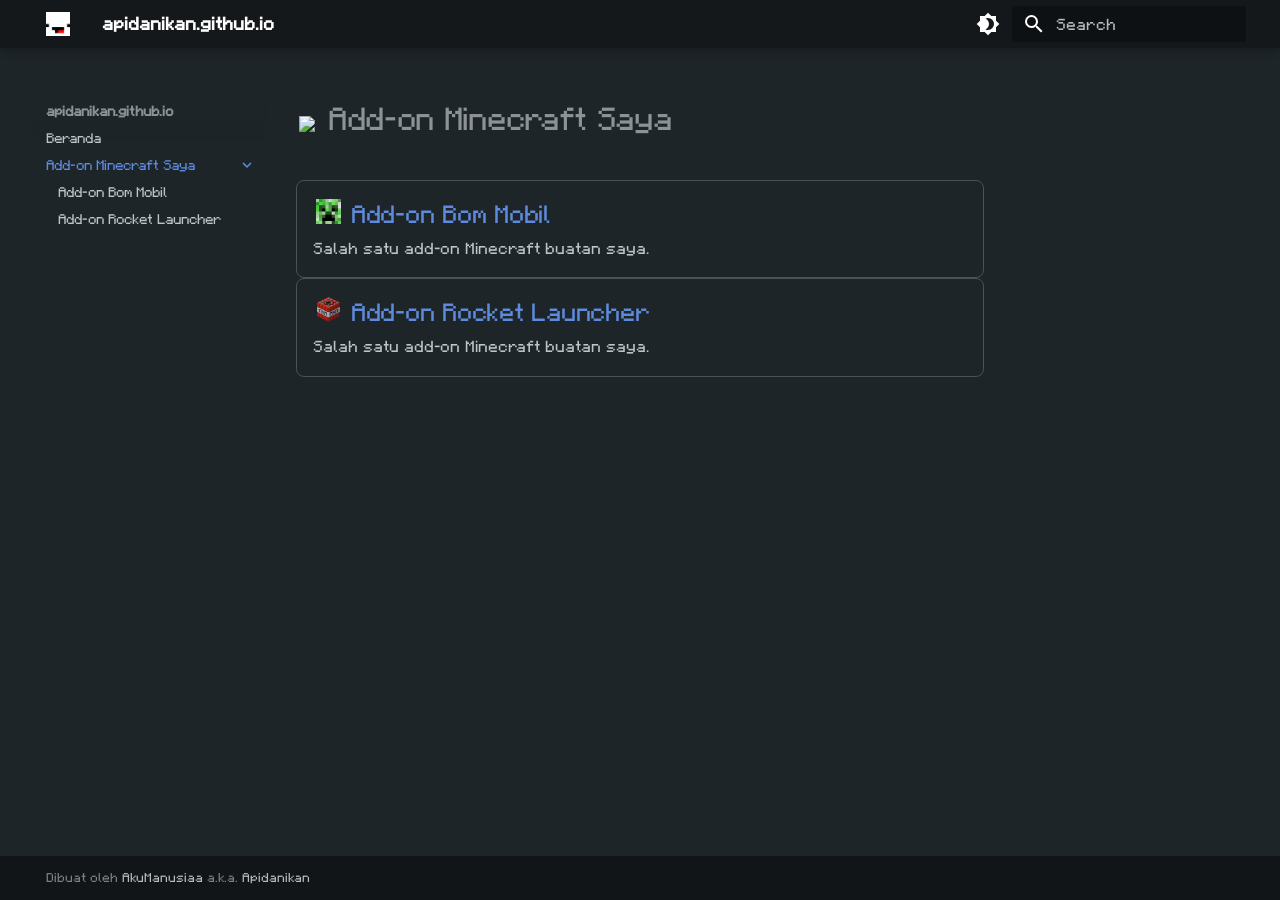
==== commit 4a140c49: "Deployed f6a5c19 with MkDocs version: 1.6.1" ====
--- a/add-on/index.html
+++ b/add-on/index.html
@@ -1,388 +1 @@
-
-<!doctype html>
-<html lang="en" class="no-js">
-  <head>
-    
-      <meta charset="utf-8">
-      <meta name="viewport" content="width=device-width,initial-scale=1">
-      
-      
-      
-        <link rel="canonical" href="https://apidanikan.github.io/add-on/">
-      
-      
-        <link rel="prev" href="..">
-      
-      
-      
-        
-      
-      
-      <link rel="icon" href="../css/user.png">
-      <meta name="generator" content="mkdocs-1.6.1, mkdocs-material-9.8.0">
-    
-    
-      
-        <title>Add-on Minecraft Saya - apidanikan.github.io</title>
-      
-    
-    
-      <link rel="stylesheet" href="../assets/stylesheets/main.57a0d79d.min.css">
-      
-        
-        <link rel="stylesheet" href="../assets/stylesheets/palette.fb2fffe2.min.css">
-      
-      
-
-
-    
-    
-      
-    
-    
-      
-        
-        
-        <link rel="preconnect" href="https://fonts.gstatic.com" crossorigin>
-        <link rel="stylesheet" href="https://fonts.googleapis.com/css?family=Roboto:300,300i,400,400i,700,700i%7CRoboto+Mono:400,400i,700,700i&display=fallback">
-        <style>:root{--md-text-font:"Roboto";--md-code-font:"Roboto Mono"}</style>
-      
-    
-    
-      <link rel="stylesheet" href="../css/style.css">
-    
-    <script>__md_scope=new URL("..",location),__md_hash=e=>[...e].reduce(((e,_)=>(e<<5)-e+_.charCodeAt(0)),0),__md_get=(e,_=localStorage,t=__md_scope)=>JSON.parse(_.getItem(t.pathname+"."+e)),__md_set=(e,_,t=localStorage,a=__md_scope)=>{try{t.setItem(a.pathname+"."+e,JSON.stringify(_))}catch(e){}}</script>
-    
-      
-
-    
-    
-  </head>
-  
-  
-    
-    
-      
-    
-    
-    
-    
-    <body dir="ltr" data-md-color-scheme="slate" data-md-color-primary="black" data-md-color-accent="blue">
-  
-    
-    <input class="md-toggle" data-md-toggle="drawer" type="checkbox" id="__drawer" autocomplete="off">
-    <input class="md-toggle" data-md-toggle="search" type="checkbox" id="__search" autocomplete="off">
-    <label class="md-overlay" for="__drawer"></label>
-    <div data-md-component="skip">
-      
-        
-        <a href="#add-on-minecraft-saya" class="md-skip">
-          Skip to content
-        </a>
-      
-    </div>
-    <div data-md-component="announce">
-      
-    </div>
-    
-    
-      
-
-  
-
-<header class="md-header md-header--shadow" data-md-component="header">
-  <nav class="md-header__inner md-grid" aria-label="Header">
-    <a href=".." title="apidanikan.github.io" class="md-header__button md-logo" aria-label="apidanikan.github.io" data-md-component="logo">
-      
-  <img src="../css/user.png" alt="logo">
-
-    </a>
-    <label class="md-header__button md-icon" for="__drawer">
-      
-      <svg xmlns="http://www.w3.org/2000/svg" viewBox="0 0 24 24"><path d="M3 6h18v2H3zm0 5h18v2H3zm0 5h18v2H3z"/></svg>
-    </label>
-    <div class="md-header__title" data-md-component="header-title">
-      <div class="md-header__ellipsis">
-        <div class="md-header__topic">
-          <span class="md-ellipsis">
-            apidanikan.github.io
-          </span>
-        </div>
-        <div class="md-header__topic" data-md-component="header-topic">
-          <span class="md-ellipsis">
-            
-              Add-on Minecraft Saya
-            
-          </span>
-        </div>
-      </div>
-    </div>
-    
-      
-        <form class="md-header__option" data-md-component="palette">
-  
-    
-    
-    
-    <input class="md-option" data-md-color-media="" data-md-color-scheme="slate" data-md-color-primary="black" data-md-color-accent="blue"  aria-label="Ganti ke mode terang"  type="radio" name="__palette" id="__palette_0">
-    
-      <label class="md-header__button md-icon" title="Ganti ke mode terang" for="__palette_1" hidden>
-        <svg xmlns="http://www.w3.org/2000/svg" viewBox="0 0 24 24"><path d="M12 18c-.89 0-1.74-.2-2.5-.55C11.56 16.5 13 14.42 13 12s-1.44-4.5-3.5-5.45C10.26 6.2 11.11 6 12 6a6 6 0 0 1 6 6 6 6 0 0 1-6 6m8-9.31V4h-4.69L12 .69 8.69 4H4v4.69L.69 12 4 15.31V20h4.69L12 23.31 15.31 20H20v-4.69L23.31 12z"/></svg>
-      </label>
-    
-  
-    
-    
-    
-    <input class="md-option" data-md-color-media="" data-md-color-scheme="default" data-md-color-primary="white" data-md-color-accent="blue"  aria-label="Ganti ke mode gelap"  type="radio" name="__palette" id="__palette_1">
-    
-      <label class="md-header__button md-icon" title="Ganti ke mode gelap" for="__palette_0" hidden>
-        <svg xmlns="http://www.w3.org/2000/svg" viewBox="0 0 24 24"><path d="M12 8a4 4 0 0 0-4 4 4 4 0 0 0 4 4 4 4 0 0 0 4-4 4 4 0 0 0-4-4m0 10a6 6 0 0 1-6-6 6 6 0 0 1 6-6 6 6 0 0 1 6 6 6 6 0 0 1-6 6m8-9.31V4h-4.69L12 .69 8.69 4H4v4.69L.69 12 4 15.31V20h4.69L12 23.31 15.31 20H20v-4.69L23.31 12z"/></svg>
-      </label>
-    
-  
-</form>
-      
-    
-    
-      <script>var palette=__md_get("__palette");if(palette&&palette.color){if("(prefers-color-scheme)"===palette.color.media){var media=matchMedia("(prefers-color-scheme: light)"),input=document.querySelector(media.matches?"[data-md-color-media='(prefers-color-scheme: light)']":"[data-md-color-media='(prefers-color-scheme: dark)']");palette.color.media=input.getAttribute("data-md-color-media"),palette.color.scheme=input.getAttribute("data-md-color-scheme"),palette.color.primary=input.getAttribute("data-md-color-primary"),palette.color.accent=input.getAttribute("data-md-color-accent")}for(var[key,value]of Object.entries(palette.color))document.body.setAttribute("data-md-color-"+key,value)}</script>
-    
-    
-    
-      
-      
-        <label class="md-header__button md-icon" for="__search">
-          
-          <svg xmlns="http://www.w3.org/2000/svg" viewBox="0 0 24 24"><path d="M9.5 3A6.5 6.5 0 0 1 16 9.5c0 1.61-.59 3.09-1.56 4.23l.27.27h.79l5 5-1.5 1.5-5-5v-.79l-.27-.27A6.52 6.52 0 0 1 9.5 16 6.5 6.5 0 0 1 3 9.5 6.5 6.5 0 0 1 9.5 3m0 2C7 5 5 7 5 9.5S7 14 9.5 14 14 12 14 9.5 12 5 9.5 5"/></svg>
-        </label>
-        <div class="md-search" data-md-component="search" role="dialog">
-  <label class="md-search__overlay" for="__search"></label>
-  <div class="md-search__inner" role="search">
-    <form class="md-search__form" name="search">
-      <input type="text" class="md-search__input" name="query" aria-label="Search" placeholder="Search" autocapitalize="off" autocorrect="off" autocomplete="off" spellcheck="false" data-md-component="search-query" required>
-      <label class="md-search__icon md-icon" for="__search">
-        
-        <svg xmlns="http://www.w3.org/2000/svg" viewBox="0 0 24 24"><path d="M9.5 3A6.5 6.5 0 0 1 16 9.5c0 1.61-.59 3.09-1.56 4.23l.27.27h.79l5 5-1.5 1.5-5-5v-.79l-.27-.27A6.52 6.52 0 0 1 9.5 16 6.5 6.5 0 0 1 3 9.5 6.5 6.5 0 0 1 9.5 3m0 2C7 5 5 7 5 9.5S7 14 9.5 14 14 12 14 9.5 12 5 9.5 5"/></svg>
-        
-        <svg xmlns="http://www.w3.org/2000/svg" viewBox="0 0 24 24"><path d="M20 11v2H8l5.5 5.5-1.42 1.42L4.16 12l7.92-7.92L13.5 5.5 8 11z"/></svg>
-      </label>
-      <nav class="md-search__options" aria-label="Search">
-        
-        <button type="reset" class="md-search__icon md-icon" title="Clear" aria-label="Clear" tabindex="-1">
-          
-          <svg xmlns="http://www.w3.org/2000/svg" viewBox="0 0 24 24"><path d="M19 6.41 17.59 5 12 10.59 6.41 5 5 6.41 10.59 12 5 17.59 6.41 19 12 13.41 17.59 19 19 17.59 13.41 12z"/></svg>
-        </button>
-      </nav>
-      
-        <div class="md-search__suggest" data-md-component="search-suggest"></div>
-      
-    </form>
-    <div class="md-search__output">
-      <div class="md-search__scrollwrap" tabindex="0" data-md-scrollfix>
-        <div class="md-search-result" data-md-component="search-result">
-          <div class="md-search-result__meta">
-            Initializing search
-          </div>
-          <ol class="md-search-result__list" role="presentation"></ol>
-        </div>
-      </div>
-    </div>
-  </div>
-</div>
-      
-    
-    
-  </nav>
-  
-</header>
-    
-    <div class="md-container" data-md-component="container">
-      
-      
-        
-          
-        
-      
-      <main class="md-main" data-md-component="main">
-        <div class="md-main__inner md-grid">
-          
-            
-              
-              <div class="md-sidebar md-sidebar--primary" data-md-component="sidebar" data-md-type="navigation" >
-                <div class="md-sidebar__scrollwrap">
-                  <div class="md-sidebar__inner">
-                    
-
-
-
-<nav class="md-nav md-nav--primary" aria-label="Navigation" data-md-level="0">
-  <label class="md-nav__title" for="__drawer">
-    <a href=".." title="apidanikan.github.io" class="md-nav__button md-logo" aria-label="apidanikan.github.io" data-md-component="logo">
-      
-  <img src="../css/user.png" alt="logo">
-
-    </a>
-    apidanikan.github.io
-  </label>
-  
-  <ul class="md-nav__list" data-md-scrollfix>
-    
-      
-      
-  
-  
-  
-  
-    <li class="md-nav__item">
-      <a href=".." class="md-nav__link">
-        
-  
-  
-  <span class="md-ellipsis">
-    
-  
-    Beranda
-  
-
-    
-  </span>
-  
-  
-
-      </a>
-    </li>
-  
-
-    
-      
-      
-  
-  
-    
-  
-  
-  
-    <li class="md-nav__item md-nav__item--active">
-      
-      <input class="md-nav__toggle md-toggle" type="checkbox" id="__toc">
-      
-      
-        
-      
-      
-      <a href="./" class="md-nav__link md-nav__link--active">
-        
-  
-  
-  <span class="md-ellipsis">
-    
-  
-    Add-on Minecraft Saya
-  
-
-    
-  </span>
-  
-  
-
-      </a>
-      
-    </li>
-  
-
-    
-  </ul>
-</nav>
-                  </div>
-                </div>
-              </div>
-            
-            
-              
-              <div class="md-sidebar md-sidebar--secondary" data-md-component="sidebar" data-md-type="toc" >
-                <div class="md-sidebar__scrollwrap">
-                  <div class="md-sidebar__inner">
-                    
-
-<nav class="md-nav md-nav--secondary" aria-label="Table of contents">
-  
-  
-  
-    
-  
-  
-</nav>
-                  </div>
-                </div>
-              </div>
-            
-          
-          
-            <div class="md-content" data-md-component="content">
-              
-              <article class="md-content__inner md-typeset">
-                
-                  
-
-
-
-<h1 id="add-on-minecraft-saya"><img class="emoji" src="https://minecraft.wiki/images/Diamond_Pickaxe_JE3_BE3.png?7409d"> Add-on Minecraft Saya<a class="headerlink" href="#add-on-minecraft-saya" title="Permanent link">&para;</a></h1>
-<p>Klik <a href="https://drive.usercontent.google.com/u/0/uc?id=1kH1SY_EkZnxGgzHYDnjhS0BxGZ8DIJsB&amp;export=download">link ini</a> untuk menginstal file add-on Minecraft.</p>
-<p>Pasang add-on-nya dan ada item yang ditambahkan.
-Gambar di bawah ini menunjukkan resepnya.</p>
-<p><img alt="RLauncher" src="https://apidanikan.github.io/akumweb/img/crafting-rlauncher.png" /></p>
-<p><img alt="Rocket" src="https://apidanikan.github.io/akumweb/img/crafting-rocket.png" /></p>
-
-
-
-
-
-
-
-
-
-
-
-
-                
-              </article>
-            </div>
-          
-          
-<script>var target=document.getElementById(location.hash.slice(1));target&&target.name&&(target.checked=target.name.startsWith("__tabbed_"))</script>
-        </div>
-        
-      </main>
-      
-        <footer class="md-footer">
-  
-  <div class="md-footer-meta md-typeset">
-    <div class="md-footer-meta__inner md-grid">
-      <div class="md-copyright">
-  
-  
-    Dibuat oleh <a href="https://github.com/Apidanikan">AkuManusiaa</a> a.k.a. <a href="https://github.com/Apidanikan">Apidanikan</a>
-  
-</div>
-      
-    </div>
-  </div>
-</footer>
-      
-    </div>
-    <div class="md-dialog" data-md-component="dialog">
-      <div class="md-dialog__inner md-typeset"></div>
-    </div>
-    
-    
-    
-      
-      
-      <script id="__config" type="application/json">{"annotate": null, "base": "..", "features": ["navigation.instant", "navigation.indexes", "search.suggest"], "search": "../assets/javascripts/workers/search.a7633da7.min.js", "tags": null, "translations": {"clipboard.copied": "Copied to clipboard", "clipboard.copy": "Copy to clipboard", "search.result.more.one": "1 more on this page", "search.result.more.other": "# more on this page", "search.result.none": "No matching documents", "search.result.one": "1 matching document", "search.result.other": "# matching documents", "search.result.placeholder": "Type to start searching", "search.result.term.missing": "Missing", "select.version": "Select version"}, "version": null}</script>
-    
-    
-      <script src="../assets/javascripts/bundle.c21346df.min.js"></script>
-      
-    
-  </body>
-</html>+<!doctype html><html lang=en class=no-js> <head><meta charset=utf-8><meta name=viewport content="width=device-width,initial-scale=1"><link href=https://apidanikan.github.io/add-on/ rel=canonical><link rel=prev href=..><link rel=icon href=../css/user.png><meta name=generator content="mkdocs-1.6.1, mkdocs-material-9.8.0"><title>Add-on Minecraft Saya - apidanikan.github.io</title><link rel=stylesheet href=../assets/stylesheets/main.57a0d79d.min.css><link rel=stylesheet href=../assets/stylesheets/palette.fb2fffe2.min.css><link rel=preconnect href=https://fonts.gstatic.com crossorigin><link rel=stylesheet href="https://fonts.googleapis.com/css?family=Roboto:300,300i,400,400i,700,700i%7CRoboto+Mono:400,400i,700,700i&display=fallback"><style>:root{--md-text-font:"Roboto";--md-code-font:"Roboto Mono"}</style><link rel=stylesheet href=../css/style.css><script>__md_scope=new URL("..",location),__md_hash=e=>[...e].reduce(((e,_)=>(e<<5)-e+_.charCodeAt(0)),0),__md_get=(e,_=localStorage,t=__md_scope)=>JSON.parse(_.getItem(t.pathname+"."+e)),__md_set=(e,_,t=localStorage,a=__md_scope)=>{try{t.setItem(a.pathname+"."+e,JSON.stringify(_))}catch(e){}}</script></head> <body dir=ltr data-md-color-scheme=slate data-md-color-primary=black data-md-color-accent=blue> <input class=md-toggle data-md-toggle=drawer type=checkbox id=__drawer autocomplete=off> <input class=md-toggle data-md-toggle=search type=checkbox id=__search autocomplete=off> <label class=md-overlay for=__drawer></label> <div data-md-component=skip> <a href=#add-on-minecraft-saya class=md-skip> Skip to content </a> </div> <div data-md-component=announce> </div> <header class="md-header md-header--shadow" data-md-component=header> <nav class="md-header__inner md-grid" aria-label=Header> <a href=.. title=apidanikan.github.io class="md-header__button md-logo" aria-label=apidanikan.github.io data-md-component=logo> <img src=../css/user.png alt=logo> </a> <label class="md-header__button md-icon" for=__drawer> <svg xmlns=http://www.w3.org/2000/svg viewbox="0 0 24 24"><path d="M3 6h18v2H3zm0 5h18v2H3zm0 5h18v2H3z"/></svg> </label> <div class=md-header__title data-md-component=header-title> <div class=md-header__ellipsis> <div class=md-header__topic> <span class=md-ellipsis> apidanikan.github.io </span> </div> <div class=md-header__topic data-md-component=header-topic> <span class=md-ellipsis> Add-on Minecraft Saya </span> </div> </div> </div> <form class=md-header__option data-md-component=palette> <input class=md-option data-md-color-media data-md-color-scheme=slate data-md-color-primary=black data-md-color-accent=blue aria-label="Ganti ke mode terang" type=radio name=__palette id=__palette_0> <label class="md-header__button md-icon" title="Ganti ke mode terang" for=__palette_1 hidden> <svg xmlns=http://www.w3.org/2000/svg viewbox="0 0 24 24"><path d="M12 18c-.89 0-1.74-.2-2.5-.55C11.56 16.5 13 14.42 13 12s-1.44-4.5-3.5-5.45C10.26 6.2 11.11 6 12 6a6 6 0 0 1 6 6 6 6 0 0 1-6 6m8-9.31V4h-4.69L12 .69 8.69 4H4v4.69L.69 12 4 15.31V20h4.69L12 23.31 15.31 20H20v-4.69L23.31 12z"/></svg> </label> <input class=md-option data-md-color-media data-md-color-scheme=default data-md-color-primary=white data-md-color-accent=blue aria-label="Ganti ke mode gelap" type=radio name=__palette id=__palette_1> <label class="md-header__button md-icon" title="Ganti ke mode gelap" for=__palette_0 hidden> <svg xmlns=http://www.w3.org/2000/svg viewbox="0 0 24 24"><path d="M12 8a4 4 0 0 0-4 4 4 4 0 0 0 4 4 4 4 0 0 0 4-4 4 4 0 0 0-4-4m0 10a6 6 0 0 1-6-6 6 6 0 0 1 6-6 6 6 0 0 1 6 6 6 6 0 0 1-6 6m8-9.31V4h-4.69L12 .69 8.69 4H4v4.69L.69 12 4 15.31V20h4.69L12 23.31 15.31 20H20v-4.69L23.31 12z"/></svg> </label> </form> <script>var palette=__md_get("__palette");if(palette&&palette.color){if("(prefers-color-scheme)"===palette.color.media){var media=matchMedia("(prefers-color-scheme: light)"),input=document.querySelector(media.matches?"[data-md-color-media='(prefers-color-scheme: light)']":"[data-md-color-media='(prefers-color-scheme: dark)']");palette.color.media=input.getAttribute("data-md-color-media"),palette.color.scheme=input.getAttribute("data-md-color-scheme"),palette.color.primary=input.getAttribute("data-md-color-primary"),palette.color.accent=input.getAttribute("data-md-color-accent")}for(var[key,value]of Object.entries(palette.color))document.body.setAttribute("data-md-color-"+key,value)}</script> <label class="md-header__button md-icon" for=__search> <svg xmlns=http://www.w3.org/2000/svg viewbox="0 0 24 24"><path d="M9.5 3A6.5 6.5 0 0 1 16 9.5c0 1.61-.59 3.09-1.56 4.23l.27.27h.79l5 5-1.5 1.5-5-5v-.79l-.27-.27A6.52 6.52 0 0 1 9.5 16 6.5 6.5 0 0 1 3 9.5 6.5 6.5 0 0 1 9.5 3m0 2C7 5 5 7 5 9.5S7 14 9.5 14 14 12 14 9.5 12 5 9.5 5"/></svg> </label> <div class=md-search data-md-component=search role=dialog> <label class=md-search__overlay for=__search></label> <div class=md-search__inner role=search> <form class=md-search__form name=search> <input type=text class=md-search__input name=query aria-label=Search placeholder=Search autocapitalize=off autocorrect=off autocomplete=off spellcheck=false data-md-component=search-query required> <label class="md-search__icon md-icon" for=__search> <svg xmlns=http://www.w3.org/2000/svg viewbox="0 0 24 24"><path d="M9.5 3A6.5 6.5 0 0 1 16 9.5c0 1.61-.59 3.09-1.56 4.23l.27.27h.79l5 5-1.5 1.5-5-5v-.79l-.27-.27A6.52 6.52 0 0 1 9.5 16 6.5 6.5 0 0 1 3 9.5 6.5 6.5 0 0 1 9.5 3m0 2C7 5 5 7 5 9.5S7 14 9.5 14 14 12 14 9.5 12 5 9.5 5"/></svg> <svg xmlns=http://www.w3.org/2000/svg viewbox="0 0 24 24"><path d="M20 11v2H8l5.5 5.5-1.42 1.42L4.16 12l7.92-7.92L13.5 5.5 8 11z"/></svg> </label> <nav class=md-search__options aria-label=Search> <button type=reset class="md-search__icon md-icon" title=Clear aria-label=Clear tabindex=-1> <svg xmlns=http://www.w3.org/2000/svg viewbox="0 0 24 24"><path d="M19 6.41 17.59 5 12 10.59 6.41 5 5 6.41 10.59 12 5 17.59 6.41 19 12 13.41 17.59 19 19 17.59 13.41 12z"/></svg> </button> </nav> <div class=md-search__suggest data-md-component=search-suggest></div> </form> <div class=md-search__output> <div class=md-search__scrollwrap tabindex=0 data-md-scrollfix> <div class=md-search-result data-md-component=search-result> <div class=md-search-result__meta> Initializing search </div> <ol class=md-search-result__list role=presentation></ol> </div> </div> </div> </div> </div> </nav> </header> <div class=md-container data-md-component=container> <main class=md-main data-md-component=main> <div class="md-main__inner md-grid"> <div class="md-sidebar md-sidebar--primary" data-md-component=sidebar data-md-type=navigation> <div class=md-sidebar__scrollwrap> <div class=md-sidebar__inner> <nav class="md-nav md-nav--primary" aria-label=Navigation data-md-level=0> <label class=md-nav__title for=__drawer> <a href=.. title=apidanikan.github.io class="md-nav__button md-logo" aria-label=apidanikan.github.io data-md-component=logo> <img src=../css/user.png alt=logo> </a> apidanikan.github.io </label> <ul class=md-nav__list data-md-scrollfix> <li class=md-nav__item> <a href=.. class=md-nav__link> <span class=md-ellipsis> Beranda </span> </a> </li> <li class="md-nav__item md-nav__item--active md-nav__item--nested"> <input class="md-nav__toggle md-toggle " type=checkbox id=__nav_2 checked> <div class="md-nav__link md-nav__container"> <a href=./ class="md-nav__link md-nav__link--active"> <span class=md-ellipsis> Add-on Minecraft Saya </span> </a> <label class="md-nav__link md-nav__link--active" for=__nav_2 id=__nav_2_label tabindex=0> <span class="md-nav__icon md-icon"></span> </label> </div> <nav class=md-nav data-md-level=1 aria-labelledby=__nav_2_label aria-expanded=true> <label class=md-nav__title for=__nav_2> <span class="md-nav__icon md-icon"></span> Add-on Minecraft Saya </label> <ul class=md-nav__list data-md-scrollfix> <li class=md-nav__item> <a href=car_bomb/ class=md-nav__link> <span class=md-ellipsis> Add-on Bom Mobil </span> </a> </li> <li class=md-nav__item> <a href=rocket/ class=md-nav__link> <span class=md-ellipsis> Add-on Rocket Launcher </span> </a> </li> </ul> </nav> </li> </ul> </nav> </div> </div> </div> <div class="md-sidebar md-sidebar--secondary" data-md-component=sidebar data-md-type=toc> <div class=md-sidebar__scrollwrap> <div class=md-sidebar__inner> <nav class="md-nav md-nav--secondary" aria-label="Table of contents"> </nav> </div> </div> </div> <div class=md-content data-md-component=content> <article class="md-content__inner md-typeset"> <h1 id=add-on-minecraft-saya><img class=emoji src=https://minecraft.wiki/images/Diamond_Pickaxe_JE3_BE3.png> Add-on Minecraft Saya<a class=headerlink href=#add-on-minecraft-saya title="Permanent link">&para;</a></h1> <div class=card> <h2><img class=emoji src=creeper.png> <a href=car_bomb>Add-on Bom Mobil</a></h2> Salah satu add-on Minecraft buatan saya. </div> <div class=card> <h2><img class=emoji src=tnt.png> <a href=rocket>Add-on Rocket Launcher</a></h2> Salah satu add-on Minecraft buatan saya. </div> </article> </div> <script>var target=document.getElementById(location.hash.slice(1));target&&target.name&&(target.checked=target.name.startsWith("__tabbed_"))</script> </div> </main> <footer class=md-footer> <div class="md-footer-meta md-typeset"> <div class="md-footer-meta__inner md-grid"> <div class=md-copyright> Dibuat oleh <a href=https://github.com/Apidanikan>AkuManusiaa</a> a.k.a. <a href=https://github.com/Apidanikan>Apidanikan</a> </div> </div> </div> </footer> </div> <div class=md-dialog data-md-component=dialog> <div class="md-dialog__inner md-typeset"></div> </div> <script id=__config type=application/json>{"annotate": null, "base": "..", "features": ["navigation.instant", "navigation.indexes", "navigation.instant.prefetch", "search.suggest"], "search": "../assets/javascripts/workers/search.a7633da7.min.js", "tags": null, "translations": {"clipboard.copied": "Copied to clipboard", "clipboard.copy": "Copy to clipboard", "search.result.more.one": "1 more on this page", "search.result.more.other": "# more on this page", "search.result.none": "No matching documents", "search.result.one": "1 matching document", "search.result.other": "# matching documents", "search.result.placeholder": "Type to start searching", "search.result.term.missing": "Missing", "select.version": "Select version"}, "version": null}</script> <script src=../assets/javascripts/bundle.c21346df.min.js></script> </body> </html>
